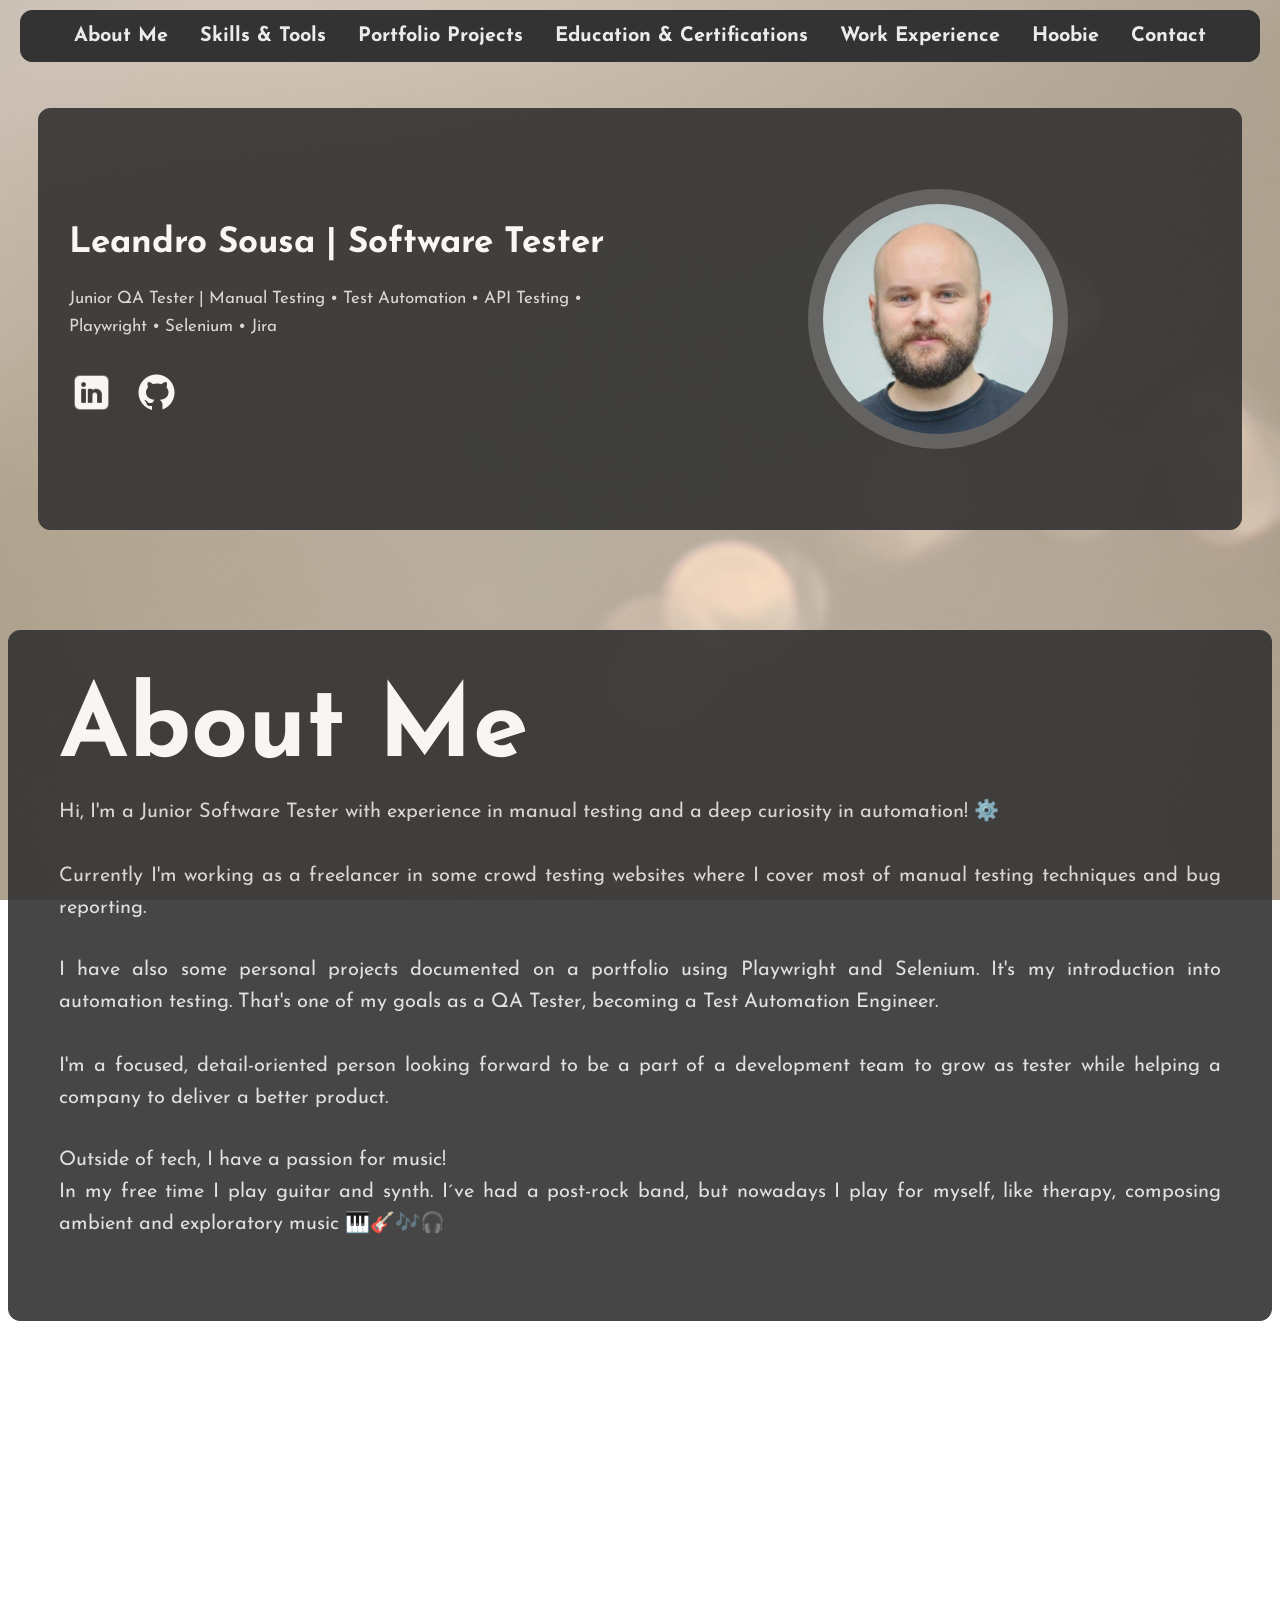
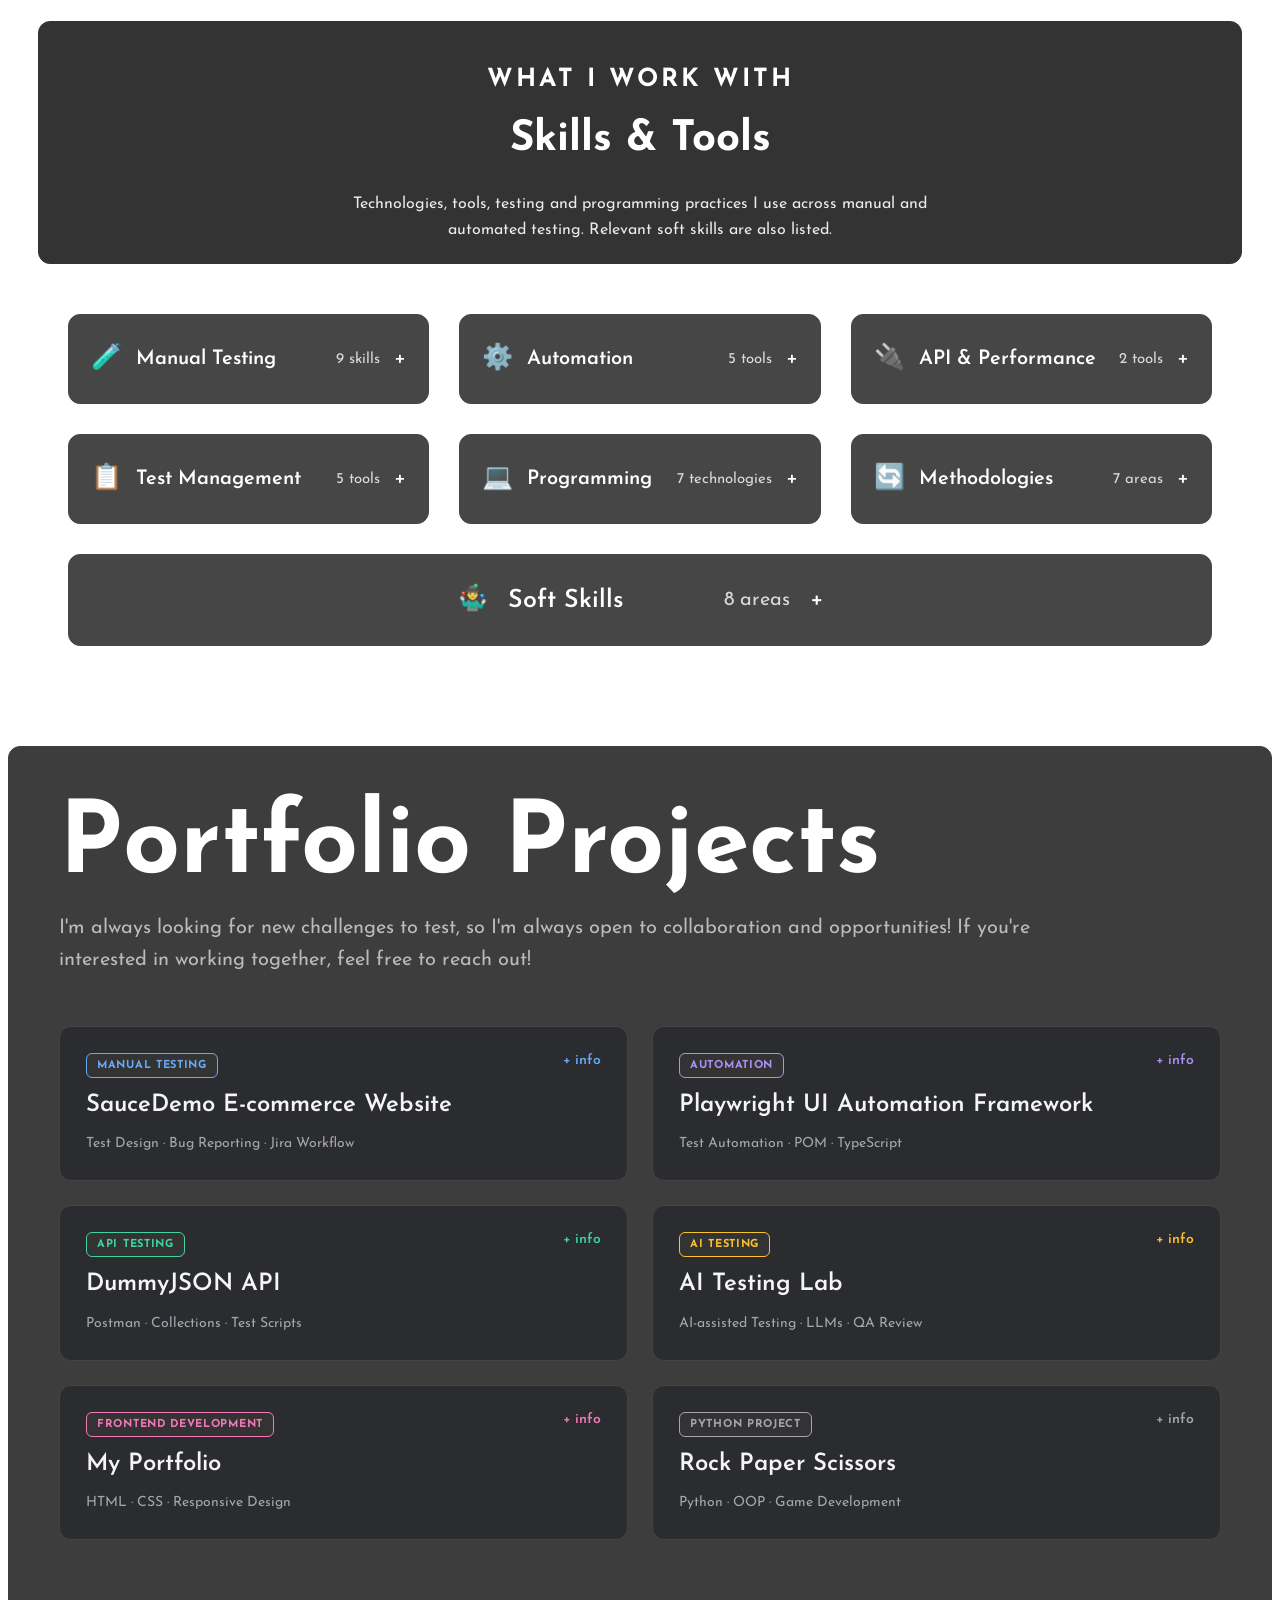
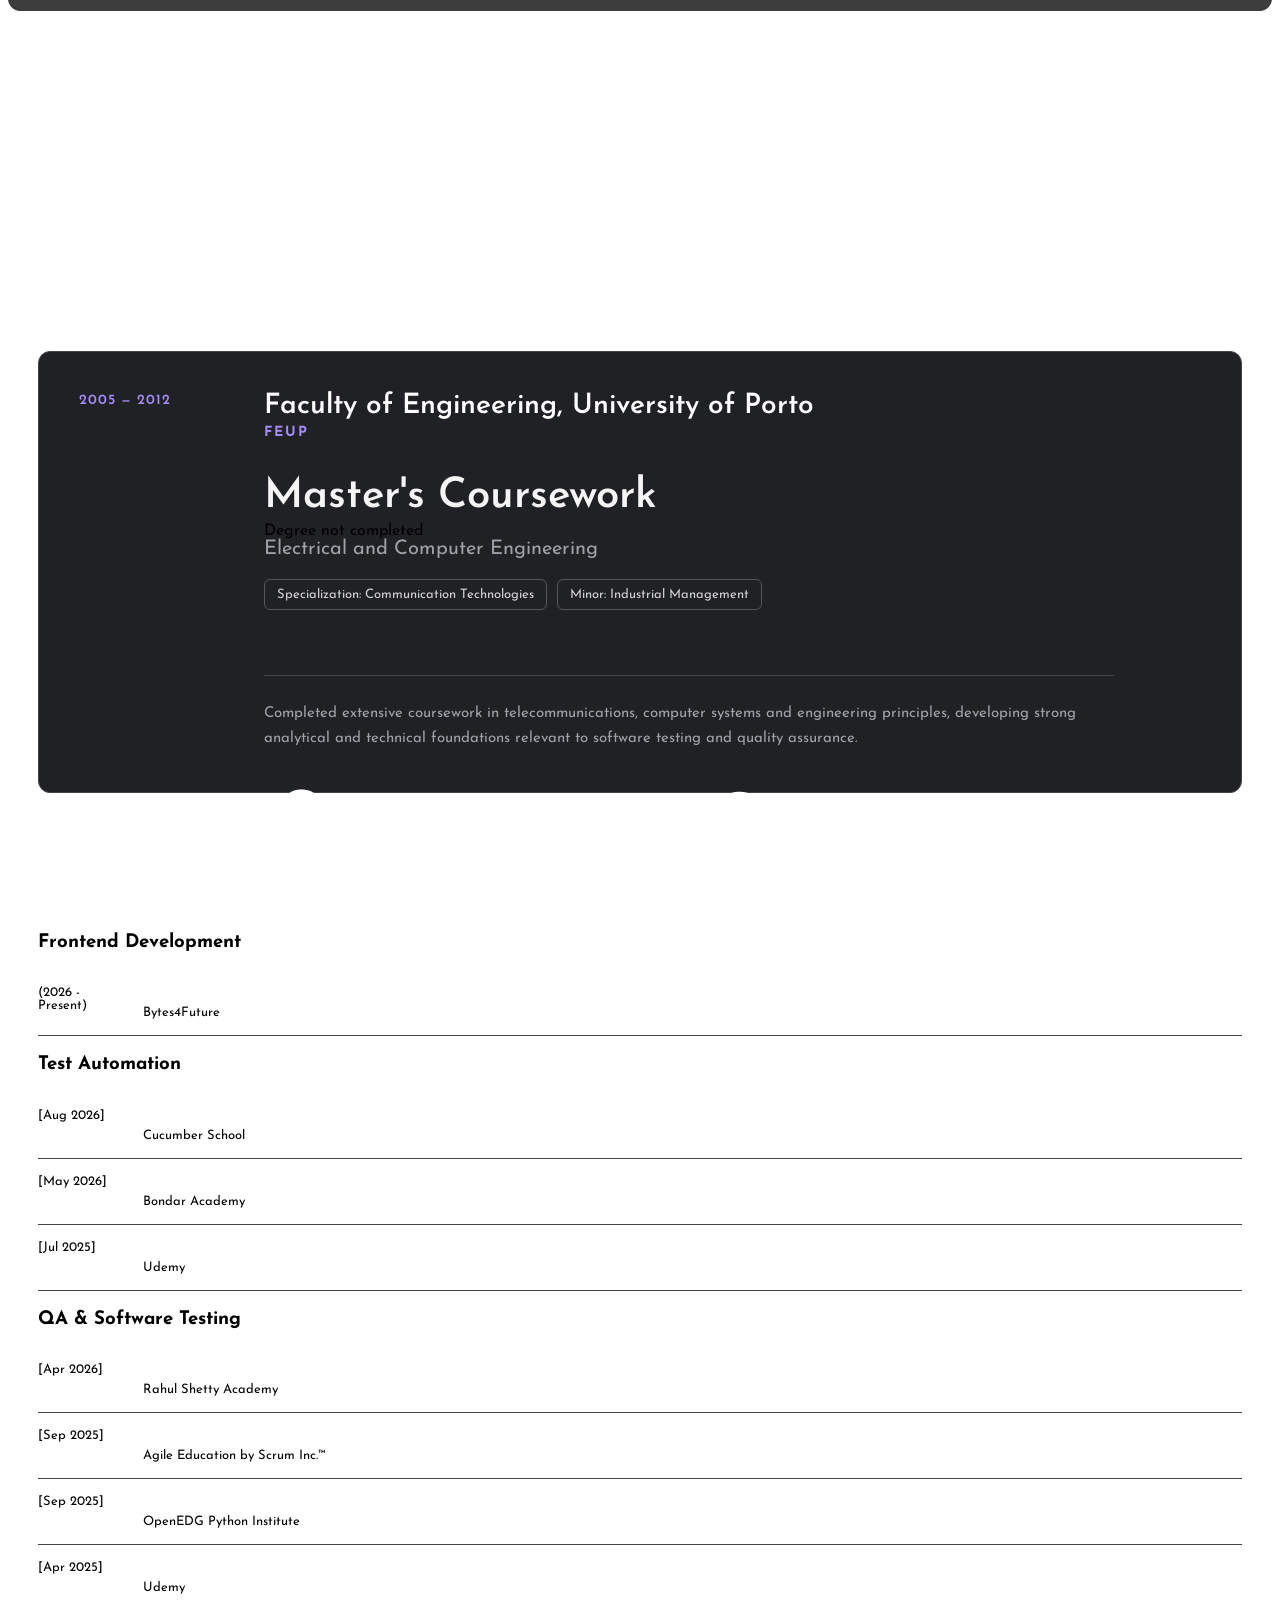
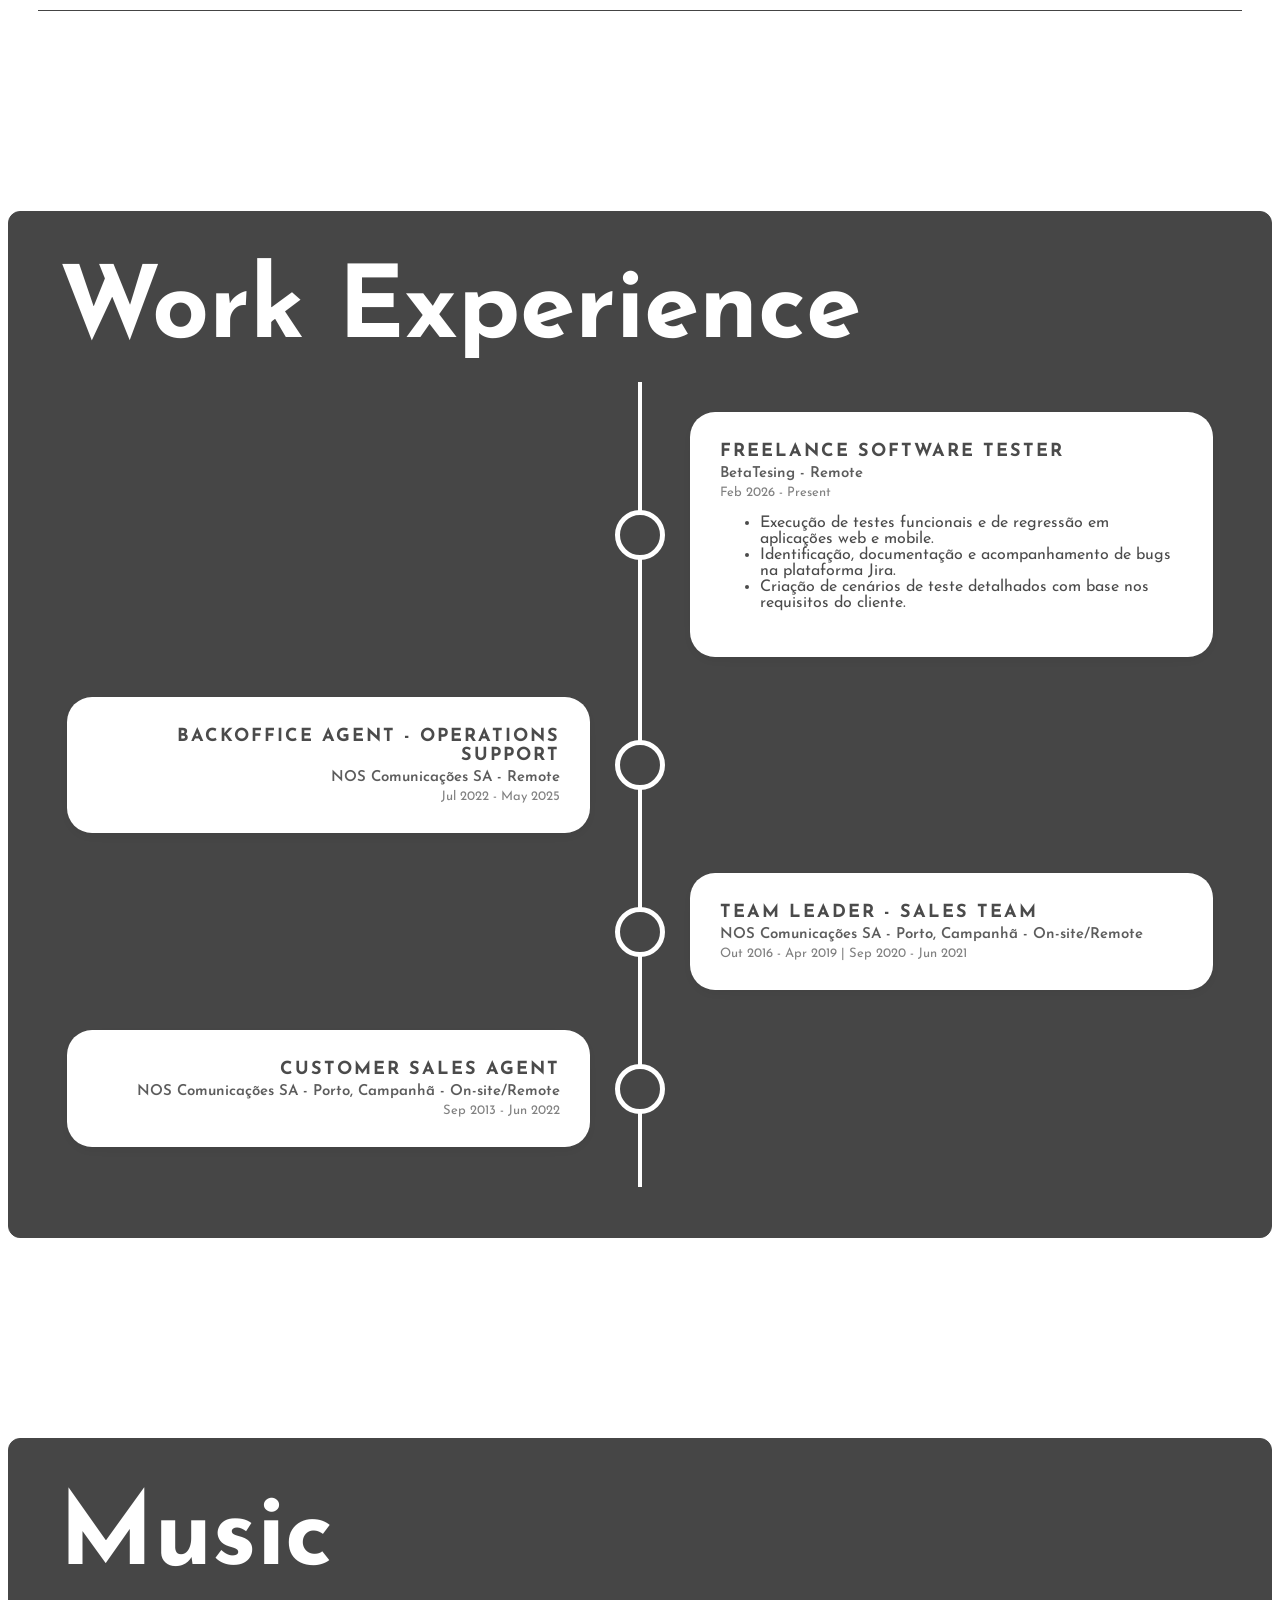
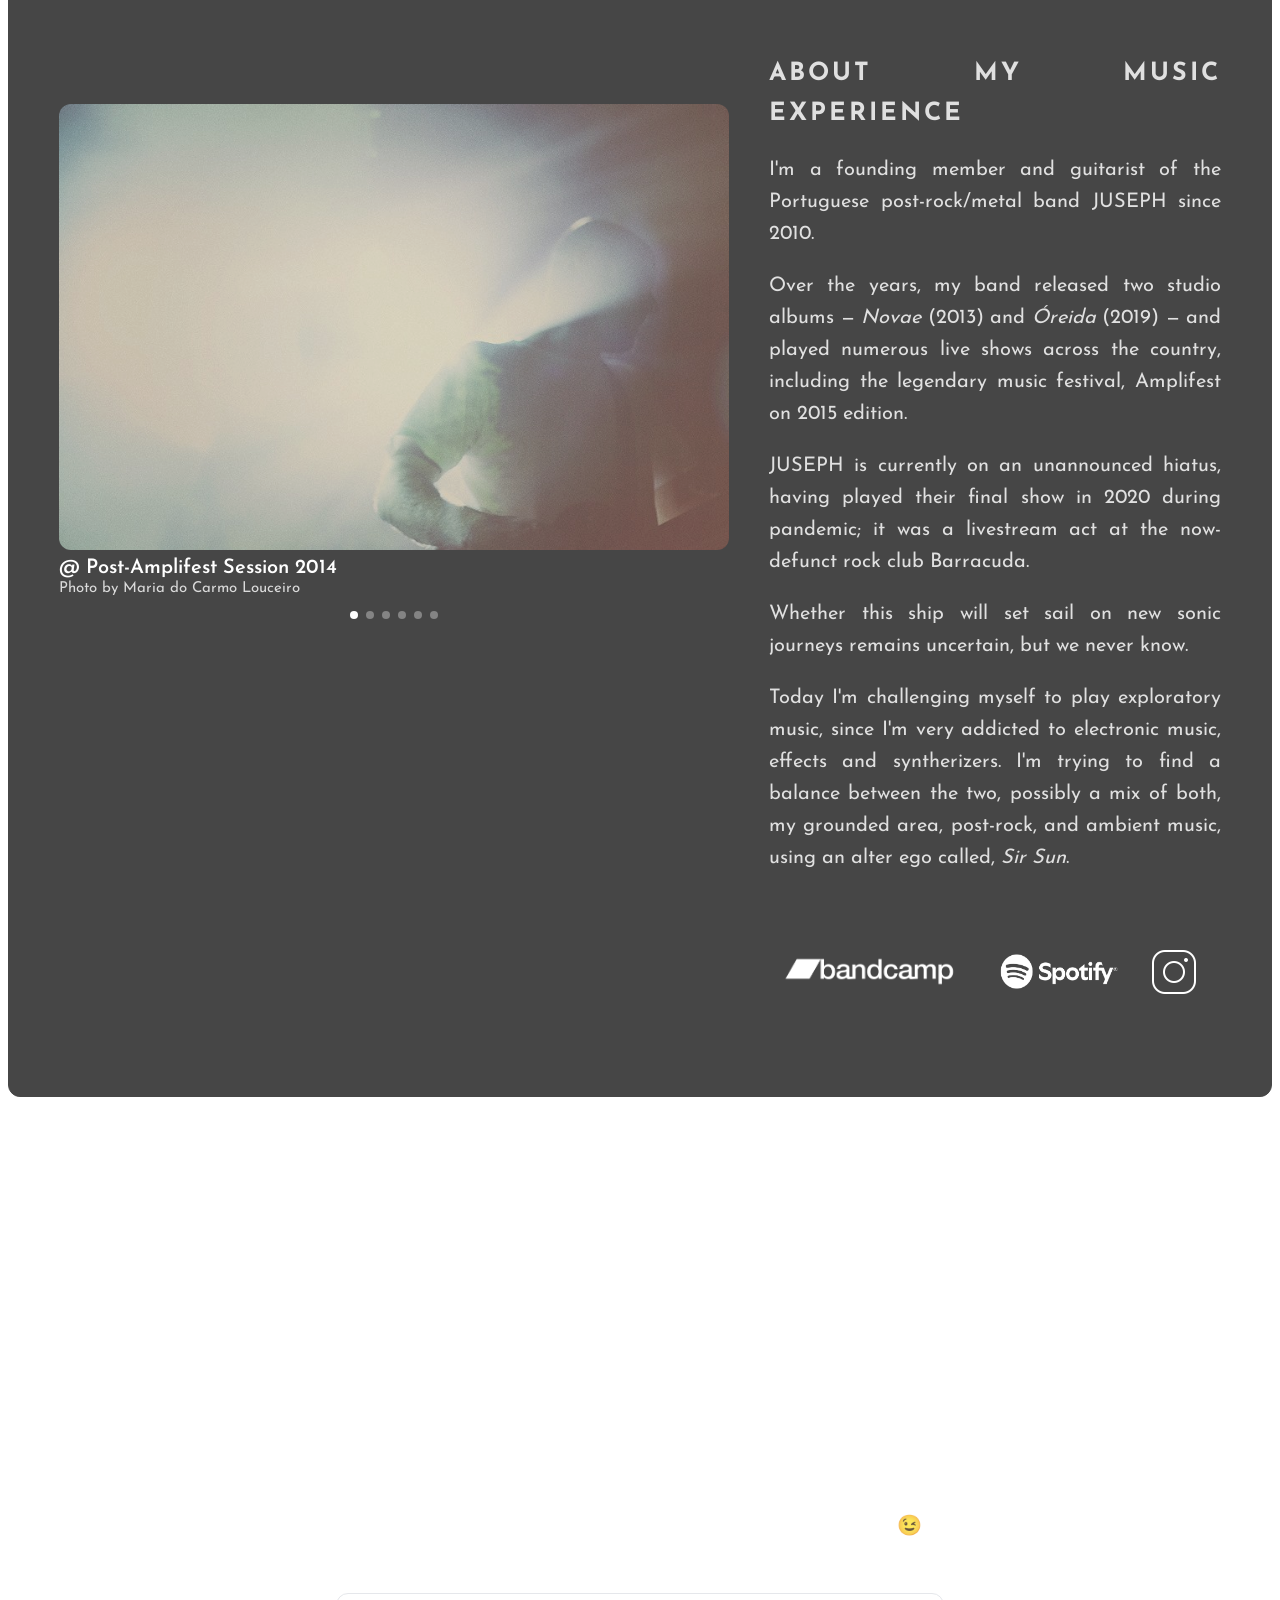
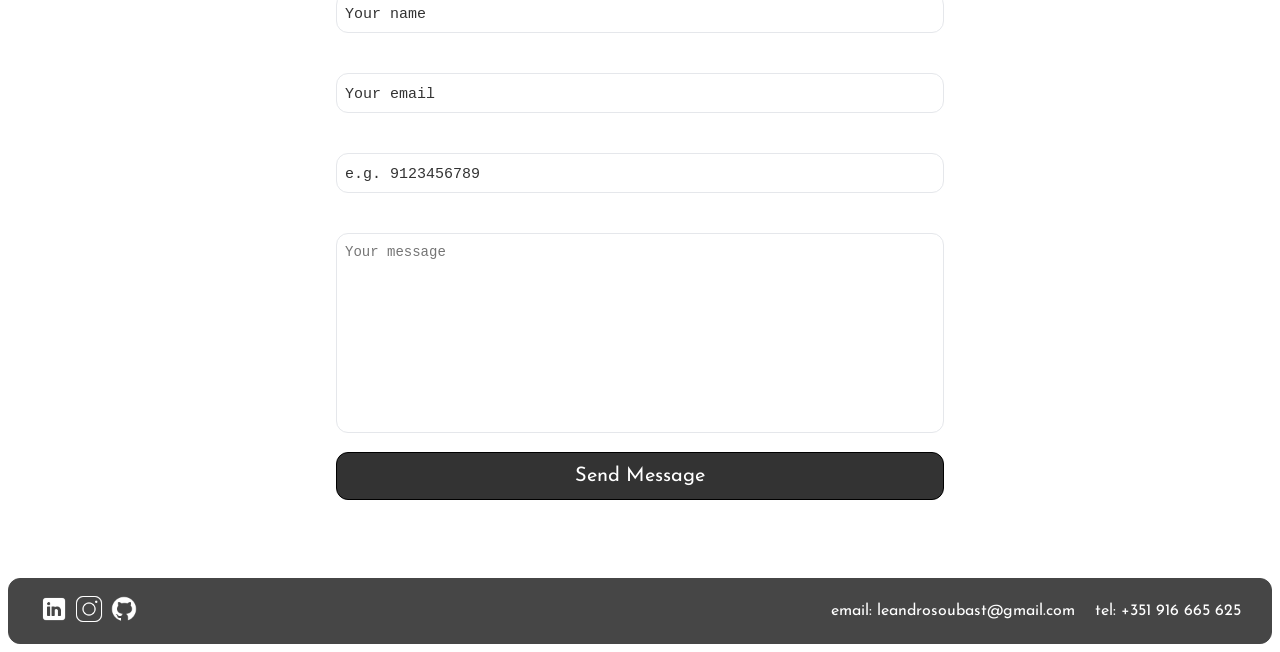
==== projecto-final/index.html @ 96e5951c "html and css for project and work experience section" ====
<!DOCTYPE html>
<html lang="pt-PT">

<head>
    <meta charset="UTF-8">
    <meta name="viewport" content="width=device-width, initial-scale=1.0">
    <title>Leandro Sousa | Software Tester</title>
    <link rel="stylesheet" href="style.css">
</head>

<body>

    <!-- NAVIGATION BAR -->
    <nav>
        <div class="container dark-box">
            <ul>
                <li><a href="#about">About Me</a></li>
                <li><a href="#skills">Skills & Tools</a></li>
                <li><a href="#projects">Portfolio Projects</a></li>
                <li><a href="#education">Education & Certifications</a></li>
                <li><a href="#timeline">Work Experience</a></li>
                <li><a href="#music">Hoobie</a></li>
                <li><a href="#contact">Contact</a></li>
            </ul>
        </div>
    </nav>

    <!-- HERO HEADER -->
    <header class="hero">
        <div class="container dark-box">
            <div class="hero-content">
                <!-- Left side -->
                <div class="hero-text">
                    <h1>Leandro Sousa | Software Tester</h1>
                    <p class="hero-description">Junior QA Tester | Manual Testing • Test Automation • API Testing •
                        Playwright • Selenium • Jira</p>

                    <div class="social-links">
                        <a href="https://www.linkedin.com/in/leandrosousabastos" target="_blank"
                            rel="noopener noreferrer"> <img src="icons/linkedin-icon.png" alt="LinkedIn"></a>

                        <a href="https://github.com/leansose" target="_blank" rel="noopener noreferrer"> <img
                                src="icons/github-icon.png" alt="GitHub"></a>
                    </div>
                </div>

                <!-- Right side -->
                <div class="hero-image">
                    <div class="big-circle"></div>
                    <img src="foto_LS.jpeg" alt="Leandro Sousa" class="my-photo">
                </div>
            </div>
        </div>
    </header>

    <!-- MAIN SECTIONS -->
    <main>
        <!-- ABOUT ME SECTION -->
        <section id="about" class="home-section">
            <div class="container dark-box">
                <h2 class="title">About Me</h2>

                <p class="about-me-text">
                    Hi, I'm a Junior Software Tester with experience in manual testing and a deep curiosity in
                    automation! ⚙️<br><br>
                    Currently I'm working as a freelancer in some crowd testing websites where I cover most of manual
                    testing techniques and bug reporting.
                </p>

                <p class="about-me-text">
                    I have also some personal projects documented on a portfolio using Playwright and Selenium. It's my
                    introduction into automation testing. That's one of my goals as a QA Tester, becoming a Test
                    Automation Engineer.<br><br>
                    I'm a focused, detail-oriented person looking forward to be a part of a development team to grow as
                    tester while helping a company to deliver a better product.
                </p>

                <p class="about-me-text">
                    Outside of tech, I have a passion for music!<br>
                    In my free time I play guitar and synth. I´ve had a post-rock band, but nowadays I play for myself,
                    like therapy, composing ambient and exploratory music 🎹🎸🎶🎧
                </p>
            </div>
        </section>

        <!-- SKILLS SECTION -->
        <section id="skills" class="skills-section">

            <div class="section-header">
                <div class="container dark-box">
                    <p class="section-label">WHAT I WORK WITH</p><br>
                    <h2>Skills & Tools</h2><br>
                    <p class="section-description">
                        Technologies, tools, testing and programming practices I use across
                        manual and automated testing. Relevant soft skills are also listed.
                    </p>
                </div>
            </div>

            <div class="skills-grid container">

                <!-- Manual Testing -->
                <details class="skill-card">
                    <summary>
                        <span class="skill-icon">🧪</span>
                        <span class="skill-title">Manual Testing</span>
                        <span class="skill-count">9 skills</span>
                        <span class="skill-arrow">+</span>
                    </summary>

                    <div class="skill-content">
                        <span>Test Case Design</span>
                        <span>Bug Reporting</span>
                        <span>Exploratory Testing</span>
                        <span>Regression Testing</span>
                        <span>Smoke Testing</span>
                        <span>Sanity Testing</span>
                        <span>UAT Support</span>
                        <span>E2E Testing</span>
                        <span>BDD / Gherkin</span>
                    </div>
                </details>


                <!-- Automation -->
                <details class="skill-card">
                    <summary>
                        <span class="skill-icon">⚙️</span>
                        <span class="skill-title">Automation</span>
                        <span class="skill-count">5 tools</span>
                        <span class="skill-arrow">+</span>
                    </summary>

                    <div class="skill-content">
                        <span>Playwright</span>
                        <span>Selenium WebDriver</span>
                        <span>Selenium IDE</span>
                        <span>Robot Framework</span>
                        <span>Cypress</span>
                    </div>
                </details>


                <!-- API -->
                <details class="skill-card">
                    <summary>
                        <span class="skill-icon">🔌</span>
                        <span class="skill-title">API & Performance</span>
                        <span class="skill-count">2 tools</span>
                        <span class="skill-arrow">+</span>
                    </summary>

                    <div class="skill-content">
                        <span>Postman</span>
                        <span>JMeter</span>
                    </div>
                </details>


                <!-- Test Management -->
                <details class="skill-card">
                    <summary>
                        <span class="skill-icon">📋</span>
                        <span class="skill-title">Test Management</span>
                        <span class="skill-count">5 tools</span>
                        <span class="skill-arrow">+</span>
                    </summary>

                    <div class="skill-content">
                        <span>Jira</span>
                        <span>Xray</span>
                        <span>Bugzilla</span>
                        <span>Zephyr</span>
                        <span>Trello</span>
                    </div>
                </details>


                <!-- Programming -->
                <details class="skill-card">
                    <summary>
                        <span class="skill-icon">💻</span>
                        <span class="skill-title">Programming</span>
                        <span class="skill-count">7 technologies</span>
                        <span class="skill-arrow">+</span>
                    </summary>

                    <div class="skill-content">
                        <span>Python</span>
                        <span>Java</span>
                        <span>HTML</span>
                        <span>CSS</span>
                        <span>JavaScript</span>
                        <span>TypeScript</span>
                        <span>SQL</span>
                    </div>
                </details>


                <!-- Methodologies -->
                <details class="skill-card">
                    <summary>
                        <span class="skill-icon">🔄</span>
                        <span class="skill-title">Methodologies</span>
                        <span class="skill-count">7 areas</span>
                        <span class="skill-arrow">+</span>
                    </summary>

                    <div class="skill-content">
                        <span>Agile</span>
                        <span>Scrum</span>
                        <span>Kanban</span>
                        <span>SDLC</span>
                        <span>STLC</span>
                        <span>CI/CD</span>
                        <span>GitHub</span>
                    </div>
                </details>


                <!-- Soft Skills -->
                <details class="skill-card soft-skills">
                    <summary>
                        <span class="soft-skills-title">
                            <span class="skill-icon">🤹‍♂️</span>
                            <span class="skill-title">Soft Skills</span>
                        </span>
                        <span class="soft-skills-actions">
                            <span class="skill-count">8 areas</span>
                            <span class="skill-arrow">+</span>
                        </span>
                    </summary>

                    <div class="skill-content">
                        <span>Communication</span>
                        <span>Teamwork</span>
                        <span>Leadership</span>
                        <span>Adaptability</span>
                        <span>Problem Solving</span>
                        <span>Empathy</span>
                        <span>Self-awareness</span>
                        <span>Criativity</span>
                    </div>
                </details>

            </div>
        </section>

        <!-- PROJECTS SECTION -->
        <section id="projects" class="projects-section">
            <div class="container dark-box">

                <h2 class="section-title">Portfolio Projects</h2>

                <p class="section-description">
                    I'm always looking for new challenges to test, so I'm
                    always open to collaboration and opportunities!
                    If you're interested in working together, feel free to reach out!
                </p>

                <div class="projects-grid">

                    <!-- MANUAL TESTING -->
                    <details class="project-card manual-testing">
                        <summary class="project-header">
                            <span class="project-type">Manual Testing</span>
                            <span class="project-title">SauceDemo E-commerce Website</span>
                            <span class="project-keywords">
                                Test Design · Bug Reporting · Jira Workflow
                            </span>
                            <span class="project-arrow">+ info</span>
                        </summary>

                        <div class="project-details">
                            <p class="project-description">
                                Designed and executed 16 manual test cases covering
                                login, cart and checkout flows using BDD (Gherkin),
                                managing the full test workflow in Jira. Reported a
                                bug with detailed reproduction steps. Extended with
                                Selenium and Python automation for core flows.
                            </p>

                            <h4 class="tech-tools-title">Technologies &amp; Tools</h4>
                            <p class="project-technologies">
                                Jira · Excel · Selenium · Python
                            </p>

                            <a class="project-link" href="https://github.com/leansose/manual-qa-saucedemo-project"
                                target="_blank" rel="noopener noreferrer">
                                <img src="icons/github-icon.png" alt="">
                                <span>View project on GitHub</span>
                            </a>
                        </div>
                    </details>


                    <!-- AUTOMATION -->
                    <details class="project-card automation-testing">
                        <summary class="project-header">
                            <span class="project-type">Automation</span>
                            <span class="project-title">
                                Playwright UI Automation Framework
                            </span>
                            <span class="project-keywords">
                                Test Automation · POM · TypeScript
                            </span>
                            <span class="project-arrow">+ info</span>
                        </summary>

                        <div class="project-details">
                            <p class="project-description">
                                Built a Playwright/TypeScript UI automation framework
                                covering 20+ end-to-end test scenarios, including
                                authentication, products, cart, checkout and payment.
                                Applied Page Object Model (POM), reusable fixtures,
                                dynamic test data with Faker, and Git/GitHub for
                                version control.
                            </p>

                            <h4 class="tech-tools-title">Technologies &amp; Tools</h4>
                            <p class="project-technologies">
                                Jira · GitHub · Playwright · TypeScript · Faker
                            </p>

                            <a class="project-link" href="https://github.com/leansose/playwright-automation-exercise"
                                target="_blank" rel="noopener noreferrer">
                                <img src="icons/github-icon.png" alt="">
                                <span>View project on GitHub</span>
                            </a>
                        </div>
                    </details>


                    <!-- API TESTING -->
                    <details class="project-card api-testing">
                        <summary class="project-header">
                            <span class="project-type">API Testing</span>
                            <span class="project-title">DummyJSON API</span>
                            <span class="project-keywords">
                                Postman · Collections · Test Scripts
                            </span>
                            <span class="project-arrow">+ info</span>
                        </summary>

                        <div class="project-details">
                            <p class="project-description">
                                Built a Postman collection covering 5 modules
                                (Users, Auth, Cart, Products, Edge Cases), including
                                negative tests. Implemented environment variables
                                (base URL, endpoints) for parameterization and
                                scalability. Validated status codes and JSON
                                responses across multiple scenarios.
                            </p>

                            <h4 class="tech-tools-title">Technologies &amp; Tools</h4>
                            <p class="project-technologies">
                                Postman · JSON · JavaScript
                            </p>

                            <a class="project-link" href="https://github.com/leansose/api-testing-portfolio"
                                target="_blank" rel="noopener noreferrer">
                                <img src="icons/github-icon.png" alt="">
                                <span>View project on GitHub</span>
                            </a>
                        </div>
                    </details>


                    <!-- AI TESTING -->
                    <details class="project-card ai-testing">
                        <summary class="project-header">
                            <span class="project-type">AI Testing</span>
                            <span class="project-title">AI Testing Lab</span>
                            <span class="project-keywords">
                                AI-assisted Testing · LLMs · QA Review
                            </span>
                            <span class="project-arrow">+ info</span>
                        </summary>

                        <div class="project-details">
                            <p class="project-description">
                                Exploring the use of AI and LLMs to support and
                                improve software testing activities. The lab
                                documents AI-generated test ideas, exploratory
                                testing findings, and human QA review.
                                <br><br>
                                Work in progress.
                            </p>

                            <h4 class="tech-tools-title">Technologies &amp; Tools</h4>
                            <p class="project-technologies">
                                LLMs · Playwright MCP · VS Code · GitHub
                            </p>

                            <a class="project-link" href="https://github.com/leansose/ai-driven-testing-lab"
                                target="_blank" rel="noopener noreferrer">
                                <img src="icons/github-icon.png" alt="">
                                <span>View project on GitHub</span>
                            </a>
                        </div>
                    </details>


                    <!-- FRONTEND DEVELOPMENT -->
                    <details class="project-card frontend-dev">
                        <summary class="project-header">
                            <span class="project-type">Frontend Development</span>
                            <span class="project-title">My Portfolio</span>
                            <span class="project-keywords">
                                HTML · CSS · Responsive Design
                            </span>
                            <span class="project-arrow">+ info</span>
                        </summary>

                        <div class="project-details">
                            <p class="project-description">
                                A personal portfolio website developed as the final
                                project of the Bytes4Future PowerUp frontend course.
                                The project presents my background, technical skills,
                                musical experience, and testing projects, with a focus
                                on clean structure, responsive layouts, and
                                interactive UI elements.
                                <br><br>
                                Work in progress.
                            </p>

                            <h4 class="tech-tools-title">Technologies &amp; Tools</h4>
                            <p class="project-technologies">
                                HTML · CSS · JavaScript · GitHub · VS Code
                            </p>

                            <a class="project-link" href="https://github.com/leansose" target="_blank"
                                rel="noopener noreferrer">
                                <img src="icons/github-icon.png" alt="">
                                <span>View project on GitHub</span>
                            </a>
                        </div>
                    </details>

                    <!-- ROCK PAPER SCISSORS -->
                    <details class="project-card rock-paper-scissors">
                        <summary class="project-header">
                            <span class="project-type">Python Project</span>
                            <span class="project-title">Rock Paper Scissors</span>
                            <span class="project-keywords">
                                Python · OOP · Game Development
                            </span>
                            <span class="project-arrow">+ info</span>
                        </summary>

                        <div class="project-details">
                            <p class="project-description">
                                A simple, interactive Rock, Paper, Scissors game developed in Python using
                                object-oriented programming.
                                The rules are stored in a JSON file, allowing for easy modification and future
                                expansion.
                            </p>

                            <h4 class="tech-tools-title">Technologies &amp; Tools</h4>
                            <p class="project-technologies">
                                Python · JSON · GitHub · PyCharm
                            </p>

                            <a class="project-link" href="https://github.com/leansose" target="_blank"
                                rel="noopener noreferrer">
                                <img src="icons/github-icon.png" alt="">
                                <span>View project on GitHub</span>
                            </a>
                        </div>
                    </details>

                </div>
            </div>
        </section>

        <!-- EDUCATION SECTION -->
        <section id="education" class="education-section">

            <div class="container">

                <h2 class="education-title">Education</h2>

                <div class="course-info">

                    <div class="course-header">
                        <span class="course-period">2005 — 2012</span>
                    </div>

                    <div class="course-main">
                        <div>
                            <h3 class="course-school">
                                Faculty of Engineering, University of Porto
                            </h3>
                            <p class="course-acronym">FEUP</p>
                        </div>

                        <h2 class="course-title">
                            Master's Coursework
                        </h2>

                        <span class="course-status">Degree not completed</span>

                        <p class="course-field">
                            Electrical and Computer Engineering
                        </p>

                        <div class="course-focus">
                            <span>Specialization: Communication Technologies</span>
                            <span>Minor: Industrial Management</span>
                        </div>
                    </div>

                    <p class="course-description">
                        Completed extensive coursework in telecommunications, computer
                        systems and engineering principles, developing strong analytical
                        and technical foundations relevant to software testing and
                        quality assurance.
                    </p>

                </div>

                <h2 class="education-title">Certifications &amp; Training</h2>

                <div class="certifications-list">
                    <div class="certification-card">
                        <h3 class="certification-category">Frontend Development</h3>
                        <div class="certification-item">
                            <p class="certification-period">(2026 - Present)</p>
                            <div class="certification-content">
                                <p class="certification-description">Front-End Web Development with HTML, CSS, and
                                    JavaScript</p>
                                <p class="certification-school">Bytes4Future</p>
                            </div>
                        </div>
                    </div>

                    <div class="certification-card">
                        <h3 class="certification-category">Test Automation</h3>
                        <div class="certification-item">
                            <p class="certification-period">[Aug 2026]</p>
                            <div class="certification-content">
                                <p class="certification-description">BDD with Cucumber (JavaScript)</p>
                                <p class="certification-school">Cucumber School</p>
                            </div>
                        </div>
                        <div class="certification-item">
                            <p class="certification-period">[May 2026]</p>
                            <div class="certification-content">
                                <p class="certification-description">Cypress, Web Automation Testing</p>
                                <p class="certification-school">Bondar Academy</p>
                            </div>
                        </div>
                        <div class="certification-item">
                            <p class="certification-period">[Jul 2025]</p>
                            <div class="certification-content">
                                <p class="certification-description">Robot Framework with Python - Selenium/API
                                    Automation
                                    Testing</p>
                                <p class="certification-school">Udemy</p>
                            </div>
                        </div>

                        <div class="certification-card">
                            <h3 class="certification-category">QA &amp; Software Testing</h3>
                            <div class="certification-item">
                                <p class="certification-period">[Apr 2026]</p>
                                <div class="certification-content">
                                    <p class="certification-description">Software Testing, Jira/Agile</p>
                                    <p class="certification-school">Rahul Shetty Academy</p>
                                </div>
                            </div>
                            <div class="certification-item">
                                <p class="certification-period">[Sep 2025]</p>
                                <div class="certification-content">
                                    <p class="certification-description">Registered Scrum Basics, Agile Education by
                                        Scrum
                                        Inc.™</p>
                                    <p class="certification-school">Agile Education by Scrum Inc.™</p>
                                </div>
                            </div>
                            <div class="certification-item">
                                <p class="certification-period">[Sep 2025]</p>
                                <div class="certification-content">
                                    <p class="certification-description">Python for Testing 101 (PT101)</p>
                                    <p class="certification-school">OpenEDG Python Institute</p>
                                </div>
                            </div>
                            <div class="certification-item">
                                <p class="certification-period">[Apr 2025]</p>
                                <div class="certification-content">
                                    <p class="certification-description">Software Testing Bootcamp</p>
                                    <p class="certification-school">Udemy</p>
                                </div>
                            </div>
                        </div>
                    </div>
                </div>
        </section>

        <!-- WORK EXPERIENCE SECTION -->
        <section id=" timeline" class="timeline-section">

            <div class="container dark-box">
                <h2 class="section-title">Work Experience</h2>
                <div class="timeline">
                    <div class="custom"></div>
                    <div class="icon">
                        <span><i class="fa fa-star"></i></span>
                    </div>
                    <div class="info">
                        <h2>Freelance Software Tester</h2>
                        <h3>BetaTesing - Remote</h3>
                        <h4>Feb 2026 - Present</h4>

                        <div class="details">
                            <div class="connect-line"></div>
                            <div class="tasks-box">
                                <ul>
                                    <li>Execução de testes funcionais e de regressão em aplicações web e
                                        mobile.</li>
                                    <li>Identificação, documentação e acompanhamento de bugs na plataforma
                                        Jira.</li>
                                    <li>Criação de cenários de teste detalhados com base nos requisitos do
                                        cliente.</li>
                                </ul>
                            </div>
                        </div>

                    </div>
                </div>
                <div class="timeline box-right">
                    <div class="custom"></div>
                    <div class="icon">
                        <span><i class="fa fa-star"></i></span>
                    </div>
                    <div class="info">
                        <h2>BackOffice Agent - Operations Support</h2>
                        <h3>NOS Comunicações SA - Remote</h3>
                        <h4>Jul 2022 - May 2025</h4>
                    </div>
                </div>
                <div class="timeline">
                    <div class="custom"></div>
                    <div class="icon">
                        <span><i class="fa fa-star"></i></span>
                    </div>
                    <div class="info">
                        <h2>Team Leader - Sales Team</h2>
                        <h3>NOS Comunicações SA - Porto, Campanhã - On-site/Remote</h3>
                        <h4>Out 2016 - Apr 2019 | Sep 2020 - Jun 2021</h4>
                    </div>
                </div>
                <div class="timeline box-right">
                    <div class="custom"></div>
                    <div class="icon">
                        <span><i class="fa fa-star"></i></span>
                    </div>
                    <div class="info">
                        <h2>Customer Sales Agent</h2>
                        <h3>NOS Comunicações SA - Porto, Campanhã - On-site/Remote</h3>
                        <h4>Sep 2013 - Jun 2022</h4>
                    </div>
                </div>
            </div>
        </section>

        <!-- MUSIC SECTION -->
        <section id="music" class="music-section">

            <div class="container dark-box">

                <span class="section-title">Music</span>

                <div class="music-grid">

                    <!-- LEFT: Photo carousel -->
                    <div class="music-gallery">

                        <div class="carousel">

                            <!-- Carousel controls -->
                            <input type="radio" name="carousel" id="slide1" checked>
                            <input type="radio" name="carousel" id="slide2">
                            <input type="radio" name="carousel" id="slide3">
                            <input type="radio" name="carousel" id="slide4">
                            <input type="radio" name="carousel" id="slide5">
                            <input type="radio" name="carousel" id="slide6">

                            <!-- Slides -->
                            <div class="carousel-slides">

                                <div class="slide">
                                    <div class="bandimg">
                                        <img src="band/1.jpg" alt="Post-Amplifest Session 2014">
                                    </div>

                                    <div class="slide-info">
                                        <h2>@ Post-Amplifest Session 2014</h2>
                                        <p>Photo by Maria do Carmo Louceiro</p>
                                    </div>
                                </div>

                                <div class="slide">
                                    <div class="bandimg">
                                        <img src="band/2.jpg" alt="Amplifest 2015">
                                    </div>

                                    <div class="slide-info">
                                        <h2>@ Amplifest 2015</h2>
                                        <p>Photo by Lais Pereira</p>
                                    </div>
                                </div>

                                <div class="slide">
                                    <div class="bandimg">
                                        <img src="band/3.jpg" alt="Amplifest 2015">
                                    </div>

                                    <div class="slide-info">
                                        <h2>@ Amplifest 2015</h2>
                                        <p>Photo by Lais Pereira</p>
                                    </div>
                                </div>

                                <div class="slide">
                                    <div class="bandimg">
                                        <img src="band/4.JPG" alt="Barracuda 2020">
                                    </div>

                                    <div class="slide-info">
                                        <h2>@ Barracuda 2020</h2>
                                        <p>Photo by Pedro Sousa</p>
                                    </div>
                                </div>

                                <div class="slide">
                                    <div class="bandimg">
                                        <img src="band/5.jpg" alt="Ferro Bar 2019">
                                    </div>

                                    <div class="slide-info">
                                        <h2>@ Ferro Bar 2019</h2>
                                        <p>Photo by David Madeira</p>
                                    </div>
                                </div>

                                <div class="slide">
                                    <div class="bandimg">
                                        <img src="band/line6.jpg" alt="effects pedals">
                                    </div>

                                    <div class="slide-info">
                                        <h2>@ Home w/ Exploratory Music</h2>
                                        <p>Photo by Me</p>
                                    </div>
                                </div>

                            </div>

                            <!-- Carousel dots -->
                            <div class="carousel-dots">

                                <label for="slide1" class="dot"></label>
                                <label for="slide2" class="dot"></label>
                                <label for="slide3" class="dot"></label>
                                <label for="slide4" class="dot"></label>
                                <label for="slide5" class="dot"></label>
                                <label for="slide6" class="dot"></label>

                            </div>

                        </div>

                    </div>


                    <!-- RIGHT: Information + links -->
                    <div class="music-info">

                        <div class="music-description">

                            <p class="section-label">ABOUT MY MUSIC EXPERIENCE</p>

                            <p>
                                I'm a founding member and guitarist of the Portuguese post-rock/metal
                                band JUSEPH since 2010.
                            </p>

                            <p>
                                Over the years, my band released two studio albums —
                                <em>Novae</em> (2013) and <em>Óreida</em> (2019) — and played
                                numerous live shows across the country, including the legendary music festival,
                                Amplifest on 2015 edition.
                            </p>

                            <p>
                                JUSEPH is currently on an unannounced hiatus, having played
                                their final show in 2020 during pandemic; it was a livestream act at the
                                now-defunct
                                rock club Barracuda.
                            </p>

                            <p>
                                Whether this ship will set sail on new sonic journeys remains
                                uncertain, but we never know.
                            </p>

                            <p>
                                Today I'm challenging myself to play exploratory music, since I'm very addicted
                                to
                                electronic music,
                                effects and syntherizers. I'm trying to find a balance between the two, possibly
                                a
                                mix of both, my grounded area, post-rock, and ambient music, using an alter ego
                                called,
                                <em>Sir Sun</em>.
                            </p>

                        </div>

                        <div class="band-links">

                            <!-- links later -->

                            <a href="https://jusephband.bandcamp.com/" target="_blank">
                                <img src="icons/bandcamp-logo.png" alt="bandcamp" width="200px" height="55px">
                            </a>

                            <a href="https://open.spotify.com/artist/7vQVtlsTukTFCInKzmi1zd?si=b15KyNgKT4CwuLTGu_UI6g"
                                target="_blank">
                                <img src="icons/spotify-logo.png" alt="spotify" width="120px" height="35px">
                            </a>

                            <a href="https://www.instagram.com/jusephband/" target="_blank">
                                <img src="icons/ig-icon.png" alt="instagram" width="50px" height="50px">
                            </a>

                        </div>

                    </div>

                </div>

            </div>

        </section>

        <!-- CONTACT SECTION -->
        <section id="contact" class="contact-section">

            <div class="contact-intro">
                <h2 class="contact-title">Get in Touch</h2>
                <p class="contact-description">
                    Feel free to contact if you want to collaborate!<br><br>
                    Let's talk about future projects and how we can work together 😉<br>
                </p>
            </div>

            <form class="contact-form" action="https://api.web3forms.com/submit" method="POST">

                <input type="hidden" name="access_key" value="9dc0027d-0c50-4278-89ca-c63cbfd0ed3f" />
                <input type="hidden" name="subject" value="New Portfolio Contact" />
                <input type="hidden" name="from_name" value="Leandro Sousa Portfolio" />
                <!-- More custom ization options available in the docs: https://docs.web3forms.com -->

                <div class="form-group-container">
                    <div class="form-group">
                        <label for="name" class="form-label">Name</label>
                        <input id="name" name="name" class="form-input" placeholder="Your name" type="text"
                            minlength="2" maxlength="30" required>
                    </div>
                    <div class="form-group">
                        <label for="email" class="form-label">Email</label>
                        <input id="email" name="email" class="form-input" placeholder="Your email" type="email"
                            required>
                    </div>
                    <div class="form-group">
                        <label for="phone" class="form-label">Phone</label>
                        <input id="phone" name="phone" class="form-input" placeholder="e.g. 9123456789"
                            title="Please enter a 9-digit phone number." pattern="[0-9]{9}" type="tel" required>
                    </div>
                    <div class="form-group">
                        <label for="message" class="form-label">Message</label>
                        <textarea class="form-textarea" id="message" name="message" placeholder="Your message"
                            maxlength="500" required></textarea>
                    </div>
                </div>
                <button class="form-submit" type="submit">Send Message</button>
            </form>
        </section>

</body>

<!-- FOOTER -->
<footer>
    <div class="container dark-box">
        <div class="social-links">
            <a href="https://www.linkedin.com/in/leandrosousabastos" target="_blank"><img src="icons/linkedin-icon.png"
                    alt="LinkedIn"></a>
            <a href="https://instagram.com/leansose/" target="_blank"><img src="icons/ig-icon.png" alt="Instagram"></a>
            <a href="https://github.com/leansose" target="_blank"><img src="icons/github-icon.png" alt="GitHub"></a>
        </div>

        <div class="contact-info">
            <span>email: leandrosoubast@gmail.com</span>
            <span>tel: +351 916 665 625</span>
        </div>
    </div>
</footer>

</html>
---- projecto-final/style.css ----
/* =========================
   GLOBAL
========================= */

* {
    box-sizing: border-box;
}

:root {
    --max-width: 1700px;
    --background-dark: #333333;
    --text-light: white;
    --border-radius: 12px;
    --section-spacing: 200px;
}

/* Aplica o comportamento de scroll suave e a margem de segurança para a navbar fixa */
html {
    scroll-behavior: smooth; /* Faz a transição de clique no menu ser suave */
}

section[id] {
    scroll-margin-top: 100px; /* Altere este valor para bater certo com a altura da sua navbar + um pequeno respiro */
}

section {
    margin-bottom: var(--section-spacing);
}

section:last-of-type {
    margin-bottom: 0;
}


/* =========================
   LAYOUT
========================= */

.container {
    width: 100%;
    max-width: var(--max-width);
    margin: 0 auto;
    padding: 0 30px;
}


/* =========================
   COMMON COMPONENT STYLE
========================= */

.dark-box {
    background-color: var(--background-dark);
    border: 1px solid #333333;
    border-radius: var(--border-radius);
    color: var(--text-light);
}

/* =========================
   BACKGROUND
========================= */

body {
    background-image: url(backgrounds/fundo1.jpg);
    font-family: "Josefin Sans", sans-serif;
    background-size: cover;
    background-position: center;
    background-repeat: repeat;
    background-attachment: fixed;
}

/* =========================
   HERO HEADER
========================= */

.hero {
    opacity: 0.9;
    padding: 100px 30px;
    margin: 0 auto;
}


/* Main layout */

.hero-content {
    max-width: 1200px;
    margin: 0 auto;
    display: grid;
    grid-template-columns: 1fr 1fr;
    align-items: center;
    gap: 50px;
    color: white;
}


/* =========================
   LEFT SIDE
========================= */

.hero-text {
    display: flex;
    flex-direction: column;
    align-items: flex-start;
}


.hero-text h1 {
    font-size: 35px;
    line-height: 1.2;
    margin: 0 0 20px;
}


.hero-description {
    font-size: 17px;
    line-height: 1.6;
    max-width: 800px;
    margin: 0 0 30px;
    color: #dddddd;
}


/* =========================
   SOCIAL LINKS
========================= */

.hero .social-links {
    display: flex;
    gap: 20px;
}


.hero .social-links a {
    display: block;
    width: 45px;
    height: 45px;
    transition: transform 0.25s ease;
}


.hero .social-links a:hover {
    transform: translateY(-4px);
}


.hero .social-links img {
    width: 100%;
    height: 100%;
    object-fit: contain;
}


/* =========================
   RIGHT SIDE
========================= */

.hero-image {
    position: relative;
    display: flex;
    justify-content: center;
    align-items: center;
    min-height: 420px;
}


/* White circle */

.big-circle {
    position: absolute;
    width: 260px;
    height: 260px;
    background-color: white;
    border-radius: 50%;
    opacity: 0.2;
}


/* Profile photo */

.my-photo {
    position: relative;
    z-index: 1;
    width: 230px;
    height: 230px;
    object-fit: cover;
    border-radius: 50%;
}

/* =========================
   NAVIGATION BAR
========================= */

nav {
    position: fixed;
    top: 0;
    left: 0;
    width: 100%;
    z-index: 1000;
    padding: 10px 20px;
    box-sizing: border-box;
}

nav ul {
    display: flex;
    justify-content: center;
    align-items: center;

    font-size: 20px;
    font-weight: bold;

    list-style-type: none;
    margin: 0 auto;
    padding: 0;

    background-color: #333333;
    border: 1px solid #333;
    border-radius: 12px;
    opacity: 0.9;

    max-width: 2100px;
    width: 100%;
}

nav ul li a {
    display: block;
    color: white;
    text-align: center;
    padding: 14px 16px;
    text-decoration: none;
    transition: background-color 0.3s ease;
}

nav ul li a:hover {
    background-color: #111111;
    border-radius: 12px;
}


/* =========================
   MAIN SECTIONS
========================= */

/* HOME SECTION */

.home-section .container {
    display: flex;
    justify-content: space-between;
    flex-direction: column;
    padding: 50px;
    opacity: 0.9;
}

.home-section .title {
    font-weight: bold;
    color: white;
    margin-bottom: 20px;
    font-size: 100px;
    margin: 0 0 15px;
    text-align: left;
}

.home-section .about-me-text {
    font-size: 20px;
    line-height: 1.6;
    max-width: max-content;
    margin: 0 0 30px;
    color: #dddddd;
    text-align: justify;
}

/* =========================
    SKILLS SECTION
=========================*/

.skills-section {
    max-width: 2100px;
    margin: 0 auto;
    padding: 100px 30px;
}


/* Header */

.section-header .container {
    text-align: center;
    margin-bottom: 50px;
    background-color: #333;
    padding: 20px;
    border: 1px solid #333;
}

.section-label {
    font-size: 13px;
    font-weight: 600;
    letter-spacing: 3px;
    text-transform: uppercase;
    margin-bottom: 10px;
}

.section-header h2 {
    font-size: 42px;
    margin: 0 0 15px;
}

.section-description {
    max-width: 600px;
    margin: 0 auto;
    line-height: 1.6;
    opacity: 0.9;
}


/* Grid */

.skills-grid {
    display: grid;
    grid-template-columns: repeat(3, 1fr);
    gap: 30px;
    align-items: start;
}


/* Card */

.skill-card {
    background-color: #333;
    opacity: 0.9;
    border: 1px solid #333;
    border-radius: 12px;
    overflow: hidden;
    transition: transform 0.25s ease,
        border-color 0.25s ease,
        box-shadow 0.25s ease;
}

.soft-skills {
    grid-column: 1 / -1;
}

.skill-card:hover {
    transform: translateY(-4px);
    border-color: #666;
    box-shadow: 0 10px 30px rgba(0, 0, 0, 0.15);
}


/* Card header */

.skill-card summary {
    display: grid;

    grid-template-columns: auto 1fr auto auto;
    align-items: center;
    gap: 14px;

    padding: 22px;

    cursor: pointer;
    list-style: none;

    font-family: "Josefin Sans", sans-serif;
    color: white;
}

.skill-card summary::-webkit-details-marker {
    display: none;
}


.skill-icon {
    font-size: 25px;
    line-height: 0.5;
}


.skill-title {
    font-size: 20px;
    font-weight: 600;
}


.skill-count {
    font-size: 15px;
    opacity: 0.8;
}


.skill-arrow {
    font-size: 22px;
    font-weight: 300;
    transition: transform 0.25s ease;
    line-height: 2;
}

/* Soft Skills */

.soft-skills summary {
    display: flex;
    justify-content: center;
    align-items: center;
    gap: 100px;
    padding: 20px;
}

.soft-skills-title,
.soft-skills-actions {
    display: flex;
    align-items: center;
    gap: 20px;
}

.soft-skills .skill-title {
    font-size: 25px;
}

.soft-skills .skill-icon {
    font-size: 25px;
}

.soft-skills .skill-count {
    font-size: 20px;
    opacity: 0.8;
}

.soft-skills .skill-arrow {
    font-size: 25px;
}

.soft-skills .skill-content {
    display: flex;
    justify-content: center;
    align-items: center;
    gap: 25px;
    padding: 30px;
}


/* Arrow animation */

.skill-card[open] .skill-arrow {
    transform: rotate(45deg);
}


/* Content */

.skill-content {
    display: flex;
    flex-wrap: wrap;
    gap: 8px;

    padding: 0 22px 22px;
}


.skill-content span {
    padding: 7px 11px;

    border: 1px solid #444;
    border-radius: 6px;

    font-size: 15px;
    background-color: rgba(255, 255, 255, 0.03);
    color: white;
}


/* =========================
   PROJECTS SECTION
========================= */

.projects-section .container {
    display: flex;
    flex-direction: column;
    padding: 50px;
    opacity: 0.95;
}

.projects-section .section-title {
    color: var(--text-light);
    font-size: 100px;
    font-weight: bold;
    margin: 0 0 15px;
    text-align: left;
}

.projects-section .section-description {
    max-width: 1000px;
    margin: 0 0 30px;
    color: #c7c7c7;
    font-size: 20px;
    line-height: 1.6;
}


/* =========================
   PROJECTS GRID
========================= */

.projects-grid {
    display: grid;
    grid-template-columns: repeat(2, minmax(0, 1fr));
    align-items: start;
    gap: 24px;
    padding: 20px 0;
}


/* =========================
   PROJECT CARD
========================= */

.project-card {
    --project-accent: #a1a1aa;
    --border-radius-card: 12px;

    min-width: 0;
    background-color: #202124;
    color: #f5f5f5;
    border: 1px solid #3b3b3b;
    border-radius: var(--border-radius-card);
    overflow: hidden;

    transition:
        border-color 0.25s ease,
        transform 0.25s ease,
        box-shadow 0.25s ease;
}

.project-card:hover {
    border-color: var(--project-accent);
    transform: translateY(-3px);
    box-shadow: 0 12px 28px rgba(0, 0, 0, 0.22);
}


/* =========================
   CATEGORY COLORS
========================= */

.manual-testing {
    --project-accent: #60a5fa;
}

.automation-testing {
    --project-accent: #a78bfa;
}

.api-testing {
    --project-accent: #34d399;
}

.ai-testing {
    --project-accent: #fbbf24;
}

.frontend-dev {
    --project-accent: #f472b6;
}


/* =========================
   CARD HEADER
========================= */

.project-header {
    position: relative;
    display: flex;
    flex-direction: column;
    align-items: flex-start;
    gap: 12px;

    padding: 26px;
    cursor: pointer;
    list-style: none;
}

.project-header::-webkit-details-marker {
    display: none;
}

.project-header::marker {
    content: "";
}


/* Category tag */

.project-type {
    display: inline-flex;
    align-items: center;

    padding: 6px 10px;
    border: 1px solid var(--project-accent);
    border-radius: 6px;

    color: var(--project-accent);
    background-color: #292929;

    font-size: 11px;
    font-weight: 700;
    letter-spacing: 0.7px;
    text-transform: uppercase;
}


/* Project title */

.project-title {
    padding-right: 65px;
    color: #f5f5f5;
    font-size: 24px;
    font-weight: 600;
    line-height: 1.3;
}


/* Keywords */

.project-keywords {
    color: #a1a1aa;
    font-size: 14px;
    line-height: 1.5;
}


/* Expand indicator */

.project-arrow {
    position: absolute;
    top: 26px;
    right: 26px;

    color: var(--project-accent);
    font-size: 14px;
    font-weight: 600;
}

.project-card[open] .project-arrow {
    font-size: 0;
}

.project-card[open] .project-arrow::after {
    content: "− info";
    font-size: 14px;
}


/* =========================
   EXPANDED CONTENT
========================= */

.project-details {
    padding: 0 26px 26px;
    color: #d4d4d8;
    line-height: 1.7;
}

.project-description {
    margin: 0 0 22px;
    color: #d4d4d8;
    font-size: 15px;
    text-align: left;
}

.tech-tools-title {
    margin: 0 0 8px;
    color: #f5f5f5;
    font-size: 15px;
    font-weight: 600;
}

.project-technologies {
    margin: 0 0 20px;
    color: #a1a1aa;
    font-size: 14px;
}


/* =========================
   PROJECT LINK
========================= */

.project-link {
    display: inline-flex;
    align-items: center;
    gap: 10px;

    color: var(--project-accent);
    font-size: 14px;
    font-weight: 600;
    text-decoration: none;
}

.project-link img {
    width: 20px;
    height: 20px;
    object-fit: contain;
}

.project-link:hover {
    text-decoration: underline;
}


/* =========================
   MUSIC SECTION
========================= */

.music-section .container {
    padding: 50px;
    opacity: 0.9;
}


/* =========================
   SECTION TITLE
========================= */

.music-section .section-title {
    display: block;
    font-weight: bold;
    color: white;
    font-size: 100px;
    margin: 0 0 40px;
    text-align: left;
}

.section-label {
    font-size: 25px;
    margin-bottom: 10px;
    font-weight: bold;
}

/* =========================
   MUSIC GRID
========================= */

.music-grid {
    display: grid;
    grid-template-columns: 1fr 1fr;
    gap: 40px;
    align-items: stretch;
}


/* =========================
   MUSIC GALLERY
========================= */

.music-gallery {
    display: flex;
    justify-content: center;
}


/* =========================
   CAROUSEL
========================= */

.carousel {
    width: 670px;
    padding-top: 75px;
}


/* Hide radio buttons */

.carousel input[type="radio"] {
    display: none;
}


/* =========================
   CAROUSEL SLIDES
========================= */

.carousel-slides {
    width: 800px;
    overflow: hidden;
}


/* Hide all slides */

.slide {
    display: none;
    width: 800px;
}


/* Show selected slide */

#slide1:checked~.carousel-slides .slide:nth-child(1),
#slide2:checked~.carousel-slides .slide:nth-child(2),
#slide3:checked~.carousel-slides .slide:nth-child(3),
#slide4:checked~.carousel-slides .slide:nth-child(4),
#slide5:checked~.carousel-slides .slide:nth-child(5),
#slide6:checked~.carousel-slides .slide:nth-child(6) {
    display: block;
}


/* =========================
   IMAGES
========================= */

.bandimg img {
    width: 670px;
    height: 446px;
    object-fit: cover;
    display: block;
    border-radius: 12px;
}


/* =========================
   SLIDE INFORMATION
========================= */

.slide-info {
    margin-top: 8px;
}

.slide-info h2 {
    margin: 0;

    font-size: 20px;
    font-weight: 600;
}

.slide-info p {
    margin: 3px 0 0;

    font-size: 15px;
    opacity: 0.8;
}


/* =========================
   CAROUSEL DOTS
========================= */

.carousel-dots {
    display: flex;
    justify-content: center;
    gap: 8px;
    margin-top: 15px;
}


.dot {
    width: 8px;
    height: 8px;

    border-radius: 50%;

    background-color: #777;

    cursor: pointer;
}


/* Active dot */

#slide1:checked~.carousel-dots label[for="slide1"],
#slide2:checked~.carousel-dots label[for="slide2"],
#slide3:checked~.carousel-dots label[for="slide3"],
#slide4:checked~.carousel-dots label[for="slide4"],
#slide5:checked~.carousel-dots label[for="slide5"],
#slide6:checked~.carousel-dots label[for="slide6"] {
    background-color: white;
}

/* =========================
    EDUCATION SECTION
=========================*/

.education-title {
    display: block;
    font-weight: bold;
    color: white;
    font-size: 100px;
    margin: 0 0 40px;
    text-align: left;
}

.course-info {
    display: grid;
    grid-template-columns: 150px 1fr;
    gap: 35px;

    padding: 40px;
    background: #202124;
    border: 1px solid #444;
    border-radius: var(--border-radius);
}

.course-period {
    margin: 0;
    color: #a78bfa;
    font-size: 14px;
    font-weight: 600;
    letter-spacing: 1px;
}

.course-school {
    margin: 0;
    color: var(--text-light);
    font-size: 28px;
    font-weight: 600;
}

.course-acronym {
    margin: 5px 0 0;
    color: #a78bfa;
    font-size: 14px;
    font-weight: 700;
    letter-spacing: 2px;
    text-transform: uppercase;
}

.course-title {
    margin: 35px 0 5px;
    color: #f5f5f5;
    font-size: 42px;
    font-weight: 600;
}

.course-field {
    margin: 0 0 20px;
    color: #a1a1aa;
    font-size: 20px;
}

.course-focus {
    display: flex;
    gap: 10px;
    flex-wrap: wrap;
}

.course-focus span {
    padding: 8px 12px;
    border: 1px solid #555;
    border-radius: 6px;
    color: #d4d4d8;
    font-size: 13px;
}

.course-description {
    grid-column: 2;
    max-width: 850px;

    margin: 30px 0 0;
    padding-top: 25px;

    border-top: 1px solid #444;

    color: #a1a1aa;
    font-size: 15px;
    line-height: 1.7;
}

.certification-item {
    display: grid;
    grid-template-columns: 85px 1fr;
    gap: 20px;

    padding: 16px 0;
    border-bottom: 1px solid #444;
}

.certification-period {
    margin: 0;
    color: black;
    font-size: 13px;
}

.certification-content {
    display: flex;
    flex-direction: column;
    gap: 5px;
}

.certification-description {
    margin: 0;
    color: var(--text-light);
    font-size: 15px;
    font-weight: 600;
}

.certification-school {
    margin: 0;
    color: black;
    font-size: 13px;
}


/* =========================
   TIMELINE - WORK EXPERIENCE
========================= */

.timeline-section .container {
    padding: 50px;
    opacity: 0.9;
    position: relative;
    /* Necessário para ancorar a linha vertical */
}

/* A LINHA VERTICAL CONTÍNUA */
.timeline-section .container::before {
    content: '';
    position: absolute;
    top: 170px;
    /* Começa logo abaixo do título "Work Experience" */
    bottom: 50px;
    /* Termina exatamente no fim do último bloco */
    left: 50%;
    transform: translateX(-50%);
    width: 4px;
    /* Espessura da linha */
    background-color: white;
    z-index: 1;
    /* Fica por trás dos cartões e dos círculos */
}

.timeline-section .section-title {
    color: var(--text-light, #fff);
    font-size: 100px;
    font-weight: bold;
    margin: 0 0 50px;
    text-align: left;
    position: relative;
    z-index: 2;
}

/* Cada linha/bloco da timeline */
.timeline {
    display: flex;
    flex-wrap: nowrap;
    justify-content: center;
    align-items: center;
    /* Alinha o ícone e o cartão horizontalmente ao centro */
    width: 100%;
    margin-bottom: 40px;
    /* Espaço entre os blocos (a linha continua por trás) */
    position: relative;
    z-index: 2;
    /* Garante interação e sobreposição correta à linha */
}

/* Coluna central onde fica o ícone */
.icon {
    display: flex;
    justify-content: center;
    align-items: center;
    order: 2;
    /* Fica sempre no meio (Coluna 2) */
    flex-basis: 100px;
    /* Largura da coluna central */
    flex-shrink: 0;
}

/* O círculo com a estrela */
.icon>span {
    display: inline-flex;
    align-items: center;
    justify-content: center;
    width: 50px;
    height: 50px;
    background: #333;
    /* Fundo escuro que esconde a linha branca que passa por trás */
    border-radius: 50%;
    /* Círculo perfeito */
    border: 5px solid white;
    font-size: 18px;
    /* Tamanho correto para o ícone Font Awesome */
    color: #fff;
    box-sizing: border-box;
}

/* Elemento invisível que equilibra o Flexbox no lado oposto ao .info */
.custom {
    order: 1;
    /* Por padrão, fica à esquerda (Coluna 1) */
    width: 45%;
    flex-basis: 45%;
}

/* Cartão de Informação */
.info {
    order: 3;
    /* Por padrão, fica à direita (Coluna 3) */
    width: 45%;
    flex-basis: 45%;
    text-align: left;
    padding: 30px;
    border-radius: 25px;
    color: #383838;
    background: white;
    box-shadow: 0 4px 15px rgba(0, 0, 0, 0.1);
    transition: all 0.3s ease;
}

.info:hover {
    background: #202124;
    color: white;
}

.info h2 {
    margin: 0 0 5px;
    font-size: 18px;
    text-transform: uppercase;
    letter-spacing: 2px;
}

.info h3 {
    margin: 0 0 5px;
    font-size: 15px;
    font-weight: 600;
    opacity: 0.9;
}

.info h4 {
    margin: 0;
    font-size: 13px;
    font-weight: normal;
    opacity: 0.7;
}

/* =========================
   INVERSÃO DOS BLOCOS (.box-right)
========================= */

/* Inverte a ordem: o texto vai para a esquerda (Coluna 1) e o bloco invisível para a direita (Coluna 3) */
.box-right .info {
    order: 1;
    text-align: right;
}

.box-right .custom {
    order: 3;
}



/* =========================
   MUSIC INFORMATION
========================= */

.music-info {
    display: flex;
    flex-direction: column;
    font-size: 20px;
    line-height: 1.6;
    max-width: 1000px;
    margin: 0 0 30px;
    color: #dddddd;
    text-align: justify;
}


/* Push links to the bottom */

.band-links {
    display: flex;
    margin-top: auto;
    justify-content: flex-start;
    align-items: center;
    gap: 30px;
    font-size: 30px;
    padding-top: 50px;
}

/* =========================
   CONTACT SECTION
========================= */

.contact-section {
    width: 100%;
    max-width: 40rem;
    color: white;
    margin-left: auto;
    margin-right: auto;
    padding: 3rem 1rem;
}

.contact-intro>*+* {
    margin-top: 1rem;
}

.contact-title {
    font-size: 75px;
    line-height: 3px;
    font-weight: 700;
}

.contact-description {
    color: white;
    font-size: 20px;
    opacity: 0.8;
}

.form-group-container {
    display: grid;
    gap: 1rem;
    margin-top: 2rem;
}

.form-group {
    display: flex;
    flex-direction: column;
    border-radius: 12px;
}

.form-label {
    margin-bottom: 0.5rem;
}

.form-input,
.form-textarea {
    padding: 0.5rem;
    border: 1px solid #e5e7eb;
    display: flex;
    height: 2.5rem;
    width: 100%;
    border-radius: 12px;
    font-size: 0.875rem;
    line-height: 1.25rem;
}

.form-input::placeholder,
.form-textarea:focus-visible {
    color: #333333;
    font-family: 'Courier New', Courier, monospace;
    font-size: 15px;
}

.form-input:focus-visible,
.form-textarea:focus-visible {
    outline: 2px solid whitesmoke;
    outline-offset: 2px;
    font-size: 16px;
    font-family: 'Josefin Sans', sans-serif;
}

.form-textarea {
    min-height: 200px;
    resize: none;
}

.form-submit {
    width: 100%;
    margin-top: 1.2rem;
    background-color: #333333;
    font-size: 20px;
    font-family: "Josefin Sans", sans-serif;
    color: white;
    padding: 13px 5px;
    border-radius: 12px;
    border: 1px solid black;
}

.form-submit:hover {
    background-color: #111111;
    border-radius: 12px;
    border: 2px solid whitesmoke;
}

/* =========================
   FOOTER
========================= */

footer {
    margin-top: 30px;
}

footer .container {
    display: flex;
    justify-content: space-between;
    align-items: center;
    padding: 15px 30px;
    opacity: 0.9;
}

footer .social-links a {
    color: white;
    text-decoration: none;
}

footer .social-links img {
    width: 30px;
    height: 30px;
}

footer .contact-info {
    display: flex;
    font-family: "Josefin Sans", sans-serif;
    gap: 20px;
}

/* FONTS */

@font-face {
    font-family: "Josefin Sans";
    src: url("fonts/JosefinSans-Regular.ttf") format("truetype");
    font-weight: 400;
}

@font-face {
    font-family: "Josefin Sans";
    src: url("fonts/JosefinSans-SemiBold.ttf") format("truetype");
    font-weight: 600;
}

@font-face {
    font-family: "Josefin Sans";
    src: url("fonts/JosefinSans-Bold.ttf") format("truetype");
    font-weight: 700;
}
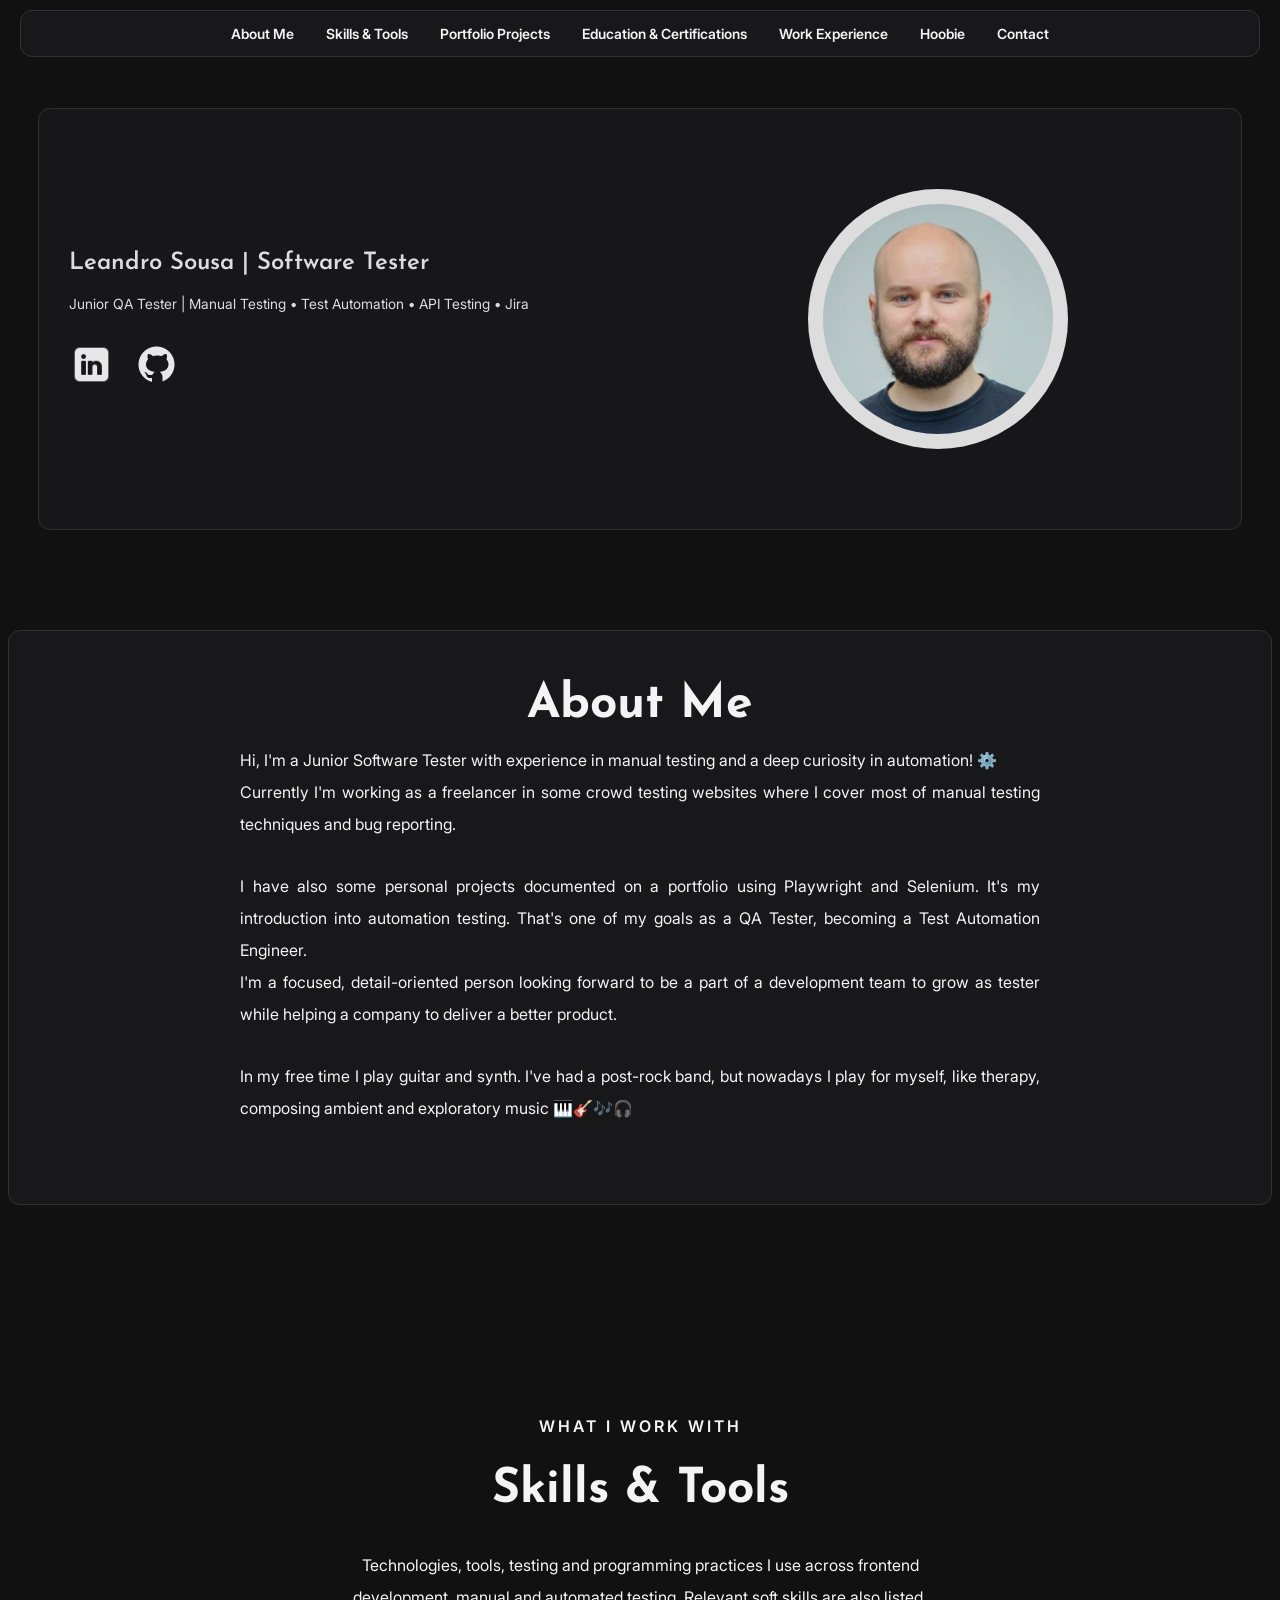
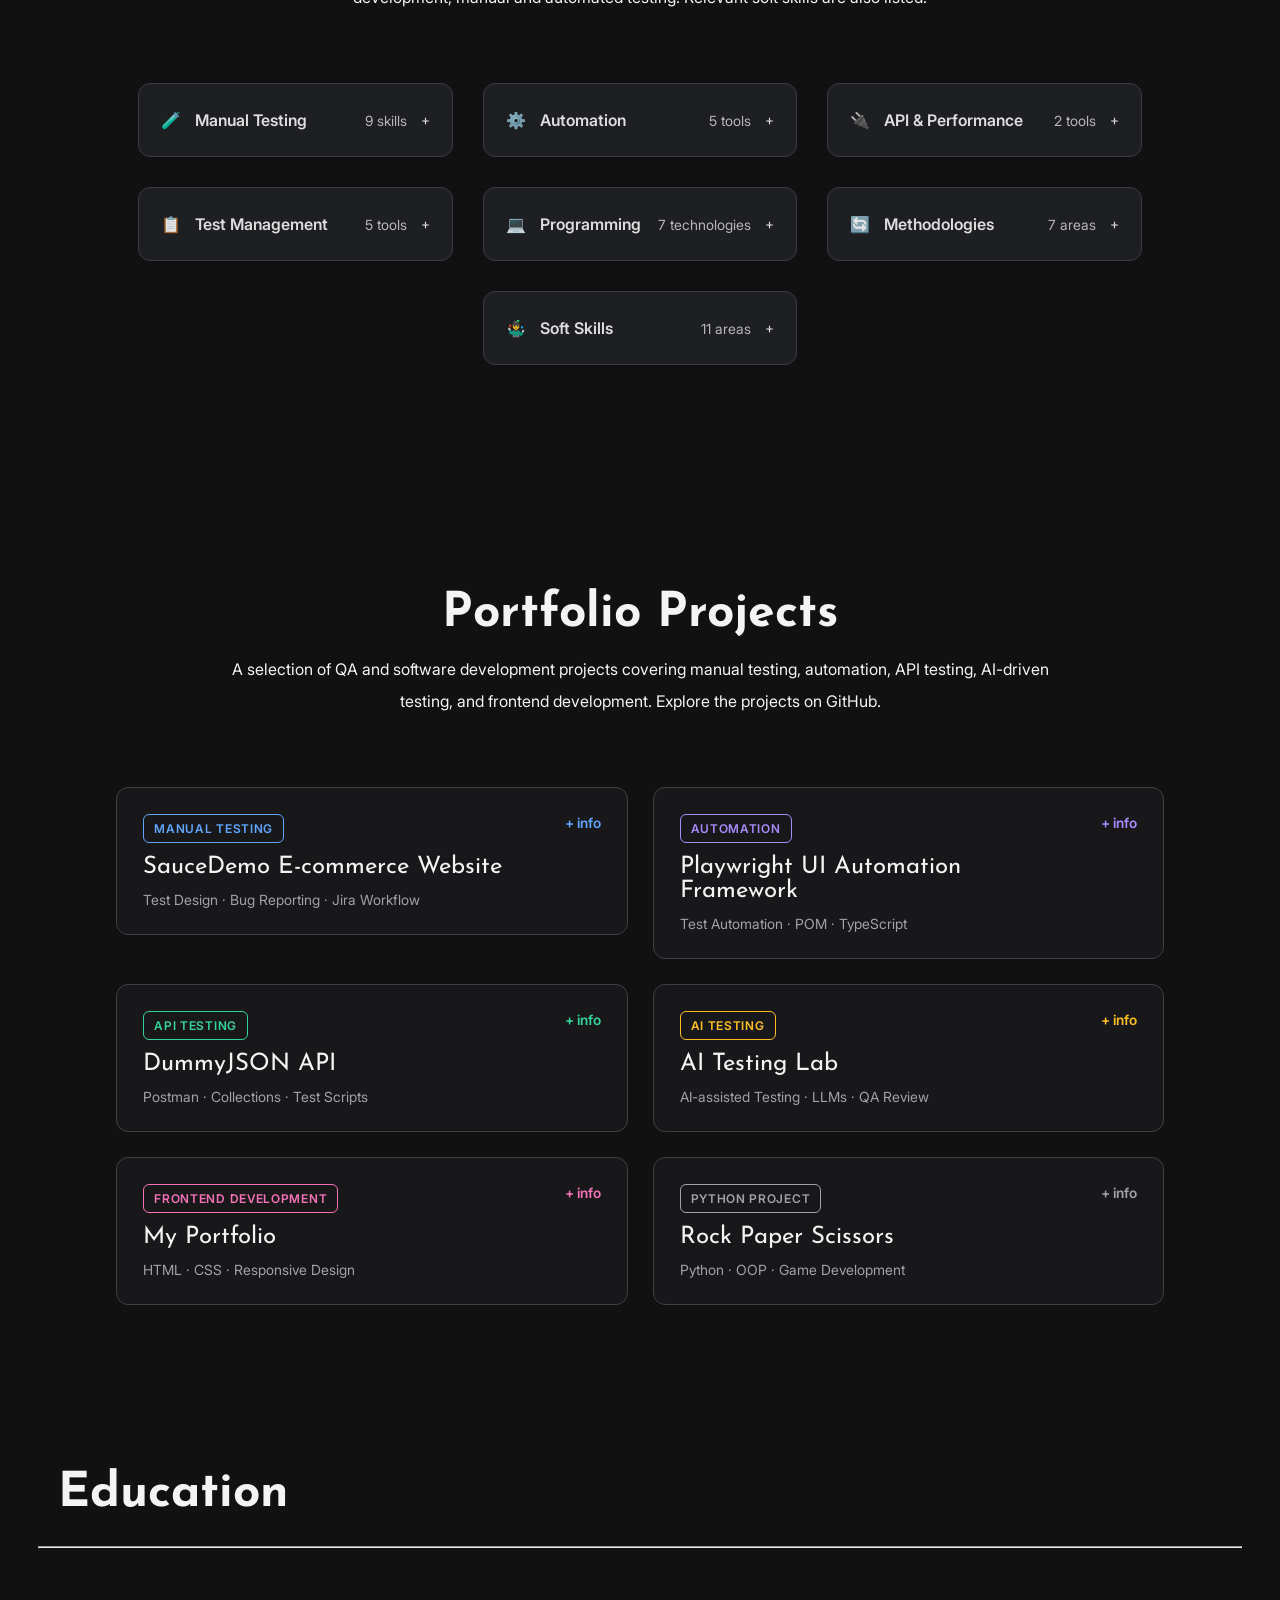
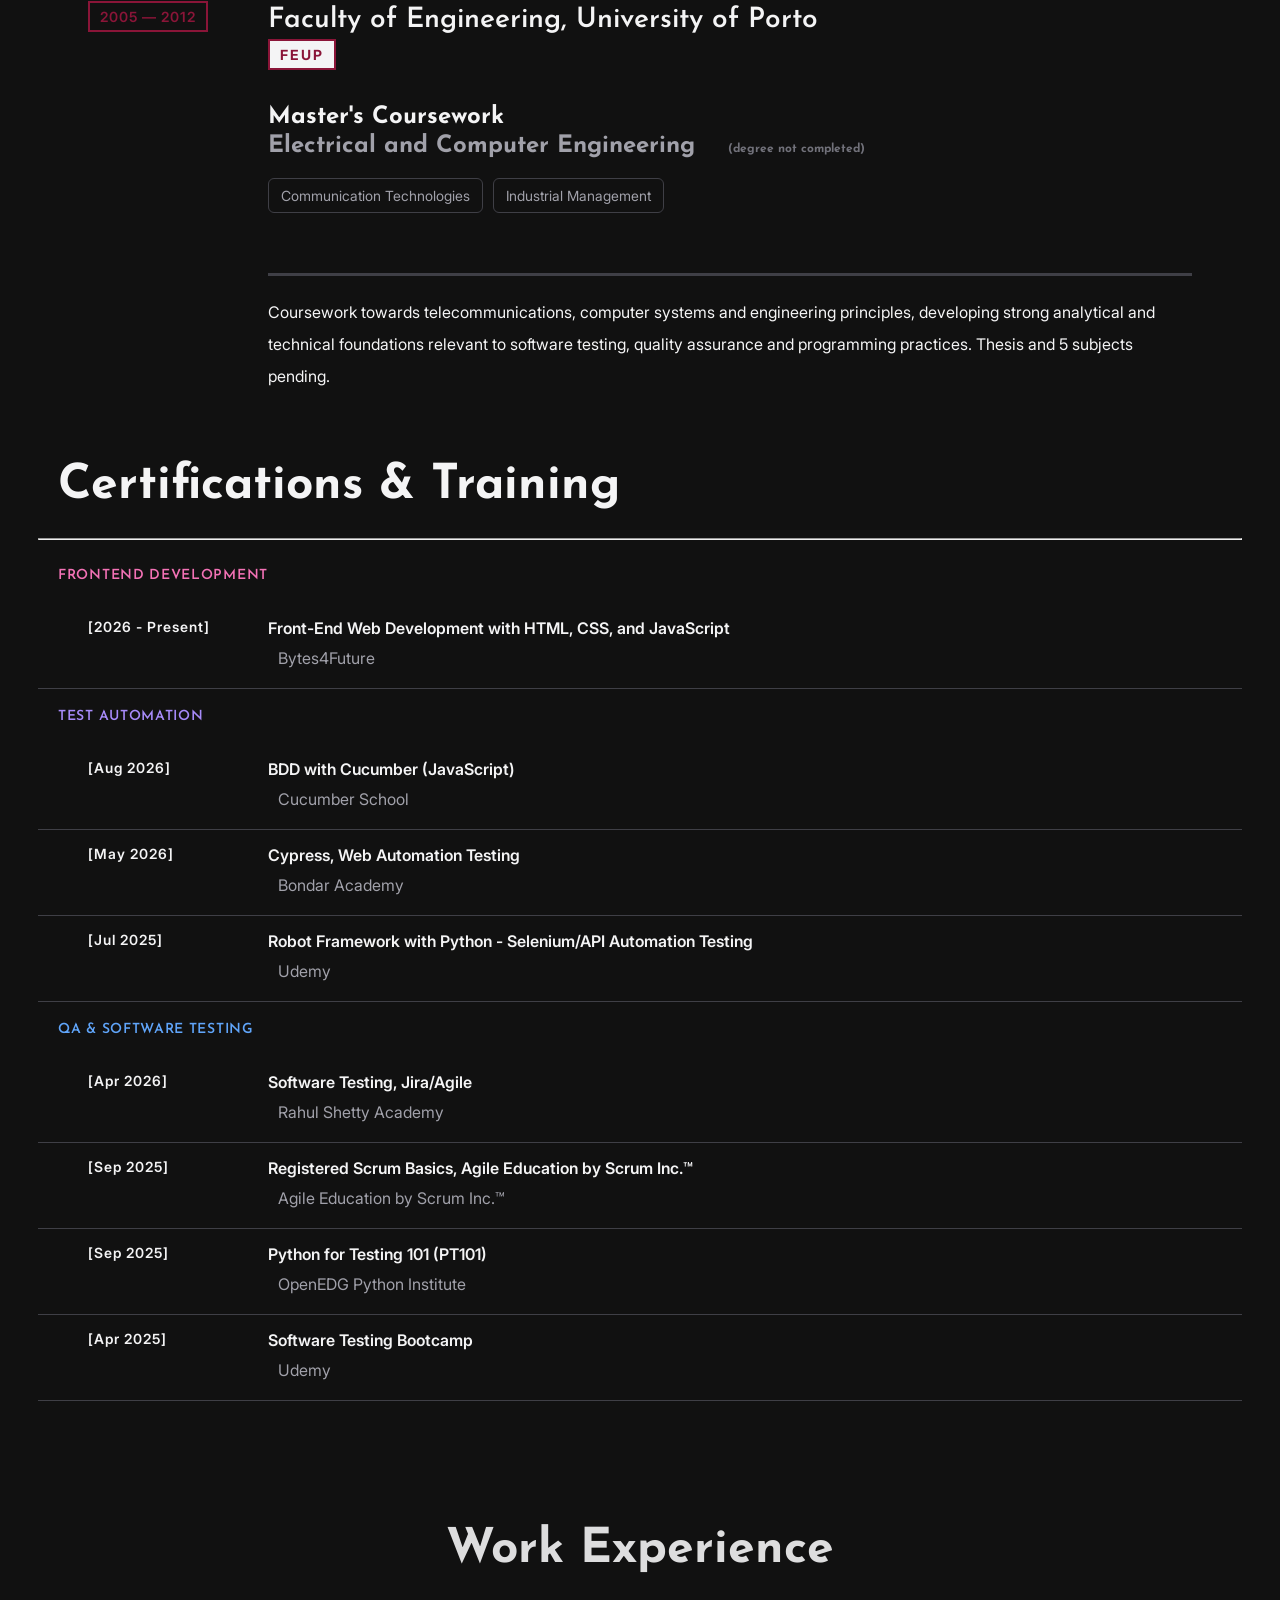
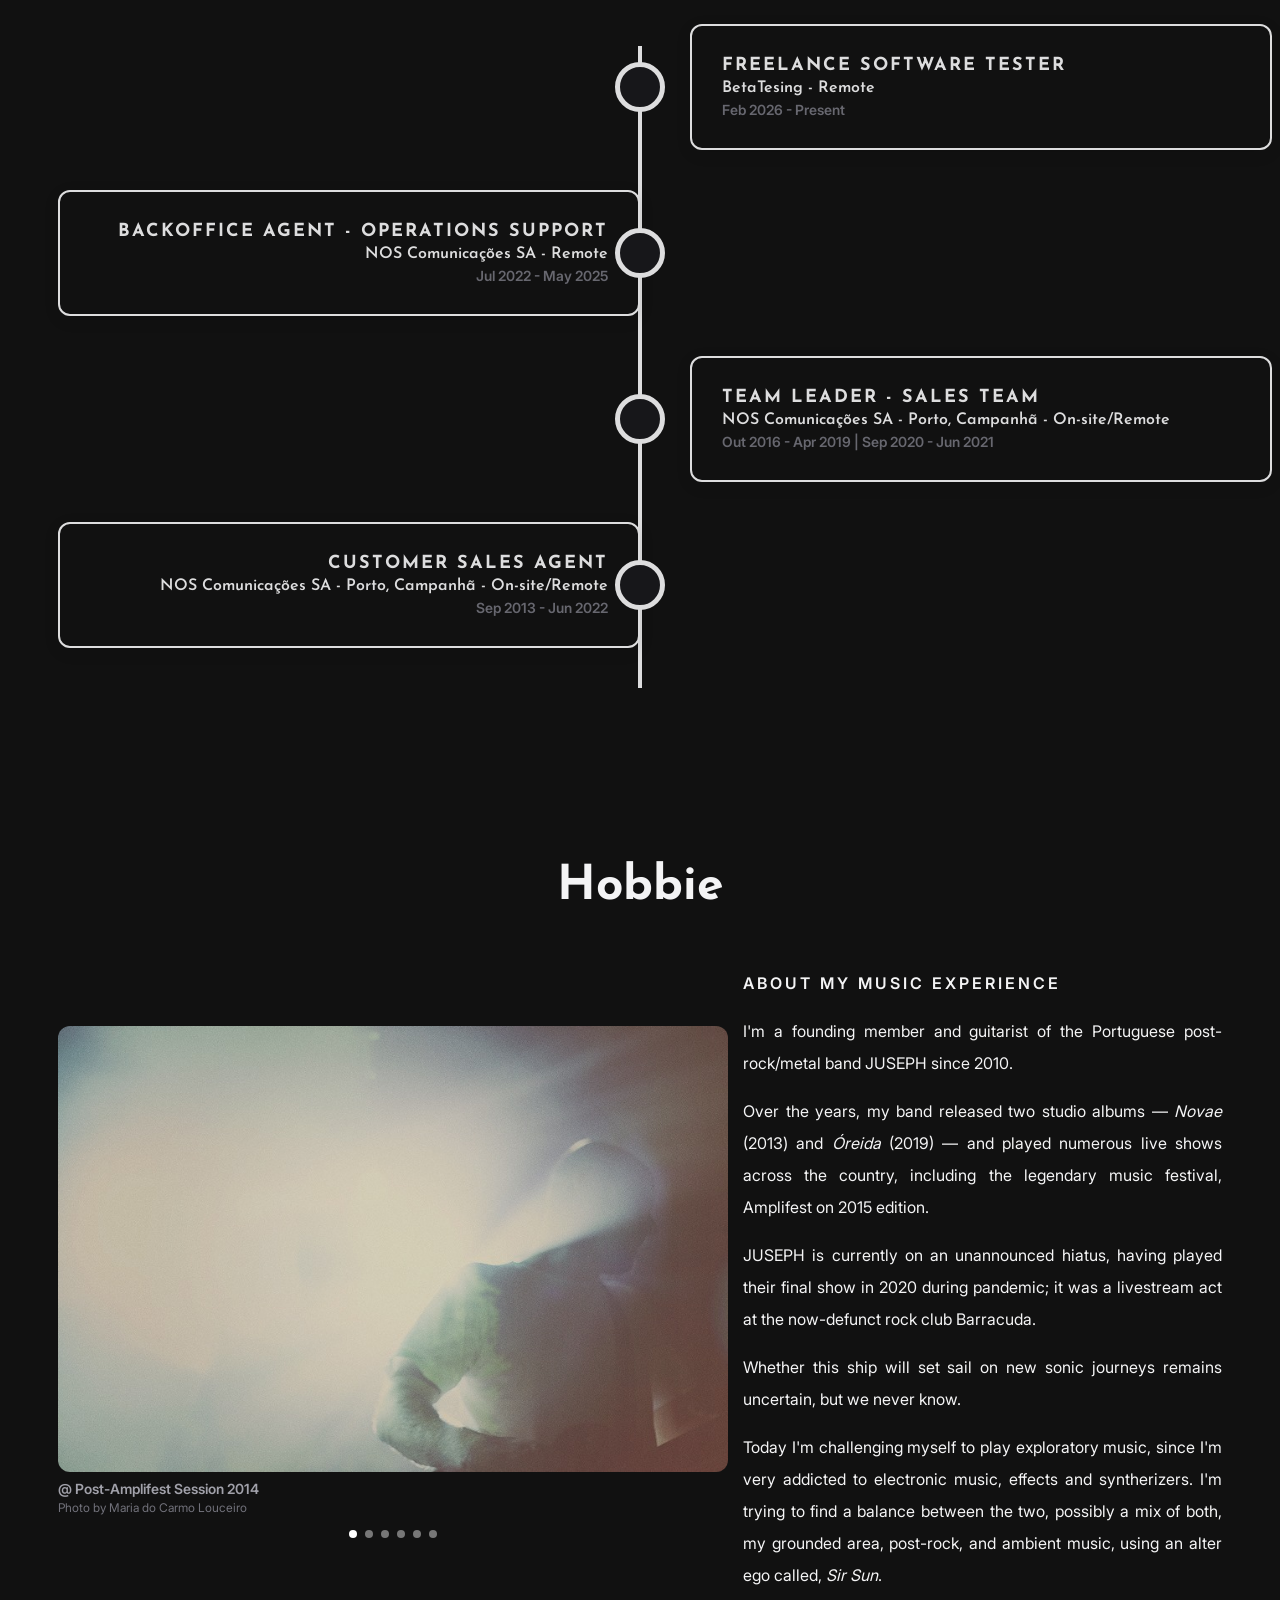
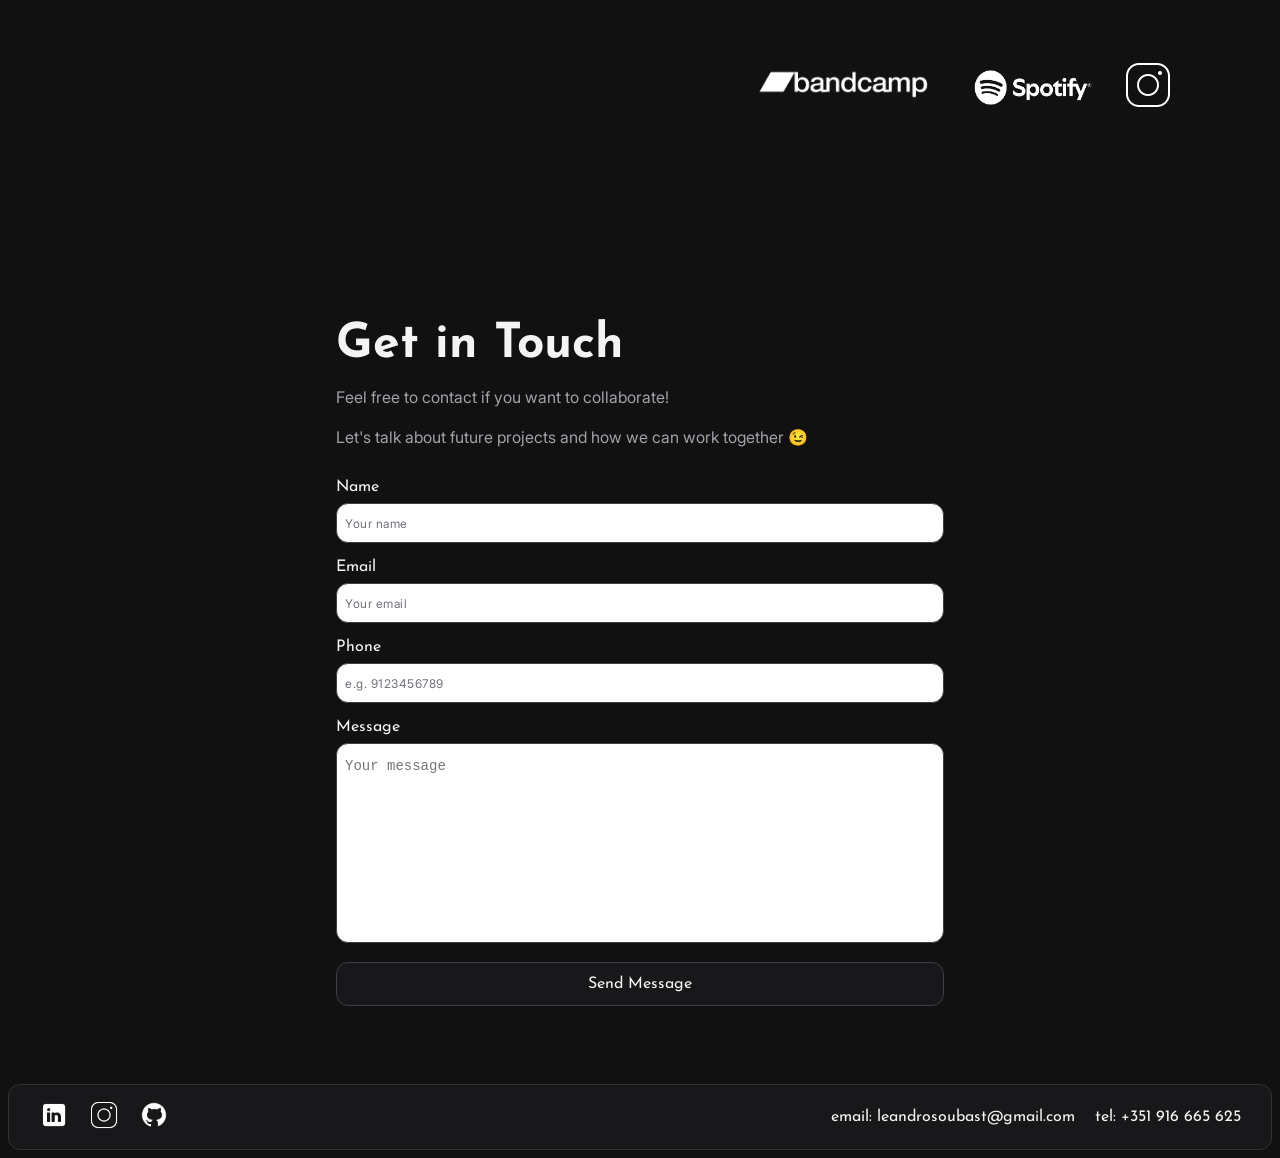
==== commit 70c58829: "working on css for styling and interface homogenization" ====
--- a/projecto-final/index.html
+++ b/projecto-final/index.html
@@ -32,8 +32,8 @@
                 <!-- Left side -->
                 <div class="hero-text">
                     <h1>Leandro Sousa | Software Tester</h1>
-                    <p class="hero-description">Junior QA Tester | Manual Testing • Test Automation • API Testing •
-                        Playwright • Selenium • Jira</p>
+                    <p class="hero-description">Junior QA Tester | Manual Testing • Test Automation • API Testing • Jira
+                    </p>
 
                     <div class="social-links">
                         <a href="https://www.linkedin.com/in/leandrosousabastos" target="_blank"
@@ -62,7 +62,7 @@
 
                 <p class="about-me-text">
                     Hi, I'm a Junior Software Tester with experience in manual testing and a deep curiosity in
-                    automation! ⚙️<br><br>
+                    automation! ⚙️<br>
                     Currently I'm working as a freelancer in some crowd testing websites where I cover most of manual
                     testing techniques and bug reporting.
                 </p>
@@ -70,14 +70,13 @@
                 <p class="about-me-text">
                     I have also some personal projects documented on a portfolio using Playwright and Selenium. It's my
                     introduction into automation testing. That's one of my goals as a QA Tester, becoming a Test
-                    Automation Engineer.<br><br>
+                    Automation Engineer.<br>
                     I'm a focused, detail-oriented person looking forward to be a part of a development team to grow as
                     tester while helping a company to deliver a better product.
                 </p>
 
                 <p class="about-me-text">
-                    Outside of tech, I have a passion for music!<br>
-                    In my free time I play guitar and synth. I´ve had a post-rock band, but nowadays I play for myself,
+                    In my free time I play guitar and synth. I've had a post-rock band, but nowadays I play for myself,
                     like therapy, composing ambient and exploratory music 🎹🎸🎶🎧
                 </p>
             </div>
@@ -87,11 +86,11 @@
         <section id="skills" class="skills-section">
 
             <div class="section-header">
-                <div class="container dark-box">
+                <div class="container">
                     <p class="section-label">WHAT I WORK WITH</p><br>
                     <h2>Skills & Tools</h2><br>
                     <p class="section-description">
-                        Technologies, tools, testing and programming practices I use across
+                        Technologies, tools, testing and programming practices I use across frontend development,
                         manual and automated testing. Relevant soft skills are also listed.
                     </p>
                 </div>
@@ -221,14 +220,10 @@
                 <!-- Soft Skills -->
                 <details class="skill-card soft-skills">
                     <summary>
-                        <span class="soft-skills-title">
-                            <span class="skill-icon">🤹‍♂️</span>
-                            <span class="skill-title">Soft Skills</span>
-                        </span>
-                        <span class="soft-skills-actions">
-                            <span class="skill-count">8 areas</span>
-                            <span class="skill-arrow">+</span>
-                        </span>
+                        <span class="skill-icon">🤹‍♂️</span>
+                        <span class="skill-title">Soft Skills</span>
+                        <span class="skill-count">11 areas</span>
+                        <span class="skill-arrow">+</span>
                     </summary>
 
                     <div class="skill-content">
@@ -237,9 +232,12 @@
                         <span>Leadership</span>
                         <span>Adaptability</span>
                         <span>Problem Solving</span>
+                        <span>Critical Thinking</span>
                         <span>Empathy</span>
                         <span>Self-awareness</span>
                         <span>Criativity</span>
+                        <span>Resilience</span>
+                        <span>Continuous Learning</span>
                     </div>
                 </details>
 
@@ -248,14 +246,13 @@
 
         <!-- PROJECTS SECTION -->
         <section id="projects" class="projects-section">
-            <div class="container dark-box">
+            <div class="container">
 
                 <h2 class="section-title">Portfolio Projects</h2>
 
                 <p class="section-description">
-                    I'm always looking for new challenges to test, so I'm
-                    always open to collaboration and opportunities!
-                    If you're interested in working together, feel free to reach out!
+                    A selection of QA and software development projects covering manual testing, automation, API
+                    testing, AI-driven testing, and frontend development. Explore the projects on GitHub.
                 </p>
 
                 <div class="projects-grid">
@@ -479,7 +476,7 @@
             <div class="container">
 
                 <h2 class="education-title">Education</h2>
-
+                <hr>
                 <div class="course-info">
 
                     <div class="course-header">
@@ -498,34 +495,35 @@
                             Master's Coursework
                         </h2>
 
-                        <span class="course-status">Degree not completed</span>
-
-                        <p class="course-field">
-                            Electrical and Computer Engineering
-                        </p>
+                        <h2 class="course-field">
+                            Electrical and Computer Engineering <span class="course-status">(degree not
+                                completed)</span>
+                        </h2>
+
+
 
                         <div class="course-focus">
-                            <span>Specialization: Communication Technologies</span>
-                            <span>Minor: Industrial Management</span>
+                            <span>Communication Technologies</span>
+                            <span>Industrial Management</span>
                         </div>
                     </div>
 
                     <p class="course-description">
-                        Completed extensive coursework in telecommunications, computer
+                        Coursework towards telecommunications, computer
                         systems and engineering principles, developing strong analytical
-                        and technical foundations relevant to software testing and
-                        quality assurance.
+                        and technical foundations relevant to software testing,
+                        quality assurance and programming practices. Thesis and 5 subjects pending.
                     </p>
 
                 </div>
 
                 <h2 class="education-title">Certifications &amp; Training</h2>
-
+                <hr>
                 <div class="certifications-list">
                     <div class="certification-card">
-                        <h3 class="certification-category">Frontend Development</h3>
+                        <h3 class="certification-category front-end">Frontend Development</h3>
                         <div class="certification-item">
-                            <p class="certification-period">(2026 - Present)</p>
+                            <p class="certification-period">[2026 - Present]</p>
                             <div class="certification-content">
                                 <p class="certification-description">Front-End Web Development with HTML, CSS, and
                                     JavaScript</p>
@@ -535,7 +533,7 @@
                     </div>
 
                     <div class="certification-card">
-                        <h3 class="certification-category">Test Automation</h3>
+                        <h3 class="certification-category test-automation">Test Automation</h3>
                         <div class="certification-item">
                             <p class="certification-period">[Aug 2026]</p>
                             <div class="certification-content">
@@ -559,48 +557,49 @@
                                 <p class="certification-school">Udemy</p>
                             </div>
                         </div>
-
-                        <div class="certification-card">
-                            <h3 class="certification-category">QA &amp; Software Testing</h3>
-                            <div class="certification-item">
-                                <p class="certification-period">[Apr 2026]</p>
-                                <div class="certification-content">
-                                    <p class="certification-description">Software Testing, Jira/Agile</p>
-                                    <p class="certification-school">Rahul Shetty Academy</p>
-                                </div>
-                            </div>
-                            <div class="certification-item">
-                                <p class="certification-period">[Sep 2025]</p>
-                                <div class="certification-content">
-                                    <p class="certification-description">Registered Scrum Basics, Agile Education by
-                                        Scrum
-                                        Inc.™</p>
-                                    <p class="certification-school">Agile Education by Scrum Inc.™</p>
-                                </div>
-                            </div>
-                            <div class="certification-item">
-                                <p class="certification-period">[Sep 2025]</p>
-                                <div class="certification-content">
-                                    <p class="certification-description">Python for Testing 101 (PT101)</p>
-                                    <p class="certification-school">OpenEDG Python Institute</p>
-                                </div>
-                            </div>
-                            <div class="certification-item">
-                                <p class="certification-period">[Apr 2025]</p>
-                                <div class="certification-content">
-                                    <p class="certification-description">Software Testing Bootcamp</p>
-                                    <p class="certification-school">Udemy</p>
-                                </div>
-                            </div>
-                        </div>
-                    </div>
-                </div>
+                    </div>
+
+                    <div class="certification-card">
+                        <h3 class="certification-category qa-software-testing">QA &amp; Software Testing</h3>
+                        <div class="certification-item">
+                            <p class="certification-period">[Apr 2026]</p>
+                            <div class="certification-content">
+                                <p class="certification-description">Software Testing, Jira/Agile</p>
+                                <p class="certification-school">Rahul Shetty Academy</p>
+                            </div>
+                        </div>
+                        <div class="certification-item">
+                            <p class="certification-period">[Sep 2025]</p>
+                            <div class="certification-content">
+                                <p class="certification-description">Registered Scrum Basics, Agile Education by
+                                    Scrum
+                                    Inc.™</p>
+                                <p class="certification-school">Agile Education by Scrum Inc.™</p>
+                            </div>
+                        </div>
+                        <div class="certification-item">
+                            <p class="certification-period">[Sep 2025]</p>
+                            <div class="certification-content">
+                                <p class="certification-description">Python for Testing 101 (PT101)</p>
+                                <p class="certification-school">OpenEDG Python Institute</p>
+                            </div>
+                        </div>
+                        <div class="certification-item">
+                            <p class="certification-period">[Apr 2025]</p>
+                            <div class="certification-content">
+                                <p class="certification-description">Software Testing Bootcamp</p>
+                                <p class="certification-school">Udemy</p>
+                            </div>
+                        </div>
+                    </div>
+                </div>
+            </div>
         </section>
 
         <!-- WORK EXPERIENCE SECTION -->
-        <section id=" timeline" class="timeline-section">
-
-            <div class="container dark-box">
+        <section id="timeline" class="timeline-section">
+
+            <div class="container">
                 <h2 class="section-title">Work Experience</h2>
                 <div class="timeline">
                     <div class="custom"></div>
@@ -610,22 +609,7 @@
                     <div class="info">
                         <h2>Freelance Software Tester</h2>
                         <h3>BetaTesing - Remote</h3>
-                        <h4>Feb 2026 - Present</h4>
-
-                        <div class="details">
-                            <div class="connect-line"></div>
-                            <div class="tasks-box">
-                                <ul>
-                                    <li>Execução de testes funcionais e de regressão em aplicações web e
-                                        mobile.</li>
-                                    <li>Identificação, documentação e acompanhamento de bugs na plataforma
-                                        Jira.</li>
-                                    <li>Criação de cenários de teste detalhados com base nos requisitos do
-                                        cliente.</li>
-                                </ul>
-                            </div>
-                        </div>
-
+                        <p>Feb 2026 - Present</p>
                     </div>
                 </div>
                 <div class="timeline box-right">
@@ -636,7 +620,7 @@
                     <div class="info">
                         <h2>BackOffice Agent - Operations Support</h2>
                         <h3>NOS Comunicações SA - Remote</h3>
-                        <h4>Jul 2022 - May 2025</h4>
+                        <p>Jul 2022 - May 2025</p>
                     </div>
                 </div>
                 <div class="timeline">
@@ -647,7 +631,7 @@
                     <div class="info">
                         <h2>Team Leader - Sales Team</h2>
                         <h3>NOS Comunicações SA - Porto, Campanhã - On-site/Remote</h3>
-                        <h4>Out 2016 - Apr 2019 | Sep 2020 - Jun 2021</h4>
+                        <p>Out 2016 - Apr 2019 | Sep 2020 - Jun 2021</p>
                     </div>
                 </div>
                 <div class="timeline box-right">
@@ -658,7 +642,7 @@
                     <div class="info">
                         <h2>Customer Sales Agent</h2>
                         <h3>NOS Comunicações SA - Porto, Campanhã - On-site/Remote</h3>
-                        <h4>Sep 2013 - Jun 2022</h4>
+                        <p>Sep 2013 - Jun 2022</p>
                     </div>
                 </div>
             </div>
@@ -667,9 +651,9 @@
         <!-- MUSIC SECTION -->
         <section id="music" class="music-section">
 
-            <div class="container dark-box">
-
-                <span class="section-title">Music</span>
+            <div class="container">
+
+                <h2 class="section-title">Hobbie</h2>
 
                 <div class="music-grid">
 
@@ -695,8 +679,8 @@
                                     </div>
 
                                     <div class="slide-info">
-                                        <h2>@ Post-Amplifest Session 2014</h2>
-                                        <p>Photo by Maria do Carmo Louceiro</p>
+                                        <p class="concert-venue">@ Post-Amplifest Session 2014</p>
+                                        <p class="photographer">Photo by Maria do Carmo Louceiro</p>
                                     </div>
                                 </div>
 
@@ -706,8 +690,8 @@
                                     </div>
 
                                     <div class="slide-info">
-                                        <h2>@ Amplifest 2015</h2>
-                                        <p>Photo by Lais Pereira</p>
+                                        <p class="concert-venue">@ Amplifest 2015</p>
+                                        <p class="photographer">Photo by Lais Pereira</p>
                                     </div>
                                 </div>
 
@@ -717,8 +701,8 @@
                                     </div>
 
                                     <div class="slide-info">
-                                        <h2>@ Amplifest 2015</h2>
-                                        <p>Photo by Lais Pereira</p>
+                                        <p class="concert-venue">@ Amplifest 2015</p>
+                                        <p class="photographer">Photo by Lais Pereira</p>
                                     </div>
                                 </div>
 
@@ -728,8 +712,8 @@
                                     </div>
 
                                     <div class="slide-info">
-                                        <h2>@ Barracuda 2020</h2>
-                                        <p>Photo by Pedro Sousa</p>
+                                        <p class="concert-venue">@ Barracuda 2020</p>
+                                        <p class="photographer">Photo by Pedro Sousa</p>
                                     </div>
                                 </div>
 
@@ -739,8 +723,8 @@
                                     </div>
 
                                     <div class="slide-info">
-                                        <h2>@ Ferro Bar 2019</h2>
-                                        <p>Photo by David Madeira</p>
+                                        <p class="concert-venue">@ Ferro Bar 2019</p>
+                                        <p class="photographer">Photo by David Madeira</p>
                                     </div>
                                 </div>
 
@@ -750,8 +734,8 @@
                                     </div>
 
                                     <div class="slide-info">
-                                        <h2>@ Home w/ Exploratory Music</h2>
-                                        <p>Photo by Me</p>
+                                        <p class="concert-venue">Exploratory Music</p>
+                                        <p class="photographer">Photo by Leandro Sousa Bastos</p>
                                     </div>
                                 </div>
 
--- a/projecto-final/style.css
+++ b/projecto-final/style.css
@@ -7,20 +7,46 @@
 }
 
 :root {
+    /* Layout */
     --max-width: 1700px;
-    --background-dark: #333333;
-    --text-light: white;
     --border-radius: 12px;
-    --section-spacing: 200px;
+
+    /* Colors */
+    --background: #111111;
+    --background-dark: #18181b;
+    --card-background: #202124;
+
+    --text-light: #f4f4f5;
+    --text-muted: #a1a1aa;
+    --text-subtle: #71717a;
+
+    --border: #3f3f46;
+    --accent: #a78bfa;
+
+    /* Typography */
+    --font-xs: 12px;
+    --font-sm: 14px;
+    --font-md: 16px;
+    --font-lg: 18px;
+    --font-xl: 24px;
+    --font-section: 48px;
+
+    /* Margins */
+    --section-spacing: 75px;
+
+    /* Text Spacing */
+    --text-spacing: 2;
 }
 
 /* Aplica o comportamento de scroll suave e a margem de segurança para a navbar fixa */
 html {
-    scroll-behavior: smooth; /* Faz a transição de clique no menu ser suave */
+    scroll-behavior: smooth;
+    /* Faz a transição de clique no menu ser suave */
 }
 
 section[id] {
-    scroll-margin-top: 100px; /* Altere este valor para bater certo com a altura da sua navbar + um pequeno respiro */
+    scroll-margin-top: 100px;
+    /* Altere este valor para bater certo com a altura da sua navbar + um pequeno respiro */
 }
 
 section {
@@ -60,12 +86,35 @@
 ========================= */
 
 body {
-    background-image: url(backgrounds/fundo1.jpg);
-    font-family: "Josefin Sans", sans-serif;
+    /* background-image: url(backgrounds/fundo3.jpg); */
+
     background-size: cover;
     background-position: center;
     background-repeat: repeat;
     background-attachment: fixed;
+
+    font-family: "Inter", sans-serif;
+    font-size: var(--font-md);
+    color: var(--text-light);
+    background: var(--background);
+}
+
+h1,
+h2,
+h3,
+h4 {
+    font-family: "Josefin Sans", sans-serif;
+}
+
+.section-title {
+    font-size: var(--font-section);
+    font-weight: 700;
+}
+
+.section-description {
+    font-size: var(--font-lg);
+    line-height: 1.6;
+    color: var(--text-light);
 }
 
 /* =========================
@@ -88,7 +137,7 @@
     grid-template-columns: 1fr 1fr;
     align-items: center;
     gap: 50px;
-    color: white;
+    color: var(--text-light);
 }
 
 
@@ -104,18 +153,17 @@
 
 
 .hero-text h1 {
-    font-size: 35px;
-    line-height: 1.2;
+    font-size: var(--font-xl);
+    font-weight: 600;
     margin: 0 0 20px;
 }
 
 
 .hero-description {
-    font-size: 17px;
-    line-height: 1.6;
-    max-width: 800px;
+    font-size: var(--font-sm);
+    font-family: "Inter", sans-serif;
     margin: 0 0 30px;
-    color: #dddddd;
+    color: var(--text-light);
 }
 
 
@@ -168,9 +216,8 @@
     position: absolute;
     width: 260px;
     height: 260px;
-    background-color: white;
+    background-color: var(--text-light);
     border-radius: 50%;
-    opacity: 0.2;
 }
 
 
@@ -204,17 +251,14 @@
     justify-content: center;
     align-items: center;
 
-    font-size: 20px;
-    font-weight: bold;
+    font-size: var(--font-sm);
+    font-weight: 600;
 
     list-style-type: none;
     margin: 0 auto;
     padding: 0;
 
-    background-color: #333333;
-    border: 1px solid #333;
-    border-radius: 12px;
-    opacity: 0.9;
+    border-radius: var(--border-radius);
 
     max-width: 2100px;
     width: 100%;
@@ -222,7 +266,7 @@
 
 nav ul li a {
     display: block;
-    color: white;
+    color: var(--text-light);
     text-align: center;
     padding: 14px 16px;
     text-decoration: none;
@@ -230,8 +274,8 @@
 }
 
 nav ul li a:hover {
-    background-color: #111111;
-    border-radius: 12px;
+    background-color: var(--background);
+    border-radius: var(--border-radius);
 }
 
 
@@ -243,27 +287,28 @@
 
 .home-section .container {
     display: flex;
-    justify-content: space-between;
     flex-direction: column;
+    align-items: center;
     padding: 50px;
-    opacity: 0.9;
 }
 
 .home-section .title {
     font-weight: bold;
-    color: white;
+    color: var(--text-light);
     margin-bottom: 20px;
-    font-size: 100px;
+    font-size: var(--font-section);
+    font-weight: 700;
     margin: 0 0 15px;
-    text-align: left;
 }
 
 .home-section .about-me-text {
-    font-size: 20px;
-    line-height: 1.6;
-    max-width: max-content;
+    font-size: var(--font-md);
+    font-weight: 400;
+    font-family: "Inter", sans-serif;
+    line-height: var(--text-spacing);
+    max-width: 800px;
     margin: 0 0 30px;
-    color: #dddddd;
+    color: var(--text-light);
     text-align: justify;
 }
 
@@ -272,44 +317,43 @@
 =========================*/
 
 .skills-section {
-    max-width: 2100px;
-    margin: 0 auto;
-    padding: 100px 30px;
-}
-
-
-/* Header */
+    padding: 100px;
+}
+
+
+/* HEADER */
 
 .section-header .container {
     text-align: center;
     margin-bottom: 50px;
-    background-color: #333;
     padding: 20px;
-    border: 1px solid #333;
 }
 
 .section-label {
-    font-size: 13px;
-    font-weight: 600;
+    font-size: var(--font-md);
+    font-weight: 500;
     letter-spacing: 3px;
     text-transform: uppercase;
     margin-bottom: 10px;
 }
 
 .section-header h2 {
-    font-size: 42px;
+    font-size: var(--font-section);
+    font-weight: 700;
     margin: 0 0 15px;
 }
 
 .section-description {
+    font-size: var(--font-md);
+    font-weight: 400;
+
     max-width: 600px;
+
     margin: 0 auto;
-    line-height: 1.6;
-    opacity: 0.9;
-}
-
-
-/* Grid */
+    line-height: var(--text-spacing);
+}
+
+/* GRID */
 
 .skills-grid {
     display: grid;
@@ -319,27 +363,31 @@
 }
 
 
-/* Card */
+/* SKILL CARD */
 
 .skill-card {
-    background-color: #333;
+    background-color: var(--card-background);
     opacity: 0.9;
-    border: 1px solid #333;
-    border-radius: 12px;
+    border: 1px solid var(--border);
+    border-radius: var(--border-radius);
     overflow: hidden;
     transition: transform 0.25s ease,
         border-color 0.25s ease,
         box-shadow 0.25s ease;
 }
 
-.soft-skills {
-    grid-column: 1 / -1;
-}
+
 
 .skill-card:hover {
     transform: translateY(-4px);
-    border-color: #666;
+    border-color: var(--border);
     box-shadow: 0 10px 30px rgba(0, 0, 0, 0.15);
+}
+
+/* Soft Skills Grid */
+
+.soft-skills {
+    grid-column: 2;
 }
 
 
@@ -357,8 +405,8 @@
     cursor: pointer;
     list-style: none;
 
-    font-family: "Josefin Sans", sans-serif;
-    color: white;
+    font-family: "Inter", sans-serif;
+    color: var(--text-light);
 }
 
 .skill-card summary::-webkit-details-marker {
@@ -367,72 +415,30 @@
 
 
 .skill-icon {
-    font-size: 25px;
+    font-size: var(--font-md);
     line-height: 0.5;
 }
 
 
 .skill-title {
-    font-size: 20px;
+    font-size: var(--font-md);
     font-weight: 600;
 }
 
 
 .skill-count {
-    font-size: 15px;
+    font-size: var(--font-sm);
     opacity: 0.8;
 }
 
 
 .skill-arrow {
-    font-size: 22px;
+    font-size: var(--font-sm);
     font-weight: 300;
     transition: transform 0.25s ease;
     line-height: 2;
 }
 
-/* Soft Skills */
-
-.soft-skills summary {
-    display: flex;
-    justify-content: center;
-    align-items: center;
-    gap: 100px;
-    padding: 20px;
-}
-
-.soft-skills-title,
-.soft-skills-actions {
-    display: flex;
-    align-items: center;
-    gap: 20px;
-}
-
-.soft-skills .skill-title {
-    font-size: 25px;
-}
-
-.soft-skills .skill-icon {
-    font-size: 25px;
-}
-
-.soft-skills .skill-count {
-    font-size: 20px;
-    opacity: 0.8;
-}
-
-.soft-skills .skill-arrow {
-    font-size: 25px;
-}
-
-.soft-skills .skill-content {
-    display: flex;
-    justify-content: center;
-    align-items: center;
-    gap: 25px;
-    padding: 30px;
-}
-
 
 /* Arrow animation */
 
@@ -455,12 +461,12 @@
 .skill-content span {
     padding: 7px 11px;
 
-    border: 1px solid #444;
+    border: 1px solid var(--border);
     border-radius: 6px;
 
-    font-size: 15px;
-    background-color: rgba(255, 255, 255, 0.03);
-    color: white;
+    font-size: var(--font-sm);
+    background-color: var(--background-dark);
+    color: var(--text-light);
 }
 
 
@@ -472,51 +478,52 @@
     display: flex;
     flex-direction: column;
     padding: 50px;
-    opacity: 0.95;
 }
 
 .projects-section .section-title {
     color: var(--text-light);
-    font-size: 100px;
-    font-weight: bold;
+    font-size: var(--font-section);
+    font-weight: 700;
     margin: 0 0 15px;
-    text-align: left;
+    text-align: center;
 }
 
 .projects-section .section-description {
-    max-width: 1000px;
-    margin: 0 0 30px;
-    color: #c7c7c7;
-    font-size: 20px;
-    line-height: 1.6;
-}
-
-
-/* =========================
-   PROJECTS GRID
-========================= */
+    margin: 0 auto;
+    color: var(--text-light);
+    font-size: var(--font-md);
+    line-height: var(--text-spacing);
+    text-align: center;
+
+    padding-bottom: 50px;
+
+    max-width: 850px;
+}
+
+
+/* PROJECTS GRID */
 
 .projects-grid {
     display: grid;
     grid-template-columns: repeat(2, minmax(0, 1fr));
     align-items: start;
-    gap: 24px;
+    gap: 25px;
     padding: 20px 0;
-}
-
-
-/* =========================
-   PROJECT CARD
-========================= */
+
+    margin: 0 auto;
+    width: 90%;
+}
+
+
+/* PROJECT CARD */
 
 .project-card {
     --project-accent: #a1a1aa;
     --border-radius-card: 12px;
 
-    min-width: 0;
-    background-color: #202124;
+    background-color: var(--background-dark);
     color: #f5f5f5;
-    border: 1px solid #3b3b3b;
+    border: 1px solid var(--border);
     border-radius: var(--border-radius-card);
     overflow: hidden;
 
@@ -533,9 +540,7 @@
 }
 
 
-/* =========================
-   CATEGORY COLORS
-========================= */
+/* CATEGORY COLORS */
 
 .manual-testing {
     --project-accent: #60a5fa;
@@ -558,9 +563,7 @@
 }
 
 
-/* =========================
-   CARD HEADER
-========================= */
+/* CARD HEADER */
 
 .project-header {
     position: relative;
@@ -594,36 +597,36 @@
     border-radius: 6px;
 
     color: var(--project-accent);
-    background-color: #292929;
-
-    font-size: 11px;
-    font-weight: 700;
+    background-color: var(--background-dark);
+
+    font-size: var(--font-xs);
+    font-weight: 600;
     letter-spacing: 0.7px;
     text-transform: uppercase;
 }
 
 
-/* Project title */
+/* PROJECT TITLE */
 
 .project-title {
     padding-right: 65px;
-    color: #f5f5f5;
-    font-size: 24px;
-    font-weight: 600;
-    line-height: 1.3;
-}
-
-
-/* Keywords */
+    color: var(--text-light);
+
+    font-family: "Josefin Sans", sans-serif;
+    font-size: var(--font-xl);
+    font-weight: 400;
+}
+
+
+/* KEYWORDS */
 
 .project-keywords {
-    color: #a1a1aa;
-    font-size: 14px;
-    line-height: 1.5;
-}
-
-
-/* Expand indicator */
+    color: var(--text-muted);
+    font-size: var(--font-sm);
+}
+
+
+/* EXPAND INDICATOR */
 
 .project-arrow {
     position: absolute;
@@ -631,7 +634,7 @@
     right: 26px;
 
     color: var(--project-accent);
-    font-size: 14px;
+    font-size: var(--font-sm);
     font-weight: 600;
 }
 
@@ -645,40 +648,36 @@
 }
 
 
-/* =========================
-   EXPANDED CONTENT
-========================= */
+/* EXPANDED CONTENT */
 
 .project-details {
     padding: 0 26px 26px;
-    color: #d4d4d8;
-    line-height: 1.7;
+    color: var(--text-light);
+    line-height: var(--text-spacing);
 }
 
 .project-description {
     margin: 0 0 22px;
     color: #d4d4d8;
-    font-size: 15px;
-    text-align: left;
+    font-size: var(--font-sm);
+    text-align: justify;
 }
 
 .tech-tools-title {
     margin: 0 0 8px;
-    color: #f5f5f5;
-    font-size: 15px;
+    color: var(--text-light);
+    font-size: var(--font-md);
     font-weight: 600;
 }
 
 .project-technologies {
     margin: 0 0 20px;
-    color: #a1a1aa;
-    font-size: 14px;
-}
-
-
-/* =========================
-   PROJECT LINK
-========================= */
+    color: var(--text-muted);
+    font-size: var(--font-sm);
+}
+
+
+/* PROJECT LINK */
 
 .project-link {
     display: inline-flex;
@@ -686,7 +685,7 @@
     gap: 10px;
 
     color: var(--project-accent);
-    font-size: 14px;
+    font-size: var(--font-sm);
     font-weight: 600;
     text-decoration: none;
 }
@@ -703,49 +702,369 @@
 
 
 /* =========================
+    EDUCATION SECTION
+=========================*/
+
+.education-title {
+    display: block;
+    font-size: var(--font-section);
+    margin: auto;
+    text-align: left;
+    padding: 20px;
+}
+
+/* FEUP */
+
+.course-info {
+    display: grid;
+    grid-template-columns: 150px 1fr;
+    gap: 30px;
+    padding: 50px;
+}
+
+.course-info span {
+    font-size: var(--font-xs);
+    color: var(--text-subtle);
+    padding: 25px;
+}
+
+.course-header .course-period {
+    margin: 0;
+    color: #8A1538;
+    font-size: var(--font-sm);
+    font-weight: 600;
+    letter-spacing: 1px;
+
+    border: 2px solid #8A1538;
+    width: fit-content;
+    padding: 5px 10px;
+}
+
+.course-school {
+    margin: 0;
+    color: var(--text-light);
+    font-size: 28px;
+    font-weight: 600;
+}
+
+.course-acronym {
+    margin: 5px 0 0;
+    color: #8A1538;
+    font-size: var(--font-sm);
+    font-weight: 700;
+    letter-spacing: 2px;
+    text-transform: uppercase;
+
+    border: 2px solid #8A1538;
+    width: fit-content;
+    padding: 5px 10px;
+    background-color: var(--text-light);
+}
+
+.course-title {
+    margin: 35px 0 5px;
+    color: var(--text-light);
+    font-size: var(--font-xl);
+    font-weight: 700;
+}
+
+.course-field {
+    margin: 0 0 20px;
+    color: var(--text-muted);
+    font-size: var(--font-xl);
+}
+
+.course-focus {
+    display: flex;
+    gap: 10px;
+    flex-wrap: wrap;
+}
+
+.course-focus span {
+    padding: 8px 12px;
+    border: 1px solid var(--border);
+    border-radius: 6px;
+    color: var(--text-muted);
+    font-size: var(--font-sm);
+}
+
+.course-description {
+    grid-column: 2;
+    max-width: 1000px;
+
+    margin: 30px 0 0;
+    padding-top: 20px;
+
+    border-top: 3px solid var(--border);
+
+    color: var(--text-light);
+    font-size: var(--font-md);
+    line-height: var(--text-spacing);
+}
+
+/* CERTIFICATIONS */
+
+/* CATEGORY COLORS */
+
+.qa-software-testing {
+    --certification-accent: #60a5fa;
+}
+
+.test-automation {
+    --certification-accent: #a78bfa;
+}
+
+.front-end {
+    --certification-accent: #f472b6;
+}
+
+
+.certification-item {
+    display: grid;
+    grid-template-columns: 150px 1fr;
+    gap: 30px;
+    padding: 15px 50px;
+    border-bottom: 1px solid var(--border);
+}
+
+.certification-category {
+    display: inline-block;
+    margin: 0;
+    padding: 20px;
+
+    color: var(--certification-accent);
+    font-size: var(--font-sm);
+    font-weight: 600;
+    letter-spacing: 0.7px;
+    text-transform: uppercase;
+}
+
+.certification-period {
+    margin: 0;
+    font-size: var(--font-sm);
+    font-weight: 600;
+    letter-spacing: 1px;
+}
+
+.certification-content {
+    display: flex;
+    flex-direction: column;
+    gap: 5px;
+}
+
+.certification-description {
+    margin: 0;
+    color: var(--text-light);
+    font-size: var(--font-md);
+    font-weight: 600;
+}
+
+.certification-school {
+    margin: 0;
+    font-size: var(--font-md);
+    padding: 5px 10px;
+    color: var(--text-muted);
+}
+
+
+/* =========================
+   TIMELINE - WORK EXPERIENCE (A LINHA VERTICAL CONTÍNUA)
+========================= */
+
+.timeline-section .container {
+    padding: 50px;
+    opacity: 0.9;
+    position: relative;
+    max-width: 2100px;
+    margin: 0 auto;
+}
+
+/* A LINHA VERTICAL CONTÍNUA (Exatamente a 50%) */
+.timeline-section .container::before {
+    content: '';
+    position: absolute;
+    top: 170px;
+    bottom: 50px;
+    left: 50%;
+    transform: translateX(-50%);
+    width: 4px;
+    background-color: var(--text-light);
+    z-index: 1;
+}
+
+.timeline-section .section-title {
+    font-size: var(--font-section);
+    font-weight: 700;
+    margin: 0 0 50px;
+    text-align: center;
+    position: relative;
+    z-index: 2;
+}
+
+/* Cada linha da timeline */
+.timeline {
+    display: flex;
+    flex-wrap: nowrap;
+    width: 100%;
+    margin-bottom: 40px;
+    position: relative;
+    z-index: 2;
+}
+
+/* 
+   A ZONA DO ÍCONE: Agora é posicionada de forma absoluta 
+   fixando o círculo exatamente em cima da linha central!
+*/
+.icon {
+    position: absolute;
+    left: 50%;
+    top: 50%;
+    transform: translate(-50%, -50%);
+    /* Garante centralização milimétrica */
+    z-index: 3;
+    display: flex;
+    justify-content: center;
+    align-items: center;
+}
+
+/* O círculo com a estrela */
+.icon>span {
+    display: inline-flex;
+    align-items: center;
+    justify-content: center;
+    width: 50px;
+    height: 50px;
+    background: var(--background-dark);
+    border-radius: 50%;
+    border: 5px solid var(--text-light);
+    font-size: 18px;
+    color: var(--text-light);
+    box-sizing: border-box;
+}
+
+/* 
+   A ESTRUTURA METADE/METADE (50% esquerda, 50% direita)
+   Isto garante que o eixo central nunca sai do sítio.
+*/
+.custom,
+.info {
+    width: 50%;
+    flex-basis: 50%;
+    flex-shrink: 0;
+    box-sizing: border-box;
+}
+
+/* O Elemento Invisível apenas serve de espaço reservado */
+.custom {
+    order: 1;
+}
+
+/* 
+   O CARTÃO REAL: Tem uma largura interna controlada (max-width) 
+   para encolher sem puxar a estrutura do site!
+*/
+.info {
+    order: 3;
+    text-align: left;
+
+    /* CONTROLAR A LARGURA AQUI: mude este valor para alargar ou encolher o texto */
+    max-width: 600px;
+
+    /* Afasta o texto da linha central para não ficar colado ao círculo */
+    margin-left: 50px;
+
+    padding: 30px;
+    border-radius: var(--border-radius);
+    border: 2px solid var(--text-light);
+    color: var(--text-light);
+    background: var(--background);
+    box-shadow: 0 4px 15px rgba(0, 0, 0, 0.1);
+    transition: all 0.3s ease;
+}
+
+.info:hover {
+    background: var(--text-light);
+    color: var(--background);
+    border: 2px solid var(--background);
+}
+
+.info h2 {
+    margin: 0 0 5px;
+    font-size: var(--font-lg);
+    text-transform: uppercase;
+    letter-spacing: 2px;
+}
+
+.info h3 {
+    margin: 0 0 5px;
+    font-size: var(--font-md);
+    font-weight: 600;
+}
+
+.info p {
+    margin: 0;
+    font-size: var(--font-sm);
+    font-weight: 600;
+    color: var(--text-subtle);
+}
+
+/* ==================================================
+   INVERSÃO DOS BLOCOS EM BOX-RIGHT (TEXTO À ESQUERDA)
+================================================== */
+.box-right .info {
+    order: 1;
+    text-align: right;
+
+    /* Inverte as margens da largura controlada */
+    margin-left: auto;
+    /* Empurra a caixa para a direita do seu bloco de 50% */
+    margin-right: 50px;
+    /* Cria o afastamento do círculo central */
+}
+
+.box-right .custom {
+    order: 3;
+}
+
+
+/* =========================
    MUSIC SECTION
 ========================= */
 
 .music-section .container {
     padding: 50px;
-    opacity: 0.9;
-}
-
-
-/* =========================
-   SECTION TITLE
-========================= */
+}
+
+
+/* SECTION TITLE */
 
 .music-section .section-title {
     display: block;
-    font-weight: bold;
-    color: white;
-    font-size: 100px;
+
+    font-size: var(--font-section);
+    font-weight: 700;
+    
     margin: 0 0 40px;
-    text-align: left;
+    text-align: center;
 }
 
 .section-label {
-    font-size: 25px;
+    font-size: var(--font-md);
     margin-bottom: 10px;
-    font-weight: bold;
-}
-
-/* =========================
-   MUSIC GRID
-========================= */
+    font-weight: 600;
+}
+
+/* GRID */
 
 .music-grid {
-    display: grid;
-    grid-template-columns: 1fr 1fr;
-    gap: 40px;
-    align-items: stretch;
-}
-
-
-/* =========================
-   MUSIC GALLERY
-========================= */
+    display: flex;
+    justify-content: center;
+    justify-items: center;
+    gap: 15px;
+}
+
+
+/* GALLERY */
 
 .music-gallery {
     display: flex;
@@ -753,9 +1072,7 @@
 }
 
 
-/* =========================
-   CAROUSEL
-========================= */
+/* CAROUSEL */
 
 .carousel {
     width: 670px;
@@ -770,9 +1087,7 @@
 }
 
 
-/* =========================
-   CAROUSEL SLIDES
-========================= */
+/* Carousel slides */
 
 .carousel-slides {
     width: 800px;
@@ -800,16 +1115,14 @@
 }
 
 
-/* =========================
-   IMAGES
-========================= */
+/* IMAGES */
 
 .bandimg img {
     width: 670px;
     height: 446px;
     object-fit: cover;
     display: block;
-    border-radius: 12px;
+    border-radius: var(--border-radius);
 }
 
 
@@ -821,18 +1134,18 @@
     margin-top: 8px;
 }
 
-.slide-info h2 {
+.slide-info .concert-venue {
     margin: 0;
-
-    font-size: 20px;
-    font-weight: 600;
-}
-
-.slide-info p {
+    font-size: var(--font-sm);
+    color: var(--text-muted);
+    font-weight: 600;
+}
+
+.slide-info .photographer {
     margin: 3px 0 0;
-
-    font-size: 15px;
-    opacity: 0.8;
+    font-size: var(--font-xs);
+    color: var(--text-subtle);
+    font-weight: 400;
 }
 
 
@@ -871,290 +1184,15 @@
     background-color: white;
 }
 
-/* =========================
-    EDUCATION SECTION
-=========================*/
-
-.education-title {
-    display: block;
-    font-weight: bold;
-    color: white;
-    font-size: 100px;
-    margin: 0 0 40px;
-    text-align: left;
-}
-
-.course-info {
-    display: grid;
-    grid-template-columns: 150px 1fr;
-    gap: 35px;
-
-    padding: 40px;
-    background: #202124;
-    border: 1px solid #444;
-    border-radius: var(--border-radius);
-}
-
-.course-period {
-    margin: 0;
-    color: #a78bfa;
-    font-size: 14px;
-    font-weight: 600;
-    letter-spacing: 1px;
-}
-
-.course-school {
-    margin: 0;
-    color: var(--text-light);
-    font-size: 28px;
-    font-weight: 600;
-}
-
-.course-acronym {
-    margin: 5px 0 0;
-    color: #a78bfa;
-    font-size: 14px;
-    font-weight: 700;
-    letter-spacing: 2px;
-    text-transform: uppercase;
-}
-
-.course-title {
-    margin: 35px 0 5px;
-    color: #f5f5f5;
-    font-size: 42px;
-    font-weight: 600;
-}
-
-.course-field {
-    margin: 0 0 20px;
-    color: #a1a1aa;
-    font-size: 20px;
-}
-
-.course-focus {
-    display: flex;
-    gap: 10px;
-    flex-wrap: wrap;
-}
-
-.course-focus span {
-    padding: 8px 12px;
-    border: 1px solid #555;
-    border-radius: 6px;
-    color: #d4d4d8;
-    font-size: 13px;
-}
-
-.course-description {
-    grid-column: 2;
-    max-width: 850px;
-
-    margin: 30px 0 0;
-    padding-top: 25px;
-
-    border-top: 1px solid #444;
-
-    color: #a1a1aa;
-    font-size: 15px;
-    line-height: 1.7;
-}
-
-.certification-item {
-    display: grid;
-    grid-template-columns: 85px 1fr;
-    gap: 20px;
-
-    padding: 16px 0;
-    border-bottom: 1px solid #444;
-}
-
-.certification-period {
-    margin: 0;
-    color: black;
-    font-size: 13px;
-}
-
-.certification-content {
+/* MUSIC INFORMATION */
+
+.music-info {
     display: flex;
     flex-direction: column;
-    gap: 5px;
-}
-
-.certification-description {
-    margin: 0;
-    color: var(--text-light);
-    font-size: 15px;
-    font-weight: 600;
-}
-
-.certification-school {
-    margin: 0;
-    color: black;
-    font-size: 13px;
-}
-
-
-/* =========================
-   TIMELINE - WORK EXPERIENCE
-========================= */
-
-.timeline-section .container {
-    padding: 50px;
-    opacity: 0.9;
-    position: relative;
-    /* Necessário para ancorar a linha vertical */
-}
-
-/* A LINHA VERTICAL CONTÍNUA */
-.timeline-section .container::before {
-    content: '';
-    position: absolute;
-    top: 170px;
-    /* Começa logo abaixo do título "Work Experience" */
-    bottom: 50px;
-    /* Termina exatamente no fim do último bloco */
-    left: 50%;
-    transform: translateX(-50%);
-    width: 4px;
-    /* Espessura da linha */
-    background-color: white;
-    z-index: 1;
-    /* Fica por trás dos cartões e dos círculos */
-}
-
-.timeline-section .section-title {
-    color: var(--text-light, #fff);
-    font-size: 100px;
-    font-weight: bold;
-    margin: 0 0 50px;
-    text-align: left;
-    position: relative;
-    z-index: 2;
-}
-
-/* Cada linha/bloco da timeline */
-.timeline {
-    display: flex;
-    flex-wrap: nowrap;
-    justify-content: center;
-    align-items: center;
-    /* Alinha o ícone e o cartão horizontalmente ao centro */
-    width: 100%;
-    margin-bottom: 40px;
-    /* Espaço entre os blocos (a linha continua por trás) */
-    position: relative;
-    z-index: 2;
-    /* Garante interação e sobreposição correta à linha */
-}
-
-/* Coluna central onde fica o ícone */
-.icon {
-    display: flex;
-    justify-content: center;
-    align-items: center;
-    order: 2;
-    /* Fica sempre no meio (Coluna 2) */
-    flex-basis: 100px;
-    /* Largura da coluna central */
-    flex-shrink: 0;
-}
-
-/* O círculo com a estrela */
-.icon>span {
-    display: inline-flex;
-    align-items: center;
-    justify-content: center;
-    width: 50px;
-    height: 50px;
-    background: #333;
-    /* Fundo escuro que esconde a linha branca que passa por trás */
-    border-radius: 50%;
-    /* Círculo perfeito */
-    border: 5px solid white;
-    font-size: 18px;
-    /* Tamanho correto para o ícone Font Awesome */
-    color: #fff;
-    box-sizing: border-box;
-}
-
-/* Elemento invisível que equilibra o Flexbox no lado oposto ao .info */
-.custom {
-    order: 1;
-    /* Por padrão, fica à esquerda (Coluna 1) */
-    width: 45%;
-    flex-basis: 45%;
-}
-
-/* Cartão de Informação */
-.info {
-    order: 3;
-    /* Por padrão, fica à direita (Coluna 3) */
-    width: 45%;
-    flex-basis: 45%;
-    text-align: left;
-    padding: 30px;
-    border-radius: 25px;
-    color: #383838;
-    background: white;
-    box-shadow: 0 4px 15px rgba(0, 0, 0, 0.1);
-    transition: all 0.3s ease;
-}
-
-.info:hover {
-    background: #202124;
-    color: white;
-}
-
-.info h2 {
-    margin: 0 0 5px;
-    font-size: 18px;
-    text-transform: uppercase;
-    letter-spacing: 2px;
-}
-
-.info h3 {
-    margin: 0 0 5px;
-    font-size: 15px;
-    font-weight: 600;
-    opacity: 0.9;
-}
-
-.info h4 {
-    margin: 0;
-    font-size: 13px;
-    font-weight: normal;
-    opacity: 0.7;
-}
-
-/* =========================
-   INVERSÃO DOS BLOCOS (.box-right)
-========================= */
-
-/* Inverte a ordem: o texto vai para a esquerda (Coluna 1) e o bloco invisível para a direita (Coluna 3) */
-.box-right .info {
-    order: 1;
-    text-align: right;
-}
-
-.box-right .custom {
-    order: 3;
-}
-
-
-
-/* =========================
-   MUSIC INFORMATION
-========================= */
-
-.music-info {
-    display: flex;
-    flex-direction: column;
-    font-size: 20px;
-    line-height: 1.6;
-    max-width: 1000px;
-    margin: 0 0 30px;
-    color: #dddddd;
+    font-size: var(--font-md);
+    line-height: var(--text-spacing);
+    max-width: 600px;
+    margin: 0 auto;
     text-align: justify;
 }
 
@@ -1178,7 +1216,7 @@
 .contact-section {
     width: 100%;
     max-width: 40rem;
-    color: white;
+    color: var(--text-light);
     margin-left: auto;
     margin-right: auto;
     padding: 3rem 1rem;
@@ -1189,15 +1227,14 @@
 }
 
 .contact-title {
-    font-size: 75px;
+    font-size: var(--font-section);
     line-height: 3px;
     font-weight: 700;
 }
 
 .contact-description {
-    color: white;
-    font-size: 20px;
-    opacity: 0.8;
+    color: var(--text-muted);
+    font-size: var(--font-md);
 }
 
 .form-group-container {
@@ -1209,38 +1246,45 @@
 .form-group {
     display: flex;
     flex-direction: column;
-    border-radius: 12px;
+    border-radius: var(--border-radius);
 }
 
 .form-label {
     margin-bottom: 0.5rem;
+    font-size: var(--font-md);
+    font-weight: 400;
+    font-family: "Josefin Sans", sans-serif;
 }
 
 .form-input,
 .form-textarea {
     padding: 0.5rem;
-    border: 1px solid #e5e7eb;
+    border: 1px solid var(--border);
     display: flex;
     height: 2.5rem;
     width: 100%;
-    border-radius: 12px;
+    border-radius: var(--border-radius);
     font-size: 0.875rem;
-    line-height: 1.25rem;
+    line-height: var(--text-spacing);
 }
 
 .form-input::placeholder,
 .form-textarea:focus-visible {
-    color: #333333;
-    font-family: 'Courier New', Courier, monospace;
-    font-size: 15px;
+    color: var(--text-subtle);
+    font-family: 'Inter', sans-serif;
+    font-size: var(--font-xs);
+    font-weight: 400;
+    letter-spacing: 0.5px;
 }
 
 .form-input:focus-visible,
 .form-textarea:focus-visible {
-    outline: 2px solid whitesmoke;
+    outline: 1px solid var(--text-light);
     outline-offset: 2px;
-    font-size: 16px;
-    font-family: 'Josefin Sans', sans-serif;
+    font-size: var(--font-sm);
+    font-weight: 400;
+    font-family: 'Inter', sans-serif;
+    color: var(--text-muted);
 }
 
 .form-textarea {
@@ -1251,19 +1295,19 @@
 .form-submit {
     width: 100%;
     margin-top: 1.2rem;
-    background-color: #333333;
-    font-size: 20px;
+    background-color: var(--background-dark);
+    font-size: var(--font-md);
     font-family: "Josefin Sans", sans-serif;
-    color: white;
+    color: var(--text-light);
     padding: 13px 5px;
-    border-radius: 12px;
-    border: 1px solid black;
+    border-radius: var(--border-radius);
+    border: 1px solid var(--border);
 }
 
 .form-submit:hover {
     background-color: #111111;
-    border-radius: 12px;
-    border: 2px solid whitesmoke;
+    border-radius: var(--border-radius);
+    border: 1px solid var(--text-light);
 }
 
 /* =========================
@@ -1272,6 +1316,7 @@
 
 footer {
     margin-top: 30px;
+    background: var(--background);
 }
 
 footer .container {
@@ -1279,12 +1324,18 @@
     justify-content: space-between;
     align-items: center;
     padding: 15px 30px;
-    opacity: 0.9;
+}
+
+footer .social-links {
+    display: flex;
+    gap: 20px;
 }
 
 footer .social-links a {
-    color: white;
+    
+    color: var(--text-light);
     text-decoration: none;
+
 }
 
 footer .social-links img {
@@ -1316,4 +1367,22 @@
     font-family: "Josefin Sans";
     src: url("fonts/JosefinSans-Bold.ttf") format("truetype");
     font-weight: 700;
+}
+
+@font-face {
+    font-family: "Inter";
+    src: url("fonts/Inter_24pt-Regular.ttf") format("truetype");
+    font-weight: 400;
+}
+
+@font-face {
+    font-family: "Inter";
+    src: url("fonts/Inter_24pt-SemiBold.ttf") format("truetype");
+    font-weight: 600;
+}
+
+@font-face {
+    font-family: "Inter";
+    src: url("fonts/Inter_24pt-Bold.ttf") format("truetype");
+    font-weight: 700;
 }
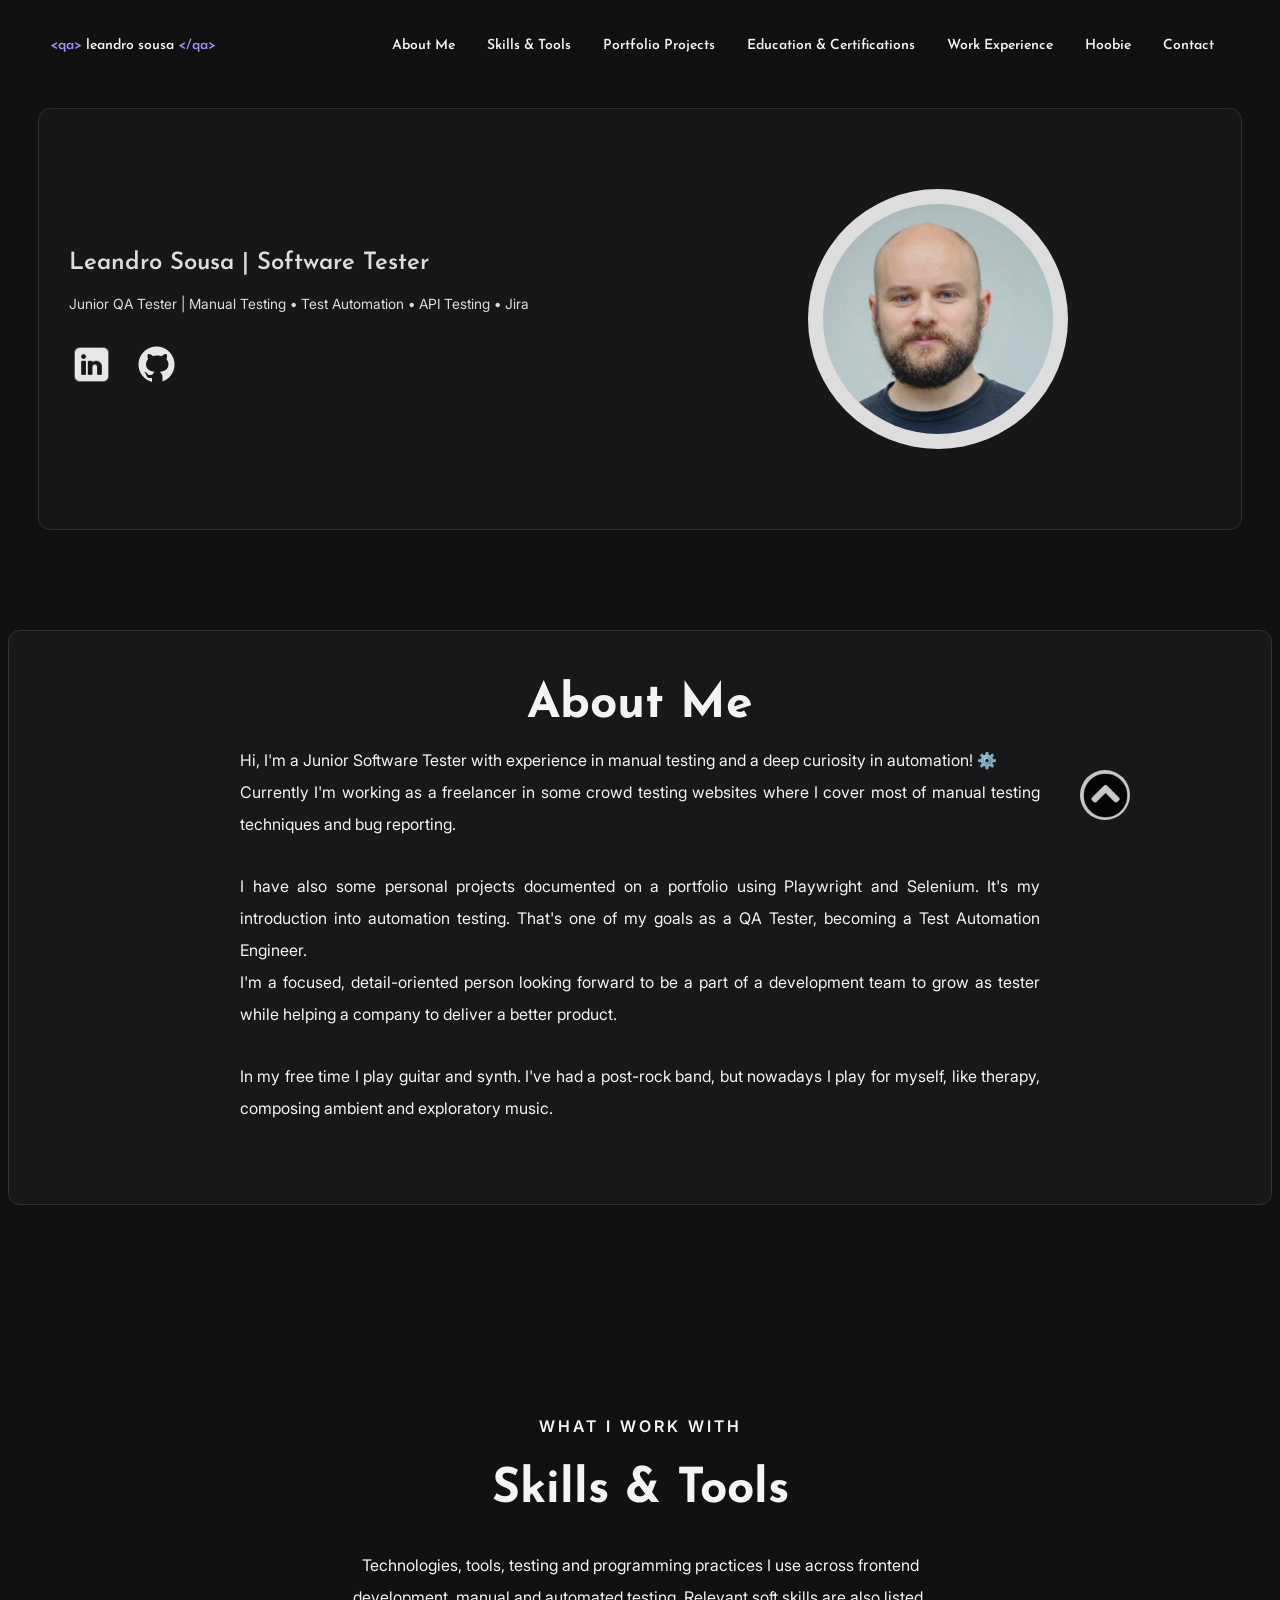
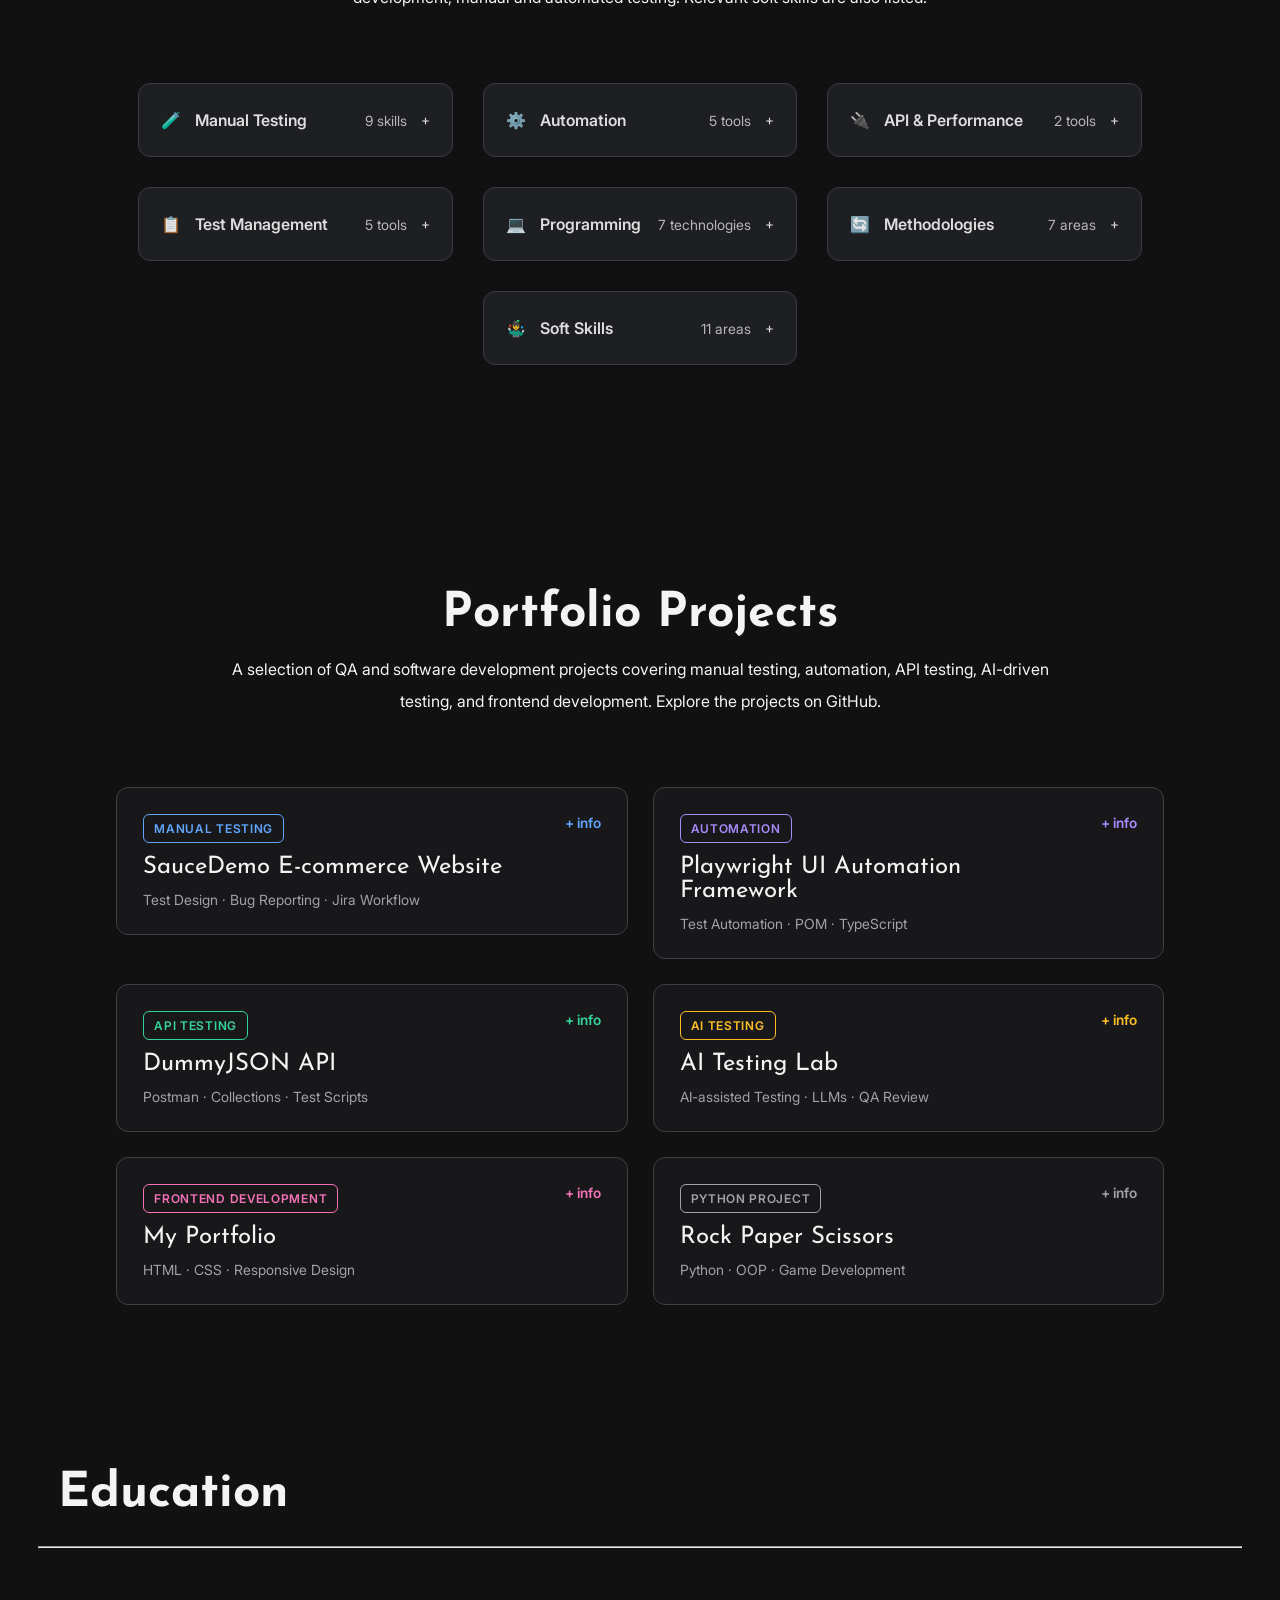
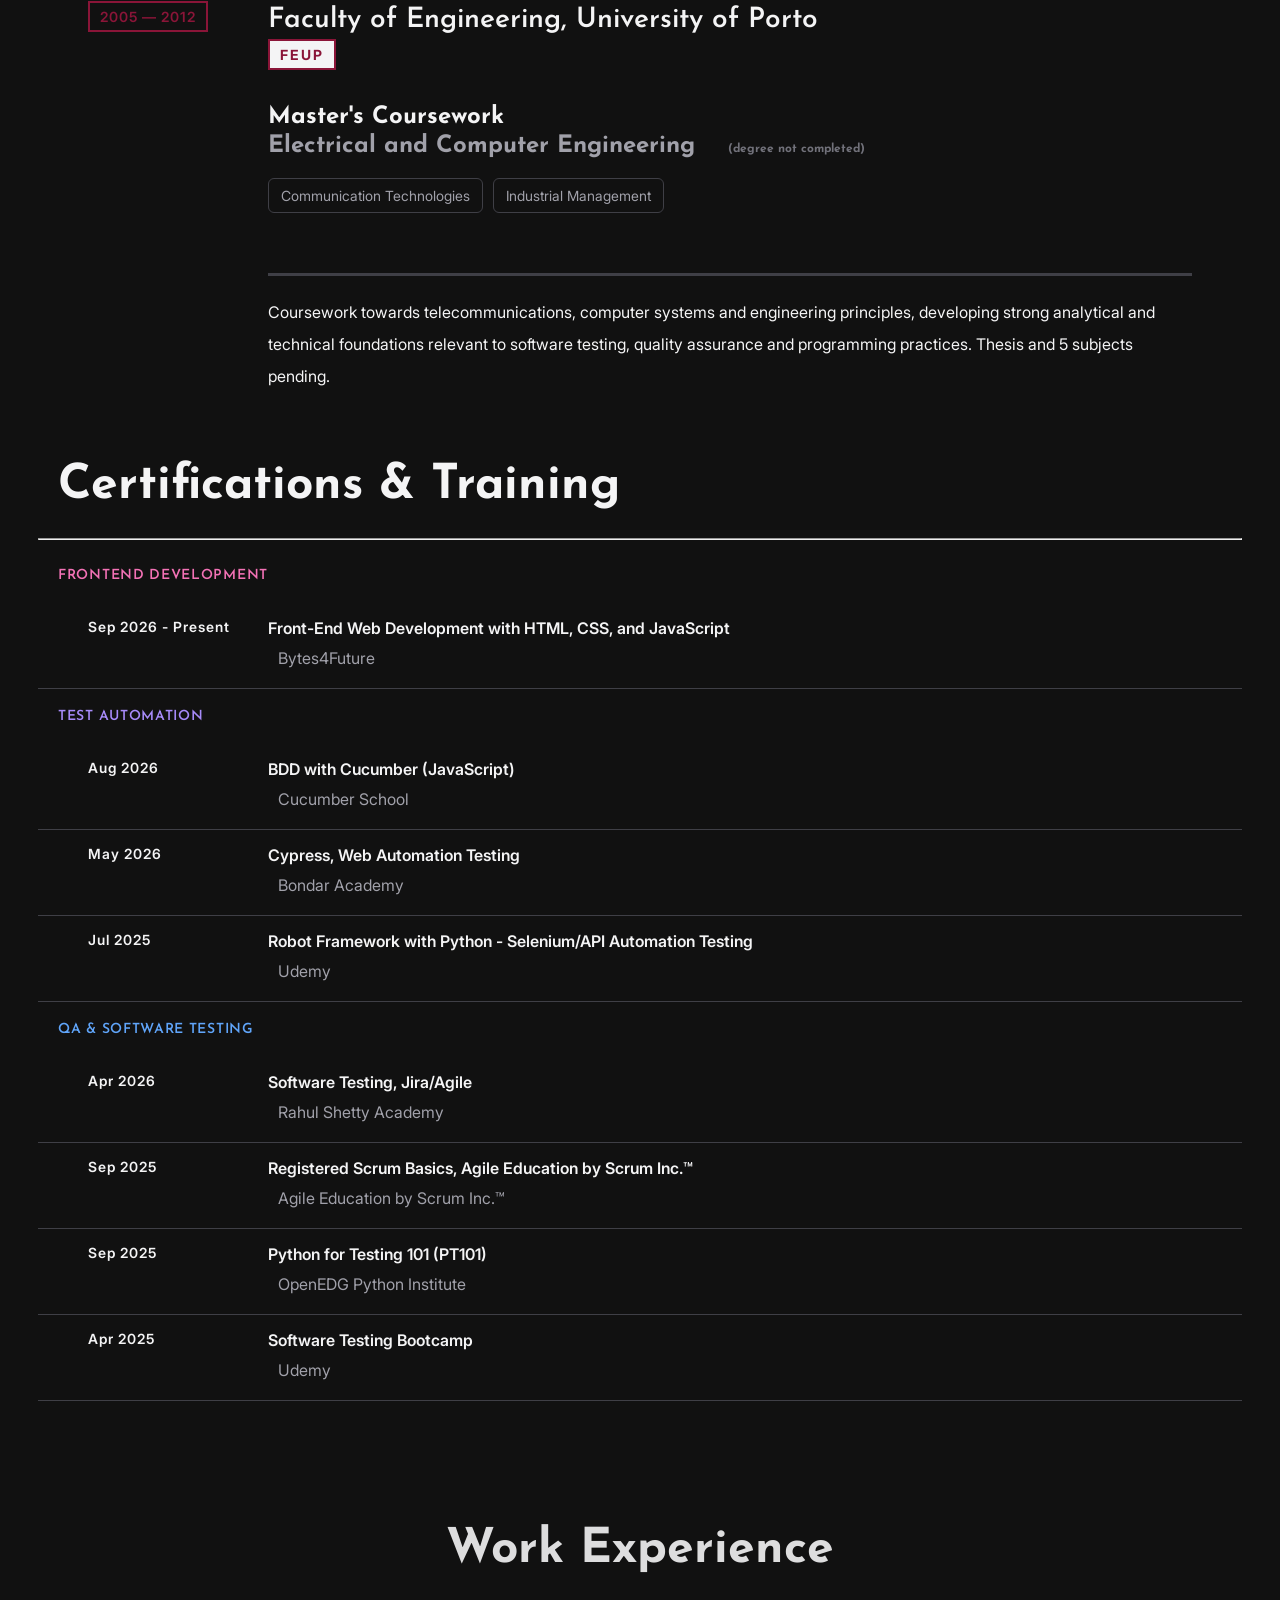
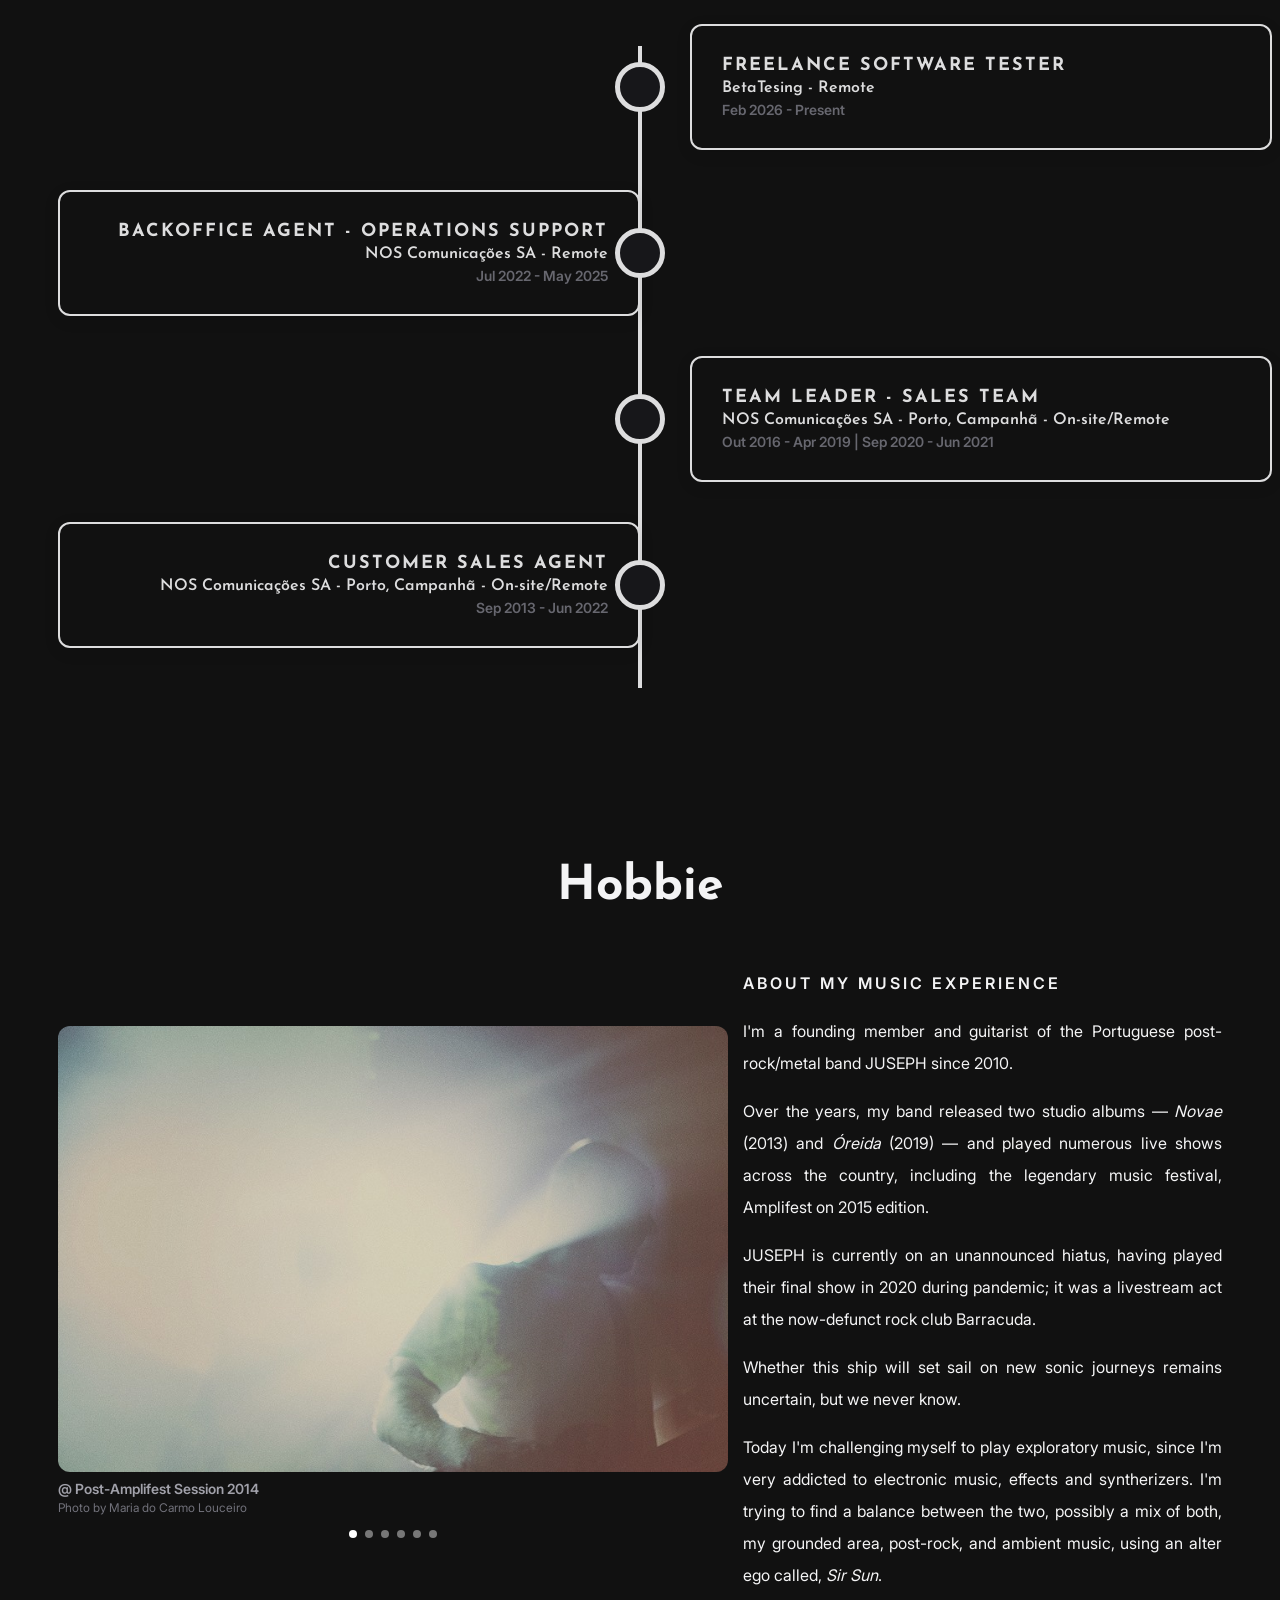
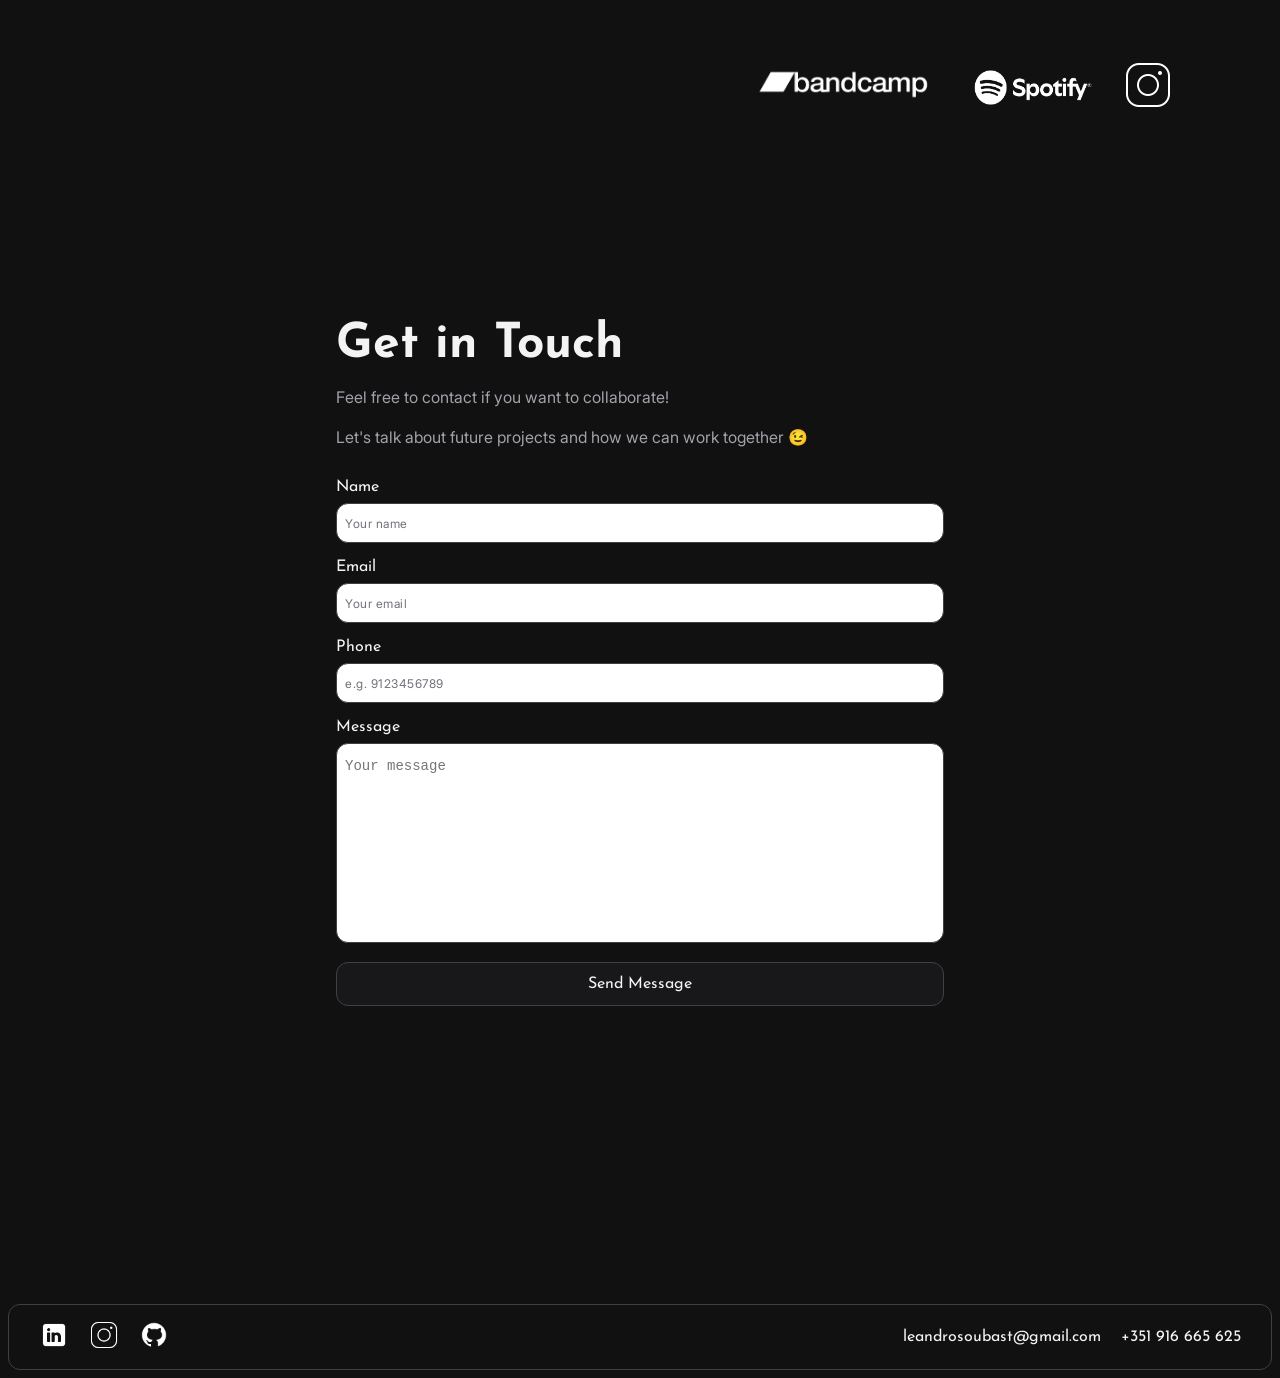
==== commit 2c6319c2: "working on css for styling and interface homogenization continue" ====
--- a/projecto-final/index.html
+++ b/projecto-final/index.html
@@ -12,7 +12,12 @@
 
     <!-- NAVIGATION BAR -->
     <nav>
-        <div class="container dark-box">
+        <div class="container">
+            <span class="logo-qa">
+                <span class="tag-color">&lt;qa&gt;</span>
+                leandro sousa
+                <span class="tag-color">&lt;/qa&gt;</span>
+            </span>
             <ul>
                 <li><a href="#about">About Me</a></li>
                 <li><a href="#skills">Skills & Tools</a></li>
@@ -26,7 +31,7 @@
     </nav>
 
     <!-- HERO HEADER -->
-    <header class="hero">
+    <header id="top" class="hero">
         <div class="container dark-box">
             <div class="hero-content">
                 <!-- Left side -->
@@ -77,7 +82,7 @@
 
                 <p class="about-me-text">
                     In my free time I play guitar and synth. I've had a post-rock band, but nowadays I play for myself,
-                    like therapy, composing ambient and exploratory music 🎹🎸🎶🎧
+                    like therapy, composing ambient and exploratory music.
                 </p>
             </div>
         </section>
@@ -523,7 +528,7 @@
                     <div class="certification-card">
                         <h3 class="certification-category front-end">Frontend Development</h3>
                         <div class="certification-item">
-                            <p class="certification-period">[2026 - Present]</p>
+                            <p class="certification-period">Sep 2026 - Present</p>
                             <div class="certification-content">
                                 <p class="certification-description">Front-End Web Development with HTML, CSS, and
                                     JavaScript</p>
@@ -535,21 +540,21 @@
                     <div class="certification-card">
                         <h3 class="certification-category test-automation">Test Automation</h3>
                         <div class="certification-item">
-                            <p class="certification-period">[Aug 2026]</p>
+                            <p class="certification-period">Aug 2026</p>
                             <div class="certification-content">
                                 <p class="certification-description">BDD with Cucumber (JavaScript)</p>
                                 <p class="certification-school">Cucumber School</p>
                             </div>
                         </div>
                         <div class="certification-item">
-                            <p class="certification-period">[May 2026]</p>
+                            <p class="certification-period">May 2026</p>
                             <div class="certification-content">
                                 <p class="certification-description">Cypress, Web Automation Testing</p>
                                 <p class="certification-school">Bondar Academy</p>
                             </div>
                         </div>
                         <div class="certification-item">
-                            <p class="certification-period">[Jul 2025]</p>
+                            <p class="certification-period">Jul 2025</p>
                             <div class="certification-content">
                                 <p class="certification-description">Robot Framework with Python - Selenium/API
                                     Automation
@@ -562,14 +567,14 @@
                     <div class="certification-card">
                         <h3 class="certification-category qa-software-testing">QA &amp; Software Testing</h3>
                         <div class="certification-item">
-                            <p class="certification-period">[Apr 2026]</p>
+                            <p class="certification-period">Apr 2026</p>
                             <div class="certification-content">
                                 <p class="certification-description">Software Testing, Jira/Agile</p>
                                 <p class="certification-school">Rahul Shetty Academy</p>
                             </div>
                         </div>
                         <div class="certification-item">
-                            <p class="certification-period">[Sep 2025]</p>
+                            <p class="certification-period">Sep 2025</p>
                             <div class="certification-content">
                                 <p class="certification-description">Registered Scrum Basics, Agile Education by
                                     Scrum
@@ -578,14 +583,14 @@
                             </div>
                         </div>
                         <div class="certification-item">
-                            <p class="certification-period">[Sep 2025]</p>
+                            <p class="certification-period">Sep 2025</p>
                             <div class="certification-content">
                                 <p class="certification-description">Python for Testing 101 (PT101)</p>
                                 <p class="certification-school">OpenEDG Python Institute</p>
                             </div>
                         </div>
                         <div class="certification-item">
-                            <p class="certification-period">[Apr 2025]</p>
+                            <p class="certification-period">Apr 2025</p>
                             <div class="certification-content">
                                 <p class="certification-description">Software Testing Bootcamp</p>
                                 <p class="certification-school">Udemy</p>
@@ -873,11 +878,14 @@
             </form>
         </section>
 
+        <!-- BACK TO TOP -->
+
+        <a class="to-top" href="#top" aria-label="back to top""><img src="icons/totop.webp"></a>
 </body>
 
 <!-- FOOTER -->
 <footer>
-    <div class="container dark-box">
+    <div class="container">
         <div class="social-links">
             <a href="https://www.linkedin.com/in/leandrosousabastos" target="_blank"><img src="icons/linkedin-icon.png"
                     alt="LinkedIn"></a>
@@ -886,8 +894,8 @@
         </div>
 
         <div class="contact-info">
-            <span>email: leandrosoubast@gmail.com</span>
-            <span>tel: +351 916 665 625</span>
+            <span>leandrosoubast@gmail.com</span>
+            <span>+351 916 665 625</span>
         </div>
     </div>
 </footer>
--- a/projecto-final/style.css
+++ b/projecto-final/style.css
@@ -41,7 +41,8 @@
 /* Aplica o comportamento de scroll suave e a margem de segurança para a navbar fixa */
 html {
     scroll-behavior: smooth;
-    /* Faz a transição de clique no menu ser suave */
+    container-type: scroll-state;
+    container-name: scroller;
 }
 
 section[id] {
@@ -69,6 +70,33 @@
     padding: 0 30px;
 }
 
+.to-top {
+    position: fixed;
+    bottom: 80px;
+    right: 150px;
+    width: 50px;
+    height: 50px;
+    background-color: var(--text-light);
+    border-radius: 50%;
+    display: flex;
+    align-items: center;
+    justify-content: center;
+    z-index: 1000;
+    opacity: 0.8;
+}
+
+.to-top img {
+    width: 45px;  
+    height: 45px;
+    display: block;
+}
+
+.to-top:hover {
+    opacity: 1;
+    cursor: pointer;
+    transform: translateY(-4px);
+    transition: opacity 0.3s ease;
+}
 
 /* =========================
    COMMON COMPONENT STYLE
@@ -238,30 +266,42 @@
 
 nav {
     position: fixed;
+
     top: 0;
     left: 0;
     width: 100%;
     z-index: 1000;
     padding: 10px 20px;
     box-sizing: border-box;
+
+    background-color: var(--background);
+    font-family: "Josefin Sans", sans-serif;
+}
+
+nav .container {
+    display: flex;
+    justify-content: space-between;
+    align-items: center;
+}
+
+.logo-qa {
+    font-size: var(--font-sm);
+    font-weight: 600;
+}
+
+.tag-color {
+    color: var(--accent);
 }
 
 nav ul {
     display: flex;
-    justify-content: center;
-    align-items: center;
+    justify-content: flex-end;
 
     font-size: var(--font-sm);
     font-weight: 600;
 
     list-style-type: none;
-    margin: 0 auto;
-    padding: 0;
-
-    border-radius: var(--border-radius);
-
-    max-width: 2100px;
-    width: 100%;
+    width: fit-content
 }
 
 nav ul li a {
@@ -276,6 +316,7 @@
 nav ul li a:hover {
     background-color: var(--background);
     border-radius: var(--border-radius);
+    border: 1px solid var(--border);
 }
 
 
@@ -713,6 +754,10 @@
     padding: 20px;
 }
 
+.education-section .container {
+    max-width: 1300px;
+}
+
 /* FEUP */
 
 .course-info {
@@ -868,7 +913,7 @@
 
 
 /* =========================
-   TIMELINE - WORK EXPERIENCE (A LINHA VERTICAL CONTÍNUA)
+   TIMELINE - WORK EXPERIENCE
 ========================= */
 
 .timeline-section .container {
@@ -1043,7 +1088,7 @@
 
     font-size: var(--font-section);
     font-weight: 700;
-    
+
     margin: 0 0 40px;
     text-align: center;
 }
@@ -1315,7 +1360,7 @@
 ========================= */
 
 footer {
-    margin-top: 30px;
+    margin-top: 250px;
     background: var(--background);
 }
 
@@ -1324,6 +1369,8 @@
     justify-content: space-between;
     align-items: center;
     padding: 15px 30px;
+    border: 1px solid var(--border);
+    border-radius: var(--border-radius);
 }
 
 footer .social-links {
@@ -1332,7 +1379,7 @@
 }
 
 footer .social-links a {
-    
+
     color: var(--text-light);
     text-decoration: none;
 
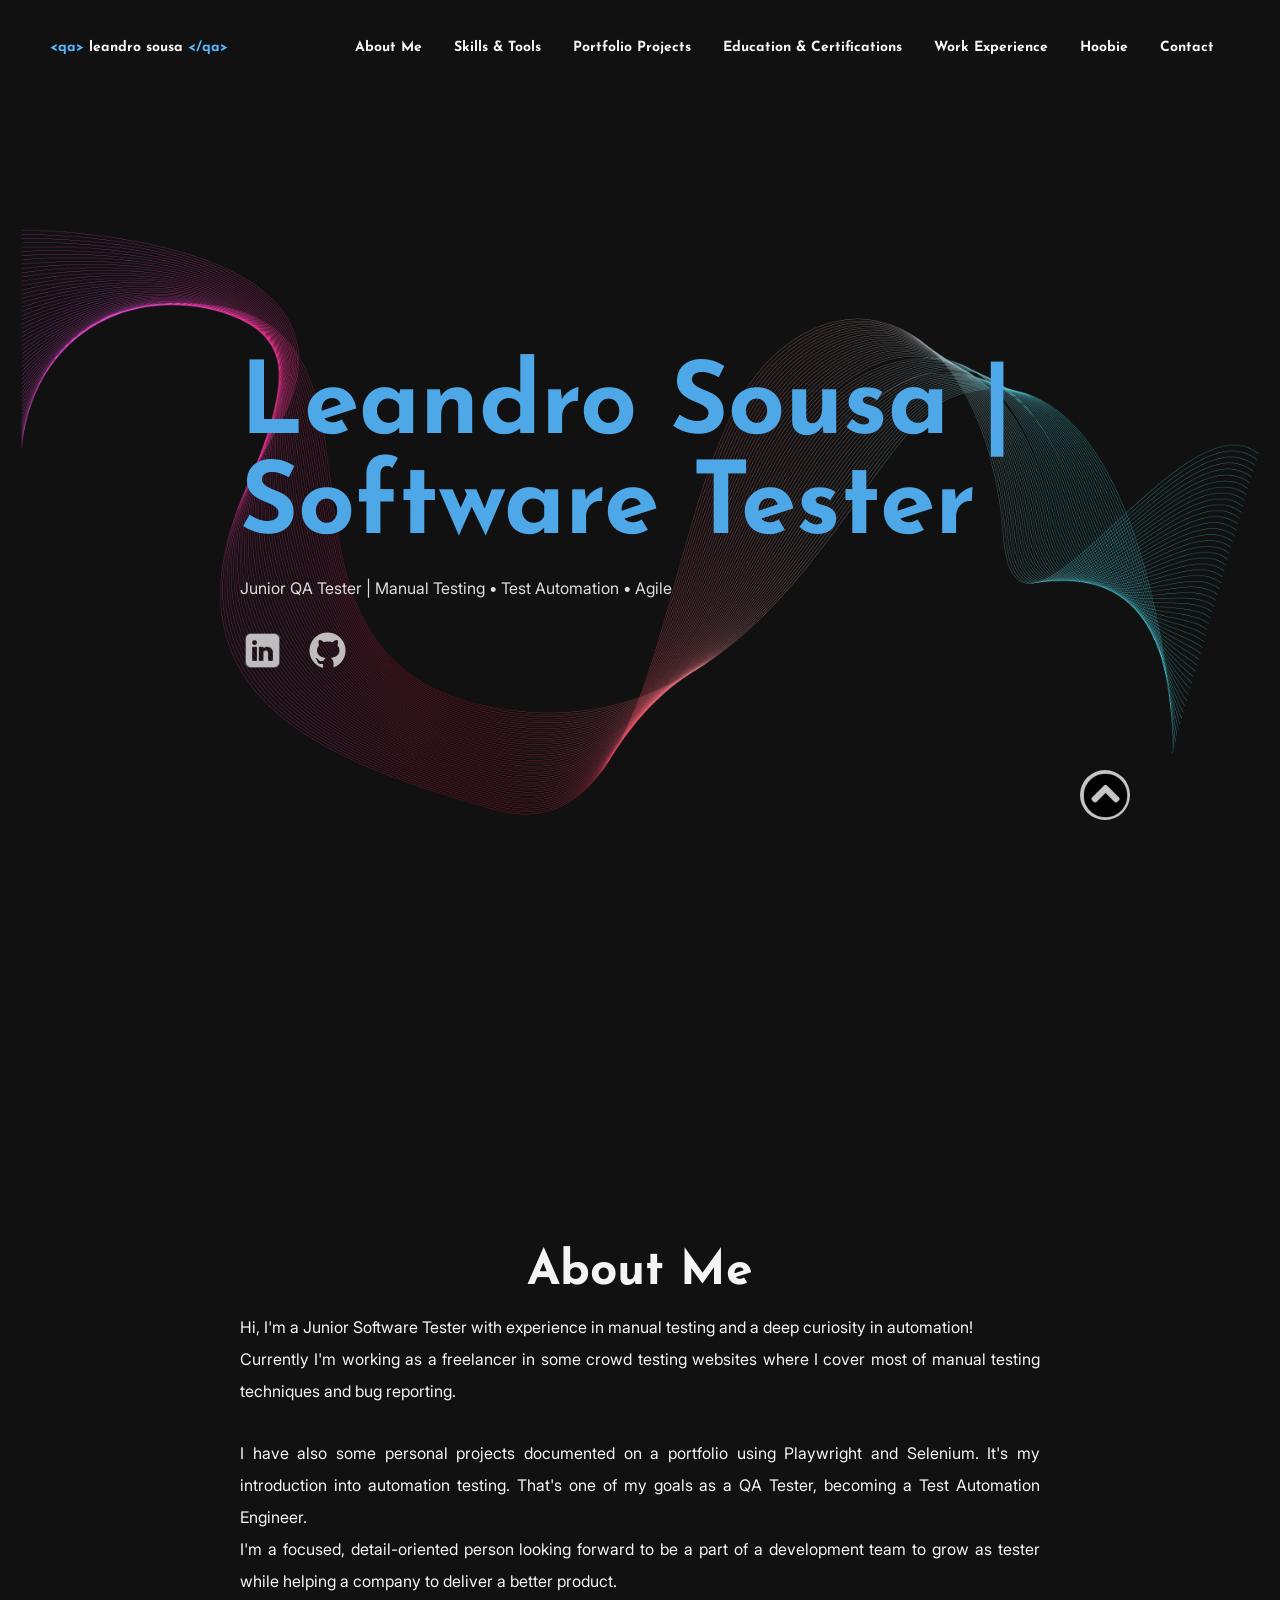
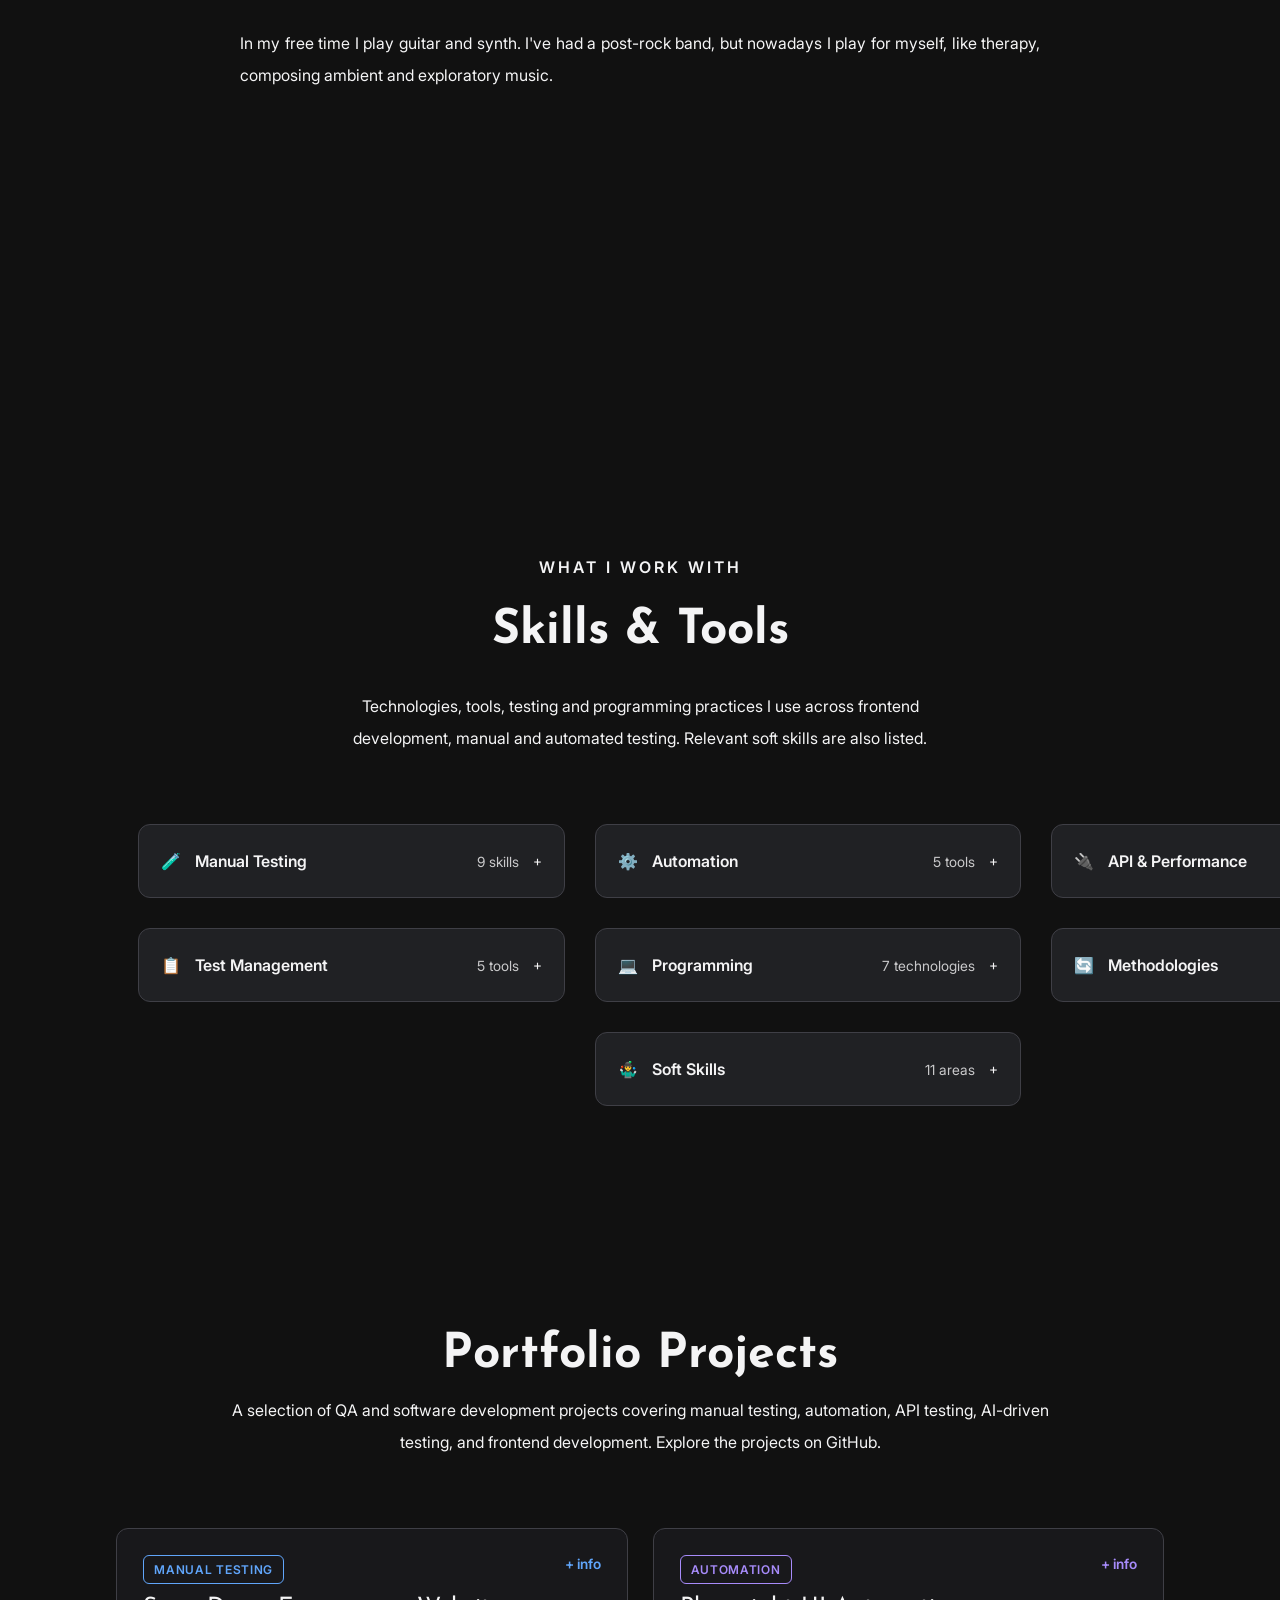
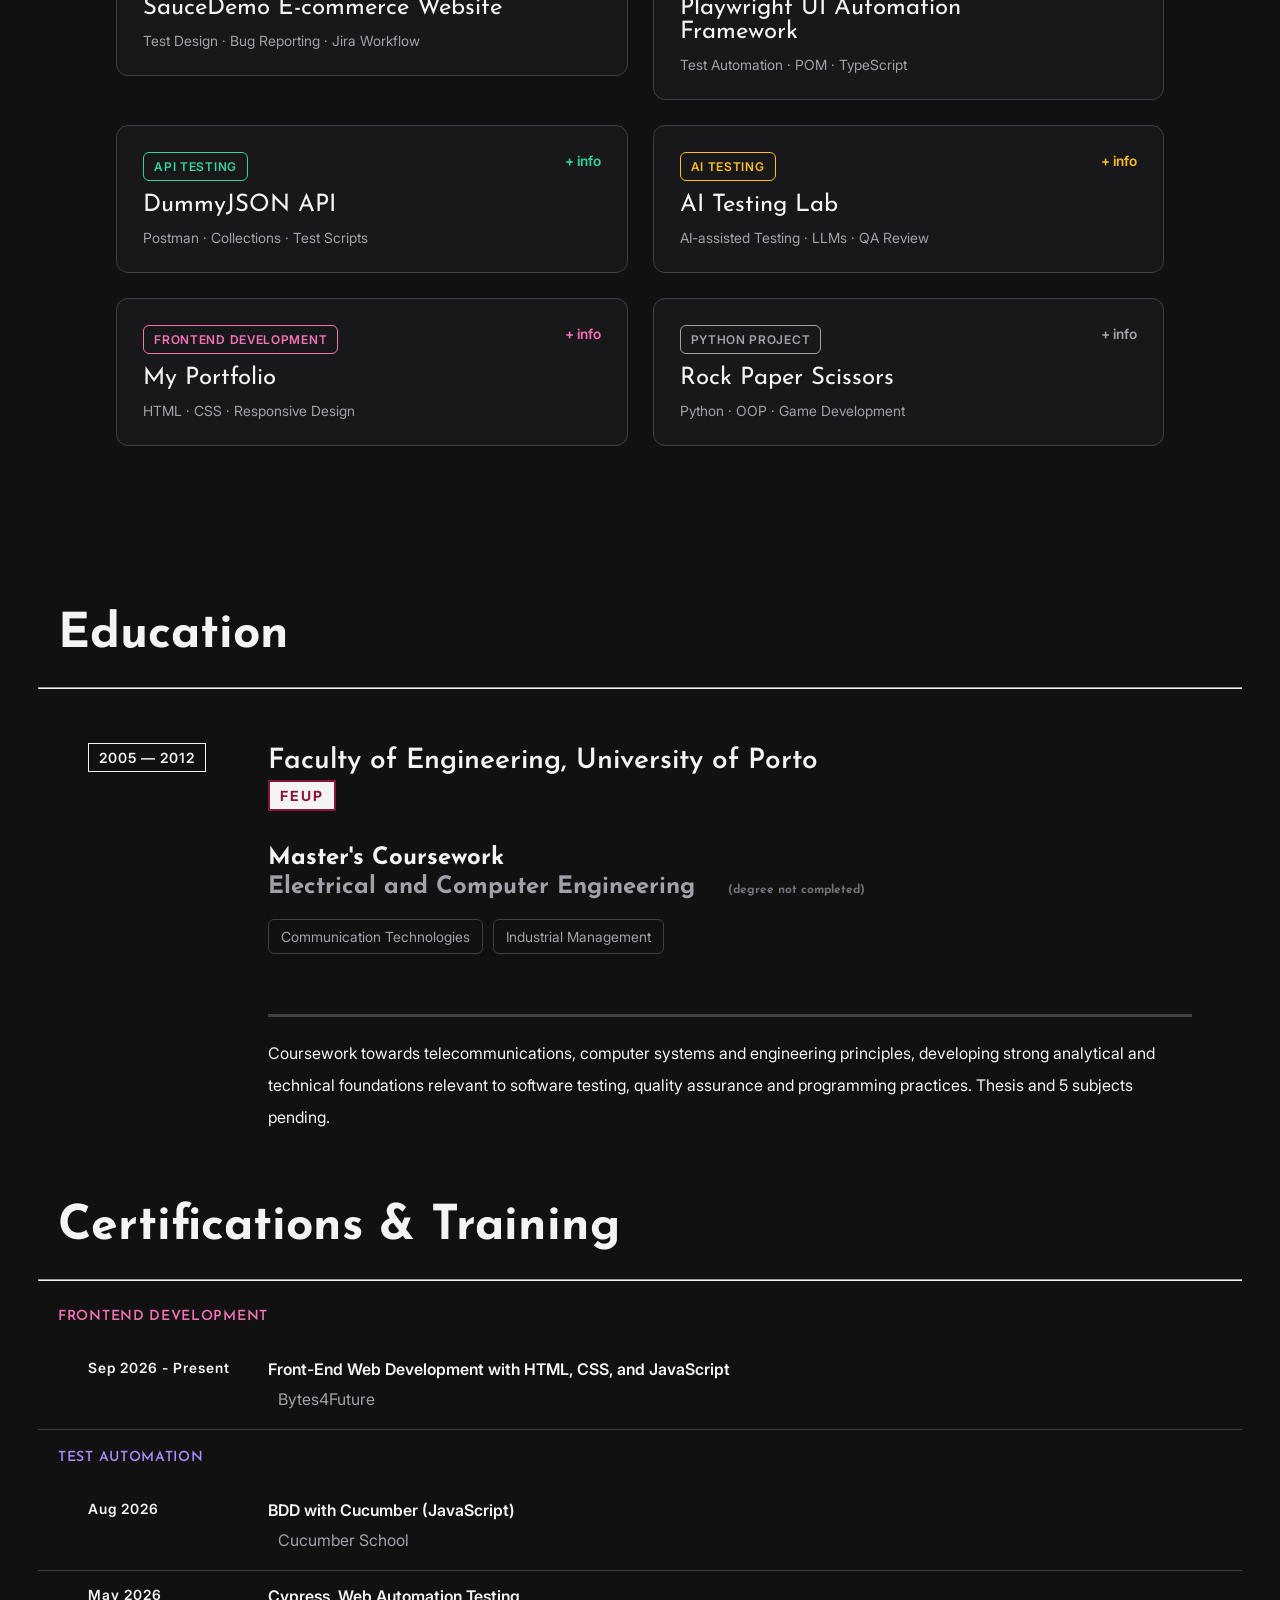
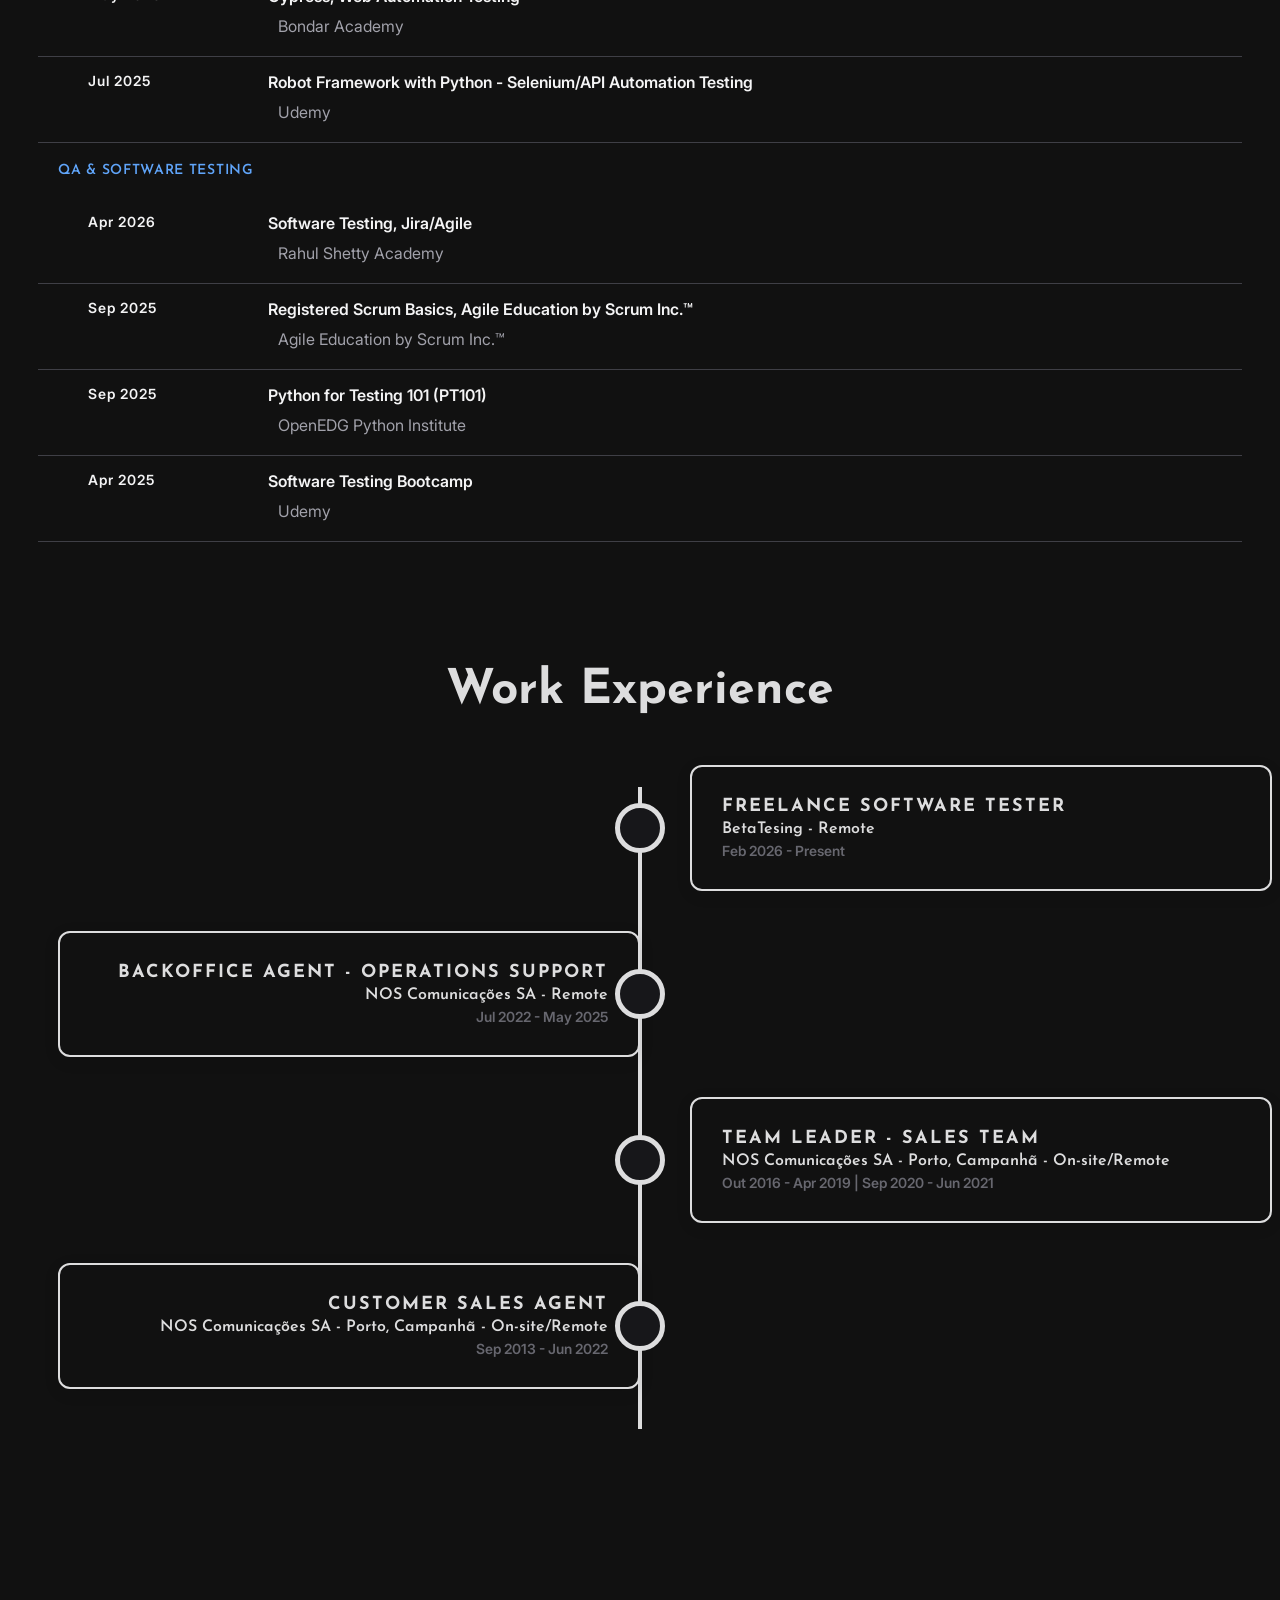
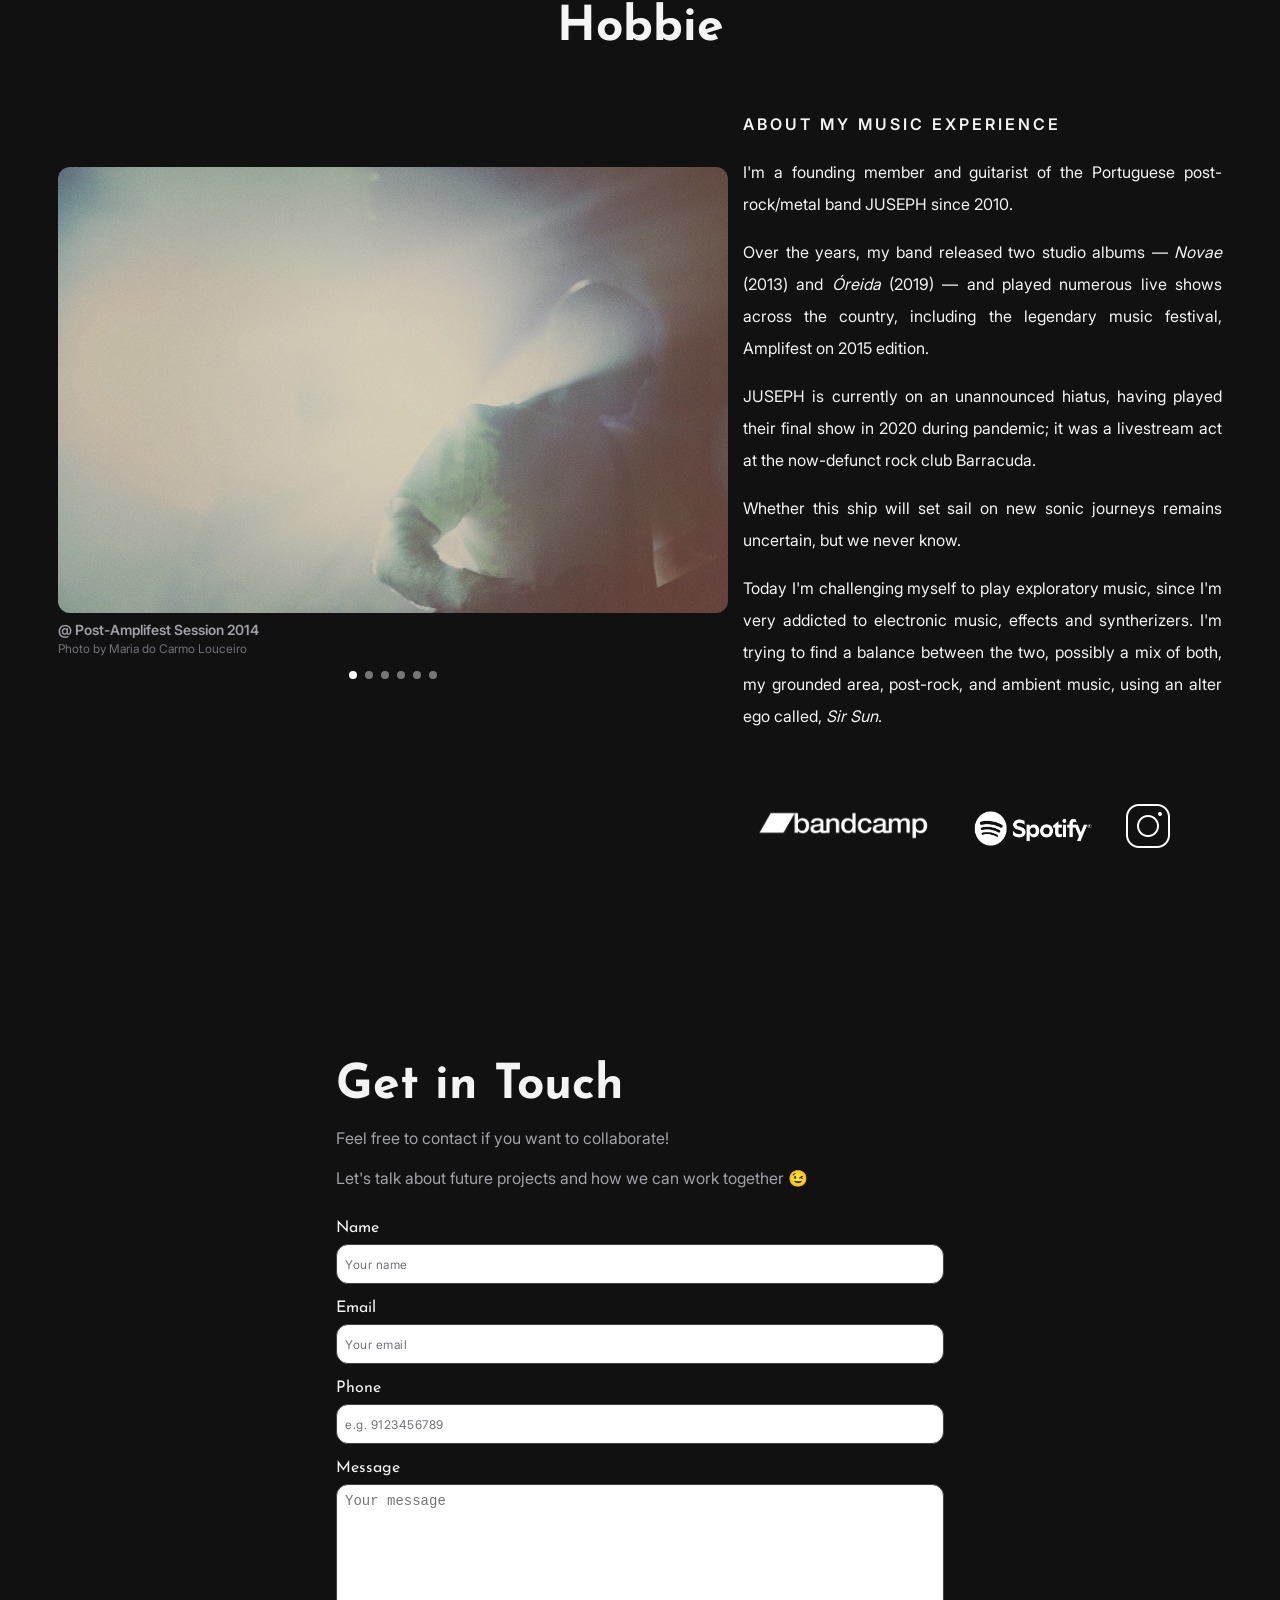
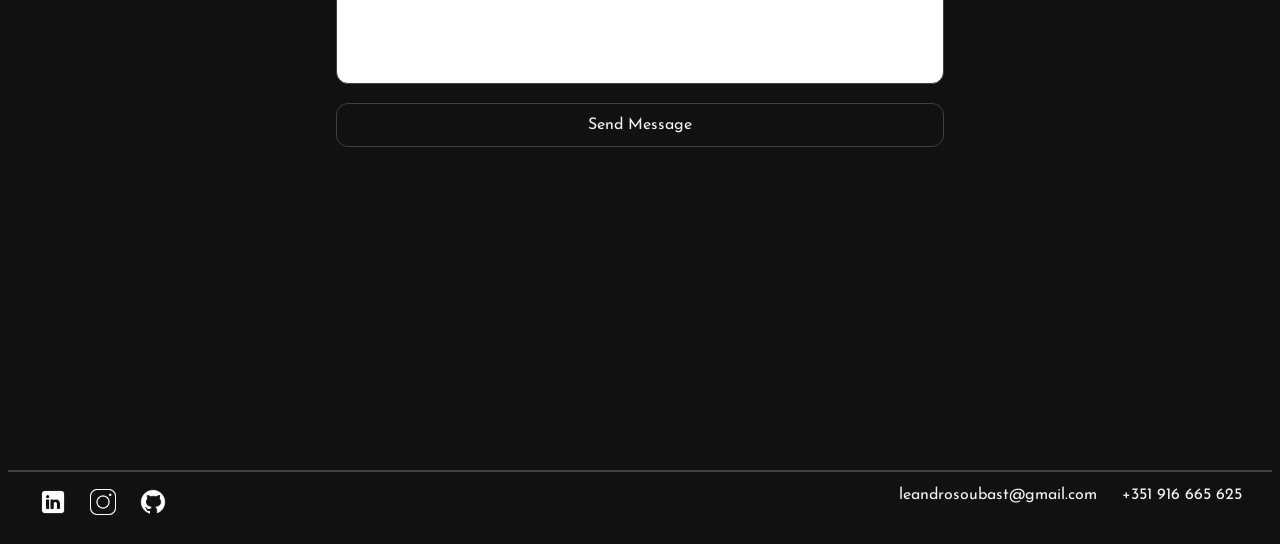
==== commit 67abe996: "working on css for styling and interface homogenization continue" ====
--- a/projecto-final/index.html
+++ b/projecto-final/index.html
@@ -32,27 +32,18 @@
 
     <!-- HERO HEADER -->
     <header id="top" class="hero">
-        <div class="container dark-box">
+        <div class="container">
             <div class="hero-content">
-                <!-- Left side -->
-                <div class="hero-text">
-                    <h1>Leandro Sousa | Software Tester</h1>
-                    <p class="hero-description">Junior QA Tester | Manual Testing • Test Automation • API Testing • Jira
-                    </p>
-
-                    <div class="social-links">
-                        <a href="https://www.linkedin.com/in/leandrosousabastos" target="_blank"
-                            rel="noopener noreferrer"> <img src="icons/linkedin-icon.png" alt="LinkedIn"></a>
-
-                        <a href="https://github.com/leansose" target="_blank" rel="noopener noreferrer"> <img
-                                src="icons/github-icon.png" alt="GitHub"></a>
-                    </div>
-                </div>
-
-                <!-- Right side -->
-                <div class="hero-image">
-                    <div class="big-circle"></div>
-                    <img src="foto_LS.jpeg" alt="Leandro Sousa" class="my-photo">
+                <h1>Leandro Sousa | Software Tester</h1>
+                <p class="hero-description">Junior QA Tester | Manual Testing • Test Automation • Agile
+                </p>
+
+                <div class="social-links">
+                    <a href="https://www.linkedin.com/in/leandrosousabastos" target="_blank" rel="noopener noreferrer">
+                        <img src="icons/linkedin-icon.png" alt="LinkedIn"></a>
+
+                    <a href="https://github.com/leansose" target="_blank" rel="noopener noreferrer"> <img
+                            src="icons/github-icon.png" alt="GitHub"></a>
                 </div>
             </div>
         </div>
@@ -62,12 +53,12 @@
     <main>
         <!-- ABOUT ME SECTION -->
         <section id="about" class="home-section">
-            <div class="container dark-box">
+            <div class="container">
                 <h2 class="title">About Me</h2>
 
                 <p class="about-me-text">
                     Hi, I'm a Junior Software Tester with experience in manual testing and a deep curiosity in
-                    automation! ⚙️<br>
+                    automation!<br>
                     Currently I'm working as a freelancer in some crowd testing websites where I cover most of manual
                     testing techniques and bug reporting.
                 </p>
@@ -850,7 +841,7 @@
                 <input type="hidden" name="access_key" value="9dc0027d-0c50-4278-89ca-c63cbfd0ed3f" />
                 <input type="hidden" name="subject" value="New Portfolio Contact" />
                 <input type="hidden" name="from_name" value="Leandro Sousa Portfolio" />
-                <!-- More custom ization options available in the docs: https://docs.web3forms.com -->
+                <!-- More custom options available in the docs: https://docs.web3forms.com -->
 
                 <div class="form-group-container">
                     <div class="form-group">
@@ -880,7 +871,7 @@
 
         <!-- BACK TO TOP -->
 
-        <a class="to-top" href="#top" aria-label="back to top""><img src="icons/totop.webp"></a>
+        <a class="to-top" href="#top" aria-label="back to top""><img src=" icons/totop.webp"></a>
 </body>
 
 <!-- FOOTER -->
--- a/projecto-final/style.css
+++ b/projecto-final/style.css
@@ -21,7 +21,7 @@
     --text-subtle: #71717a;
 
     --border: #3f3f46;
-    --accent: #a78bfa;
+    --accent: #55b9ff;
 
     /* Typography */
     --font-xs: 12px;
@@ -38,7 +38,6 @@
     --text-spacing: 2;
 }
 
-/* Aplica o comportamento de scroll suave e a margem de segurança para a navbar fixa */
 html {
     scroll-behavior: smooth;
     container-type: scroll-state;
@@ -47,7 +46,6 @@
 
 section[id] {
     scroll-margin-top: 100px;
-    /* Altere este valor para bater certo com a altura da sua navbar + um pequeno respiro */
 }
 
 section {
@@ -86,7 +84,7 @@
 }
 
 .to-top img {
-    width: 45px;  
+    width: 45px;
     height: 45px;
     display: block;
 }
@@ -114,13 +112,11 @@
 ========================= */
 
 body {
-    /* background-image: url(backgrounds/fundo3.jpg); */
-
+    /*background-image: url(backgrounds/fundo3.jpg);*/
     background-size: cover;
     background-position: center;
     background-repeat: repeat;
     background-attachment: fixed;
-
     font-family: "Inter", sans-serif;
     font-size: var(--font-md);
     color: var(--text-light);
@@ -141,7 +137,7 @@
 
 .section-description {
     font-size: var(--font-lg);
-    line-height: 1.6;
+    line-height: var(--text-spacing);
     color: var(--text-light);
 }
 
@@ -150,73 +146,59 @@
 ========================= */
 
 .hero {
+    padding: 50px 30px;
+    margin: 0 auto;
+    background-image: url(backgrounds/waves2.png);
+    background-size: contain;
+    background-position: center;
+    background-repeat: no-repeat;
     opacity: 0.9;
-    padding: 100px 30px;
+}
+
+.hero .container {
+    max-width: 1700px;
     margin: 0 auto;
-}
-
-
-/* Main layout */
+    padding: 300px 30px;
+}
 
 .hero-content {
-    max-width: 1200px;
+    max-width: 800px;
     margin: 0 auto;
-    display: grid;
-    grid-template-columns: 1fr 1fr;
-    align-items: center;
-    gap: 50px;
-    color: var(--text-light);
-}
-
-
-/* =========================
-   LEFT SIDE
-========================= */
-
-.hero-text {
     display: flex;
     flex-direction: column;
-    align-items: flex-start;
-}
-
-
-.hero-text h1 {
-    font-size: var(--font-xl);
-    font-weight: 600;
+}
+
+.hero-content h1 {
+    font-weight: 700;
+    font-size: 100px;
+    color: var(--accent);
     margin: 0 0 20px;
 }
 
-
 .hero-description {
-    font-size: var(--font-sm);
-    font-family: "Inter", sans-serif;
     margin: 0 0 30px;
-    color: var(--text-light);
-}
-
-
-/* =========================
-   SOCIAL LINKS
-========================= */
+}
+
+
+/* SOCIAL LINKS */
 
 .hero .social-links {
     display: flex;
     gap: 20px;
 }
-
 
 .hero .social-links a {
     display: block;
     width: 45px;
     height: 45px;
     transition: transform 0.25s ease;
-}
-
+    opacity: 0.8;
+}
 
 .hero .social-links a:hover {
     transform: translateY(-4px);
-}
-
+    opacity: 1;
+}
 
 .hero .social-links img {
     width: 100%;
@@ -224,56 +206,18 @@
     object-fit: contain;
 }
 
-
-/* =========================
-   RIGHT SIDE
-========================= */
-
-.hero-image {
-    position: relative;
-    display: flex;
-    justify-content: center;
-    align-items: center;
-    min-height: 420px;
-}
-
-
-/* White circle */
-
-.big-circle {
-    position: absolute;
-    width: 260px;
-    height: 260px;
-    background-color: var(--text-light);
-    border-radius: 50%;
-}
-
-
-/* Profile photo */
-
-.my-photo {
-    position: relative;
-    z-index: 1;
-    width: 230px;
-    height: 230px;
-    object-fit: cover;
-    border-radius: 50%;
-}
-
 /* =========================
    NAVIGATION BAR
 ========================= */
 
 nav {
     position: fixed;
-
     top: 0;
     left: 0;
     width: 100%;
     z-index: 1000;
     padding: 10px 20px;
     box-sizing: border-box;
-
     background-color: var(--background);
     font-family: "Josefin Sans", sans-serif;
 }
@@ -286,7 +230,7 @@
 
 .logo-qa {
     font-size: var(--font-sm);
-    font-weight: 600;
+    font-weight: 700;
 }
 
 .tag-color {
@@ -296,10 +240,7 @@
 nav ul {
     display: flex;
     justify-content: flex-end;
-
-    font-size: var(--font-sm);
-    font-weight: 600;
-
+    font-weight: 700;
     list-style-type: none;
     width: fit-content
 }
@@ -307,6 +248,7 @@
 nav ul li a {
     display: block;
     color: var(--text-light);
+    font-size: var(--font-sm);
     text-align: center;
     padding: 14px 16px;
     text-decoration: none;
@@ -324,18 +266,16 @@
    MAIN SECTIONS
 ========================= */
 
-/* HOME SECTION */
+/* ABOUT ME SECTION */
 
 .home-section .container {
     display: flex;
     flex-direction: column;
     align-items: center;
-    padding: 50px;
+    padding: 225px 50px 225px;
 }
 
 .home-section .title {
-    font-weight: bold;
-    color: var(--text-light);
     margin-bottom: 20px;
     font-size: var(--font-section);
     font-weight: 700;
@@ -361,7 +301,6 @@
     padding: 100px;
 }
 
-
 /* HEADER */
 
 .section-header .container {
@@ -387,9 +326,7 @@
 .section-description {
     font-size: var(--font-md);
     font-weight: 400;
-
     max-width: 600px;
-
     margin: 0 auto;
     line-height: var(--text-spacing);
 }
@@ -401,14 +338,13 @@
     grid-template-columns: repeat(3, 1fr);
     gap: 30px;
     align-items: start;
-}
-
+    width: 1400px;
+}
 
 /* SKILL CARD */
 
 .skill-card {
     background-color: var(--card-background);
-    opacity: 0.9;
     border: 1px solid var(--border);
     border-radius: var(--border-radius);
     overflow: hidden;
@@ -417,15 +353,12 @@
         box-shadow 0.25s ease;
 }
 
-
-
 .skill-card:hover {
     transform: translateY(-4px);
-    border-color: var(--border);
-    box-shadow: 0 10px 30px rgba(0, 0, 0, 0.15);
-}
-
-/* Soft Skills Grid */
+    border-color: var(--text-light);
+}
+
+/* Soft Skills Grid Position */
 
 .soft-skills {
     grid-column: 2;
@@ -436,16 +369,12 @@
 
 .skill-card summary {
     display: grid;
-
     grid-template-columns: auto 1fr auto auto;
     align-items: center;
     gap: 14px;
-
     padding: 22px;
-
     cursor: pointer;
     list-style: none;
-
     font-family: "Inter", sans-serif;
     color: var(--text-light);
 }
@@ -454,24 +383,20 @@
     display: none;
 }
 
-
 .skill-icon {
     font-size: var(--font-md);
     line-height: 0.5;
 }
 
-
 .skill-title {
     font-size: var(--font-md);
     font-weight: 600;
 }
 
-
 .skill-count {
     font-size: var(--font-sm);
     opacity: 0.8;
 }
-
 
 .skill-arrow {
     font-size: var(--font-sm);
@@ -480,31 +405,25 @@
     line-height: 2;
 }
 
-
 /* Arrow animation */
 
 .skill-card[open] .skill-arrow {
     transform: rotate(45deg);
 }
 
-
 /* Content */
 
 .skill-content {
     display: flex;
     flex-wrap: wrap;
-    gap: 8px;
-
+    gap: 10px;
     padding: 0 22px 22px;
 }
-
 
 .skill-content span {
     padding: 7px 11px;
-
     border: 1px solid var(--border);
     border-radius: 6px;
-
     font-size: var(--font-sm);
     background-color: var(--background-dark);
     color: var(--text-light);
@@ -775,12 +694,12 @@
 
 .course-header .course-period {
     margin: 0;
-    color: #8A1538;
+    color: var(--text-light);
     font-size: var(--font-sm);
     font-weight: 600;
     letter-spacing: 1px;
 
-    border: 2px solid #8A1538;
+    border: 1px solid var(--text-light);
     width: fit-content;
     padding: 5px 10px;
 }
@@ -1080,7 +999,6 @@
     padding: 50px;
 }
 
-
 /* SECTION TITLE */
 
 .music-section .section-title {
@@ -1108,14 +1026,12 @@
     gap: 15px;
 }
 
-
 /* GALLERY */
 
 .music-gallery {
     display: flex;
     justify-content: center;
 }
-
 
 /* CAROUSEL */
 
@@ -1124,13 +1040,11 @@
     padding-top: 75px;
 }
 
-
 /* Hide radio buttons */
 
 .carousel input[type="radio"] {
     display: none;
 }
-
 
 /* Carousel slides */
 
@@ -1139,14 +1053,12 @@
     overflow: hidden;
 }
 
-
 /* Hide all slides */
 
 .slide {
     display: none;
     width: 800px;
 }
-
 
 /* Show selected slide */
 
@@ -1159,7 +1071,6 @@
     display: block;
 }
 
-
 /* IMAGES */
 
 .bandimg img {
@@ -1170,10 +1081,7 @@
     border-radius: var(--border-radius);
 }
 
-
-/* =========================
-   SLIDE INFORMATION
-========================= */
+/* SLIDE INFORMATION */
 
 .slide-info {
     margin-top: 8px;
@@ -1193,10 +1101,7 @@
     font-weight: 400;
 }
 
-
-/* =========================
-   CAROUSEL DOTS
-========================= */
+/* CAROUSEL DOTS */
 
 .carousel-dots {
     display: flex;
@@ -1205,18 +1110,13 @@
     margin-top: 15px;
 }
 
-
 .dot {
     width: 8px;
     height: 8px;
-
     border-radius: 50%;
-
     background-color: #777;
-
     cursor: pointer;
 }
-
 
 /* Active dot */
 
@@ -1241,9 +1141,6 @@
     text-align: justify;
 }
 
-
-/* Push links to the bottom */
-
 .band-links {
     display: flex;
     margin-top: auto;
@@ -1291,7 +1188,6 @@
 .form-group {
     display: flex;
     flex-direction: column;
-    border-radius: var(--border-radius);
 }
 
 .form-label {
@@ -1309,8 +1205,7 @@
     height: 2.5rem;
     width: 100%;
     border-radius: var(--border-radius);
-    font-size: 0.875rem;
-    line-height: var(--text-spacing);
+    font-size: var(--font-sm);
 }
 
 .form-input::placeholder,
@@ -1326,10 +1221,10 @@
 .form-textarea:focus-visible {
     outline: 1px solid var(--text-light);
     outline-offset: 2px;
+    color: #111111;
     font-size: var(--font-sm);
     font-weight: 400;
     font-family: 'Inter', sans-serif;
-    color: var(--text-muted);
 }
 
 .form-textarea {
@@ -1340,7 +1235,7 @@
 .form-submit {
     width: 100%;
     margin-top: 1.2rem;
-    background-color: var(--background-dark);
+    background-color: var(--background);
     font-size: var(--font-md);
     font-family: "Josefin Sans", sans-serif;
     color: var(--text-light);
@@ -1350,8 +1245,6 @@
 }
 
 .form-submit:hover {
-    background-color: #111111;
-    border-radius: var(--border-radius);
     border: 1px solid var(--text-light);
 }
 
@@ -1360,29 +1253,20 @@
 ========================= */
 
 footer {
-    margin-top: 250px;
-    background: var(--background);
+    margin-top: 275px;
 }
 
 footer .container {
     display: flex;
     justify-content: space-between;
-    align-items: center;
     padding: 15px 30px;
-    border: 1px solid var(--border);
-    border-radius: var(--border-radius);
+    border-top: 2px solid var(--border);
+    background-color: var(--background);
 }
 
 footer .social-links {
     display: flex;
     gap: 20px;
-}
-
-footer .social-links a {
-
-    color: var(--text-light);
-    text-decoration: none;
-
 }
 
 footer .social-links img {
@@ -1390,10 +1274,14 @@
     height: 30px;
 }
 
+footer .social-links a:hover {
+    transform: translateY(-4px);
+}
+
 footer .contact-info {
     display: flex;
+    gap: 25px;
     font-family: "Josefin Sans", sans-serif;
-    gap: 20px;
 }
 
 /* FONTS */
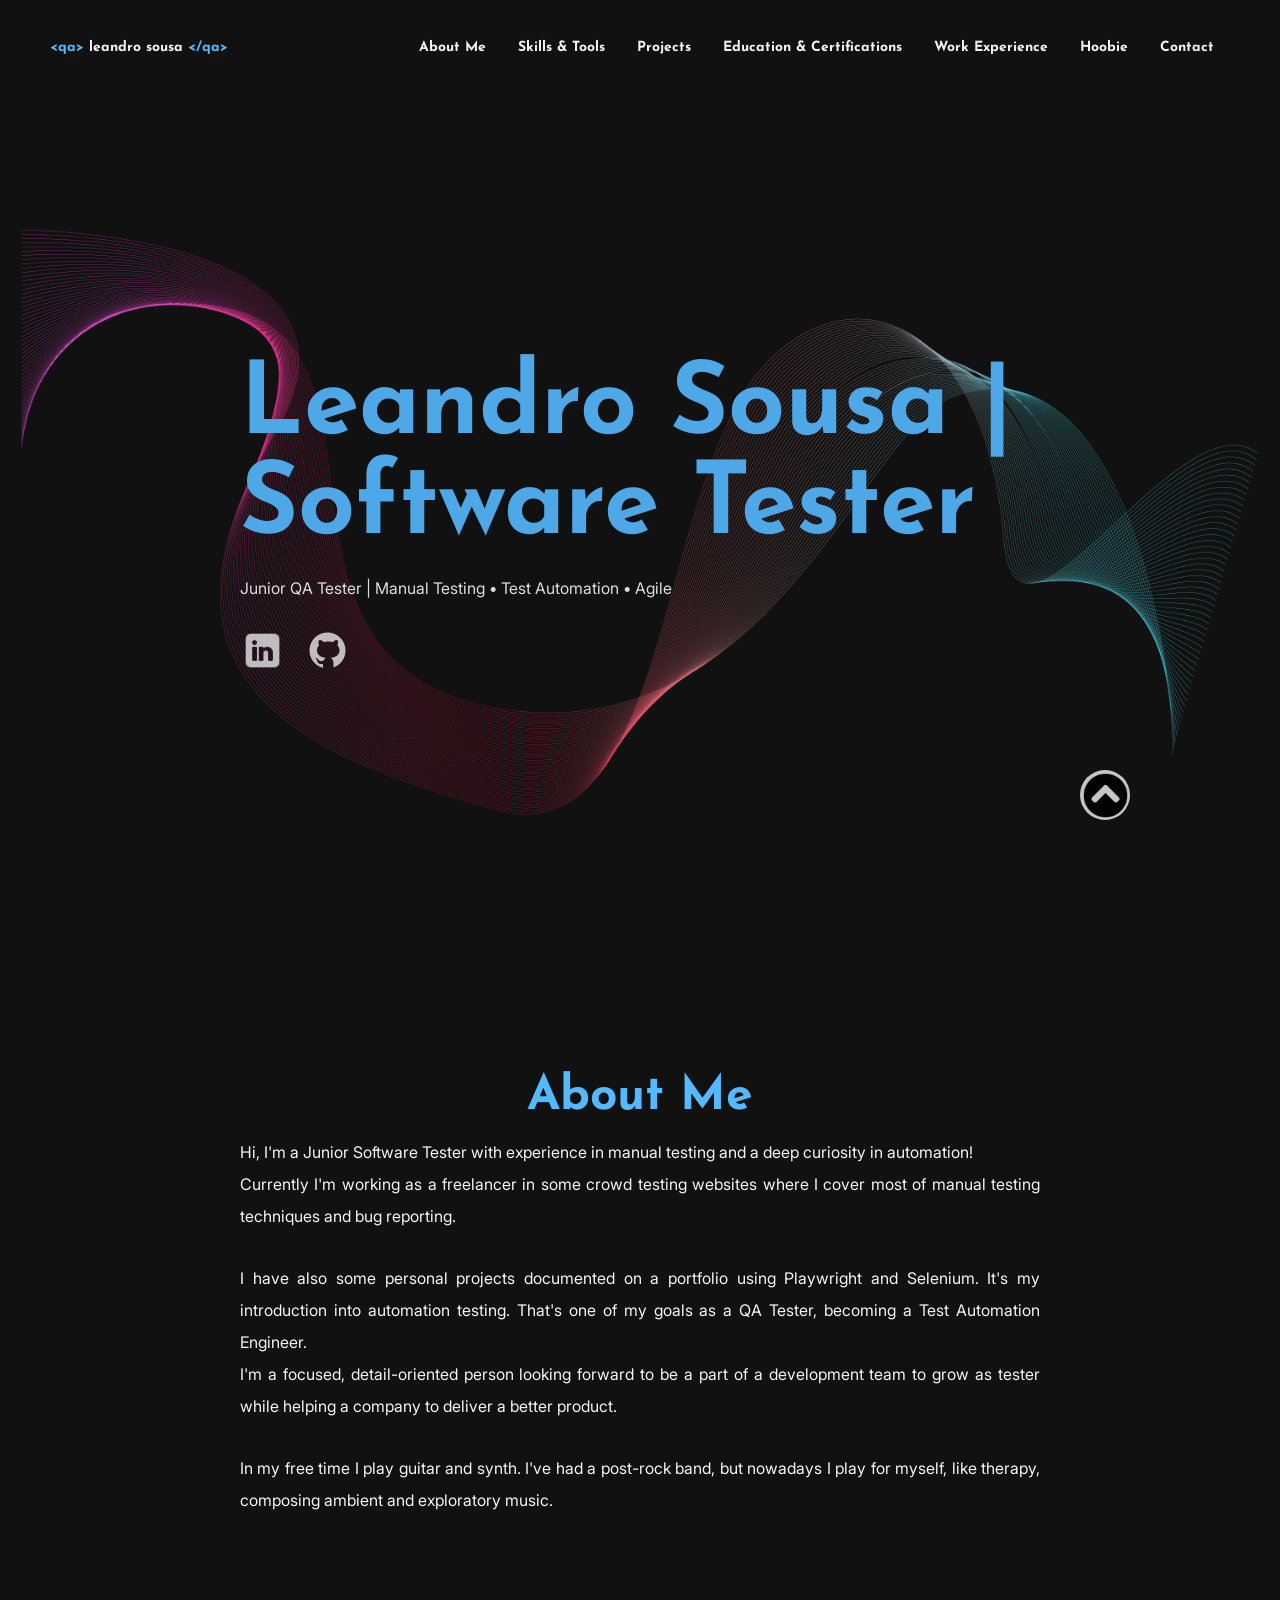
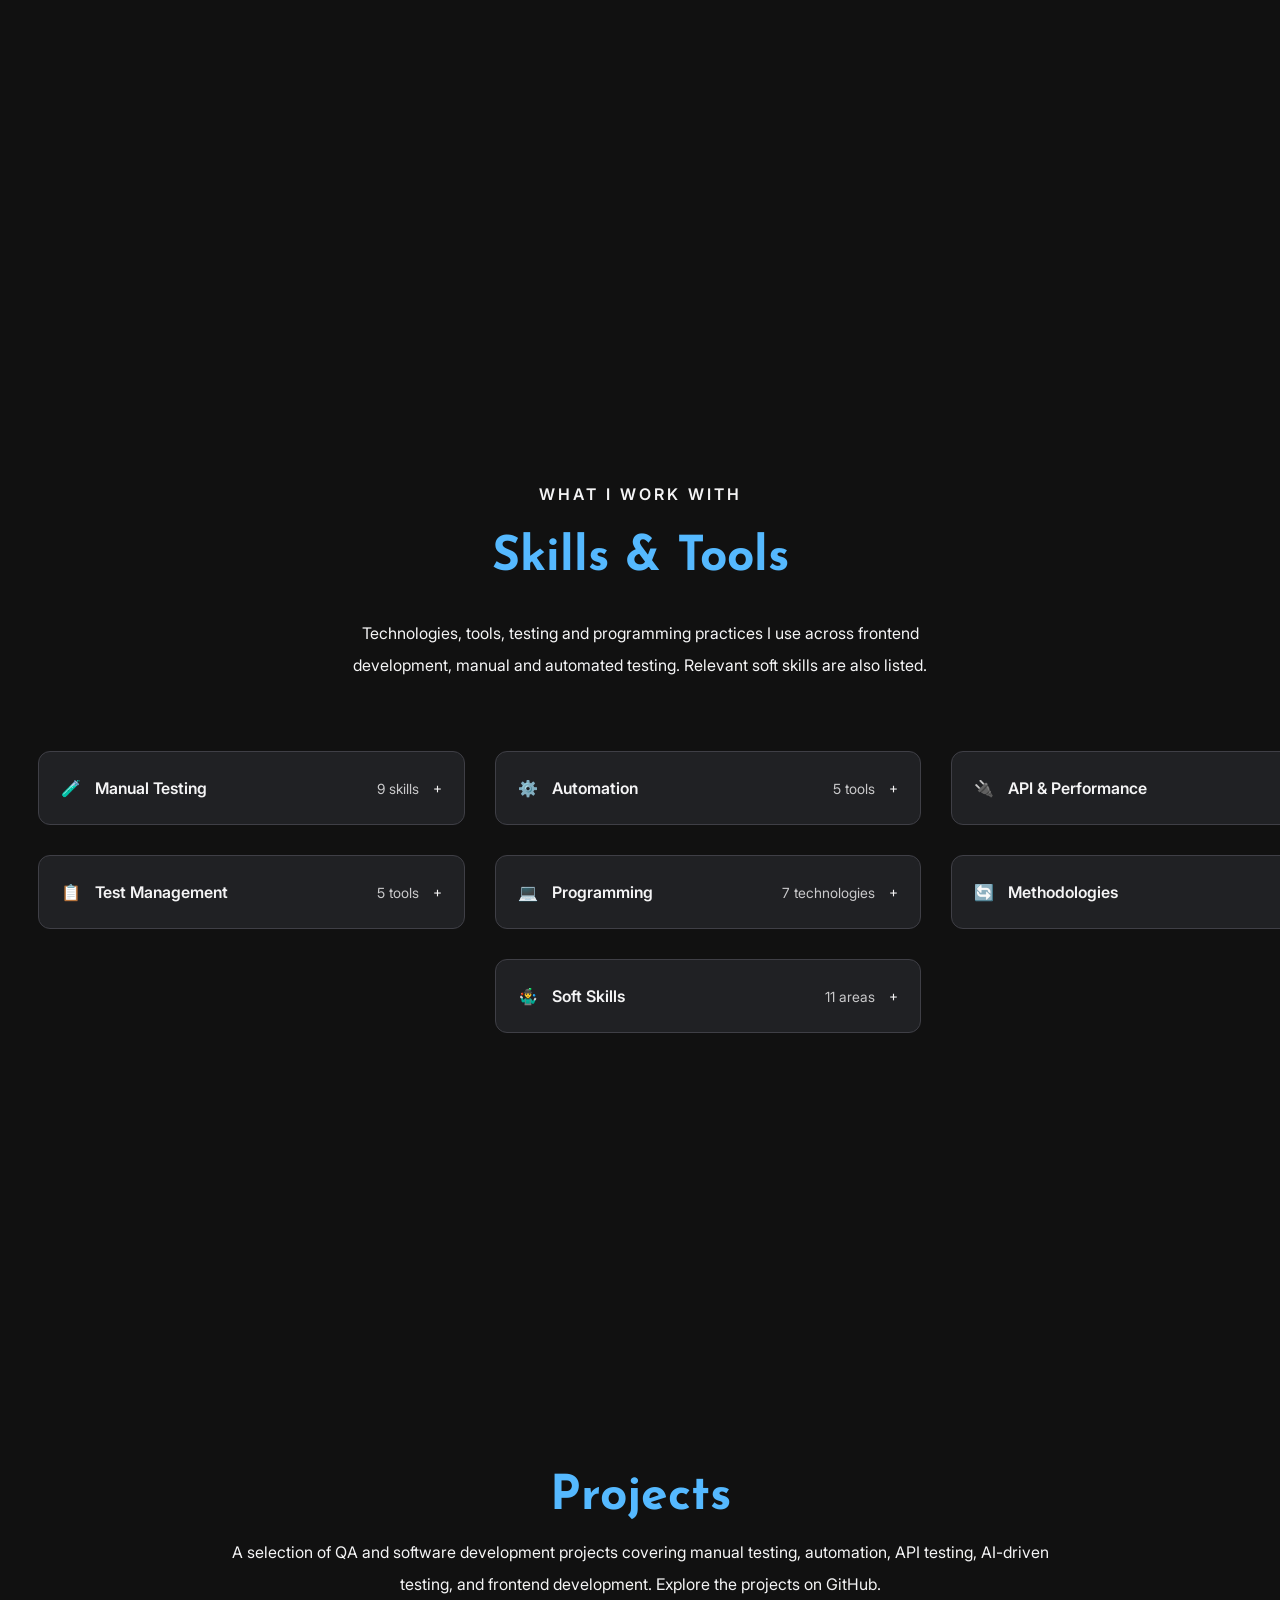
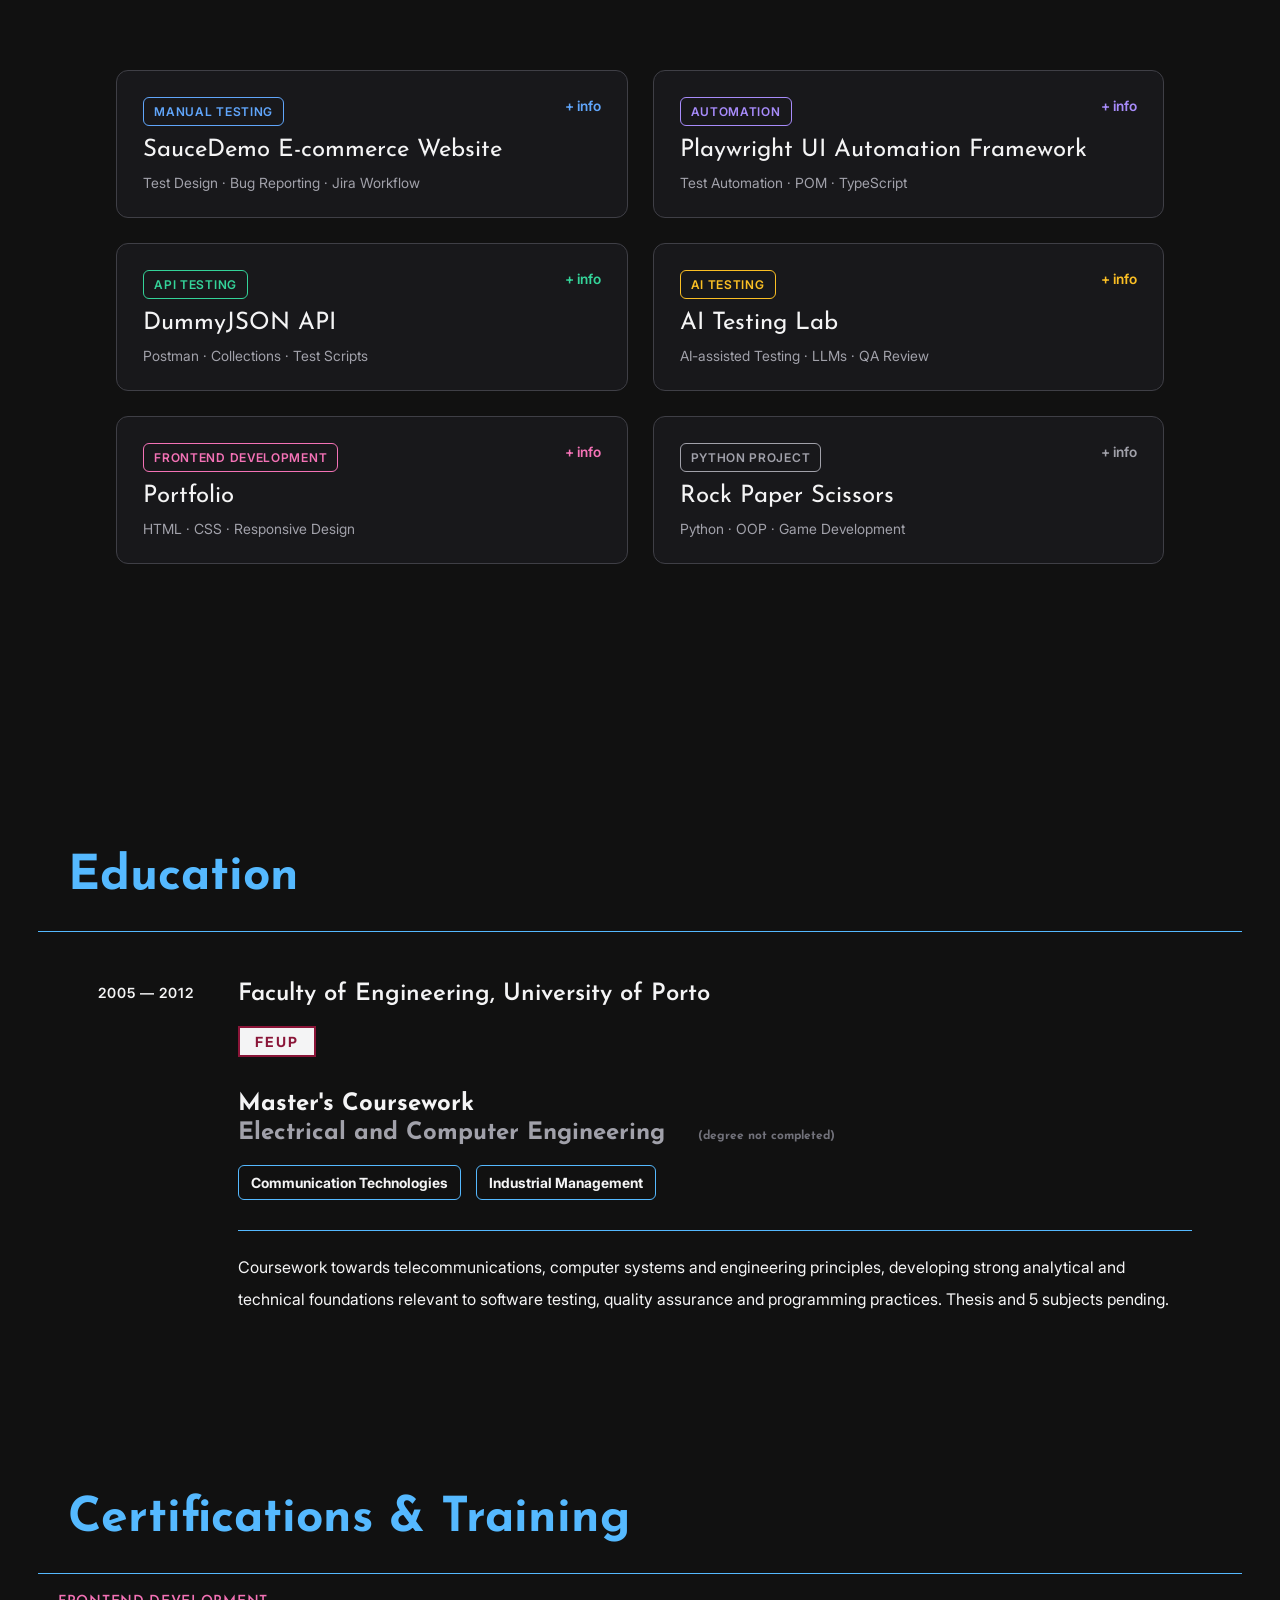
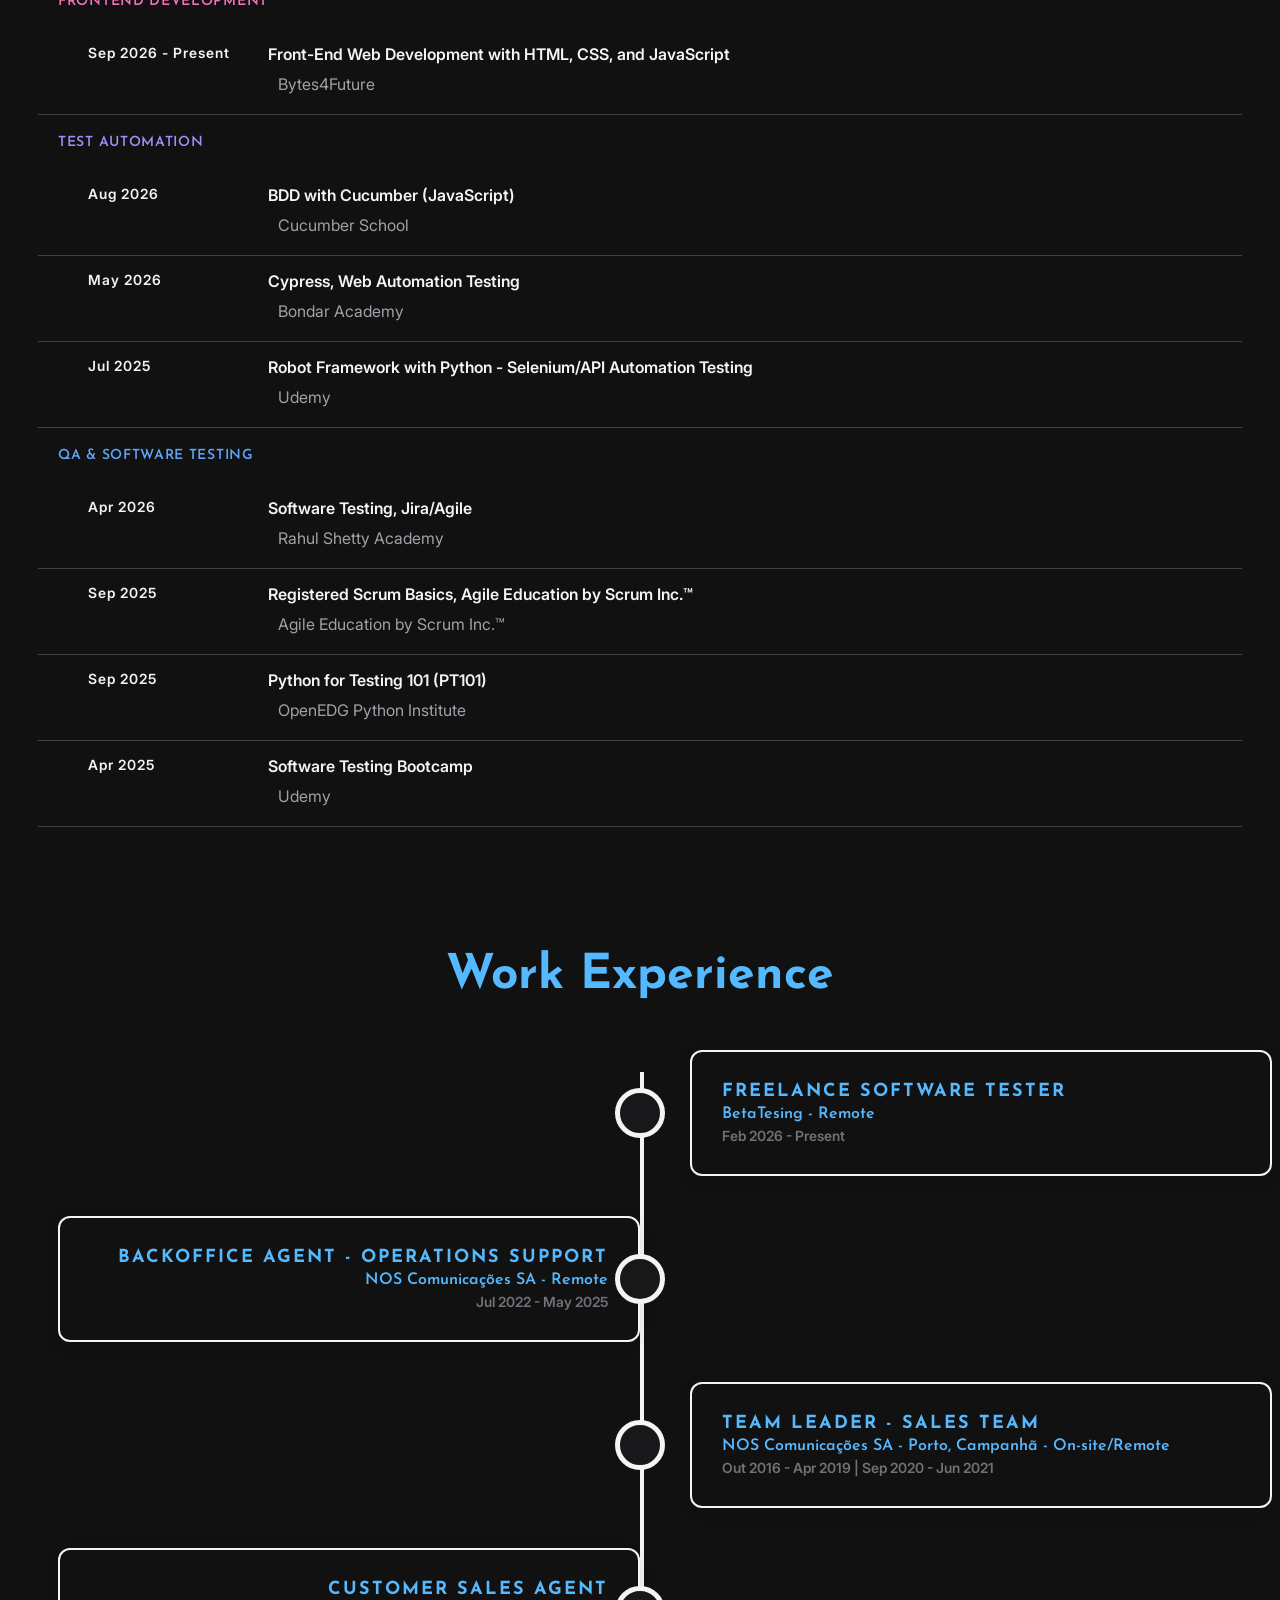
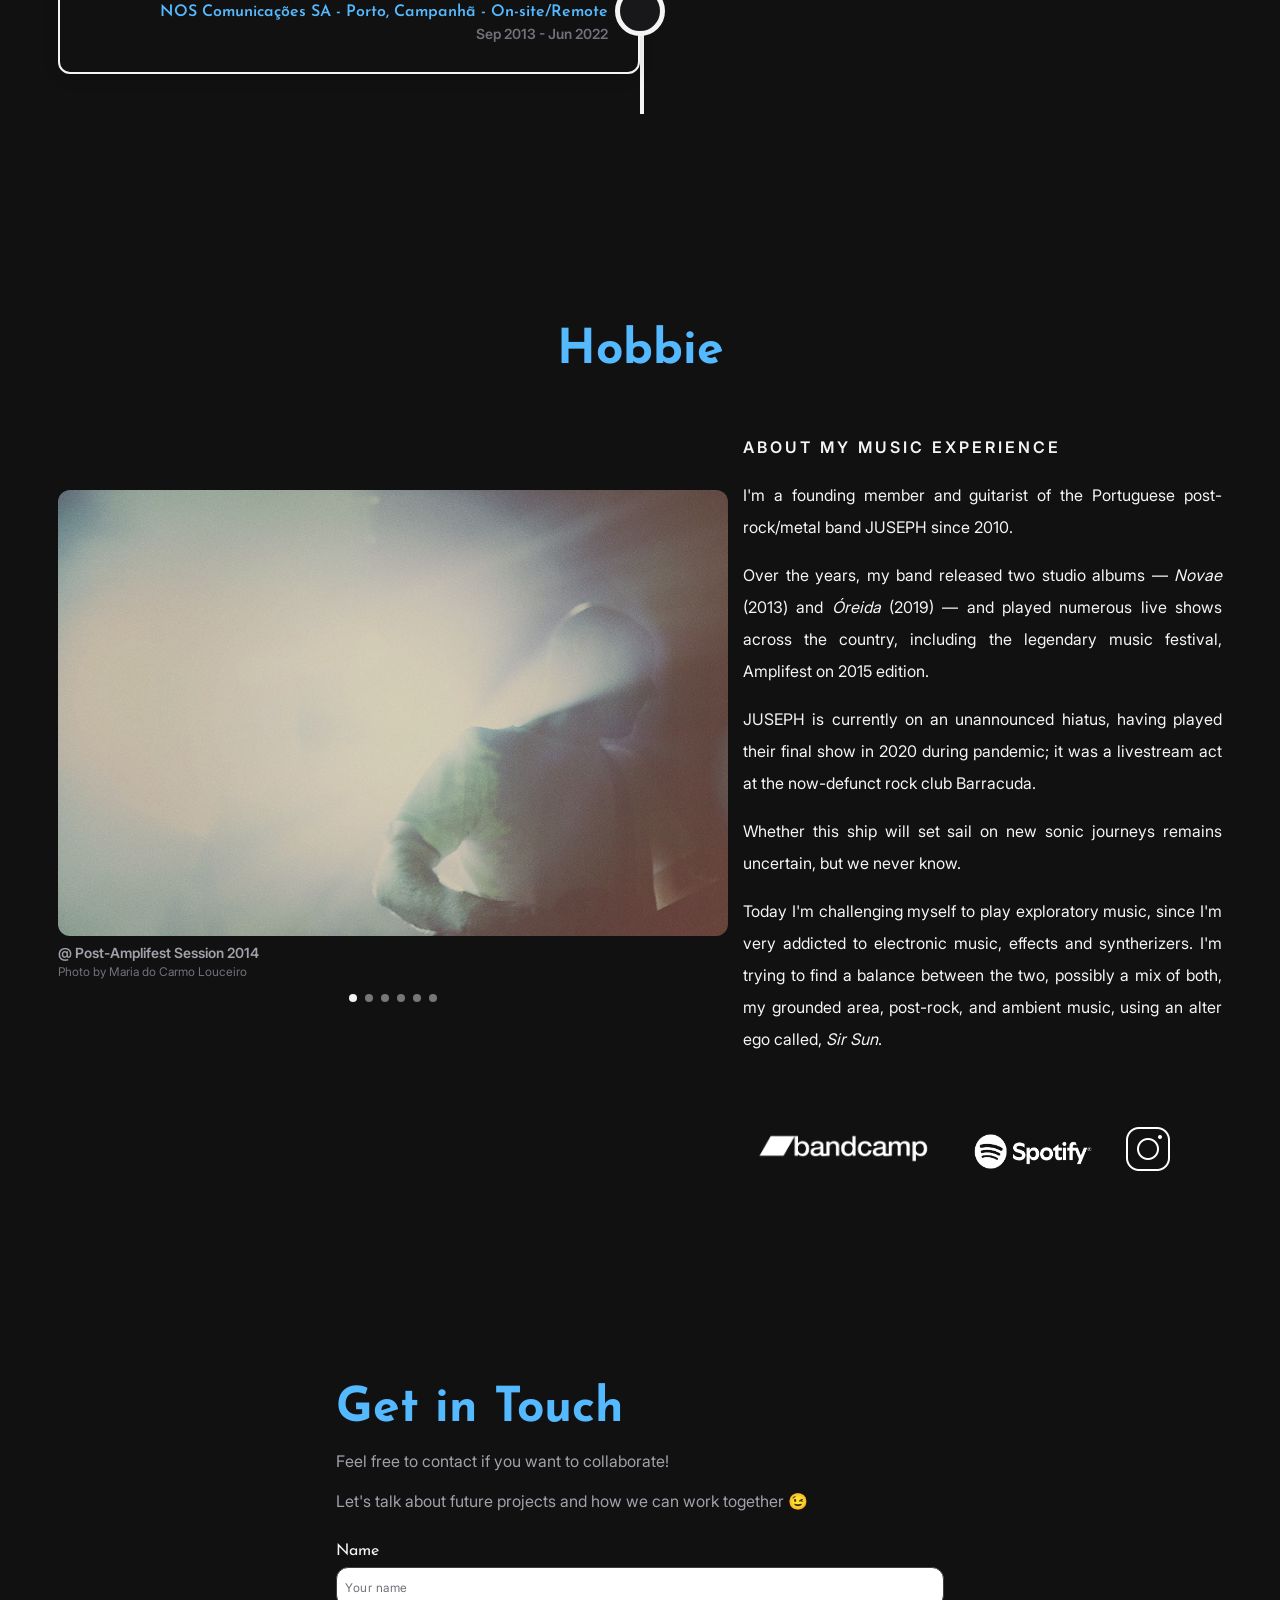
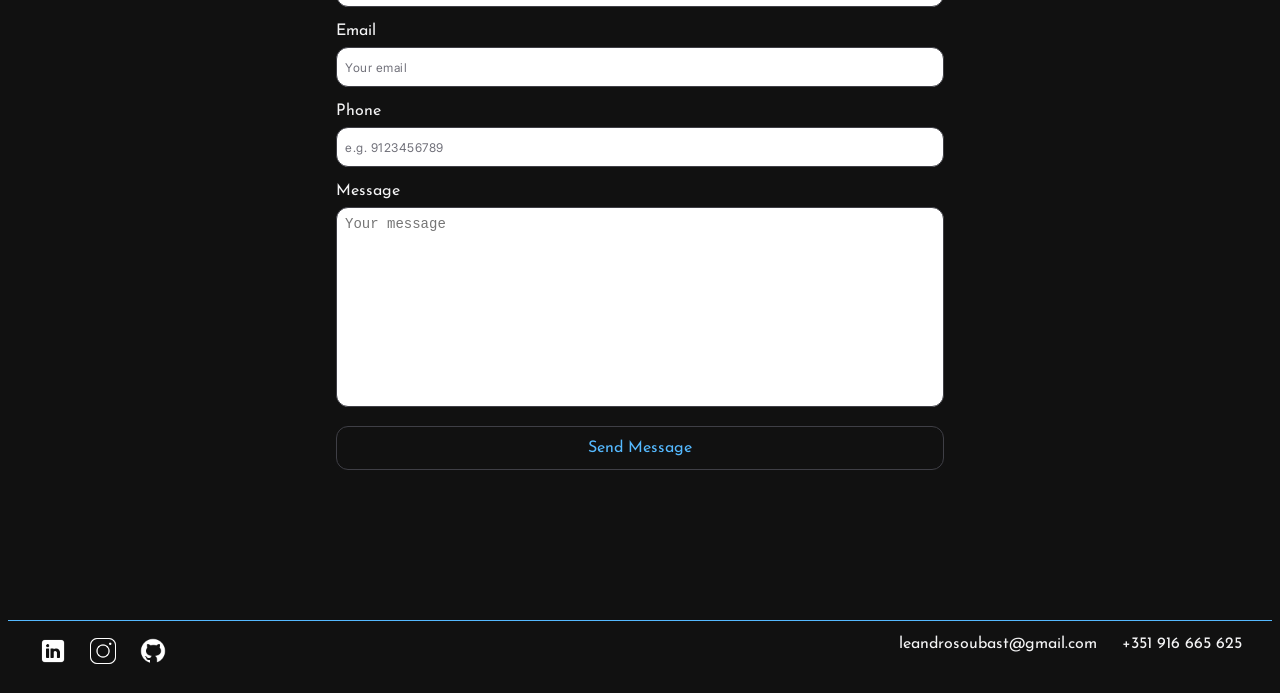
==== commit 03c6a8cf: "working on css for styling and interface homogenization continue" ====
--- a/projecto-final/index.html
+++ b/projecto-final/index.html
@@ -21,7 +21,7 @@
             <ul>
                 <li><a href="#about">About Me</a></li>
                 <li><a href="#skills">Skills & Tools</a></li>
-                <li><a href="#projects">Portfolio Projects</a></li>
+                <li><a href="#projects">Projects</a></li>
                 <li><a href="#education">Education & Certifications</a></li>
                 <li><a href="#timeline">Work Experience</a></li>
                 <li><a href="#music">Hoobie</a></li>
@@ -244,7 +244,7 @@
         <section id="projects" class="projects-section">
             <div class="container">
 
-                <h2 class="section-title">Portfolio Projects</h2>
+                <h2 class="section-title">Projects</h2>
 
                 <p class="section-description">
                     A selection of QA and software development projects covering manual testing, automation, API
@@ -398,7 +398,7 @@
                     <details class="project-card frontend-dev">
                         <summary class="project-header">
                             <span class="project-type">Frontend Development</span>
-                            <span class="project-title">My Portfolio</span>
+                            <span class="project-title">Portfolio</span>
                             <span class="project-keywords">
                                 HTML · CSS · Responsive Design
                             </span>
@@ -468,53 +468,34 @@
 
         <!-- EDUCATION SECTION -->
         <section id="education" class="education-section">
-
             <div class="container">
-
                 <h2 class="education-title">Education</h2>
-                <hr>
                 <div class="course-info">
-
                     <div class="course-header">
                         <span class="course-period">2005 — 2012</span>
                     </div>
-
                     <div class="course-main">
                         <div>
-                            <h3 class="course-school">
-                                Faculty of Engineering, University of Porto
-                            </h3>
+                            <h3 class="course-school">Faculty of Engineering, University of Porto</h3>
                             <p class="course-acronym">FEUP</p>
                         </div>
-
-                        <h2 class="course-title">
-                            Master's Coursework
-                        </h2>
-
-                        <h2 class="course-field">
-                            Electrical and Computer Engineering <span class="course-status">(degree not
-                                completed)</span>
-                        </h2>
-
-
-
+                        <h2 class="course-title">Master's Coursework</h2>
+                        <h2 class="course-field">Electrical and Computer Engineering <span class="course-status">(degree
+                                not completed)</span></h2>
                         <div class="course-focus">
                             <span>Communication Technologies</span>
                             <span>Industrial Management</span>
                         </div>
                     </div>
-
                     <p class="course-description">
                         Coursework towards telecommunications, computer
                         systems and engineering principles, developing strong analytical
                         and technical foundations relevant to software testing,
                         quality assurance and programming practices. Thesis and 5 subjects pending.
                     </p>
-
                 </div>
 
                 <h2 class="education-title">Certifications &amp; Training</h2>
-                <hr>
                 <div class="certifications-list">
                     <div class="certification-card">
                         <h3 class="certification-category front-end">Frontend Development</h3>
--- a/projecto-final/style.css
+++ b/projecto-final/style.css
@@ -10,19 +10,15 @@
     /* Layout */
     --max-width: 1700px;
     --border-radius: 12px;
-
     /* Colors */
     --background: #111111;
     --background-dark: #18181b;
     --card-background: #202124;
-
     --text-light: #f4f4f5;
     --text-muted: #a1a1aa;
     --text-subtle: #71717a;
-
     --border: #3f3f46;
     --accent: #55b9ff;
-
     /* Typography */
     --font-xs: 12px;
     --font-sm: 14px;
@@ -30,10 +26,8 @@
     --font-lg: 18px;
     --font-xl: 24px;
     --font-section: 48px;
-
     /* Margins */
     --section-spacing: 75px;
-
     /* Text Spacing */
     --text-spacing: 2;
 }
@@ -67,6 +61,10 @@
     margin: 0 auto;
     padding: 0 30px;
 }
+
+/* =========================
+   TO TOP BUTTON
+========================= */
 
 .to-top {
     position: fixed;
@@ -97,22 +95,10 @@
 }
 
 /* =========================
-   COMMON COMPONENT STYLE
-========================= */
-
-.dark-box {
-    background-color: var(--background-dark);
-    border: 1px solid #333333;
-    border-radius: var(--border-radius);
-    color: var(--text-light);
-}
-
-/* =========================
    BACKGROUND
 ========================= */
 
 body {
-    /*background-image: url(backgrounds/fundo3.jpg);*/
     background-size: cover;
     background-position: center;
     background-repeat: repeat;
@@ -128,6 +114,7 @@
 h3,
 h4 {
     font-family: "Josefin Sans", sans-serif;
+    color: var(--accent);
 }
 
 .section-title {
@@ -153,6 +140,9 @@
     background-position: center;
     background-repeat: no-repeat;
     opacity: 0.9;
+    min-height: 100vh;
+    box-sizing: border-box;
+    margin-bottom: 50px;
 }
 
 .hero .container {
@@ -258,21 +248,23 @@
 nav ul li a:hover {
     background-color: var(--background);
     border-radius: var(--border-radius);
-    border: 1px solid var(--border);
-}
-
+    border: 1px solid var(--accent);
+}
 
 /* =========================
    MAIN SECTIONS
 ========================= */
-
-/* ABOUT ME SECTION */
+/* =========================
+   ABOUT ME
+========================= */
 
 .home-section .container {
     display: flex;
     flex-direction: column;
     align-items: center;
-    padding: 225px 50px 225px;
+    
+    min-height: 100vh;
+    box-sizing: border-box;
 }
 
 .home-section .title {
@@ -298,7 +290,8 @@
 =========================*/
 
 .skills-section {
-    padding: 100px;
+    min-height: 100vh;
+    box-sizing: border-box;
 }
 
 /* HEADER */
@@ -355,7 +348,7 @@
 
 .skill-card:hover {
     transform: translateY(-4px);
-    border-color: var(--text-light);
+    border-color: var(--accent);
 }
 
 /* Soft Skills Grid Position */
@@ -363,7 +356,6 @@
 .soft-skills {
     grid-column: 2;
 }
-
 
 /* Card header */
 
@@ -422,7 +414,7 @@
 
 .skill-content span {
     padding: 7px 11px;
-    border: 1px solid var(--border);
+    border: 1px solid var(--accent);
     border-radius: 6px;
     font-size: var(--font-sm);
     background-color: var(--background-dark);
@@ -434,6 +426,11 @@
    PROJECTS SECTION
 ========================= */
 
+.projects-section {
+    min-height: 100vh;
+    box-sizing: border-box;
+}
+
 .projects-section .container {
     display: flex;
     flex-direction: column;
@@ -441,9 +438,6 @@
 }
 
 .projects-section .section-title {
-    color: var(--text-light);
-    font-size: var(--font-section);
-    font-weight: 700;
     margin: 0 0 15px;
     text-align: center;
 }
@@ -454,12 +448,9 @@
     font-size: var(--font-md);
     line-height: var(--text-spacing);
     text-align: center;
-
     padding-bottom: 50px;
-
     max-width: 850px;
 }
-
 
 /* PROJECTS GRID */
 
@@ -469,24 +460,19 @@
     align-items: start;
     gap: 25px;
     padding: 20px 0;
-
     margin: 0 auto;
     width: 90%;
 }
 
-
 /* PROJECT CARD */
 
 .project-card {
     --project-accent: #a1a1aa;
-    --border-radius-card: 12px;
-
     background-color: var(--background-dark);
-    color: #f5f5f5;
+    color: var(--text-light);
     border: 1px solid var(--border);
-    border-radius: var(--border-radius-card);
+    border-radius: var(--border-radius);
     overflow: hidden;
-
     transition:
         border-color 0.25s ease,
         transform 0.25s ease,
@@ -499,7 +485,6 @@
     box-shadow: 0 12px 28px rgba(0, 0, 0, 0.22);
 }
 
-
 /* CATEGORY COLORS */
 
 .manual-testing {
@@ -521,9 +506,6 @@
 .frontend-dev {
     --project-accent: #f472b6;
 }
-
-
-/* CARD HEADER */
 
 .project-header {
     position: relative;
@@ -531,7 +513,6 @@
     flex-direction: column;
     align-items: flex-start;
     gap: 12px;
-
     padding: 26px;
     cursor: pointer;
     list-style: none;
@@ -545,54 +526,36 @@
     content: "";
 }
 
-
-/* Category tag */
-
-.project-type {
-    display: inline-flex;
-    align-items: center;
-
+/* CARD & EXPAND INFO */
+
+.project-type {    
     padding: 6px 10px;
     border: 1px solid var(--project-accent);
     border-radius: 6px;
-
     color: var(--project-accent);
     background-color: var(--background-dark);
-
     font-size: var(--font-xs);
     font-weight: 600;
     letter-spacing: 0.7px;
     text-transform: uppercase;
 }
 
-
-/* PROJECT TITLE */
-
 .project-title {
-    padding-right: 65px;
-    color: var(--text-light);
-
+    color: var(--text-light);
     font-family: "Josefin Sans", sans-serif;
     font-size: var(--font-xl);
     font-weight: 400;
 }
 
-
-/* KEYWORDS */
-
 .project-keywords {
     color: var(--text-muted);
     font-size: var(--font-sm);
 }
-
-
-/* EXPAND INDICATOR */
 
 .project-arrow {
     position: absolute;
     top: 26px;
     right: 26px;
-
     color: var(--project-accent);
     font-size: var(--font-sm);
     font-weight: 600;
@@ -607,9 +570,6 @@
     font-size: 14px;
 }
 
-
-/* EXPANDED CONTENT */
-
 .project-details {
     padding: 0 26px 26px;
     color: var(--text-light);
@@ -635,15 +595,11 @@
     color: var(--text-muted);
     font-size: var(--font-sm);
 }
-
-
-/* PROJECT LINK */
 
 .project-link {
     display: inline-flex;
     align-items: center;
     gap: 10px;
-
     color: var(--project-accent);
     font-size: var(--font-sm);
     font-weight: 600;
@@ -664,17 +620,21 @@
 /* =========================
     EDUCATION SECTION
 =========================*/
+
+.education-section .container {
+    max-width: 1300px;
+    min-height: 100vh;
+    box-sizing: border-box;
+}
 
 .education-title {
     display: block;
     font-size: var(--font-section);
     margin: auto;
     text-align: left;
-    padding: 20px;
-}
-
-.education-section .container {
-    max-width: 1300px;
+    padding: 30px;
+    margin-top: 100px;
+    border-bottom: 1px solid var(--accent);
 }
 
 /* FEUP */
@@ -682,7 +642,6 @@
 .course-info {
     display: grid;
     grid-template-columns: 150px 1fr;
-    gap: 30px;
     padding: 50px;
 }
 
@@ -690,6 +649,7 @@
     font-size: var(--font-xs);
     color: var(--text-subtle);
     padding: 25px;
+    font-weight: 700;
 }
 
 .course-header .course-period {
@@ -698,30 +658,26 @@
     font-size: var(--font-sm);
     font-weight: 600;
     letter-spacing: 1px;
-
-    border: 1px solid var(--text-light);
-    width: fit-content;
     padding: 5px 10px;
 }
 
 .course-school {
     margin: 0;
     color: var(--text-light);
-    font-size: 28px;
+    font-size: var(--font-xl);
     font-weight: 600;
 }
 
 .course-acronym {
-    margin: 5px 0 0;
+    margin: 20px 0 0;
     color: #8A1538;
     font-size: var(--font-sm);
     font-weight: 700;
     letter-spacing: 2px;
     text-transform: uppercase;
-
     border: 2px solid #8A1538;
     width: fit-content;
-    padding: 5px 10px;
+    padding: 5px 15px;
     background-color: var(--text-light);
 }
 
@@ -740,27 +696,24 @@
 
 .course-focus {
     display: flex;
-    gap: 10px;
+    gap: 15px;
     flex-wrap: wrap;
 }
 
 .course-focus span {
     padding: 8px 12px;
-    border: 1px solid var(--border);
+    border: 1px solid var(--accent);
     border-radius: 6px;
-    color: var(--text-muted);
+    color: var(--text-light);
     font-size: var(--font-sm);
 }
 
 .course-description {
     grid-column: 2;
     max-width: 1000px;
-
     margin: 30px 0 0;
     padding-top: 20px;
-
-    border-top: 3px solid var(--border);
-
+    border-top: 1px solid var(--accent);
     color: var(--text-light);
     font-size: var(--font-md);
     line-height: var(--text-spacing);
@@ -773,15 +726,12 @@
 .qa-software-testing {
     --certification-accent: #60a5fa;
 }
-
 .test-automation {
     --certification-accent: #a78bfa;
 }
-
 .front-end {
     --certification-accent: #f472b6;
 }
-
 
 .certification-item {
     display: grid;
@@ -795,7 +745,6 @@
     display: inline-block;
     margin: 0;
     padding: 20px;
-
     color: var(--certification-accent);
     font-size: var(--font-sm);
     font-weight: 600;
@@ -835,37 +784,33 @@
    TIMELINE - WORK EXPERIENCE
 ========================= */
 
+.timeline-section {
+    min-height: 100vh;
+    box-sizing: border-box;
+}
+
 .timeline-section .container {
     padding: 50px;
-    opacity: 0.9;
     position: relative;
-    max-width: 2100px;
-    margin: 0 auto;
-}
-
-/* A LINHA VERTICAL CONTÍNUA (Exatamente a 50%) */
+}
+
 .timeline-section .container::before {
     content: '';
     position: absolute;
     top: 170px;
     bottom: 50px;
     left: 50%;
-    transform: translateX(-50%);
     width: 4px;
     background-color: var(--text-light);
     z-index: 1;
 }
 
 .timeline-section .section-title {
-    font-size: var(--font-section);
-    font-weight: 700;
     margin: 0 0 50px;
     text-align: center;
-    position: relative;
     z-index: 2;
 }
 
-/* Cada linha da timeline */
 .timeline {
     display: flex;
     flex-wrap: nowrap;
@@ -875,23 +820,17 @@
     z-index: 2;
 }
 
-/* 
-   A ZONA DO ÍCONE: Agora é posicionada de forma absoluta 
-   fixando o círculo exatamente em cima da linha central!
-*/
 .icon {
     position: absolute;
     left: 50%;
     top: 50%;
     transform: translate(-50%, -50%);
-    /* Garante centralização milimétrica */
     z-index: 3;
     display: flex;
     justify-content: center;
     align-items: center;
 }
 
-/* O círculo com a estrela */
 .icon>span {
     display: inline-flex;
     align-items: center;
@@ -906,10 +845,6 @@
     box-sizing: border-box;
 }
 
-/* 
-   A ESTRUTURA METADE/METADE (50% esquerda, 50% direita)
-   Isto garante que o eixo central nunca sai do sítio.
-*/
 .custom,
 .info {
     width: 50%;
@@ -918,25 +853,15 @@
     box-sizing: border-box;
 }
 
-/* O Elemento Invisível apenas serve de espaço reservado */
 .custom {
     order: 1;
 }
 
-/* 
-   O CARTÃO REAL: Tem uma largura interna controlada (max-width) 
-   para encolher sem puxar a estrutura do site!
-*/
 .info {
     order: 3;
     text-align: left;
-
-    /* CONTROLAR A LARGURA AQUI: mude este valor para alargar ou encolher o texto */
     max-width: 600px;
-
-    /* Afasta o texto da linha central para não ficar colado ao círculo */
     margin-left: 50px;
-
     padding: 30px;
     border-radius: var(--border-radius);
     border: 2px solid var(--text-light);
@@ -972,41 +897,33 @@
     color: var(--text-subtle);
 }
 
-/* ==================================================
-   INVERSÃO DOS BLOCOS EM BOX-RIGHT (TEXTO À ESQUERDA)
-================================================== */
+/* INVERSÃO DOS BLOCOS */
+
 .box-right .info {
     order: 1;
     text-align: right;
-
-    /* Inverte as margens da largura controlada */
     margin-left: auto;
-    /* Empurra a caixa para a direita do seu bloco de 50% */
     margin-right: 50px;
-    /* Cria o afastamento do círculo central */
 }
 
 .box-right .custom {
     order: 3;
 }
 
-
 /* =========================
    MUSIC SECTION
 ========================= */
 
 .music-section .container {
     padding: 50px;
+    min-height: 100vh;
+    box-sizing: border-box;
 }
 
 /* SECTION TITLE */
 
 .music-section .section-title {
     display: block;
-
-    font-size: var(--font-section);
-    font-weight: 700;
-
     margin: 0 0 40px;
     text-align: center;
 }
@@ -1126,7 +1043,7 @@
 #slide4:checked~.carousel-dots label[for="slide4"],
 #slide5:checked~.carousel-dots label[for="slide5"],
 #slide6:checked~.carousel-dots label[for="slide6"] {
-    background-color: white;
+    background-color: var(--text-light);
 }
 
 /* MUSIC INFORMATION */
@@ -1162,6 +1079,9 @@
     margin-left: auto;
     margin-right: auto;
     padding: 3rem 1rem;
+
+    min-height: 100vh;
+    box-sizing: border-box;
 }
 
 .contact-intro>*+* {
@@ -1238,29 +1158,25 @@
     background-color: var(--background);
     font-size: var(--font-md);
     font-family: "Josefin Sans", sans-serif;
-    color: var(--text-light);
+    color: var(--accent);
     padding: 13px 5px;
     border-radius: var(--border-radius);
     border: 1px solid var(--border);
 }
 
 .form-submit:hover {
-    border: 1px solid var(--text-light);
+    border: 1px solid var(--accent);
 }
 
 /* =========================
    FOOTER
 ========================= */
 
-footer {
-    margin-top: 275px;
-}
-
 footer .container {
     display: flex;
     justify-content: space-between;
     padding: 15px 30px;
-    border-top: 2px solid var(--border);
+    border-top: 1px solid var(--accent);
     background-color: var(--background);
 }
 
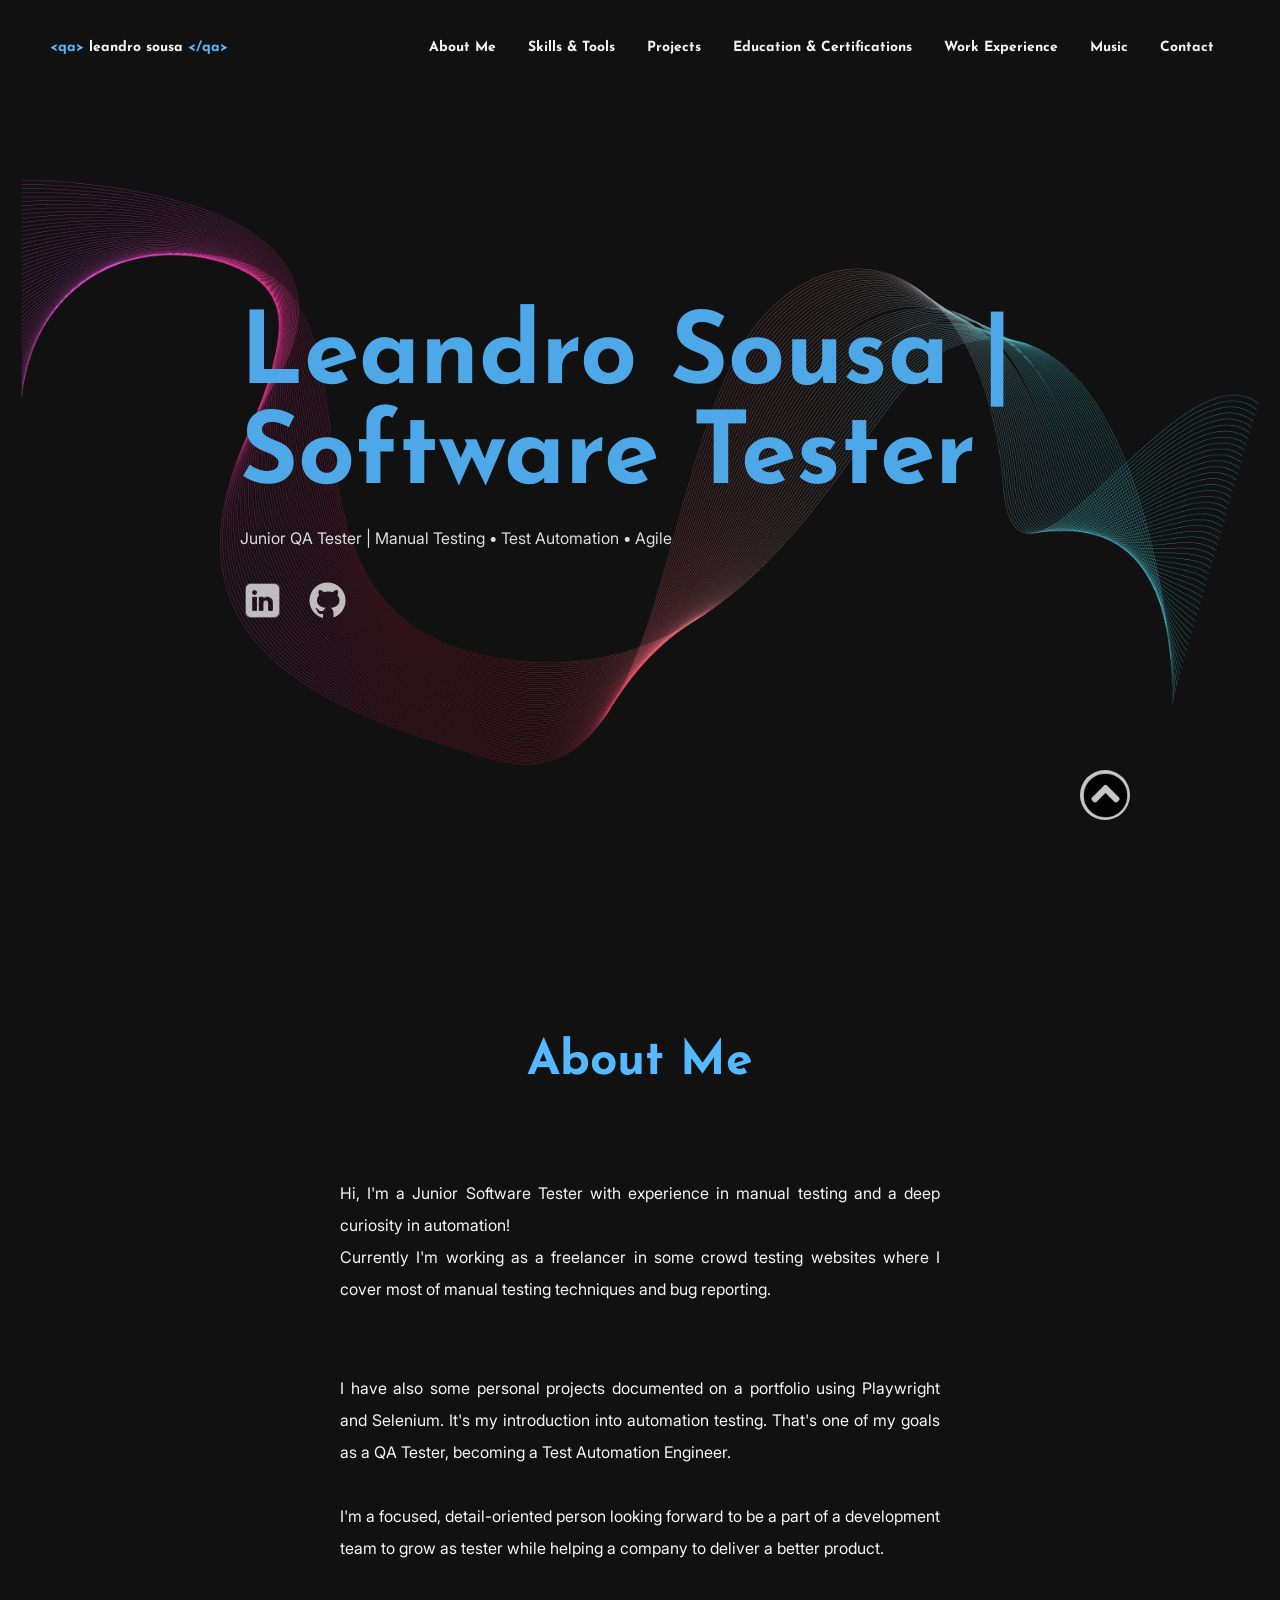
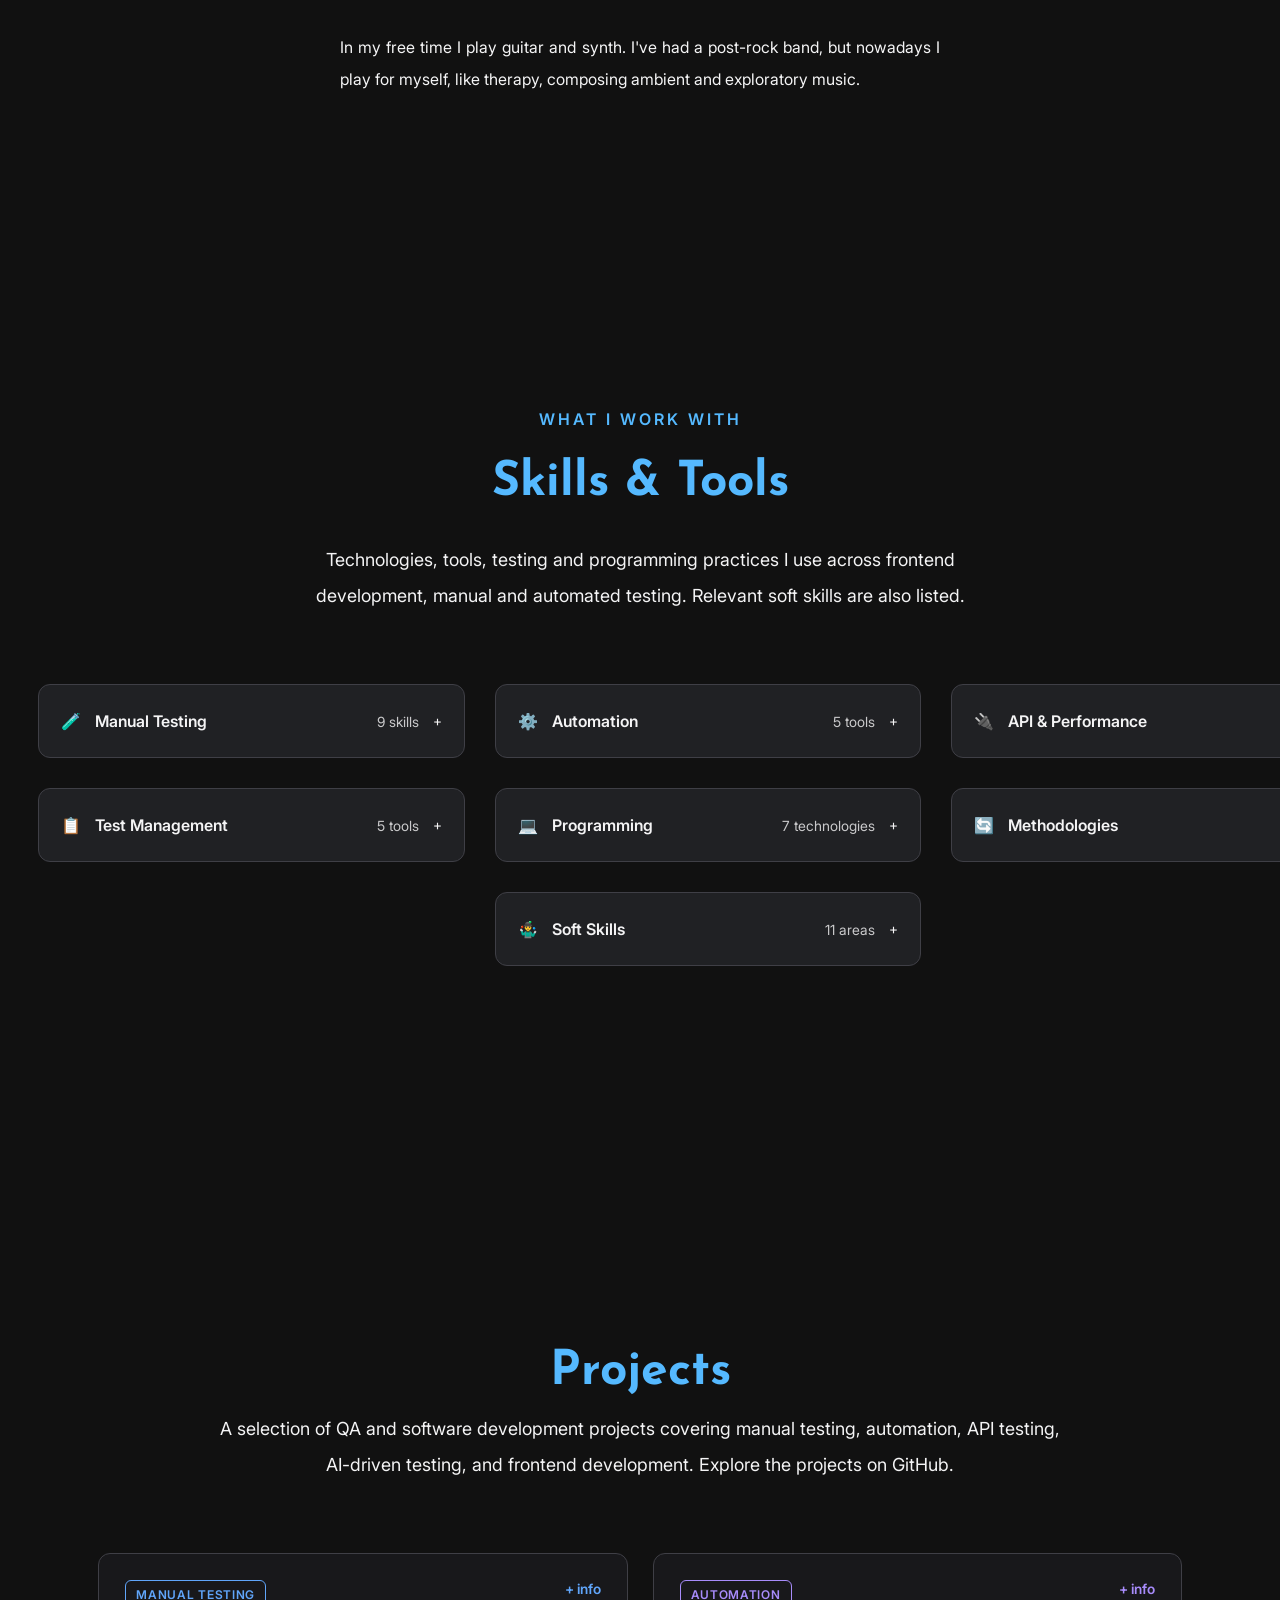
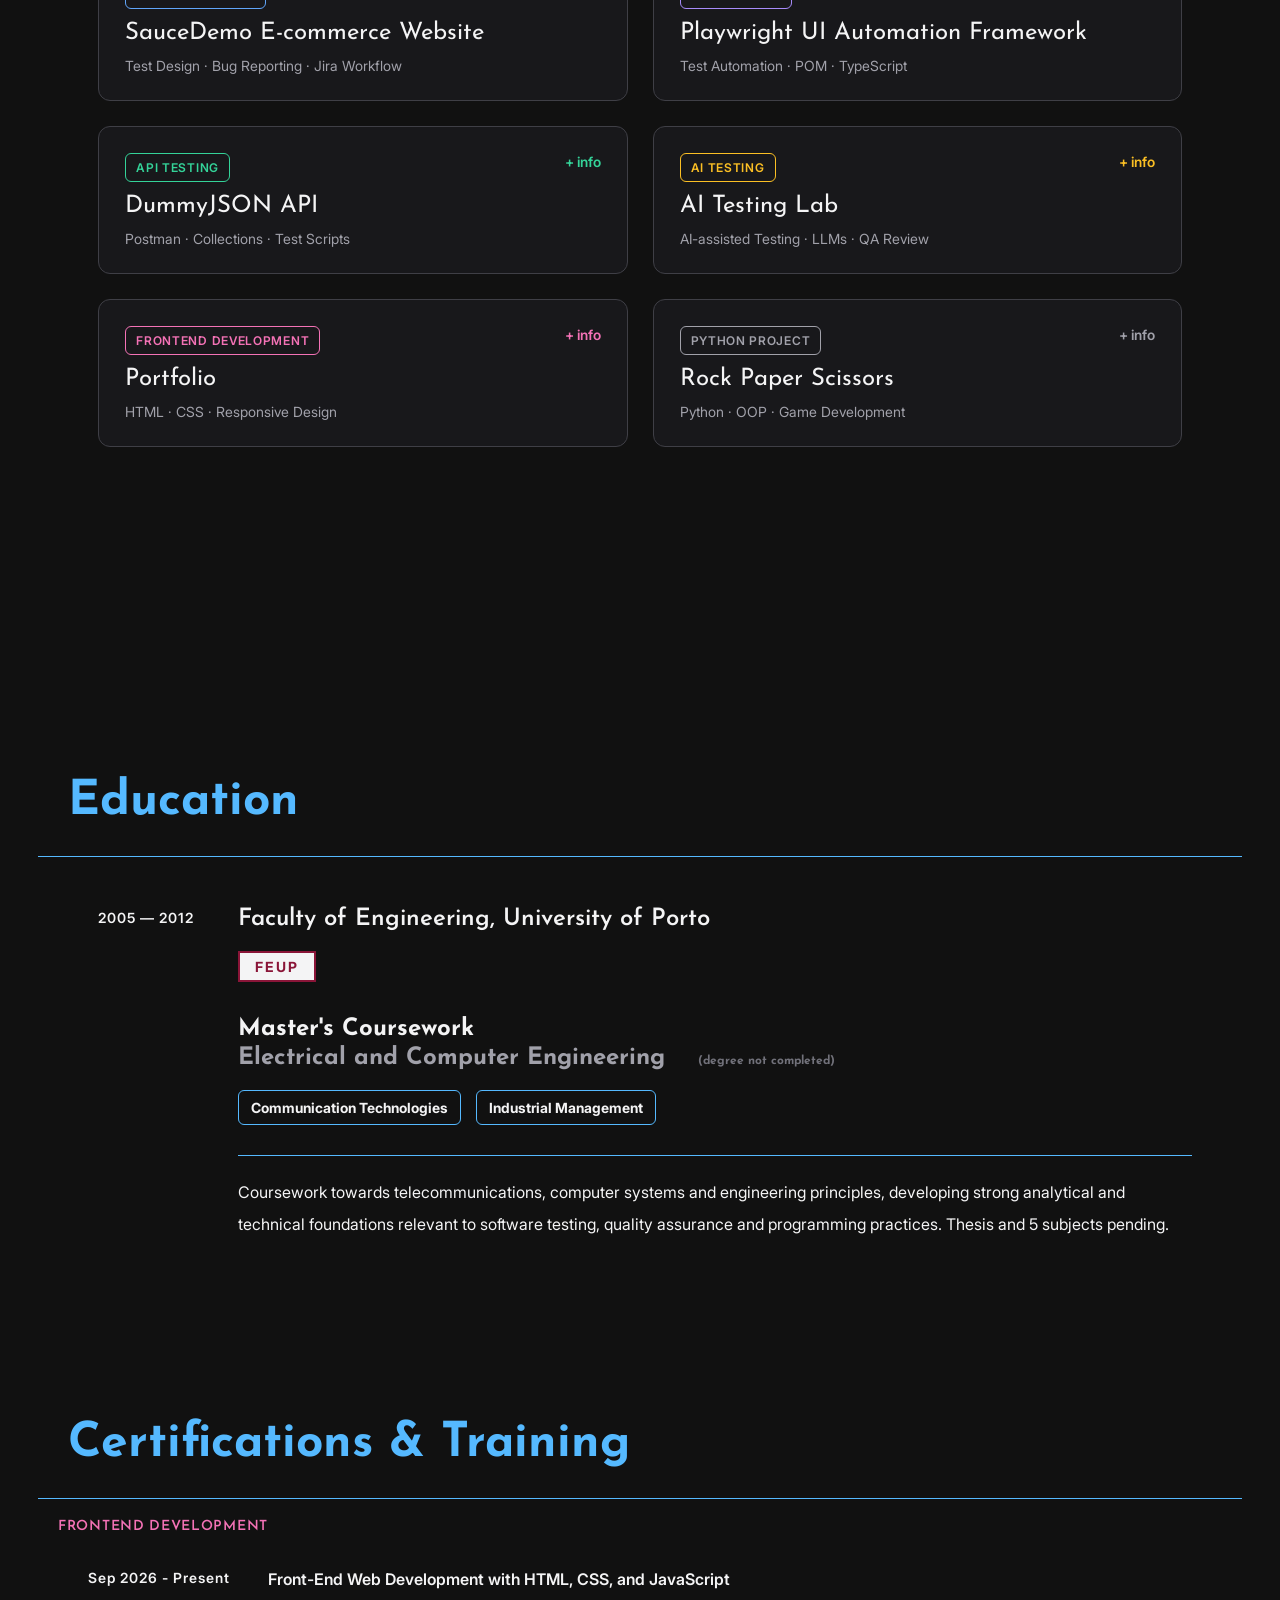
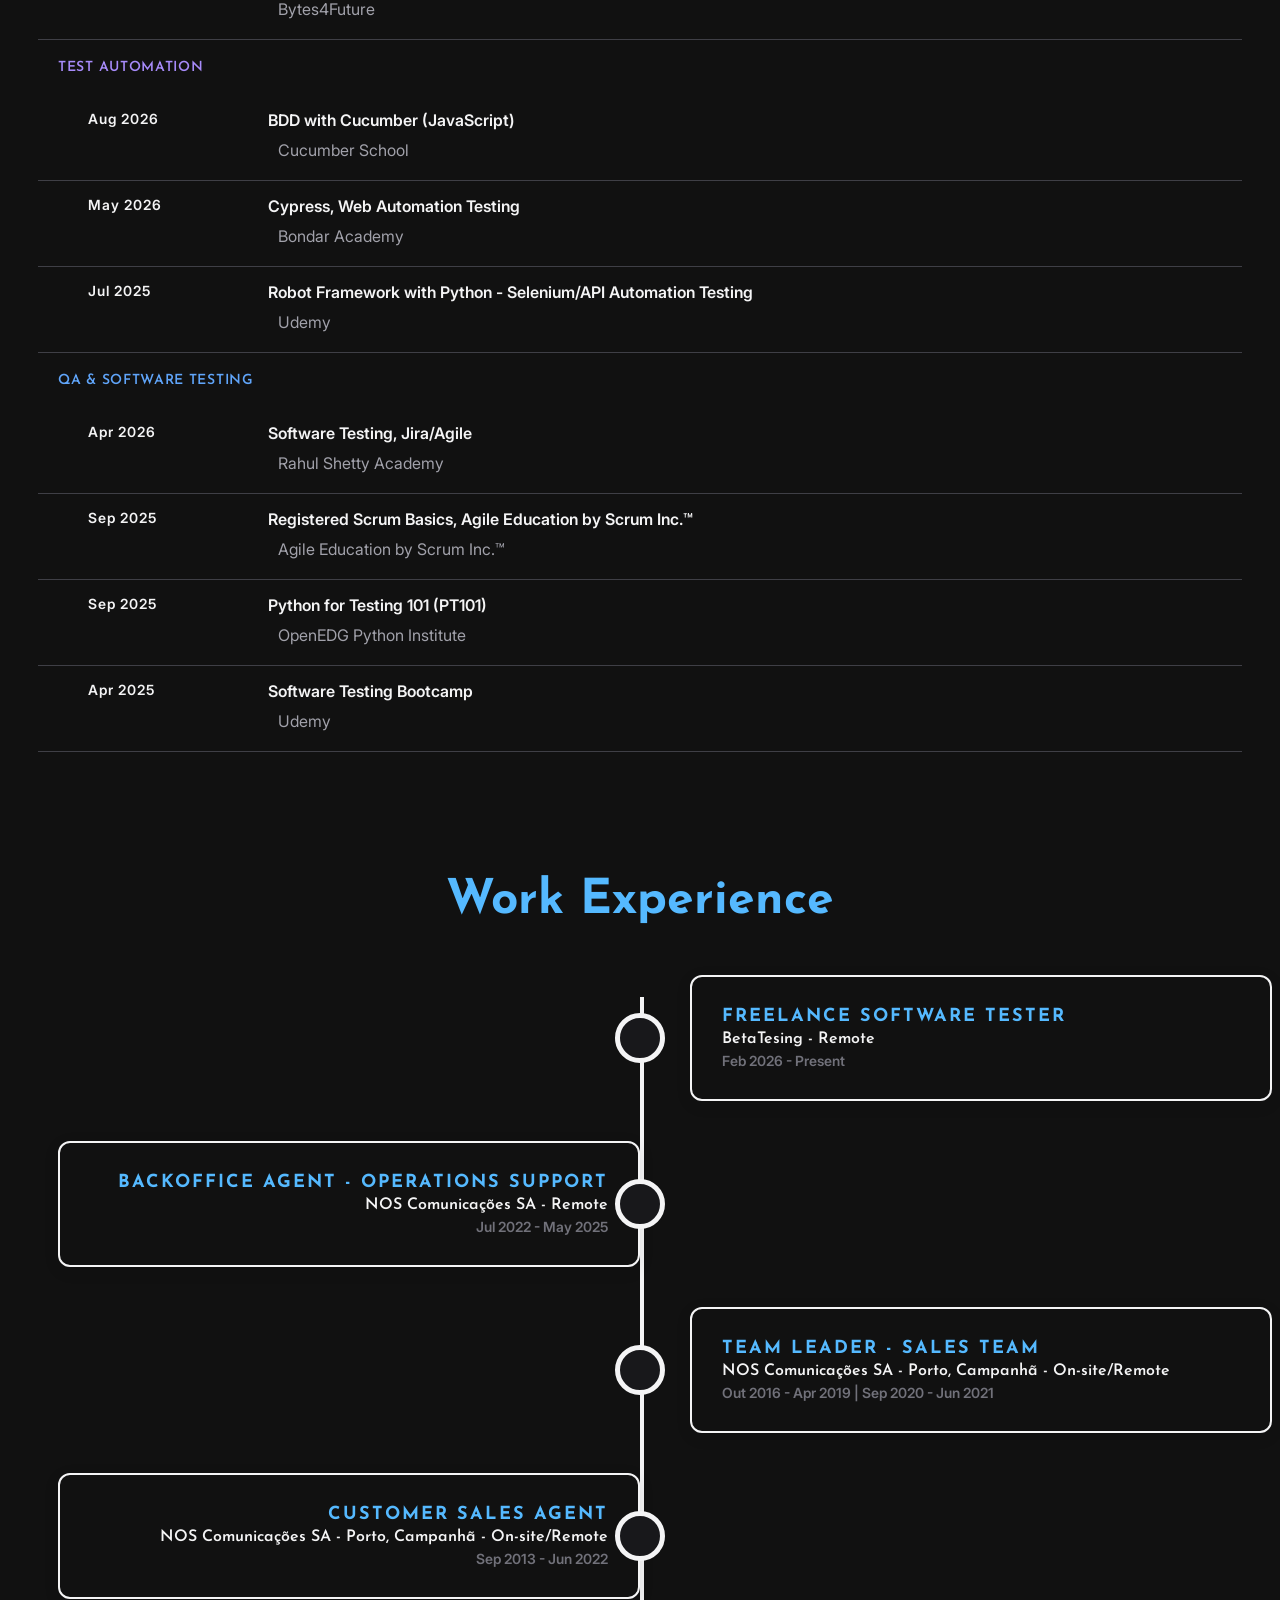
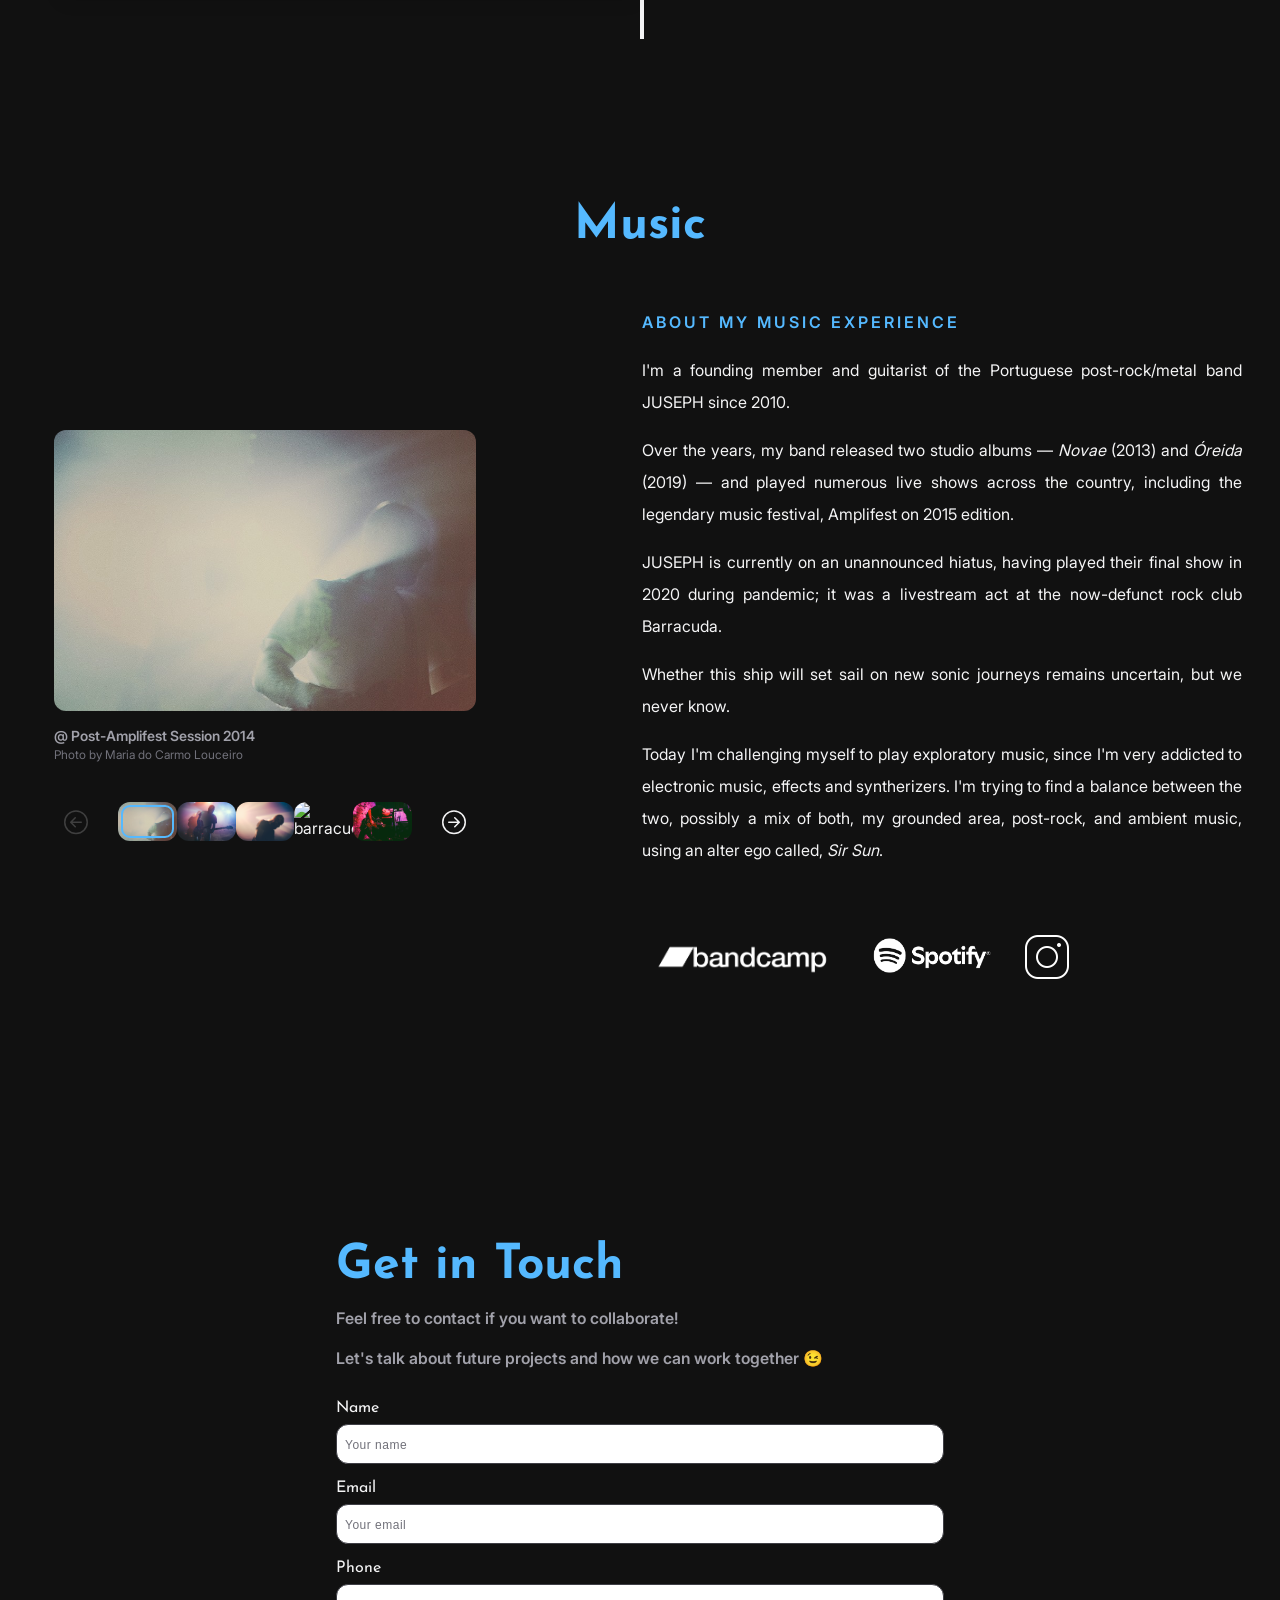
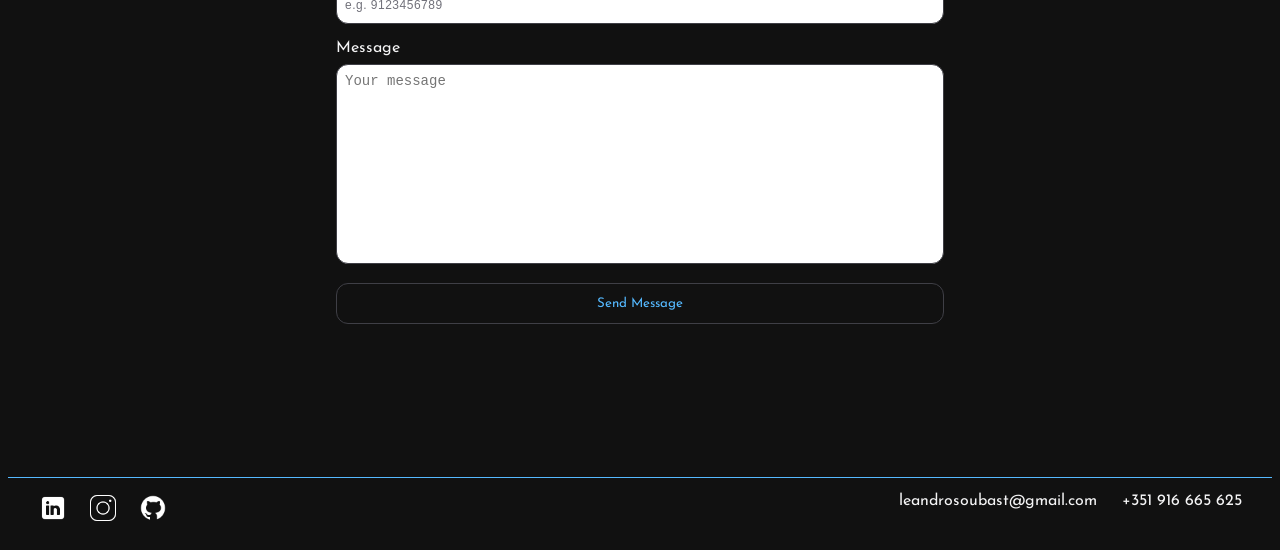
==== commit bdc8f6fb: "working on css to adjust scale and styling, javascript for slideshow in music section" ====
--- a/projecto-final/index.html
+++ b/projecto-final/index.html
@@ -24,7 +24,7 @@
                 <li><a href="#projects">Projects</a></li>
                 <li><a href="#education">Education & Certifications</a></li>
                 <li><a href="#timeline">Work Experience</a></li>
-                <li><a href="#music">Hoobie</a></li>
+                <li><a href="#music">Music</a></li>
                 <li><a href="#contact">Contact</a></li>
             </ul>
         </div>
@@ -66,7 +66,7 @@
                 <p class="about-me-text">
                     I have also some personal projects documented on a portfolio using Playwright and Selenium. It's my
                     introduction into automation testing. That's one of my goals as a QA Tester, becoming a Test
-                    Automation Engineer.<br>
+                    Automation Engineer.<br><br>
                     I'm a focused, detail-oriented person looking forward to be a part of a development team to grow as
                     tester while helping a company to deliver a better product.
                 </p>
@@ -628,175 +628,144 @@
         <!-- MUSIC SECTION -->
         <section id="music" class="music-section">
 
+            <h2 class="section-title">Music</h2>
+
             <div class="container">
 
-                <h2 class="section-title">Hobbie</h2>
-
-                <div class="music-grid">
-
-                    <!-- LEFT: Photo carousel -->
-                    <div class="music-gallery">
-
-                        <div class="carousel">
-
-                            <!-- Carousel controls -->
-                            <input type="radio" name="carousel" id="slide1" checked>
-                            <input type="radio" name="carousel" id="slide2">
-                            <input type="radio" name="carousel" id="slide3">
-                            <input type="radio" name="carousel" id="slide4">
-                            <input type="radio" name="carousel" id="slide5">
-                            <input type="radio" name="carousel" id="slide6">
-
-                            <!-- Slides -->
-                            <div class="carousel-slides">
-
-                                <div class="slide">
-                                    <div class="bandimg">
-                                        <img src="band/1.jpg" alt="Post-Amplifest Session 2014">
-                                    </div>
-
+                <div class="image-thumbnail-carousel">
+                    <div class="image-display">
+                        <div class="screen"></div>
+                    </div>
+
+                    <div class="display-info">
+                        <p class="concert-venue"></p>
+                        <p class="photographer"></p>
+                    </div>
+
+                    <div class="thumbnail-carousel">
+                        <button type="button" class="carousel__btn prev" aria-label="Previous slide">
+                            <svg width="16" height="16" fill="currentColor" class="arrow-icon arrow-left-circle"
+                                viewBox="0 0 16 16">
+                                <path fill-rule="evenodd"
+                                    d="M1 8a7 7 0 1 0 14 0A7 7 0 0 0 1 8m15 0A8 8 0 1 1 0 8a8 8 0 0 1 16 0m-4.5-.5a.5.5 0 0 1 0 1H5.707l2.147 2.146a.5.5 0 0 1-.708.708l-3-3a.5.5 0 0 1 0-.708l3-3a.5.5 0 1 1 .708.708L5.707 7.5z" />
+                            </svg>
+                        </button>
+                        <ul class="carousel__slider">
+                            <li class="carousel__slide">
+                                <div class="thumbnail">
+                                    <img loading="lazy" src="band/1.jpg" alt="pre-amplifest">
                                     <div class="slide-info">
                                         <p class="concert-venue">@ Post-Amplifest Session 2014</p>
                                         <p class="photographer">Photo by Maria do Carmo Louceiro</p>
                                     </div>
                                 </div>
-
-                                <div class="slide">
-                                    <div class="bandimg">
-                                        <img src="band/2.jpg" alt="Amplifest 2015">
-                                    </div>
-
+                            </li>
+                            <li class="carousel__slide">
+                                <div class="thumbnail">
+                                    <img loading="lazy" src="band/2.jpg" alt="amplifest">
                                     <div class="slide-info">
                                         <p class="concert-venue">@ Amplifest 2015</p>
                                         <p class="photographer">Photo by Lais Pereira</p>
                                     </div>
                                 </div>
-
-                                <div class="slide">
-                                    <div class="bandimg">
-                                        <img src="band/3.jpg" alt="Amplifest 2015">
-                                    </div>
-
+                            </li>
+                            <li class="carousel__slide">
+                                <div class="thumbnail">
+                                    <img loading="lazy" src="band/3.jpg" alt="amplifest">
                                     <div class="slide-info">
                                         <p class="concert-venue">@ Amplifest 2015</p>
                                         <p class="photographer">Photo by Lais Pereira</p>
                                     </div>
                                 </div>
-
-                                <div class="slide">
-                                    <div class="bandimg">
-                                        <img src="band/4.JPG" alt="Barracuda 2020">
-                                    </div>
-
+                            </li>
+                            <li class="carousel__slide">
+                                <div class="thumbnail">
+                                    <img loading="lazy" src="band/4.jpg" alt="barracuda">
                                     <div class="slide-info">
                                         <p class="concert-venue">@ Barracuda 2020</p>
                                         <p class="photographer">Photo by Pedro Sousa</p>
                                     </div>
                                 </div>
-
-                                <div class="slide">
-                                    <div class="bandimg">
-                                        <img src="band/5.jpg" alt="Ferro Bar 2019">
-                                    </div>
-
+                            </li>
+                            <li class="carousel__slide">
+                                <div class="thumbnail">
+                                    <img loading="lazy" src="band/5.jpg" alt="ferro bar">
                                     <div class="slide-info">
                                         <p class="concert-venue">@ Ferro Bar 2019</p>
                                         <p class="photographer">Photo by David Madeira</p>
                                     </div>
                                 </div>
-
-                                <div class="slide">
-                                    <div class="bandimg">
-                                        <img src="band/line6.jpg" alt="effects pedals">
-                                    </div>
-
-                                    <div class="slide-info">
-                                        <p class="concert-venue">Exploratory Music</p>
-                                        <p class="photographer">Photo by Leandro Sousa Bastos</p>
-                                    </div>
-                                </div>
-
-                            </div>
-
-                            <!-- Carousel dots -->
-                            <div class="carousel-dots">
-
-                                <label for="slide1" class="dot"></label>
-                                <label for="slide2" class="dot"></label>
-                                <label for="slide3" class="dot"></label>
-                                <label for="slide4" class="dot"></label>
-                                <label for="slide5" class="dot"></label>
-                                <label for="slide6" class="dot"></label>
-
-                            </div>
-
-                        </div>
-
-                    </div>
-
-
-                    <!-- RIGHT: Information + links -->
-                    <div class="music-info">
-
-                        <div class="music-description">
-
-                            <p class="section-label">ABOUT MY MUSIC EXPERIENCE</p>
-
-                            <p>
-                                I'm a founding member and guitarist of the Portuguese post-rock/metal
-                                band JUSEPH since 2010.
-                            </p>
-
-                            <p>
-                                Over the years, my band released two studio albums —
-                                <em>Novae</em> (2013) and <em>Óreida</em> (2019) — and played
-                                numerous live shows across the country, including the legendary music festival,
-                                Amplifest on 2015 edition.
-                            </p>
-
-                            <p>
-                                JUSEPH is currently on an unannounced hiatus, having played
-                                their final show in 2020 during pandemic; it was a livestream act at the
-                                now-defunct
-                                rock club Barracuda.
-                            </p>
-
-                            <p>
-                                Whether this ship will set sail on new sonic journeys remains
-                                uncertain, but we never know.
-                            </p>
-
-                            <p>
-                                Today I'm challenging myself to play exploratory music, since I'm very addicted
-                                to
-                                electronic music,
-                                effects and syntherizers. I'm trying to find a balance between the two, possibly
-                                a
-                                mix of both, my grounded area, post-rock, and ambient music, using an alter ego
-                                called,
-                                <em>Sir Sun</em>.
-                            </p>
-
-                        </div>
-
-                        <div class="band-links">
-
-                            <!-- links later -->
-
-                            <a href="https://jusephband.bandcamp.com/" target="_blank">
-                                <img src="icons/bandcamp-logo.png" alt="bandcamp" width="200px" height="55px">
-                            </a>
-
-                            <a href="https://open.spotify.com/artist/7vQVtlsTukTFCInKzmi1zd?si=b15KyNgKT4CwuLTGu_UI6g"
-                                target="_blank">
-                                <img src="icons/spotify-logo.png" alt="spotify" width="120px" height="35px">
-                            </a>
-
-                            <a href="https://www.instagram.com/jusephband/" target="_blank">
-                                <img src="icons/ig-icon.png" alt="instagram" width="50px" height="50px">
-                            </a>
-
-                        </div>
+                            </li>
+                        </ul>
+                        <button type="button" class="carousel__btn next" aria-label="Next slide">
+                            <svg width="16" height="16" fill="currentColor" class="arrow-icon arrow-right-circle"
+                                viewBox="0 0 16 16">
+                                <path fill-rule="evenodd"
+                                    d="M1 8a7 7 0 1 0 14 0A7 7 0 0 0 1 8m15 0A8 8 0 1 1 0 8a8 8 0 0 1 16 0M4.5 7.5a.5.5 0 0 0 0 1h5.793l-2.147 2.146a.5.5 0 0 0 .708.708l3-3a.5.5 0 0 0 0-.708l-3-3a.5.5 0 1 0-.708.708L10.293 7.5z" />
+                            </svg>
+                        </button>
+                    </div>
+                </div>
+
+                <div class="music-info">
+
+                    <div class="music-description">
+
+                        <p class="section-label">ABOUT MY MUSIC EXPERIENCE</p>
+
+                        <p>
+                            I'm a founding member and guitarist of the Portuguese post-rock/metal
+                            band JUSEPH since 2010.
+                        </p>
+
+                        <p>
+                            Over the years, my band released two studio albums —
+                            <em>Novae</em> (2013) and <em>Óreida</em> (2019) — and played
+                            numerous live shows across the country, including the legendary music festival,
+                            Amplifest on 2015 edition.
+                        </p>
+
+                        <p>
+                            JUSEPH is currently on an unannounced hiatus, having played
+                            their final show in 2020 during pandemic; it was a livestream act at the
+                            now-defunct
+                            rock club Barracuda.
+                        </p>
+
+                        <p>
+                            Whether this ship will set sail on new sonic journeys remains
+                            uncertain, but we never know.
+                        </p>
+
+                        <p>
+                            Today I'm challenging myself to play exploratory music, since I'm very addicted
+                            to
+                            electronic music,
+                            effects and syntherizers. I'm trying to find a balance between the two, possibly
+                            a
+                            mix of both, my grounded area, post-rock, and ambient music, using an alter ego
+                            called,
+                            <em>Sir Sun</em>.
+                        </p>
+
+                    </div>
+
+                    <div class="band-links">
+
+                        <!-- links later -->
+
+                        <a href="https://jusephband.bandcamp.com/" target="_blank">
+                            <img src="icons/bandcamp-logo.png" alt="bandcamp" width="200px" height="55px">
+                        </a>
+
+                        <a href="https://open.spotify.com/artist/7vQVtlsTukTFCInKzmi1zd?si=b15KyNgKT4CwuLTGu_UI6g"
+                            target="_blank">
+                            <img src="icons/spotify-logo.png" alt="spotify" width="120px" height="35px">
+                        </a>
+
+                        <a href="https://www.instagram.com/jusephband/" target="_blank">
+                            <img src="icons/ig-icon.png" alt="instagram" width="50px" height="50px">
+                        </a>
 
                     </div>
 
@@ -853,6 +822,8 @@
         <!-- BACK TO TOP -->
 
         <a class="to-top" href="#top" aria-label="back to top""><img src=" icons/totop.webp"></a>
+
+        <script src="script.js"></script>
 </body>
 
 <!-- FOOTER -->
--- a/projecto-final/style.css
+++ b/projecto-final/style.css
@@ -1,7 +1,6 @@
 /* =========================
    GLOBAL
 ========================= */
-
 * {
     box-sizing: border-box;
 }
@@ -42,30 +41,26 @@
     scroll-margin-top: 100px;
 }
 
-section {
+section, header {
     margin-bottom: var(--section-spacing);
+    min-height: 100vh;
 }
 
 section:last-of-type {
     margin-bottom: 0;
 }
-
-
 /* =========================
    LAYOUT
 ========================= */
-
 .container {
     width: 100%;
     max-width: var(--max-width);
     margin: 0 auto;
     padding: 0 30px;
 }
-
 /* =========================
    TO TOP BUTTON
 ========================= */
-
 .to-top {
     position: fixed;
     bottom: 80px;
@@ -93,11 +88,9 @@
     transform: translateY(-4px);
     transition: opacity 0.3s ease;
 }
-
-/* =========================
-   BACKGROUND
-========================= */
-
+/* =========================
+   BODY GLOBAL
+========================= */
 body {
     background-size: cover;
     background-position: center;
@@ -105,21 +98,26 @@
     background-attachment: fixed;
     font-family: "Inter", sans-serif;
     font-size: var(--font-md);
+    font-weight: 400;
     color: var(--text-light);
     background: var(--background);
 }
 
-h1,
-h2,
+h1 {
+    font-family: "Josefin Sans", sans-serif;
+    font-weight: 700;
+}
+
+h2 {
+    font-family: "Josefin Sans", sans-serif;
+    font-size: var(--font-section);
+    color: var(--accent);
+    font-weight: 700;
+}
+
 h3,
 h4 {
     font-family: "Josefin Sans", sans-serif;
-    color: var(--accent);
-}
-
-.section-title {
-    font-size: var(--font-section);
-    font-weight: 700;
 }
 
 .section-description {
@@ -127,27 +125,19 @@
     line-height: var(--text-spacing);
     color: var(--text-light);
 }
-
 /* =========================
    HERO HEADER
 ========================= */
-
 .hero {
-    padding: 50px 30px;
-    margin: 0 auto;
     background-image: url(backgrounds/waves2.png);
     background-size: contain;
     background-position: center;
     background-repeat: no-repeat;
     opacity: 0.9;
-    min-height: 100vh;
-    box-sizing: border-box;
-    margin-bottom: 50px;
 }
 
 .hero .container {
     max-width: 1700px;
-    margin: 0 auto;
     padding: 300px 30px;
 }
 
@@ -169,9 +159,7 @@
     margin: 0 0 30px;
 }
 
-
 /* SOCIAL LINKS */
-
 .hero .social-links {
     display: flex;
     gap: 20px;
@@ -195,11 +183,9 @@
     height: 100%;
     object-fit: contain;
 }
-
 /* =========================
    NAVIGATION BAR
 ========================= */
-
 nav {
     position: fixed;
     top: 0;
@@ -246,56 +232,29 @@
 }
 
 nav ul li a:hover {
-    background-color: var(--background);
-    border-radius: var(--border-radius);
-    border: 1px solid var(--accent);
-}
-
+    border-bottom: 1px solid var(--accent);
+}
 /* =========================
    MAIN SECTIONS
 ========================= */
 /* =========================
    ABOUT ME
 ========================= */
-
 .home-section .container {
     display: flex;
     flex-direction: column;
     align-items: center;
-    
-    min-height: 100vh;
-    box-sizing: border-box;
-}
-
-.home-section .title {
-    margin-bottom: 20px;
-    font-size: var(--font-section);
-    font-weight: 700;
-    margin: 0 0 15px;
+    gap: 35px;
 }
 
 .home-section .about-me-text {
-    font-size: var(--font-md);
-    font-weight: 400;
-    font-family: "Inter", sans-serif;
     line-height: var(--text-spacing);
-    max-width: 800px;
-    margin: 0 0 30px;
-    color: var(--text-light);
+    max-width: 600px;
     text-align: justify;
 }
-
 /* =========================
     SKILLS SECTION
 =========================*/
-
-.skills-section {
-    min-height: 100vh;
-    box-sizing: border-box;
-}
-
-/* HEADER */
-
 .section-header .container {
     text-align: center;
     margin-bottom: 50px;
@@ -303,7 +262,6 @@
 }
 
 .section-label {
-    font-size: var(--font-md);
     font-weight: 500;
     letter-spacing: 3px;
     text-transform: uppercase;
@@ -311,21 +269,16 @@
 }
 
 .section-header h2 {
-    font-size: var(--font-section);
-    font-weight: 700;
     margin: 0 0 15px;
 }
 
 .section-description {
-    font-size: var(--font-md);
-    font-weight: 400;
-    max-width: 600px;
+    max-width: 650px;
     margin: 0 auto;
     line-height: var(--text-spacing);
 }
 
 /* GRID */
-
 .skills-grid {
     display: grid;
     grid-template-columns: repeat(3, 1fr);
@@ -334,8 +287,11 @@
     width: 1400px;
 }
 
+.soft-skills {
+    grid-column: 2;
+}
+
 /* SKILL CARD */
-
 .skill-card {
     background-color: var(--card-background);
     border: 1px solid var(--border);
@@ -351,14 +307,6 @@
     border-color: var(--accent);
 }
 
-/* Soft Skills Grid Position */
-
-.soft-skills {
-    grid-column: 2;
-}
-
-/* Card header */
-
 .skill-card summary {
     display: grid;
     grid-template-columns: auto 1fr auto auto;
@@ -367,8 +315,6 @@
     padding: 22px;
     cursor: pointer;
     list-style: none;
-    font-family: "Inter", sans-serif;
-    color: var(--text-light);
 }
 
 .skill-card summary::-webkit-details-marker {
@@ -376,12 +322,10 @@
 }
 
 .skill-icon {
-    font-size: var(--font-md);
     line-height: 0.5;
 }
 
 .skill-title {
-    font-size: var(--font-md);
     font-weight: 600;
 }
 
@@ -403,7 +347,7 @@
     transform: rotate(45deg);
 }
 
-/* Content */
+/* Content inside the skill card */
 
 .skill-content {
     display: flex;
@@ -414,27 +358,17 @@
 
 .skill-content span {
     padding: 7px 11px;
+    font-size: var(--font-sm);
+    background-color: var(--background-dark);
     border: 1px solid var(--accent);
     border-radius: 6px;
-    font-size: var(--font-sm);
-    background-color: var(--background-dark);
-    color: var(--text-light);
-}
-
-
+}
 /* =========================
    PROJECTS SECTION
 ========================= */
-
-.projects-section {
-    min-height: 100vh;
-    box-sizing: border-box;
-}
-
 .projects-section .container {
     display: flex;
     flex-direction: column;
-    padding: 50px;
 }
 
 .projects-section .section-title {
@@ -445,7 +379,6 @@
 .projects-section .section-description {
     margin: 0 auto;
     color: var(--text-light);
-    font-size: var(--font-md);
     line-height: var(--text-spacing);
     text-align: center;
     padding-bottom: 50px;
@@ -453,7 +386,6 @@
 }
 
 /* PROJECTS GRID */
-
 .projects-grid {
     display: grid;
     grid-template-columns: repeat(2, minmax(0, 1fr));
@@ -465,11 +397,9 @@
 }
 
 /* PROJECT CARD */
-
 .project-card {
     --project-accent: #a1a1aa;
     background-color: var(--background-dark);
-    color: var(--text-light);
     border: 1px solid var(--border);
     border-radius: var(--border-radius);
     overflow: hidden;
@@ -486,23 +416,18 @@
 }
 
 /* CATEGORY COLORS */
-
 .manual-testing {
     --project-accent: #60a5fa;
 }
-
 .automation-testing {
     --project-accent: #a78bfa;
 }
-
 .api-testing {
     --project-accent: #34d399;
 }
-
 .ai-testing {
     --project-accent: #fbbf24;
 }
-
 .frontend-dev {
     --project-accent: #f472b6;
 }
@@ -528,7 +453,7 @@
 
 /* CARD & EXPAND INFO */
 
-.project-type {    
+.project-type {
     padding: 6px 10px;
     border: 1px solid var(--project-accent);
     border-radius: 6px;
@@ -541,7 +466,6 @@
 }
 
 .project-title {
-    color: var(--text-light);
     font-family: "Josefin Sans", sans-serif;
     font-size: var(--font-xl);
     font-weight: 400;
@@ -572,7 +496,6 @@
 
 .project-details {
     padding: 0 26px 26px;
-    color: var(--text-light);
     line-height: var(--text-spacing);
 }
 
@@ -585,8 +508,6 @@
 
 .tech-tools-title {
     margin: 0 0 8px;
-    color: var(--text-light);
-    font-size: var(--font-md);
     font-weight: 600;
 }
 
@@ -616,20 +537,15 @@
     text-decoration: underline;
 }
 
-
 /* =========================
     EDUCATION SECTION
 =========================*/
-
 .education-section .container {
     max-width: 1300px;
-    min-height: 100vh;
-    box-sizing: border-box;
 }
 
 .education-title {
     display: block;
-    font-size: var(--font-section);
     margin: auto;
     text-align: left;
     padding: 30px;
@@ -663,7 +579,6 @@
 
 .course-school {
     margin: 0;
-    color: var(--text-light);
     font-size: var(--font-xl);
     font-weight: 600;
 }
@@ -714,15 +629,11 @@
     margin: 30px 0 0;
     padding-top: 20px;
     border-top: 1px solid var(--accent);
-    color: var(--text-light);
-    font-size: var(--font-md);
     line-height: var(--text-spacing);
 }
 
 /* CERTIFICATIONS */
-
 /* CATEGORY COLORS */
-
 .qa-software-testing {
     --certification-accent: #60a5fa;
 }
@@ -767,28 +678,17 @@
 
 .certification-description {
     margin: 0;
-    color: var(--text-light);
-    font-size: var(--font-md);
     font-weight: 600;
 }
 
 .certification-school {
     margin: 0;
-    font-size: var(--font-md);
     padding: 5px 10px;
     color: var(--text-muted);
 }
-
-
 /* =========================
    TIMELINE - WORK EXPERIENCE
 ========================= */
-
-.timeline-section {
-    min-height: 100vh;
-    box-sizing: border-box;
-}
-
 .timeline-section .container {
     padding: 50px;
     position: relative;
@@ -877,6 +777,10 @@
     border: 2px solid var(--background);
 }
 
+.info:hover h2 {
+    color: var(--background);
+}
+
 .info h2 {
     margin: 0 0 5px;
     font-size: var(--font-lg);
@@ -898,7 +802,6 @@
 }
 
 /* INVERSÃO DOS BLOCOS */
-
 .box-right .info {
     order: 1;
     text-align: right;
@@ -914,147 +817,162 @@
    MUSIC SECTION
 ========================= */
 
+.music-section .section-title {
+    text-align: center;
+}
+
 .music-section .container {
-    padding: 50px;
-    min-height: 100vh;
     box-sizing: border-box;
-}
-
-/* SECTION TITLE */
-
-.music-section .section-title {
+    display: flex;
+    justify-content: center;
+    align-items: center;
+    gap: 150px;
+}
+
+.section-label {
+    color: var(--accent);
+    margin-bottom: 10px;
+    font-weight: 600;
+}
+
+/* NOVO CARROUSEL */
+.thumbnail img {
+    width: 80px;
+    aspect-ratio: 670 / 446;
+    object-fit: cover;
+    max-width: 100%;
     display: block;
-    margin: 0 0 40px;
-    text-align: center;
-}
-
-.section-label {
-    font-size: var(--font-md);
-    margin-bottom: 10px;
-    font-weight: 600;
-}
-
-/* GRID */
-
-.music-grid {
-    display: flex;
-    justify-content: center;
-    justify-items: center;
-    gap: 15px;
-}
-
-/* GALLERY */
-
-.music-gallery {
-    display: flex;
-    justify-content: center;
-}
-
-/* CAROUSEL */
-
-.carousel {
-    width: 670px;
-    padding-top: 75px;
-}
-
-/* Hide radio buttons */
-
-.carousel input[type="radio"] {
-    display: none;
-}
-
-/* Carousel slides */
-
-.carousel-slides {
-    width: 800px;
+}
+
+.image-thumbnail-carousel {
+    padding: 1rem;
+    width: 650px;
+    display: flex;
+    flex-flow: column;
+    gap: 1rem;
+    position: relative;
+}
+
+.image-display {
+    border-radius: var(--border-radius);
     overflow: hidden;
-}
-
-/* Hide all slides */
-
-.slide {
-    display: none;
-    width: 800px;
-}
-
-/* Show selected slide */
-
-#slide1:checked~.carousel-slides .slide:nth-child(1),
-#slide2:checked~.carousel-slides .slide:nth-child(2),
-#slide3:checked~.carousel-slides .slide:nth-child(3),
-#slide4:checked~.carousel-slides .slide:nth-child(4),
-#slide5:checked~.carousel-slides .slide:nth-child(5),
-#slide6:checked~.carousel-slides .slide:nth-child(6) {
-    display: block;
-}
-
-/* IMAGES */
-
-.bandimg img {
-    width: 670px;
-    height: 446px;
+    min-height: 30vmin;
+    aspect-ratio: 670 / 446;
+}
+
+.screen {
+    width: 100%;
+    height: 100%;
+    display: flex;
+    background-image: linear-gradient(12deg, #aaa, #eee);
+    position: relative;
+    user-select: none;
+}
+
+.screen img {
+    width: 100%;
+    height: 100%;
     object-fit: cover;
     display: block;
-    border-radius: var(--border-radius);
+}
+
+.thumbnail-carousel {
+    display: flex;
+    gap: 12px;
+    block-size: 100%;
+}
+
+.carousel__btn {
+    flex: 1 0 max(2.75rem, 5.834%);
+    background: #0000;
+    border: 1px solid #0000;
+    cursor: pointer;
+    display: flex;
+    align-items: center;
+}
+
+.arrow-icon {
+    margin-inline: auto;
+    outline: none;
+    border: 0;
+    scale: 1;
+    display: inline grid;
+    width: max(80%, 1.5rem);
+    height: max(80%, 1.5rem);
+    fill: var(--text-light);
+}
+
+.carousel__btn:hover .arrow-icon {
+    fill: var(--accent);
+}
+
+.carousel__btn:disabled {
+    opacity: 0.2;
+    pointer-events: none;
+}
+
+.carousel__slider {
+    user-select: none;
+    flex-grow: 999;
+    list-style: none;
+    display: flex;
+    justify-content: center;
+    gap: var(--gap);
+    padding: 0.5rem;
+    overflow-x: auto;
+    scroll-snap-type: x mandatory;
+    scrollbar-width: none;
+}
+
+.carousel__slider::-webkit-scrollbar {
+    display: none;
+}
+
+.carousel__slide {
+    cursor: pointer;
+    border-radius: 12px;
+    overflow: hidden;
+    scroll-snap-align: center;
+    flex: 1 0 calc((100% / 5px) - 10px);
+}
+
+.active.carousel__slide {
+    outline: 2px solid var(--accent);
+    outline-offset: -0.37em;
 }
 
 /* SLIDE INFORMATION */
-
 .slide-info {
     margin-top: 8px;
 }
 
-.slide-info .concert-venue {
+.thumbnail .slide-info {
+    display: none;
+}
+
+.screen .screen-info {
+    display: block;
+}
+
+.display-info .concert-venue {
     margin: 0;
     font-size: var(--font-sm);
     color: var(--text-muted);
     font-weight: 600;
 }
 
-.slide-info .photographer {
+.display-info .photographer {
     margin: 3px 0 0;
     font-size: var(--font-xs);
     color: var(--text-subtle);
-    font-weight: 400;
-}
-
-/* CAROUSEL DOTS */
-
-.carousel-dots {
-    display: flex;
-    justify-content: center;
-    gap: 8px;
-    margin-top: 15px;
-}
-
-.dot {
-    width: 8px;
-    height: 8px;
-    border-radius: 50%;
-    background-color: #777;
-    cursor: pointer;
-}
-
-/* Active dot */
-
-#slide1:checked~.carousel-dots label[for="slide1"],
-#slide2:checked~.carousel-dots label[for="slide2"],
-#slide3:checked~.carousel-dots label[for="slide3"],
-#slide4:checked~.carousel-dots label[for="slide4"],
-#slide5:checked~.carousel-dots label[for="slide5"],
-#slide6:checked~.carousel-dots label[for="slide6"] {
-    background-color: var(--text-light);
 }
 
 /* MUSIC INFORMATION */
-
 .music-info {
     display: flex;
     flex-direction: column;
-    font-size: var(--font-md);
     line-height: var(--text-spacing);
     max-width: 600px;
-    margin: 0 auto;
     text-align: justify;
 }
 
@@ -1062,26 +980,19 @@
     display: flex;
     margin-top: auto;
     justify-content: flex-start;
-    align-items: center;
     gap: 30px;
     font-size: 30px;
     padding-top: 50px;
 }
-
 /* =========================
    CONTACT SECTION
 ========================= */
-
 .contact-section {
     width: 100%;
     max-width: 40rem;
-    color: var(--text-light);
     margin-left: auto;
     margin-right: auto;
     padding: 3rem 1rem;
-
-    min-height: 100vh;
-    box-sizing: border-box;
 }
 
 .contact-intro>*+* {
@@ -1089,14 +1000,12 @@
 }
 
 .contact-title {
-    font-size: var(--font-section);
     line-height: 3px;
-    font-weight: 700;
 }
 
 .contact-description {
     color: var(--text-muted);
-    font-size: var(--font-md);
+    font-weight: 600;
 }
 
 .form-group-container {
@@ -1112,9 +1021,8 @@
 
 .form-label {
     margin-bottom: 0.5rem;
-    font-size: var(--font-md);
+    font-family: "Josefin Sans", sans-serif;
     font-weight: 400;
-    font-family: "Josefin Sans", sans-serif;
 }
 
 .form-input,
@@ -1131,9 +1039,7 @@
 .form-input::placeholder,
 .form-textarea:focus-visible {
     color: var(--text-subtle);
-    font-family: 'Inter', sans-serif;
     font-size: var(--font-xs);
-    font-weight: 400;
     letter-spacing: 0.5px;
 }
 
@@ -1143,8 +1049,6 @@
     outline-offset: 2px;
     color: #111111;
     font-size: var(--font-sm);
-    font-weight: 400;
-    font-family: 'Inter', sans-serif;
 }
 
 .form-textarea {
@@ -1156,7 +1060,6 @@
     width: 100%;
     margin-top: 1.2rem;
     background-color: var(--background);
-    font-size: var(--font-md);
     font-family: "Josefin Sans", sans-serif;
     color: var(--accent);
     padding: 13px 5px;
@@ -1167,11 +1070,9 @@
 .form-submit:hover {
     border: 1px solid var(--accent);
 }
-
 /* =========================
    FOOTER
 ========================= */
-
 footer .container {
     display: flex;
     justify-content: space-between;
@@ -1201,37 +1102,31 @@
 }
 
 /* FONTS */
-
 @font-face {
     font-family: "Josefin Sans";
     src: url("fonts/JosefinSans-Regular.ttf") format("truetype");
     font-weight: 400;
 }
-
 @font-face {
     font-family: "Josefin Sans";
     src: url("fonts/JosefinSans-SemiBold.ttf") format("truetype");
     font-weight: 600;
 }
-
 @font-face {
     font-family: "Josefin Sans";
     src: url("fonts/JosefinSans-Bold.ttf") format("truetype");
     font-weight: 700;
 }
-
 @font-face {
     font-family: "Inter";
     src: url("fonts/Inter_24pt-Regular.ttf") format("truetype");
     font-weight: 400;
 }
-
 @font-face {
     font-family: "Inter";
     src: url("fonts/Inter_24pt-SemiBold.ttf") format("truetype");
     font-weight: 600;
 }
-
 @font-face {
     font-family: "Inter";
     src: url("fonts/Inter_24pt-Bold.ttf") format("truetype");
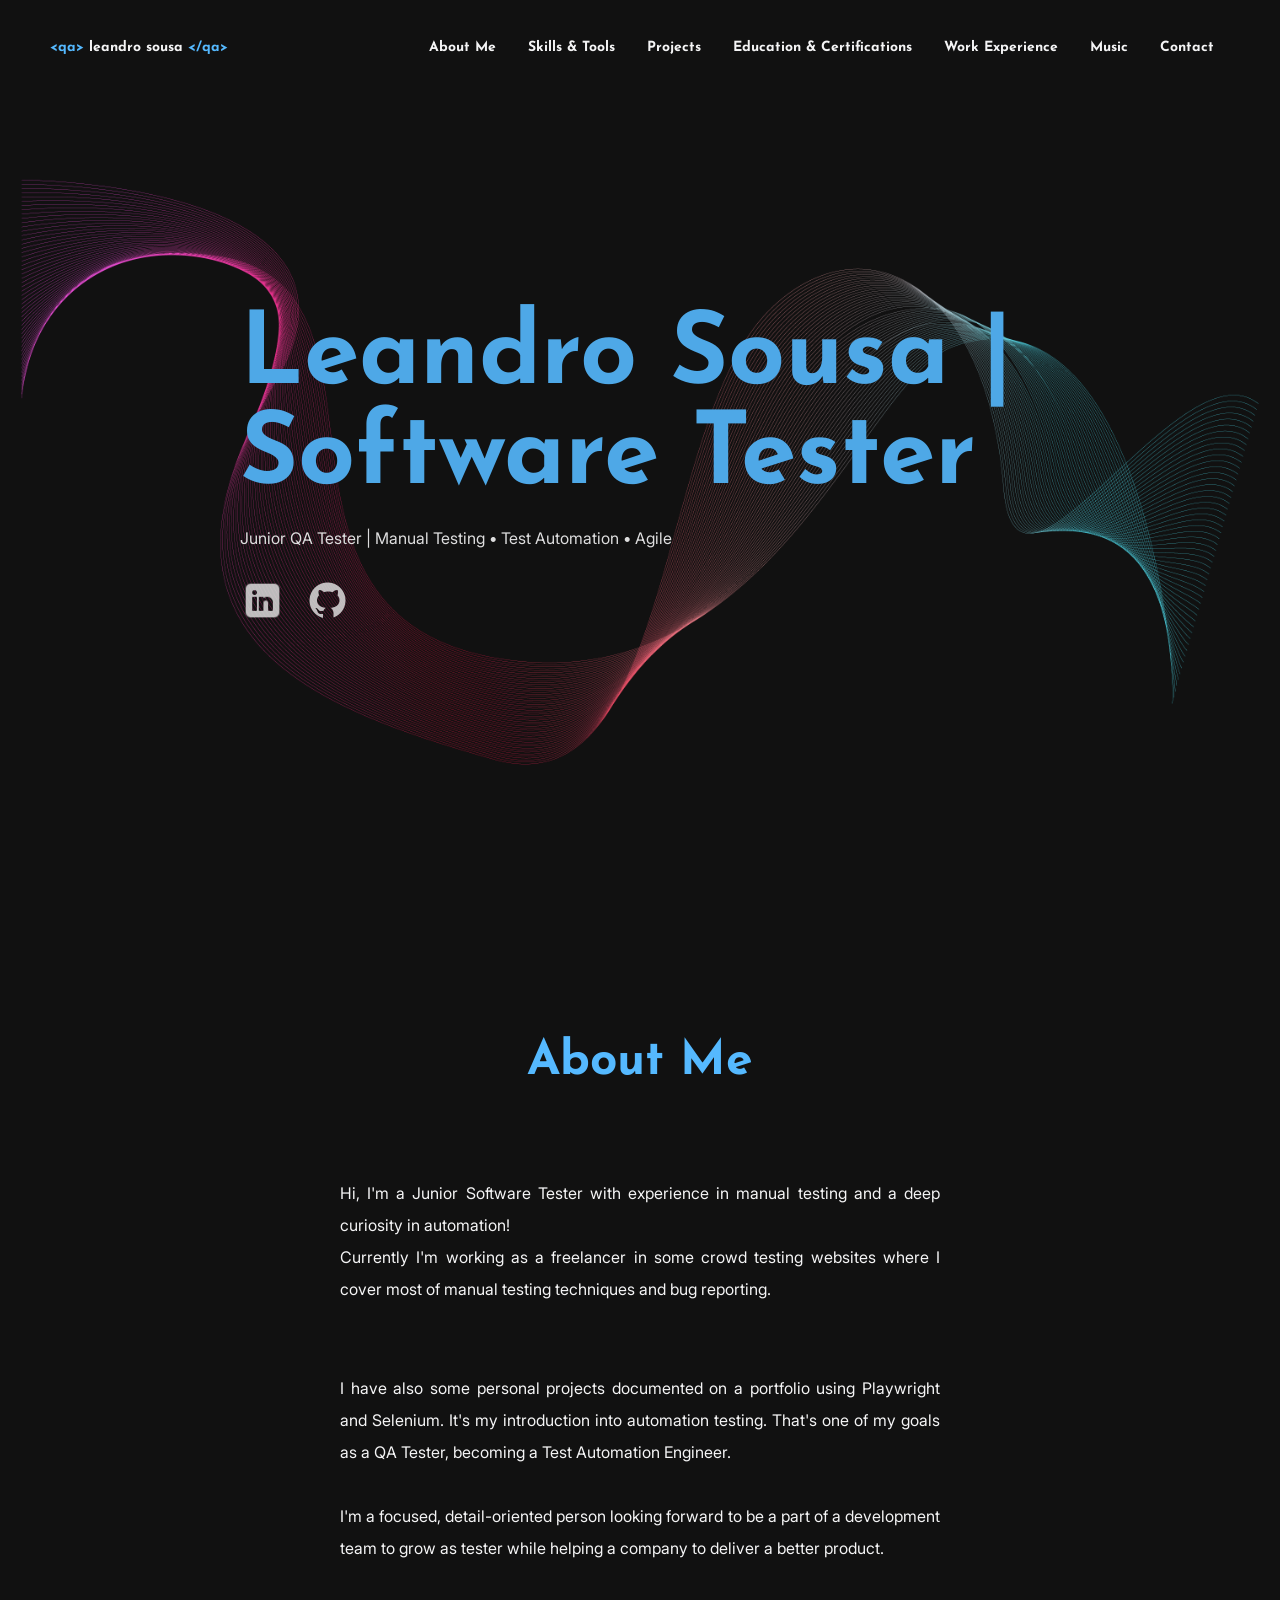
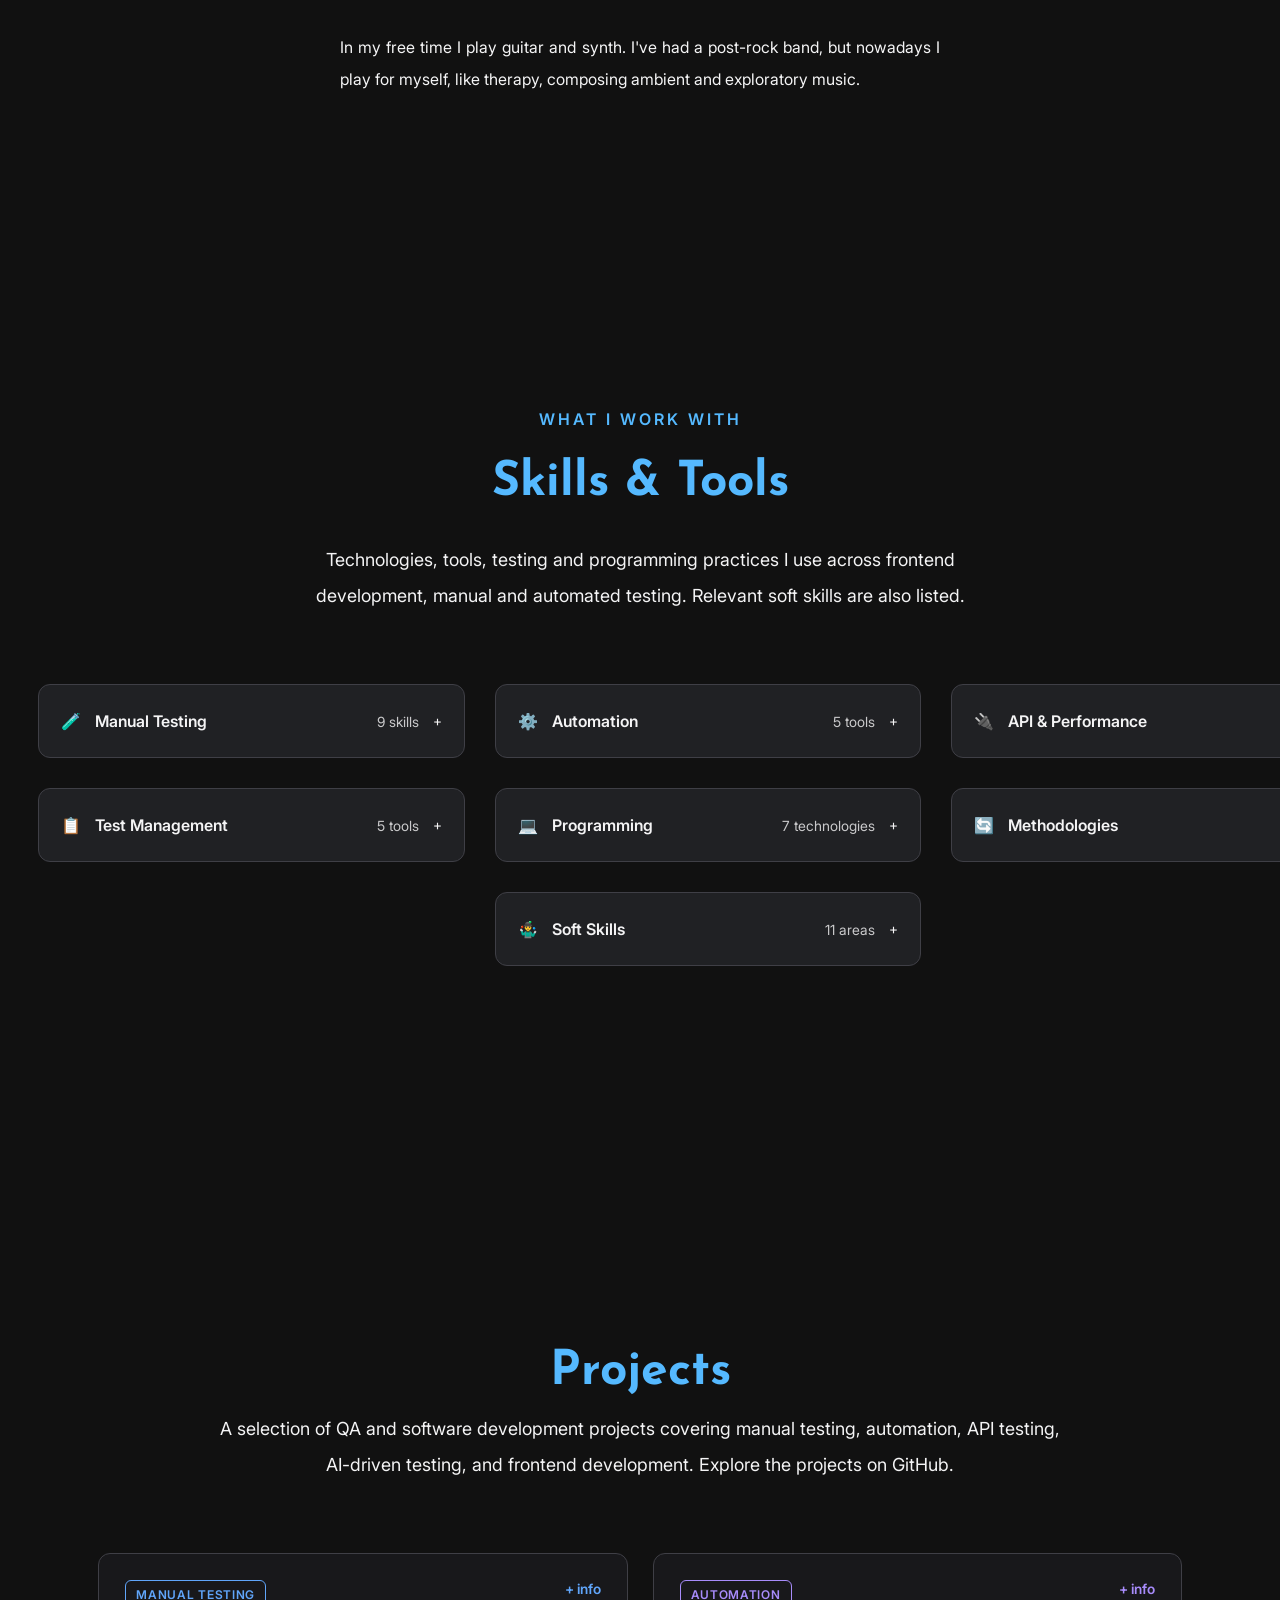
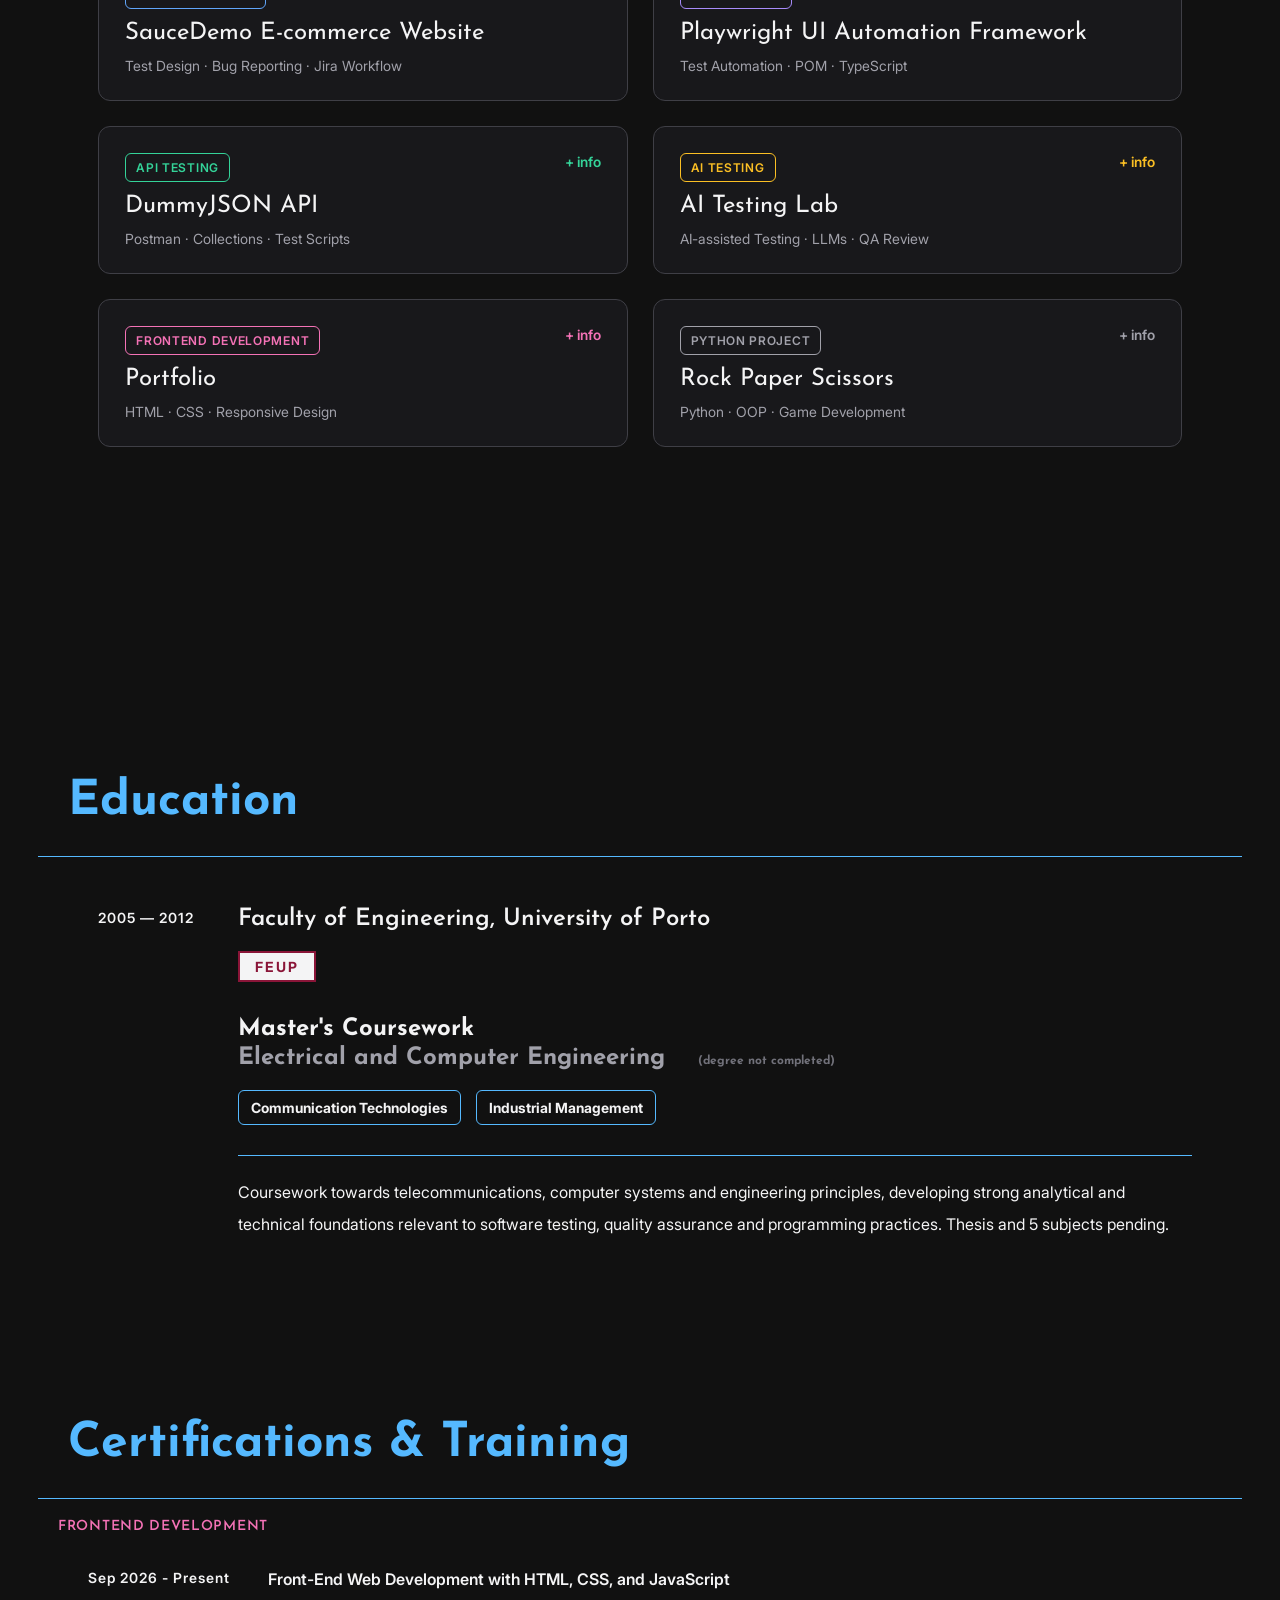
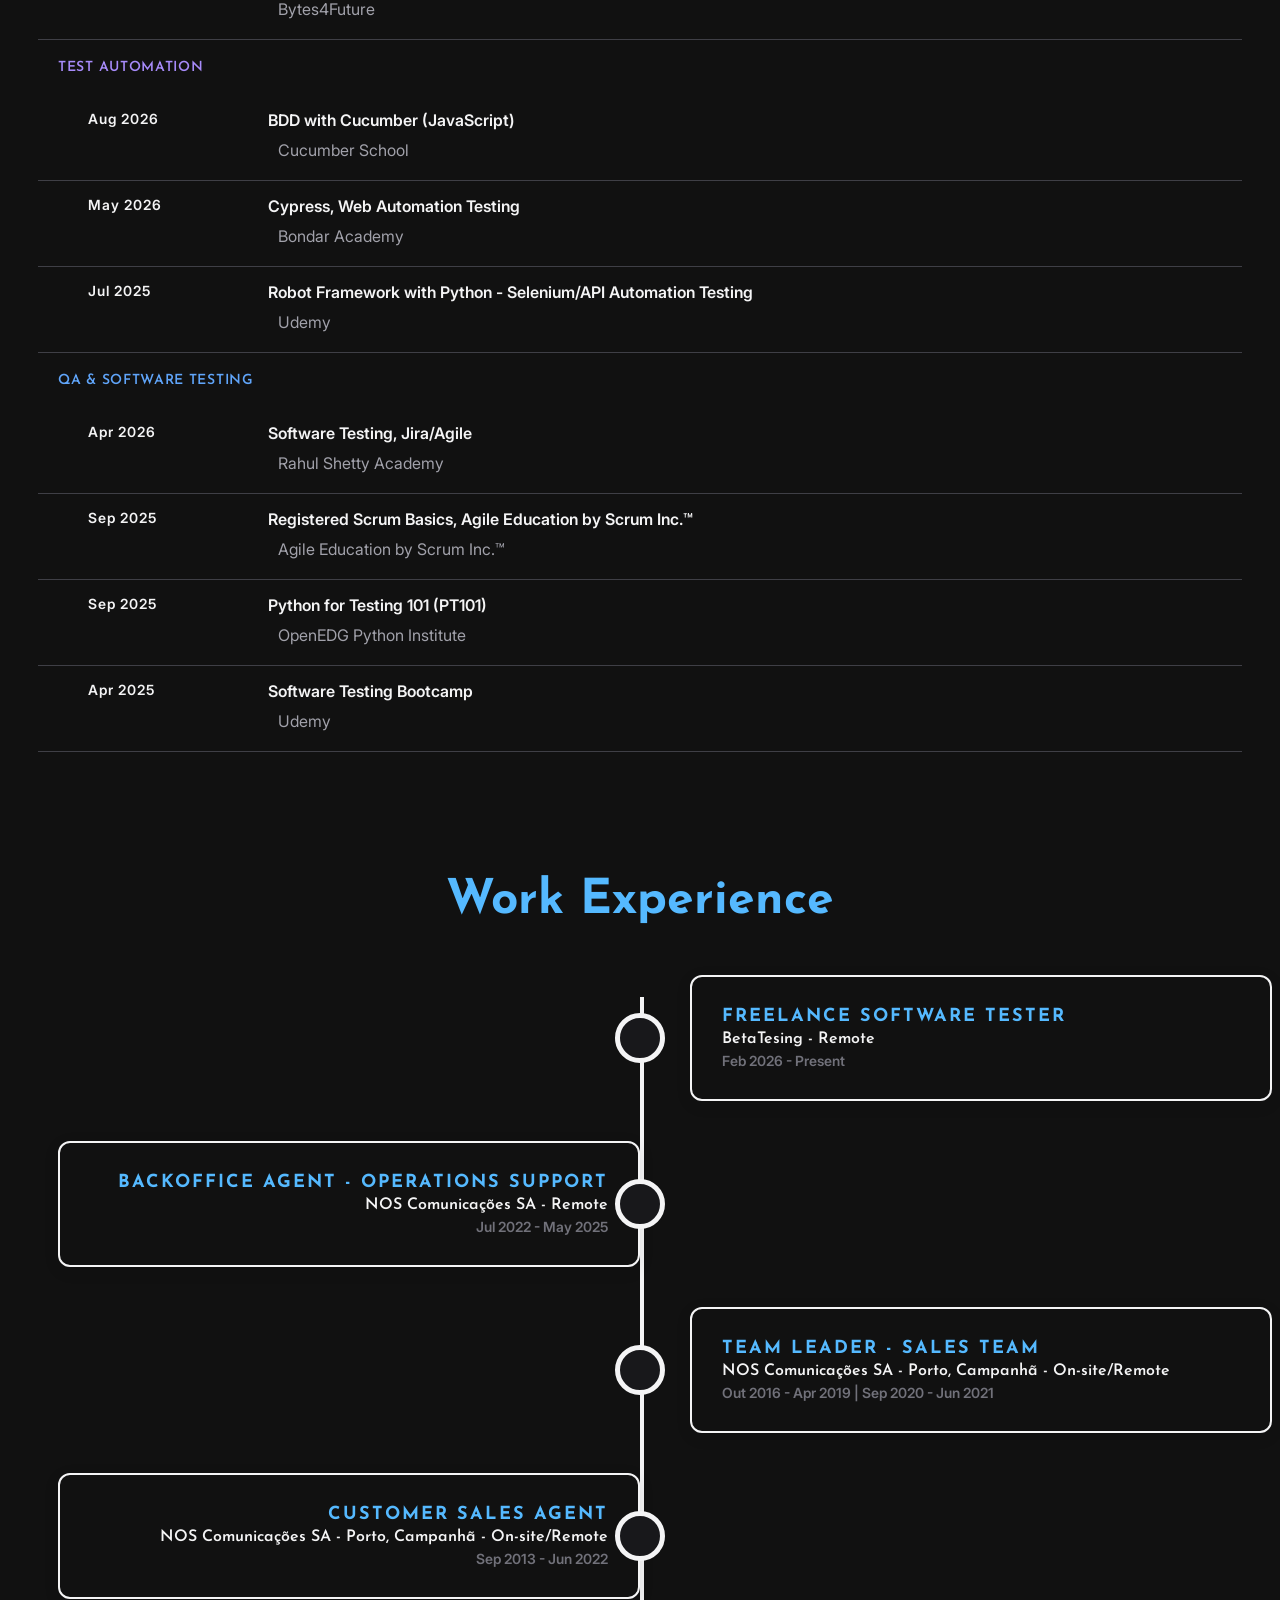
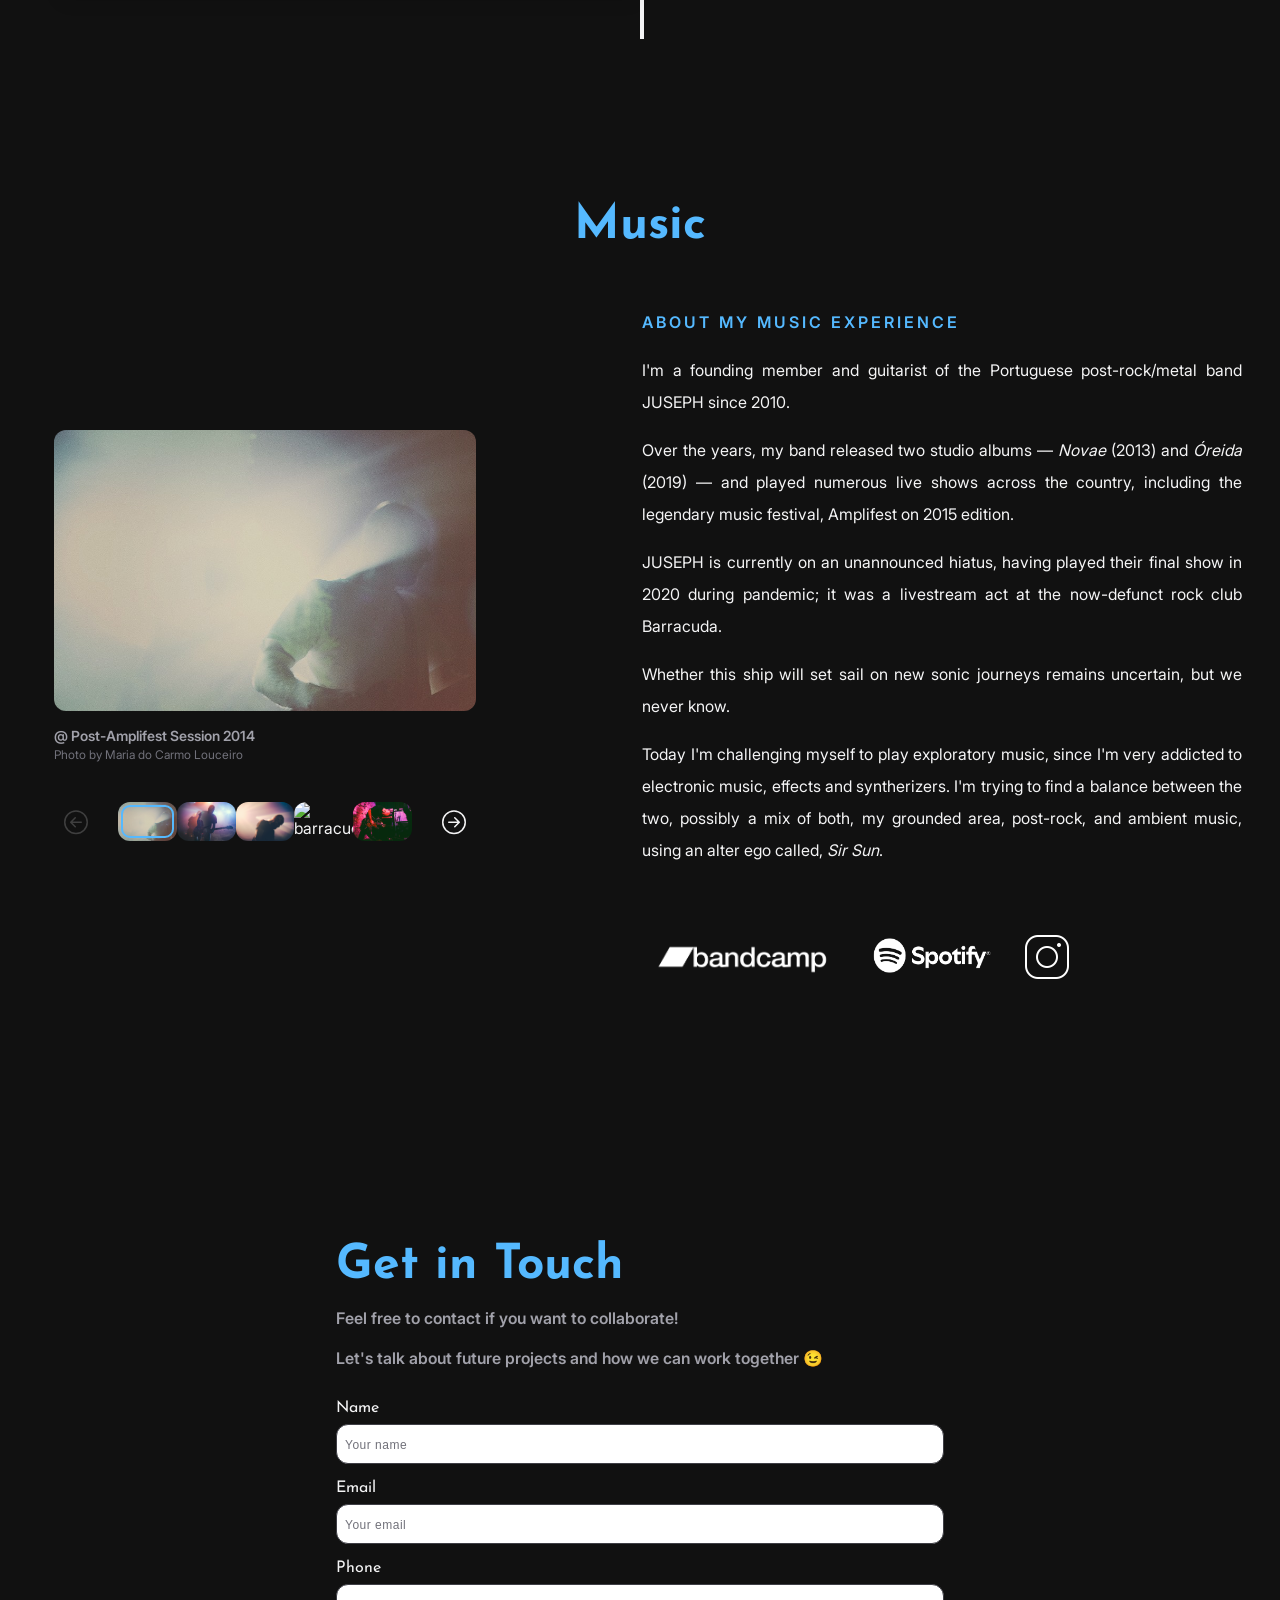
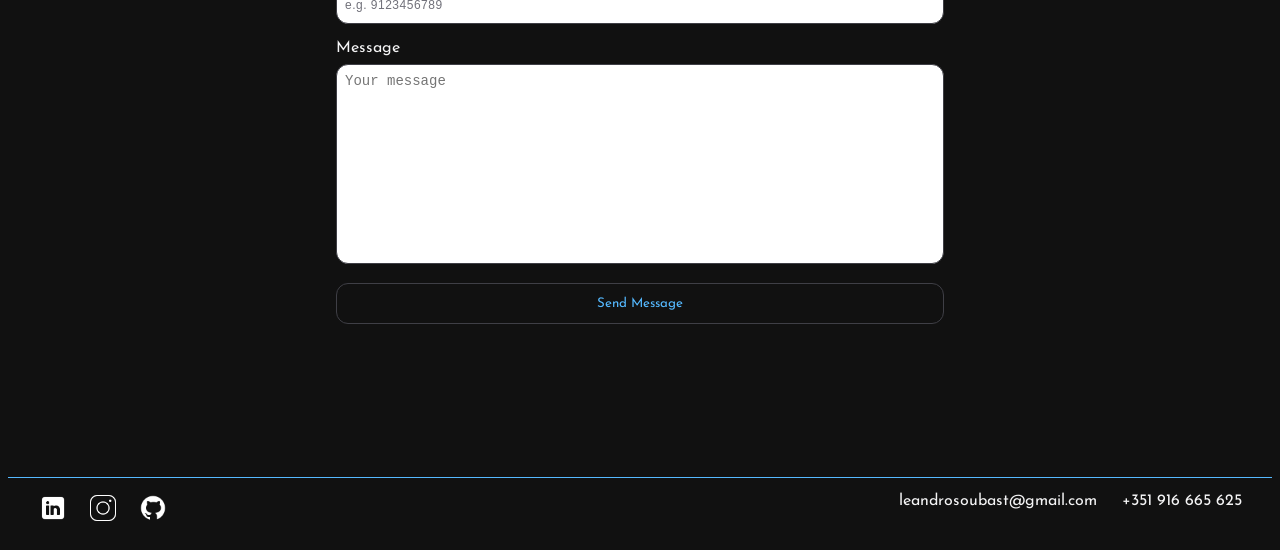
==== commit 7e0b2b7a: "feat: add carousel and back-to-top interactions with js + css adjustments" ====
--- a/projecto-final/index.html
+++ b/projecto-final/index.html
@@ -422,7 +422,7 @@
                                 HTML · CSS · JavaScript · GitHub · VS Code
                             </p>
 
-                            <a class="project-link" href="https://github.com/leansose" target="_blank"
+                            <a class="project-link" href="https://github.com/leansose/bytes4future-front-end" target="_blank"
                                 rel="noopener noreferrer">
                                 <img src="icons/github-icon.png" alt="">
                                 <span>View project on GitHub</span>
@@ -454,7 +454,7 @@
                                 Python · JSON · GitHub · PyCharm
                             </p>
 
-                            <a class="project-link" href="https://github.com/leansose" target="_blank"
+                            <a class="project-link" href="https://github.com/leansose/RockPaperScissors" target="_blank"
                                 rel="noopener noreferrer">
                                 <img src="icons/github-icon.png" alt="">
                                 <span>View project on GitHub</span>
@@ -821,7 +821,7 @@
 
         <!-- BACK TO TOP -->
 
-        <a class="to-top" href="#top" aria-label="back to top""><img src=" icons/totop.webp"></a>
+        <a id="back-to-top" class="hidden" href="#top" aria-label="back to top""><img src=" icons/totop.webp"></a>
 
         <script src="script.js"></script>
 </body>
--- a/projecto-final/style.css
+++ b/projecto-final/style.css
@@ -61,10 +61,10 @@
 /* =========================
    TO TOP BUTTON
 ========================= */
-.to-top {
+#back-to-top {
     position: fixed;
-    bottom: 80px;
-    right: 150px;
+    bottom: 150px;
+    right: 115px;
     width: 50px;
     height: 50px;
     background-color: var(--text-light);
@@ -73,16 +73,20 @@
     align-items: center;
     justify-content: center;
     z-index: 1000;
-    opacity: 0.8;
-}
-
-.to-top img {
+    opacity: 0.3;
+}
+
+#back-to-top.hidden {
+    display: none;
+}
+
+#back-to-top img{
     width: 45px;
     height: 45px;
     display: block;
 }
 
-.to-top:hover {
+#back-to-top:hover {
     opacity: 1;
     cursor: pointer;
     transform: translateY(-4px);
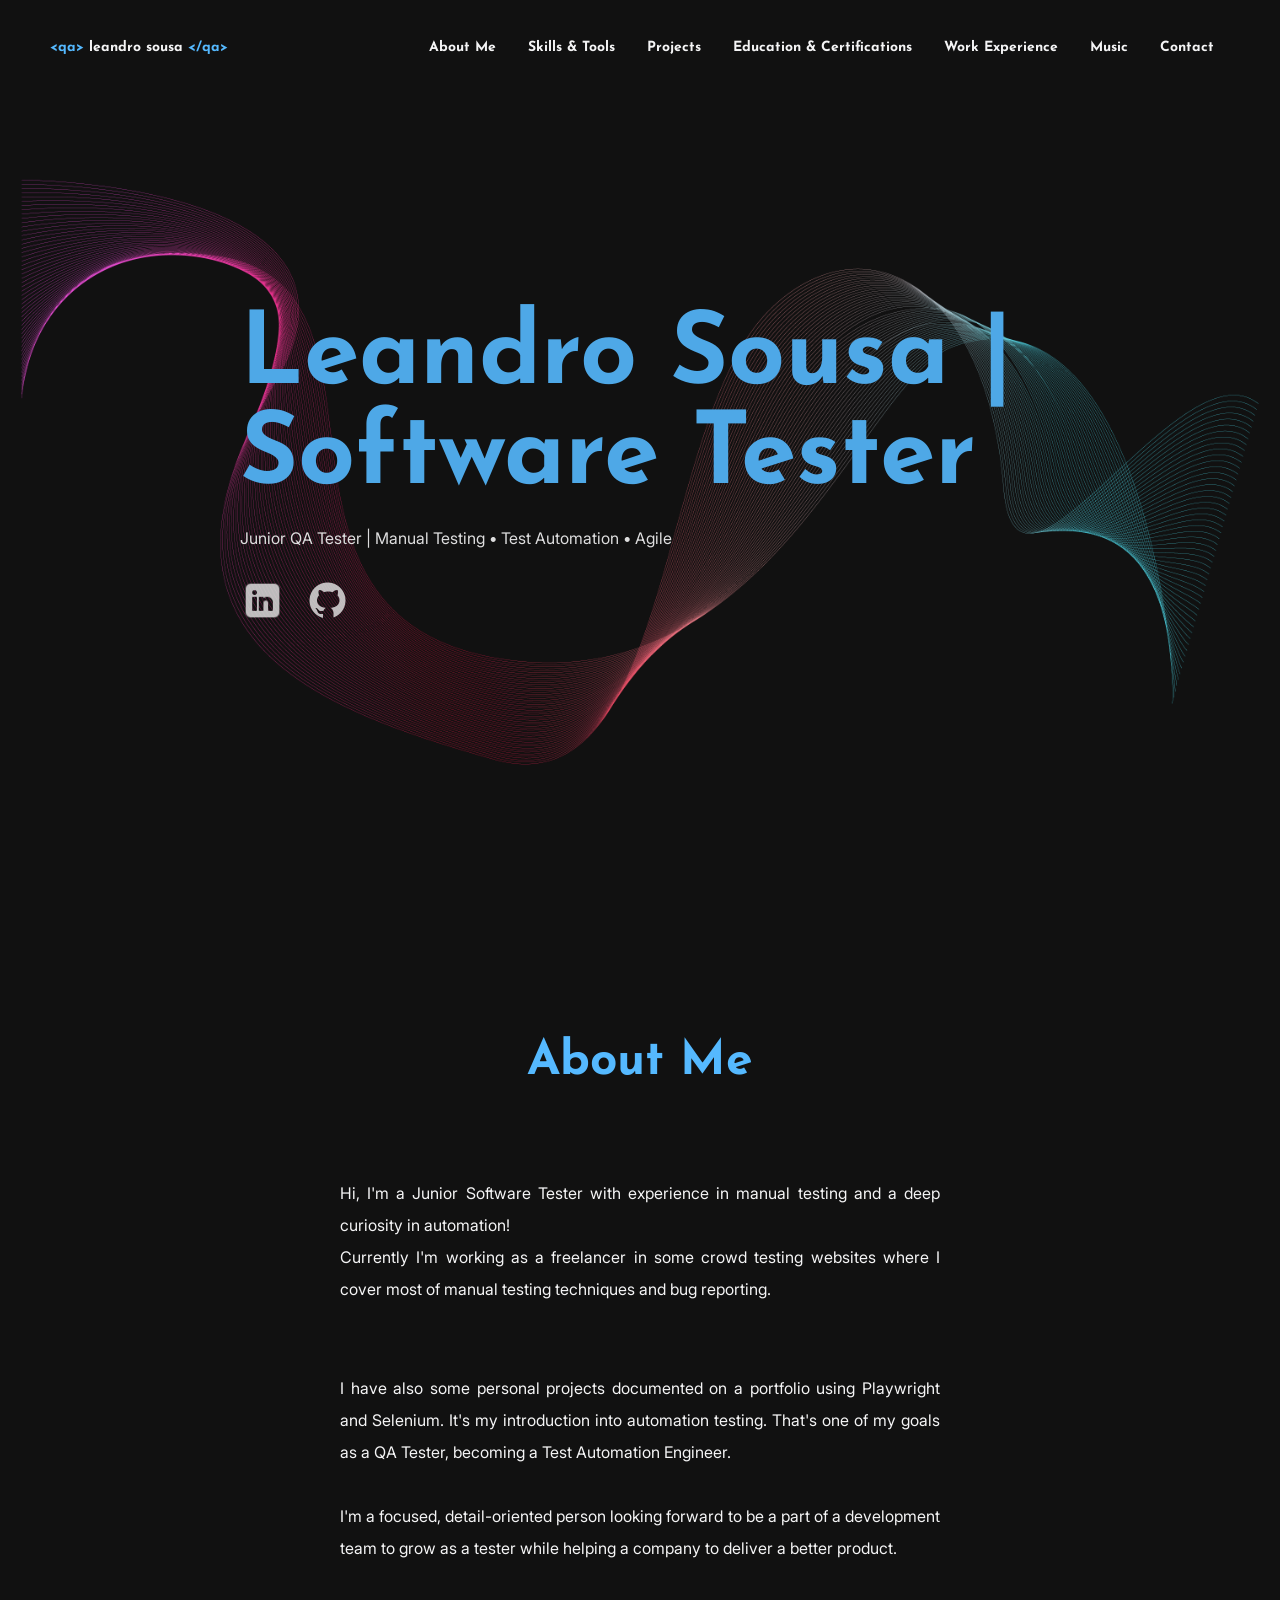
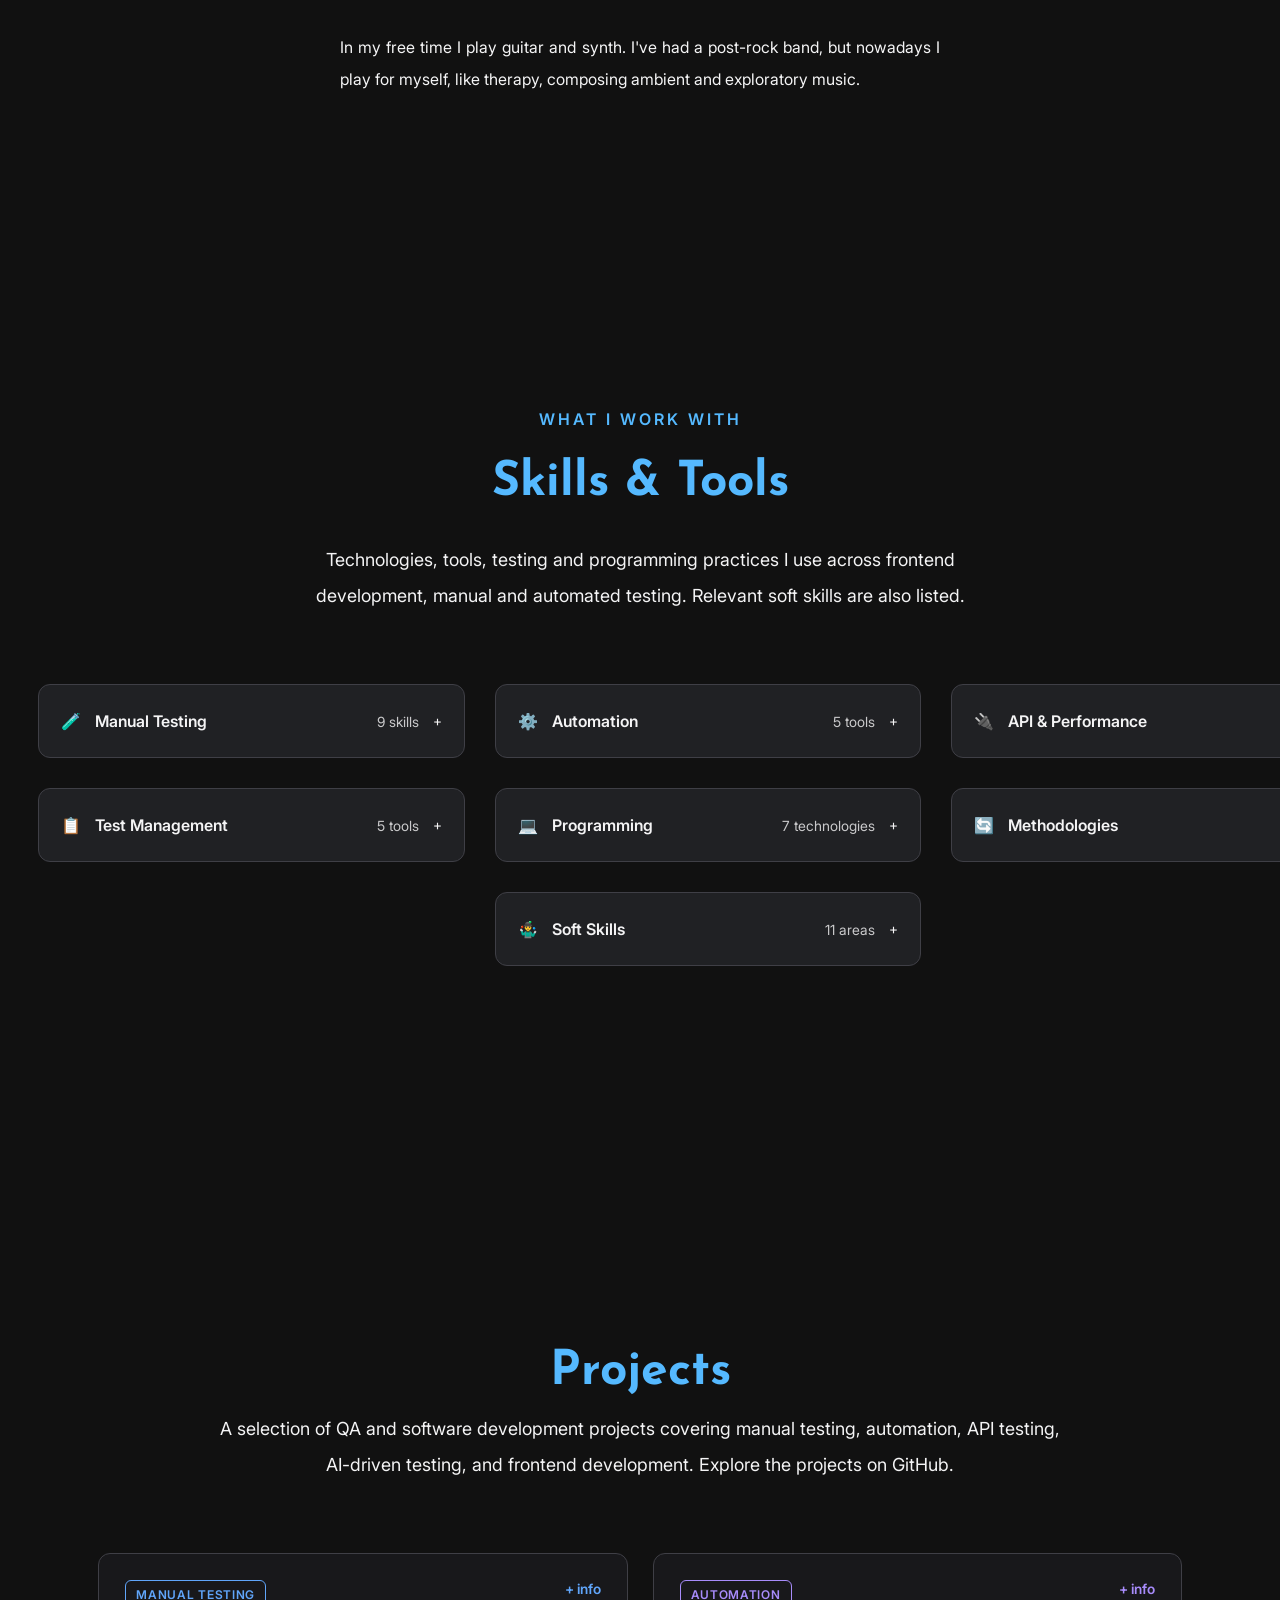
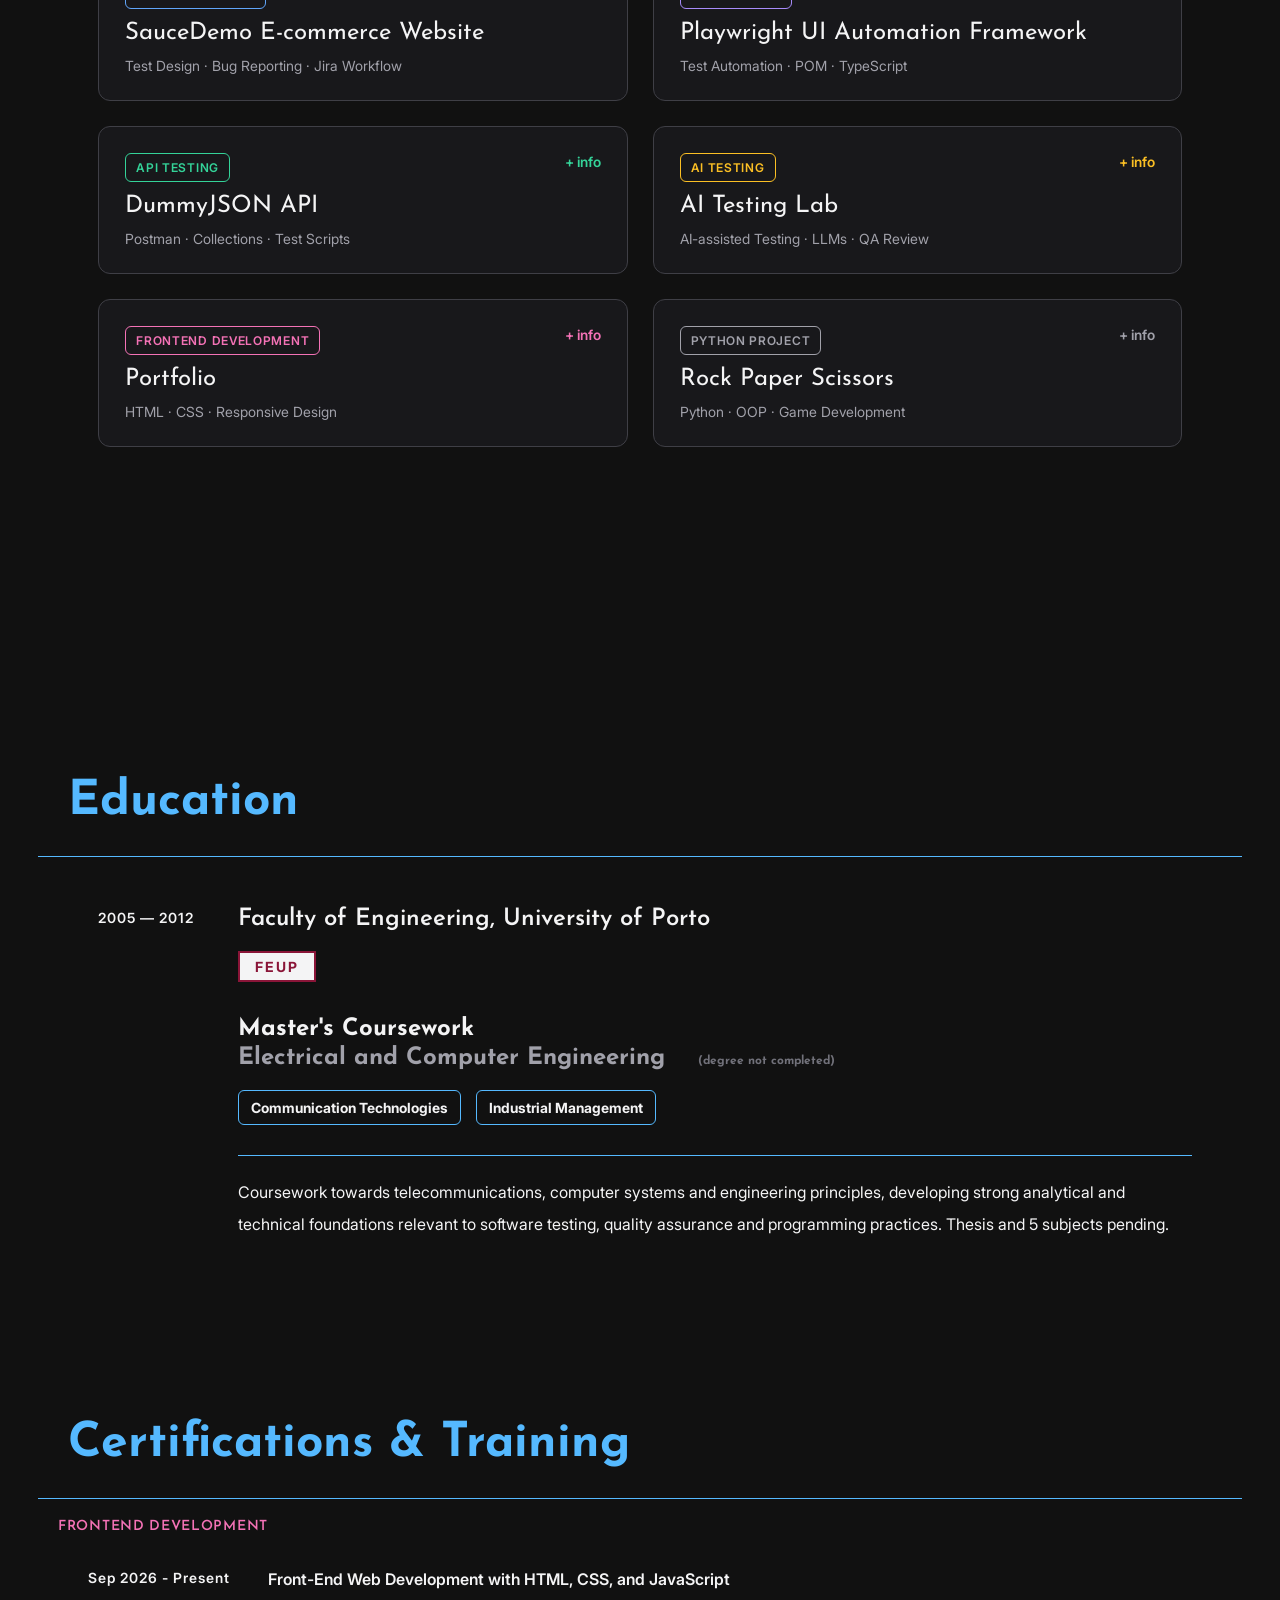
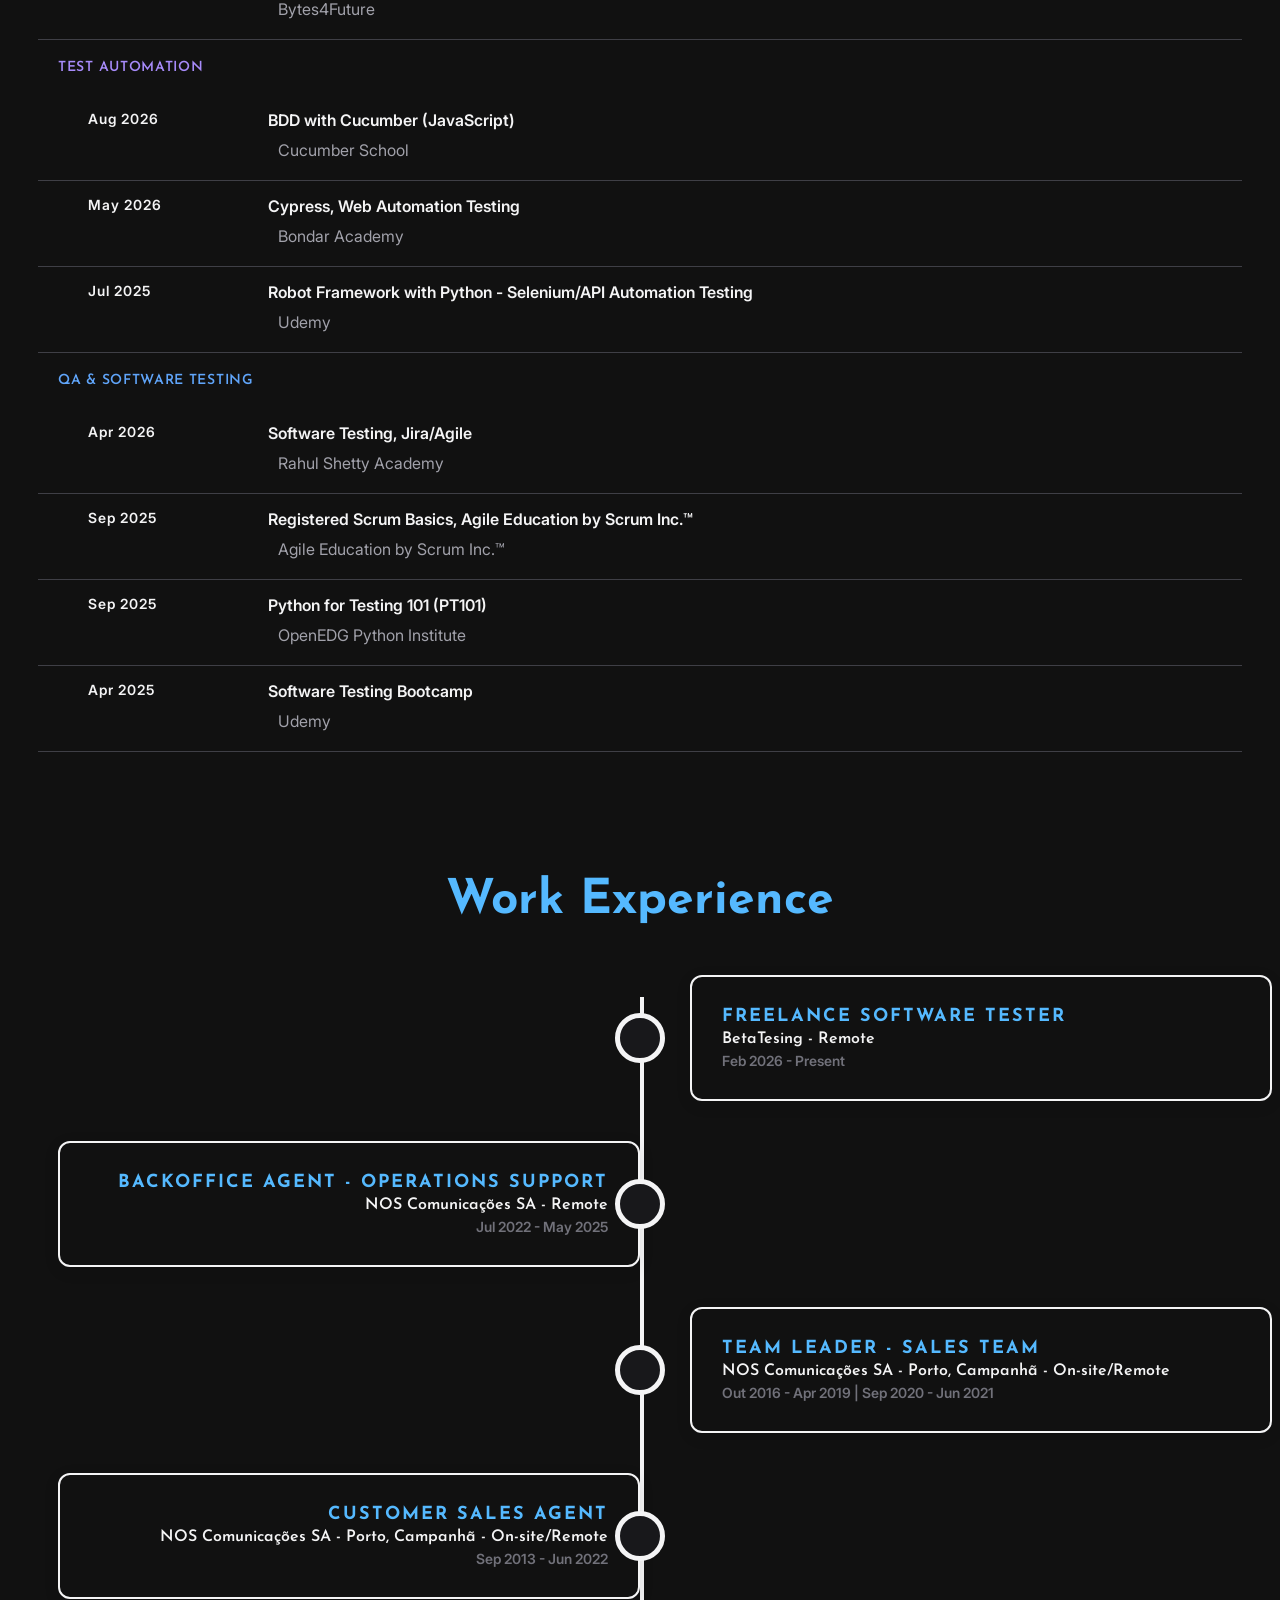
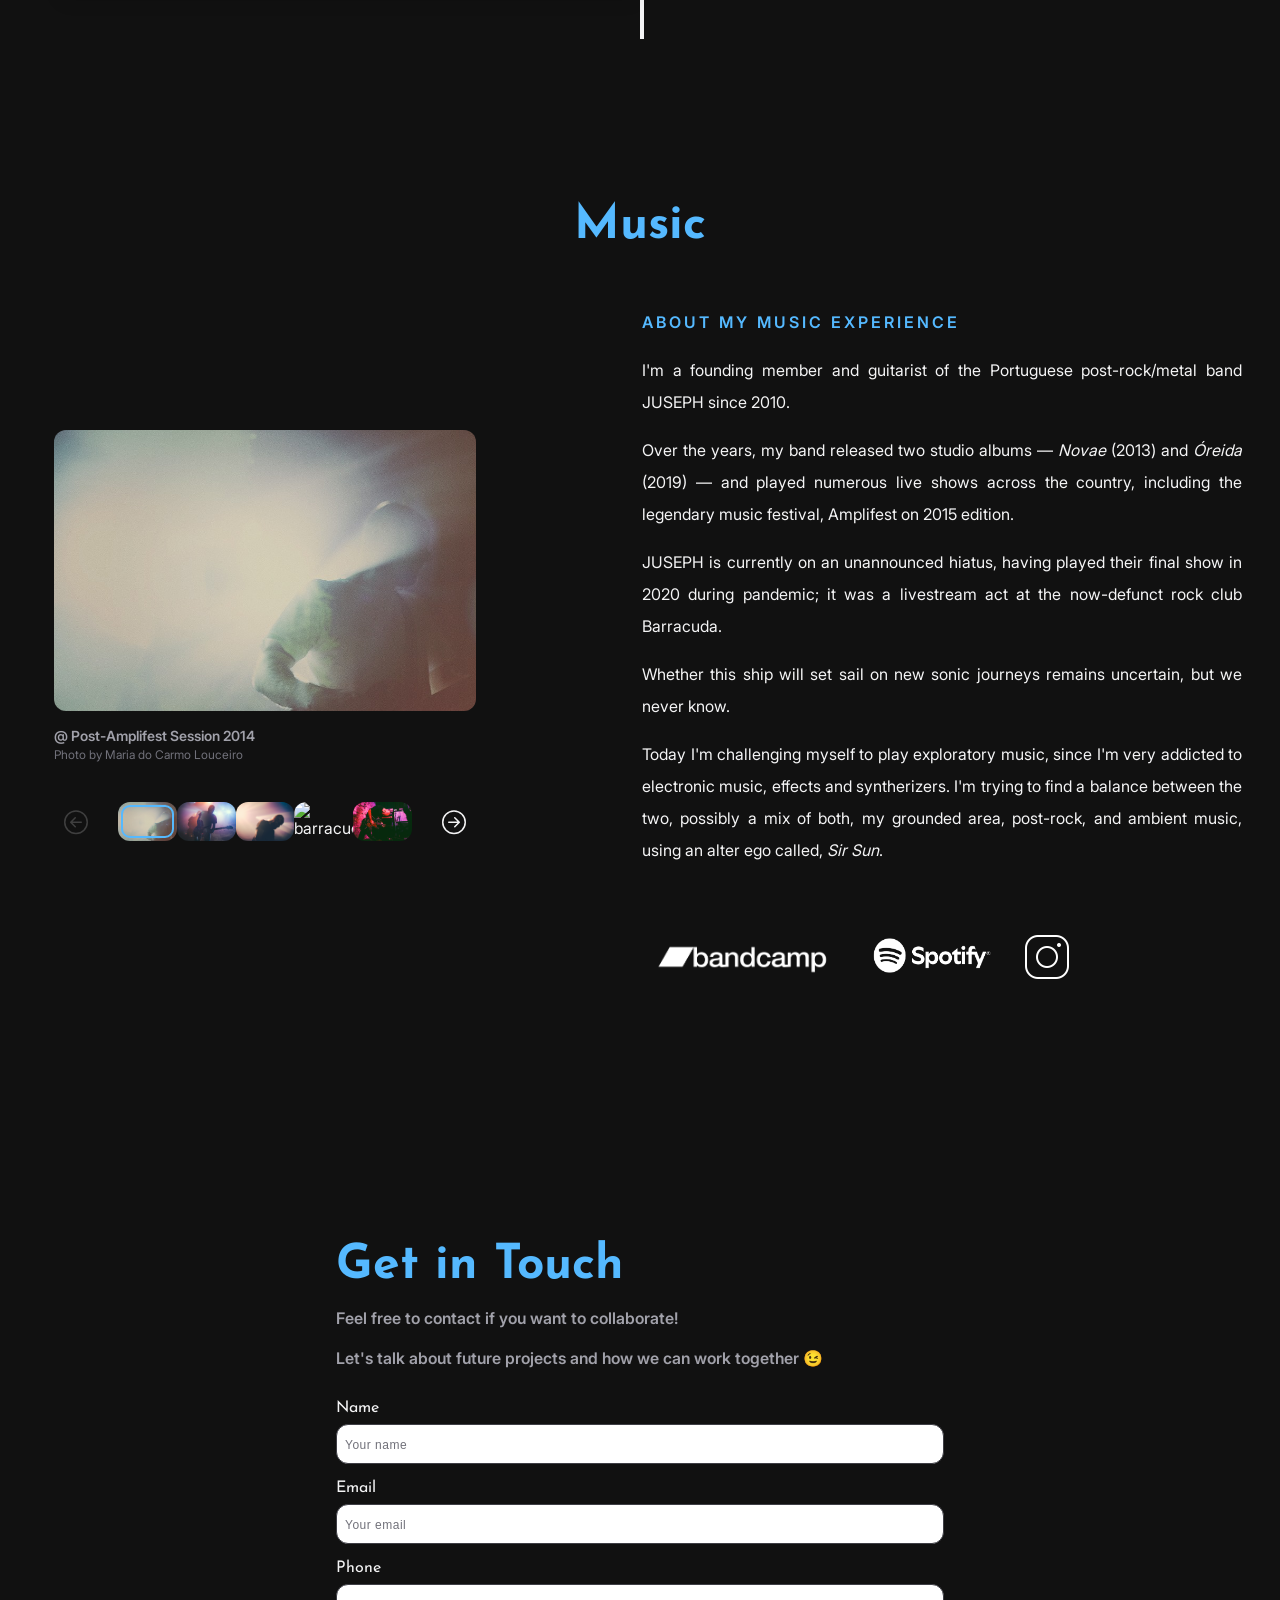
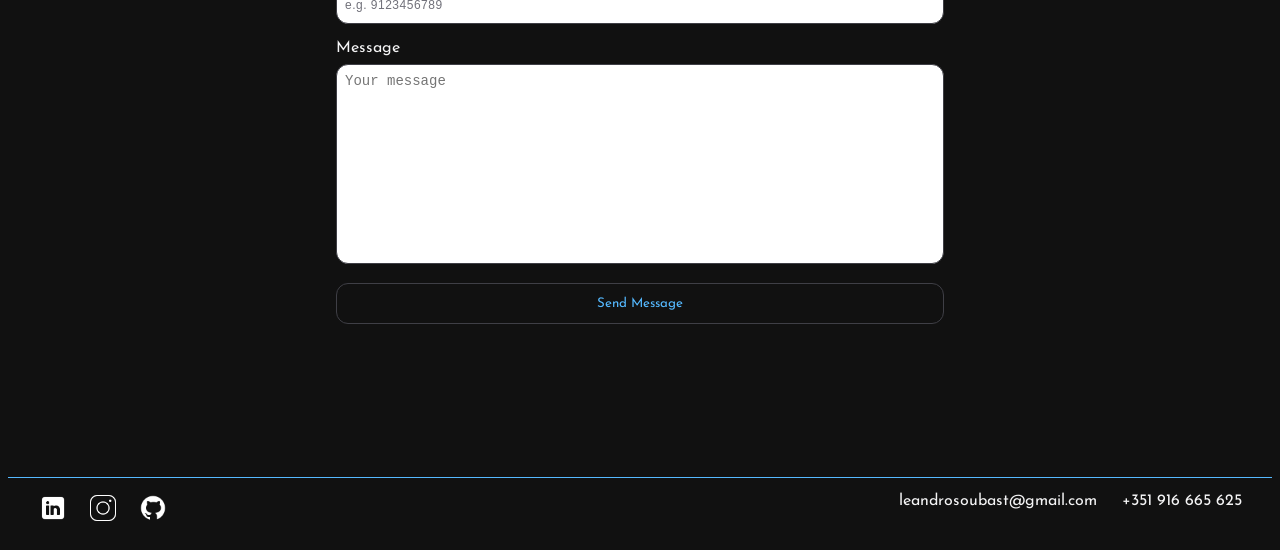
==== commit 53414c7b: "minor changes, preparing publish" ====
--- a/projecto-final/index.html
+++ b/projecto-final/index.html
@@ -68,7 +68,7 @@
                     introduction into automation testing. That's one of my goals as a QA Tester, becoming a Test
                     Automation Engineer.<br><br>
                     I'm a focused, detail-oriented person looking forward to be a part of a development team to grow as
-                    tester while helping a company to deliver a better product.
+                    a tester while helping a company to deliver a better product.
                 </p>
 
                 <p class="about-me-text">
